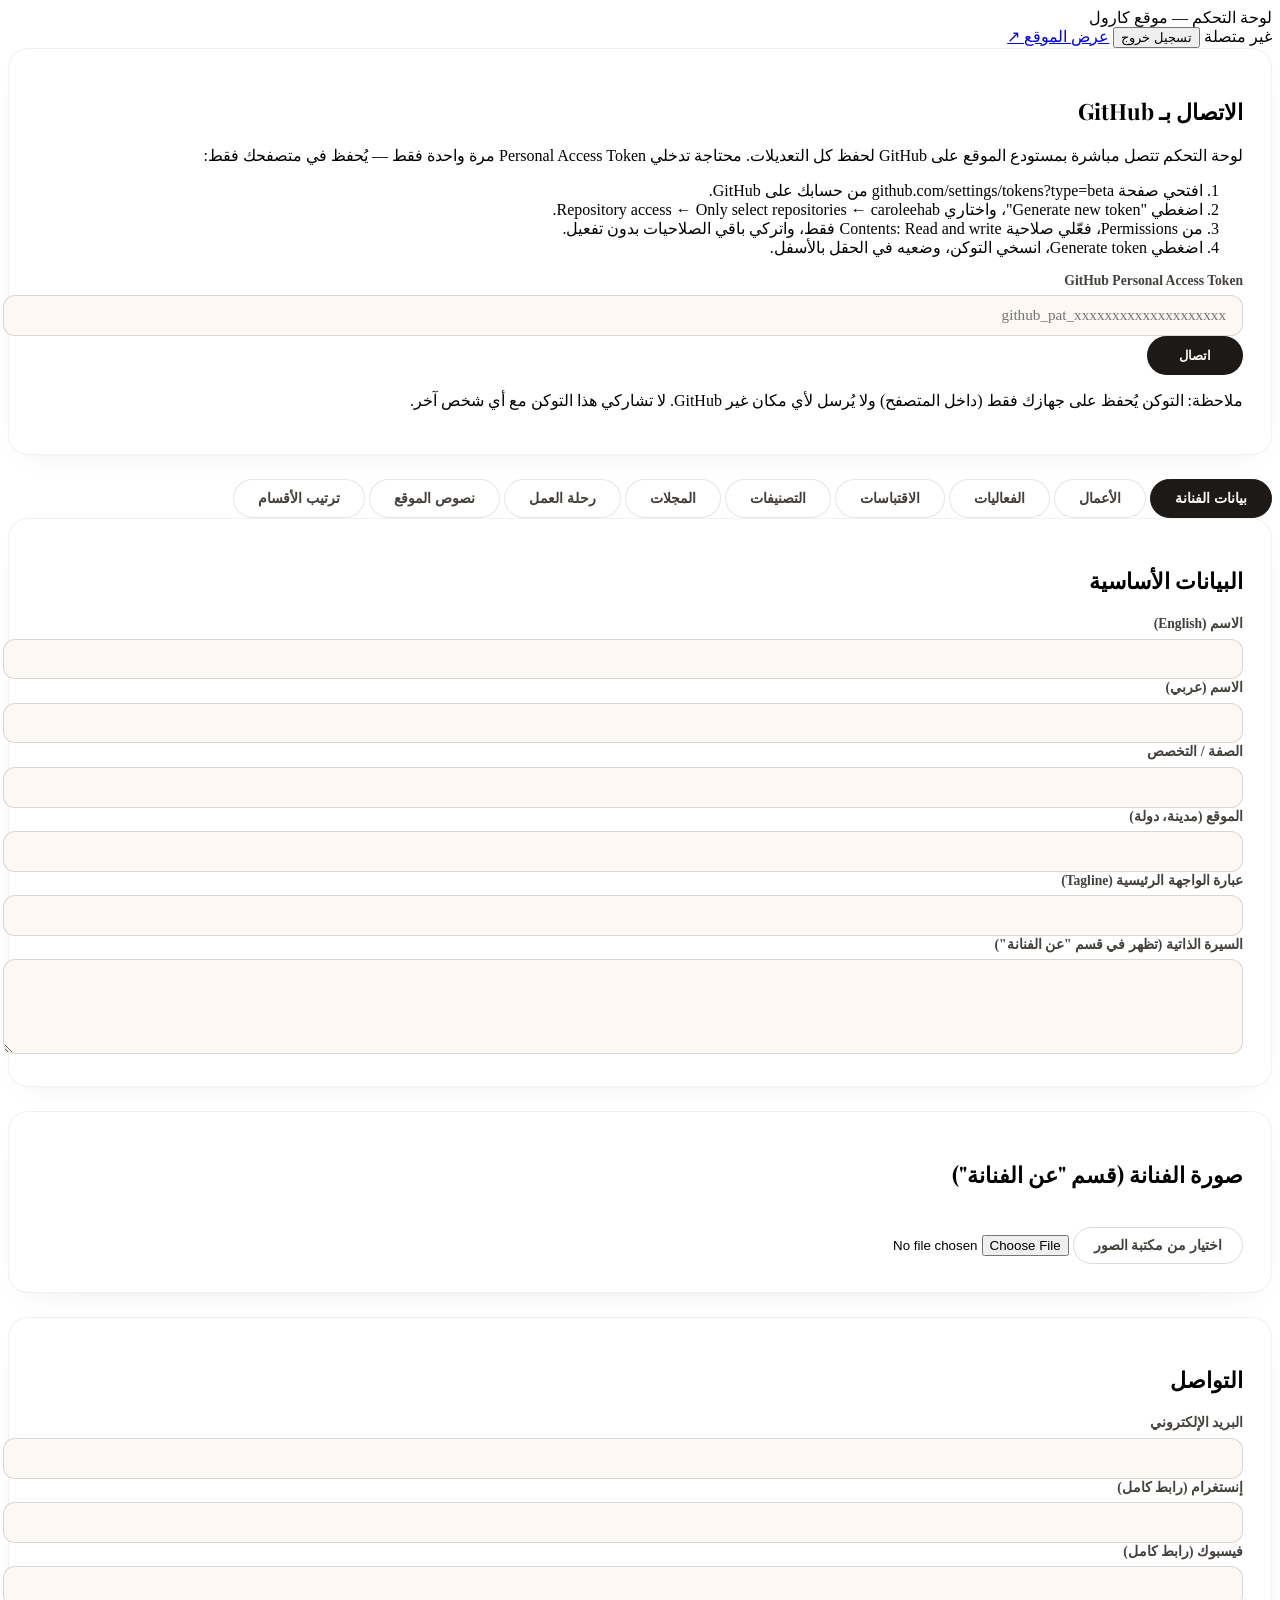
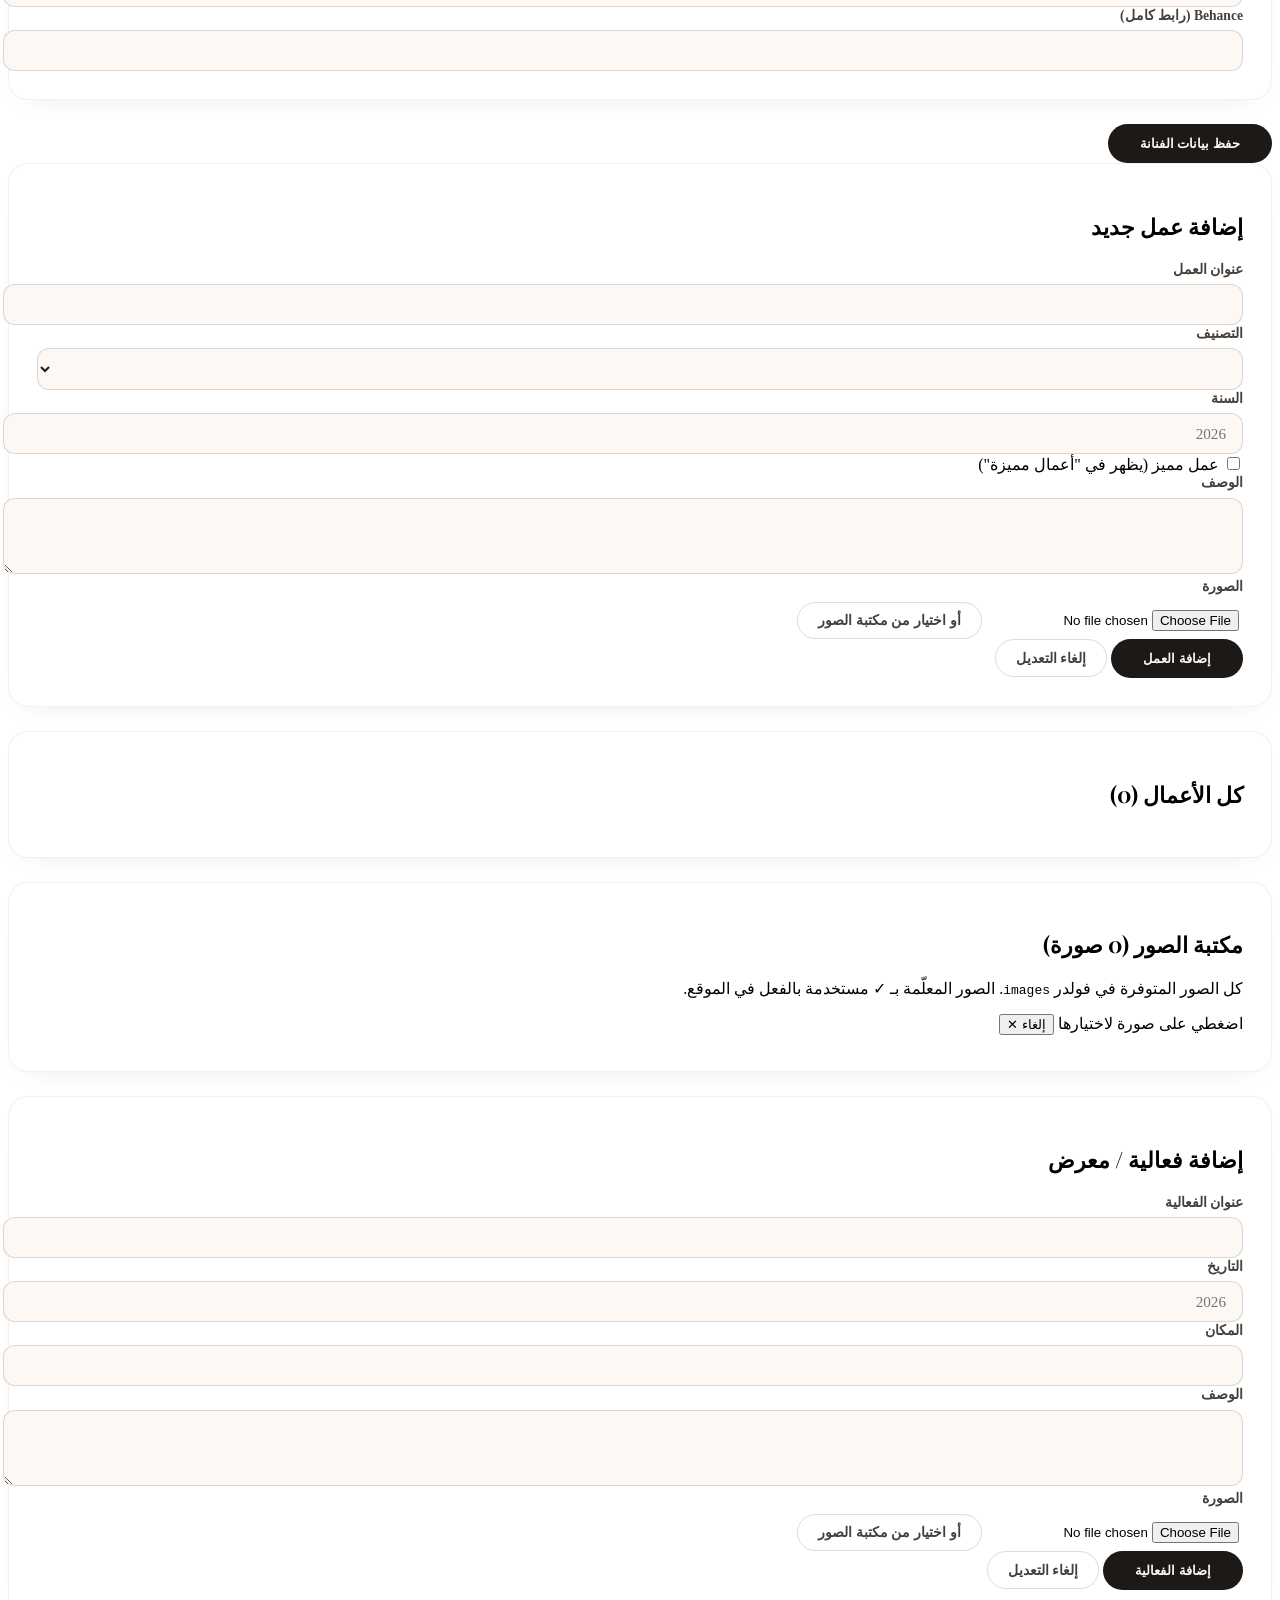
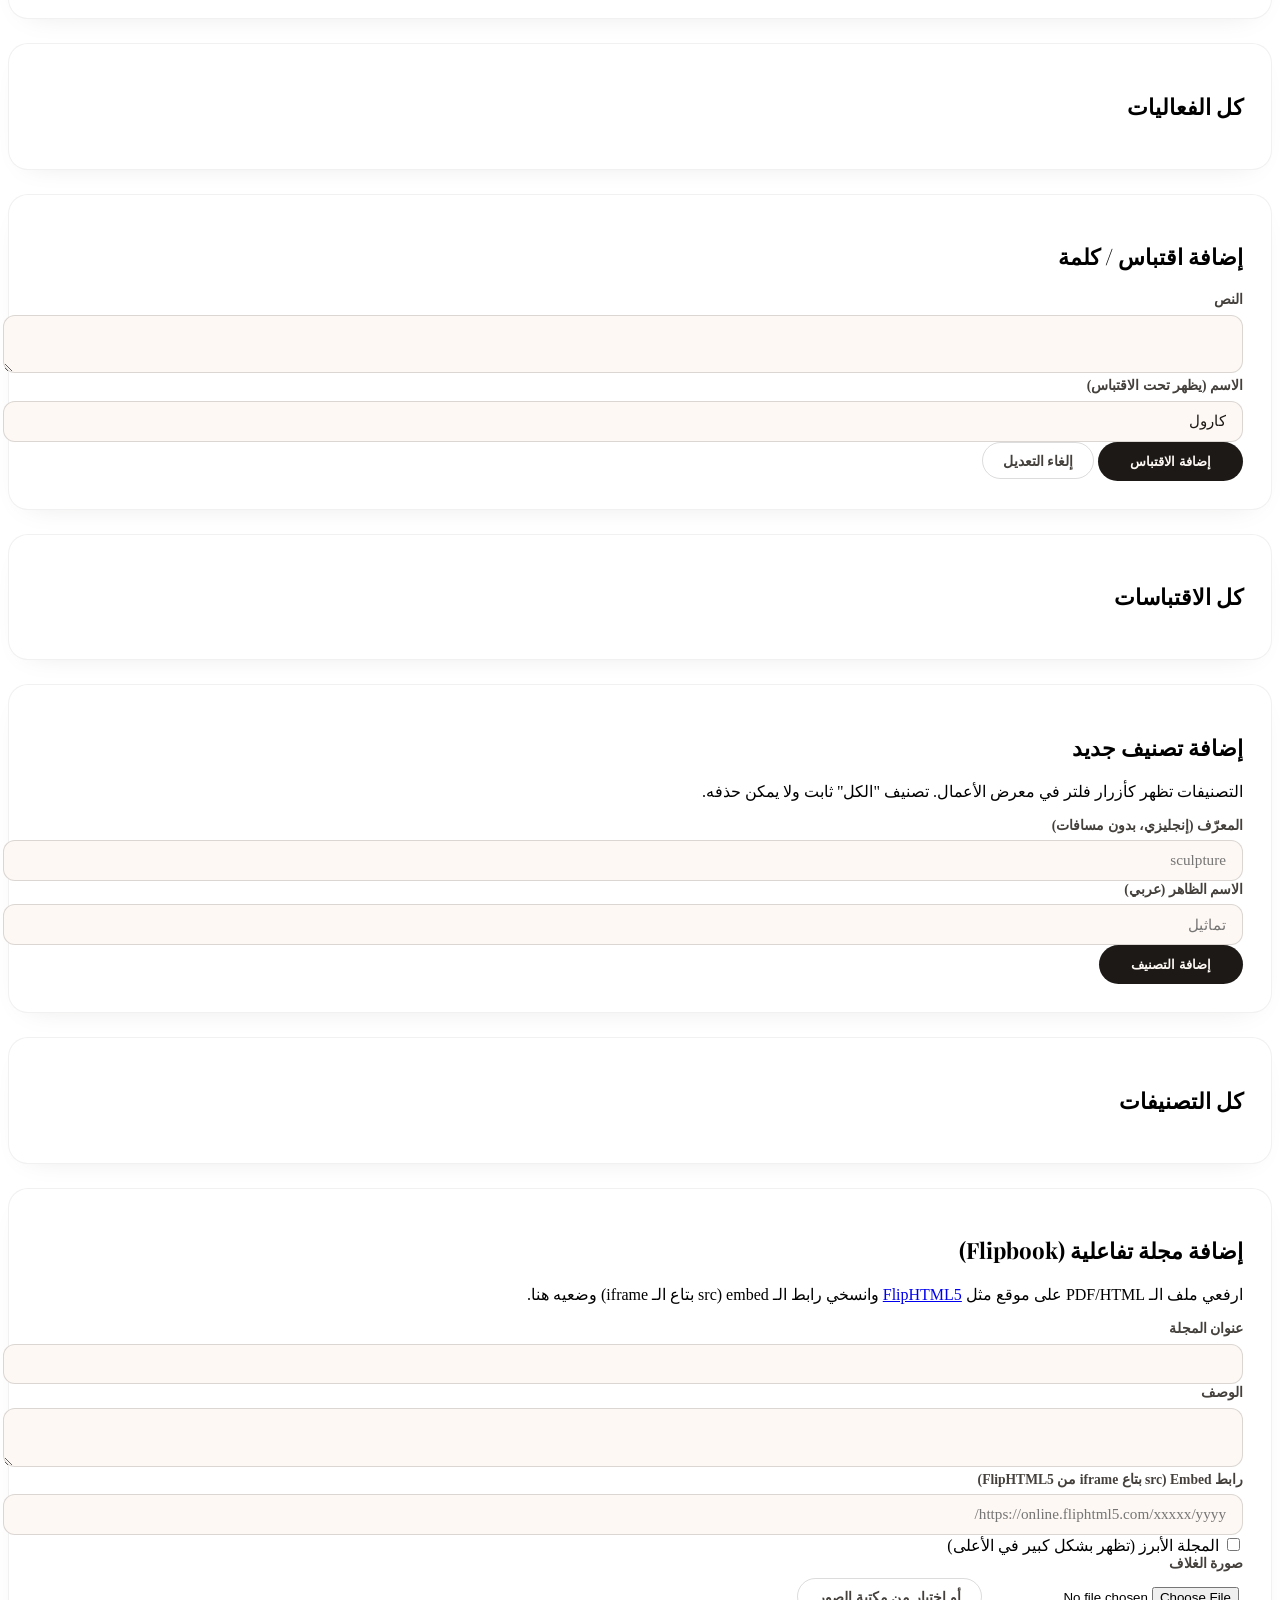
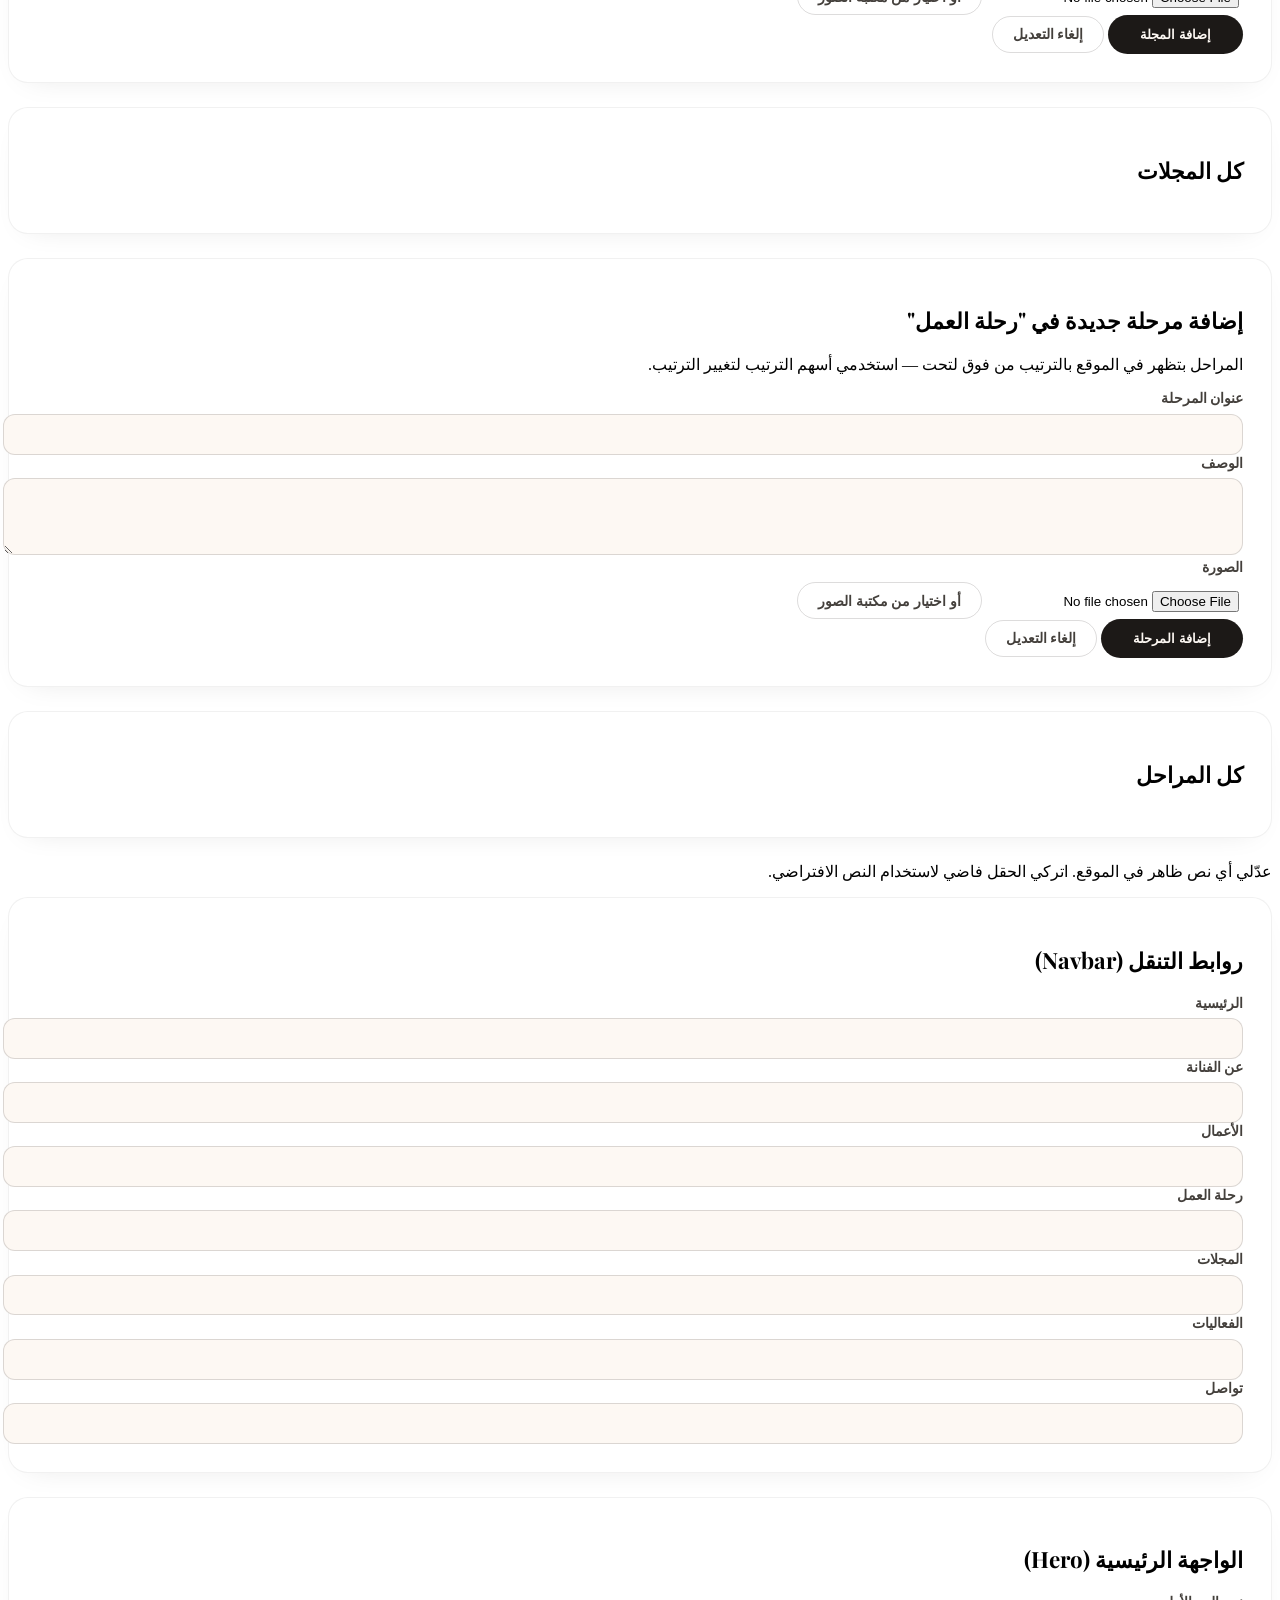
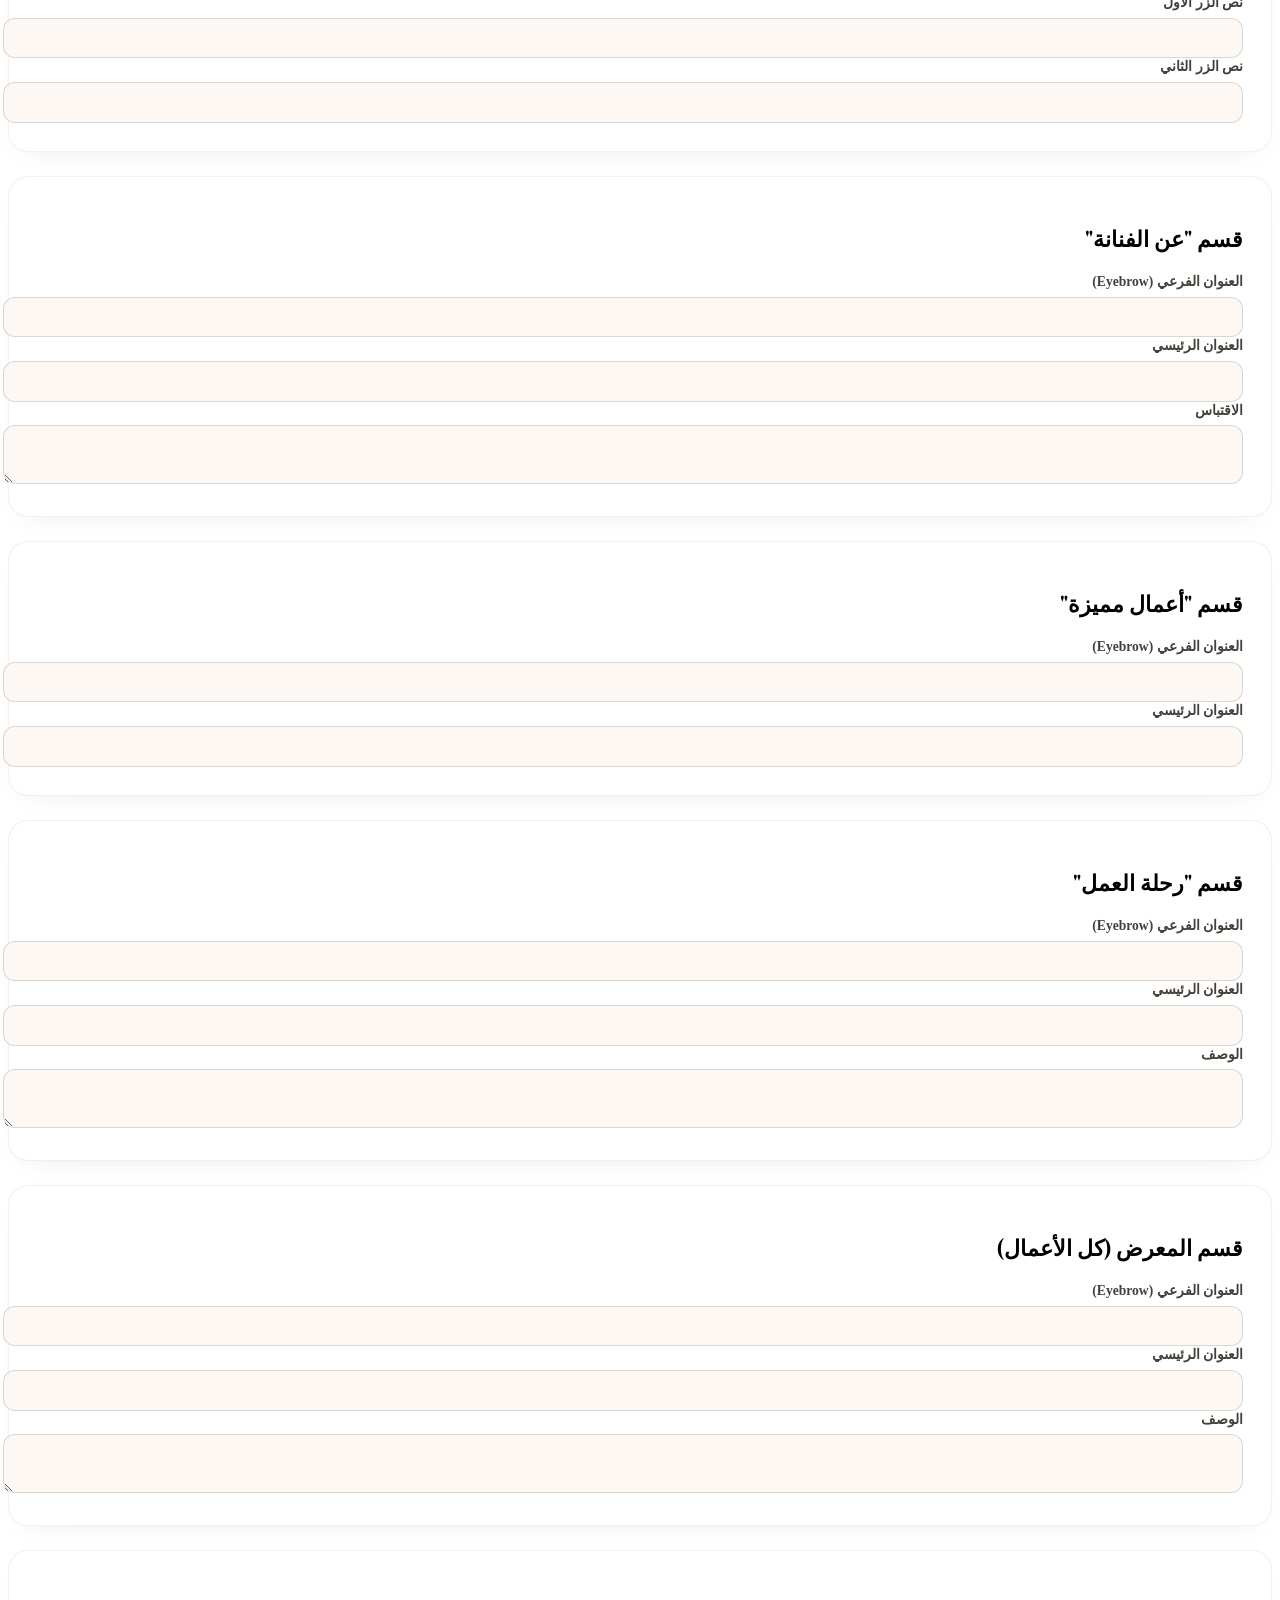
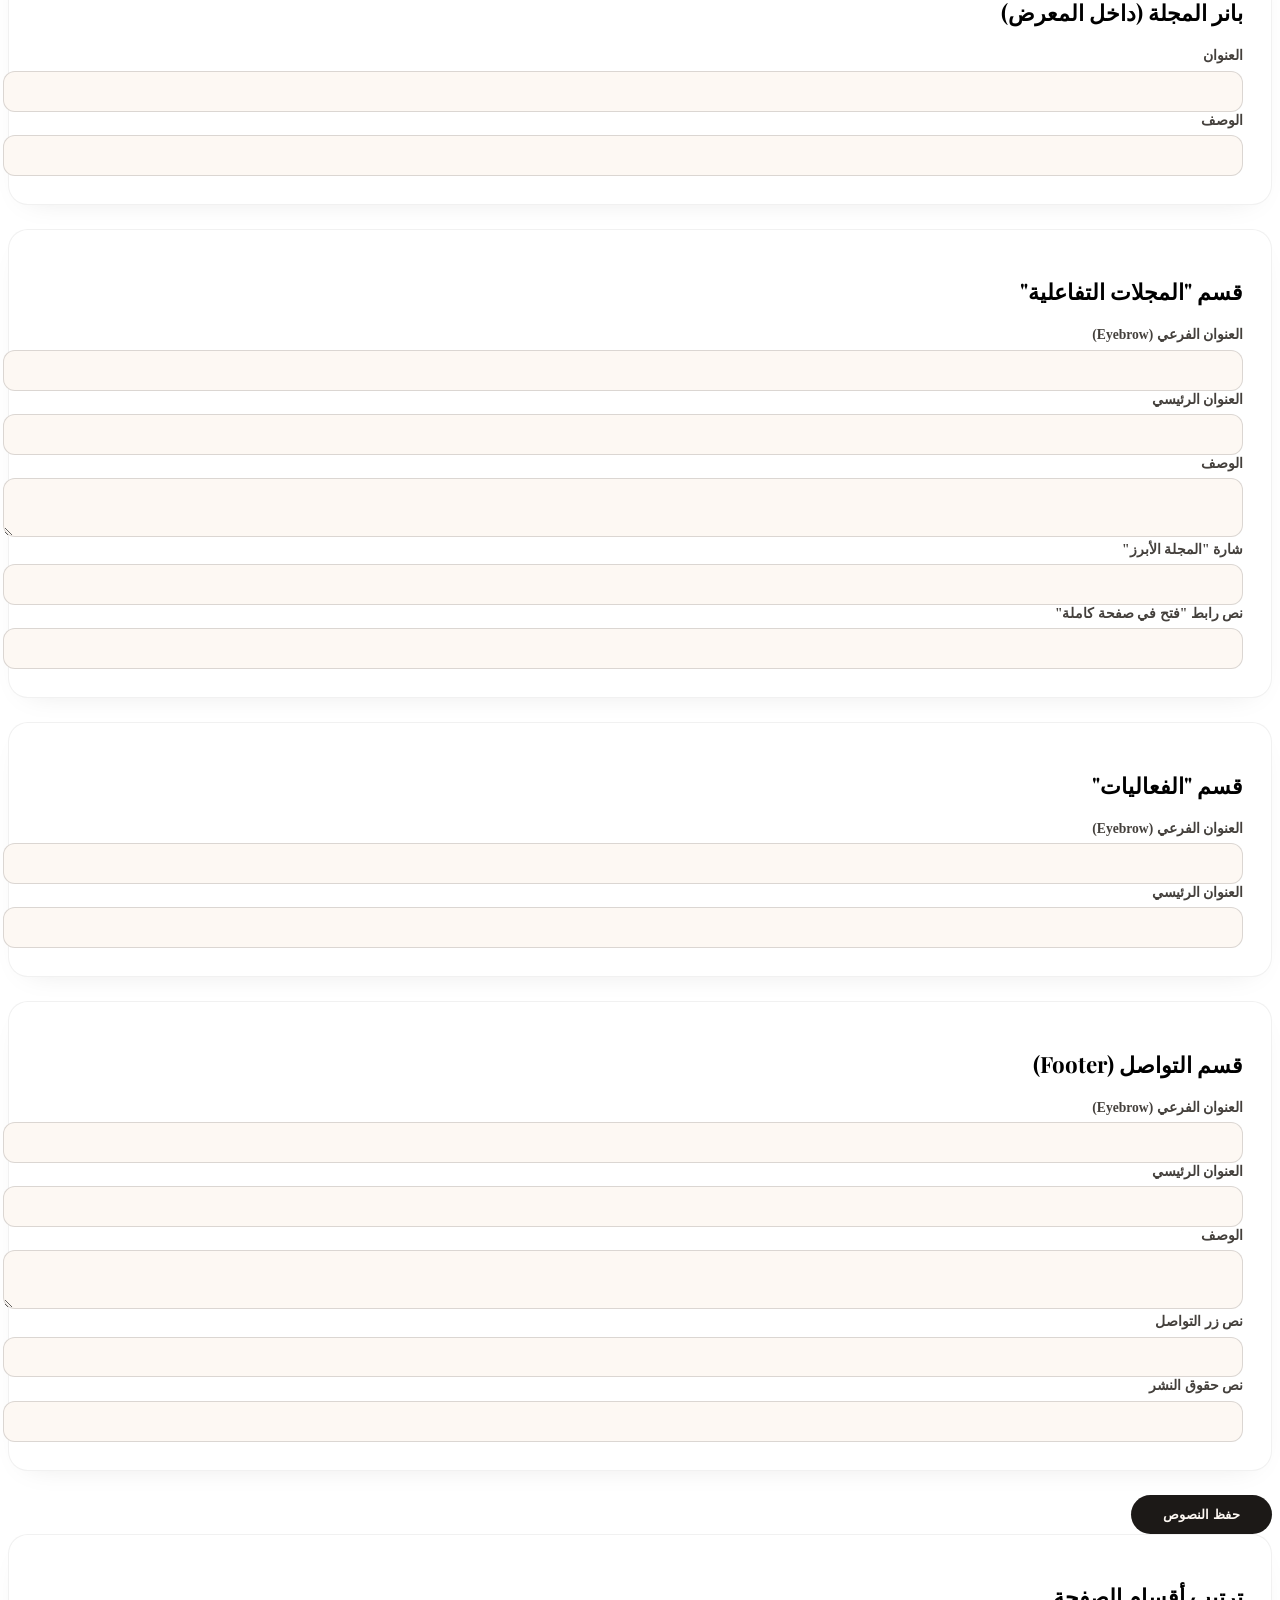
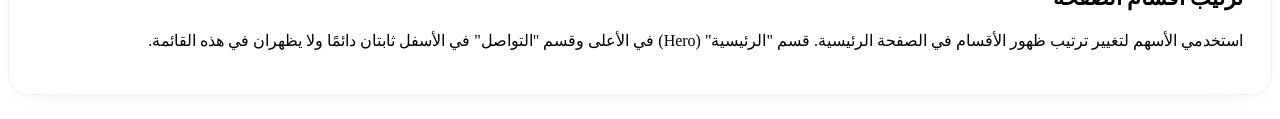
==== admin.html @ d606e701 "Rebuild admin panel on GitHub Contents API; add full text/section editing - admin.js now connects vi" ====
<!DOCTYPE html>
<html lang="ar" dir="rtl">
<head>
<meta charset="UTF-8">
<meta name="viewport" content="width=device-width, initial-scale=1.0">
<title>لوحة التحكم | كارول</title>

<link rel="preconnect" href="https://fonts.googleapis.com">
<link rel="preconnect" href="https://fonts.gstatic.com" crossorigin>
<link href="https://fonts.googleapis.com/css2?family=Playfair+Display:wght@500;600;700&family=Cairo:wght@300;400;500;600;700&display=swap" rel="stylesheet">

<script src="https://cdn.tailwindcss.com"></script>
<script>
  tailwind.config = {
    theme: {
      extend: {
        colors: {
          cream:  '#FDF8F3',
          cream2: '#F6EFE6',
          ink:    '#1C1917',
          ink2:   '#44403C',
          gold:   '#C9A227',
          gold2:  '#E8C766',
        },
        fontFamily: {
          serif: ['Playfair Display', 'serif'],
          ar:    ['Cairo', 'sans-serif'],
        }
      }
    }
  }
</script>
<link rel="stylesheet" href="css/admin.css">
</head>
<body class="bg-cream2 text-ink font-ar antialiased min-h-screen">

<!-- ===================== TOP BAR ===================== -->
<header class="bg-ink text-cream sticky top-0 z-40 shadow-md">
  <div class="max-w-7xl mx-auto px-4 sm:px-6 py-4 flex flex-wrap items-center justify-between gap-3">
    <div class="flex items-center gap-3">
      <span class="font-serif text-2xl">لوحة التحكم</span>
      <span class="text-cream/40 text-sm">— موقع كارول</span>
    </div>
    <div class="flex items-center gap-3">
      <span id="conn-status" class="text-sm px-3 py-1.5 rounded-full bg-cream/10 text-cream/70">غير متصلة</span>
      <button id="btn-disconnect" class="hidden cursor-pointer bg-cream/10 text-cream px-4 py-2 rounded-full text-sm font-semibold hover:bg-cream/20 transition-colors">
        تسجيل خروج
      </button>
      <a href="index.html" class="cursor-pointer text-sm text-cream/70 hover:text-gold transition-colors">عرض الموقع ↗</a>
    </div>
  </div>
</header>

<!-- ===================== GITHUB CONNECTION PANEL ===================== -->
<div id="gh-connect-panel" class="max-w-2xl mx-auto mt-10 px-4 sm:px-6">
  <div class="card">
    <h2 class="card-title">الاتصال بـ GitHub</h2>
    <p class="text-sm text-ink2 leading-relaxed mb-4">
      لوحة التحكم تتصل مباشرة بمستودع الموقع على GitHub لحفظ كل التعديلات.
      محتاجة تدخلي Personal Access Token مرة واحدة فقط — يُحفظ في متصفحك فقط:
    </p>
    <ol class="text-sm text-ink2 leading-relaxed list-decimal pr-5 space-y-1.5 mb-5">
      <li>افتحي صفحة <span class="font-semibold">github.com/settings/tokens?type=beta</span> من حسابك على GitHub.</li>
      <li>اضغطي "Generate new token"، واختاري Repository access ← Only select repositories ← <span class="font-semibold">caroleehab</span>.</li>
      <li>من Permissions، فعّلي صلاحية <span class="font-semibold">Contents: Read and write</span> فقط، واتركي باقي الصلاحيات بدون تفعيل.</li>
      <li>اضغطي Generate token، انسخي التوكن، وضعيه في الحقل بالأسفل.</li>
    </ol>
    <label class="field-label">GitHub Personal Access Token</label>
    <input id="gh-token-input" type="password" class="field-input mb-4" placeholder="github_pat_xxxxxxxxxxxxxxxxxxxx">
    <button id="btn-connect" class="btn-primary">اتصال</button>
    <p class="text-xs text-ink2 mt-4 leading-relaxed">
      ملاحظة: التوكن يُحفظ على جهازك فقط (داخل المتصفح) ولا يُرسل لأي مكان غير GitHub.
      لا تشاركي هذا التوكن مع أي شخص آخر.
    </p>
  </div>
</div>

<!-- ===================== TOAST ===================== -->
<div id="toast" class="toast"></div>

<!-- ===================== MAIN ===================== -->
<main id="app" class="max-w-7xl mx-auto px-4 sm:px-6 py-8 hidden">

  <!-- Tabs -->
  <div class="flex flex-wrap gap-2 mb-8">
    <button class="tab-btn active" data-tab="artist">بيانات الفنانة</button>
    <button class="tab-btn" data-tab="works">الأعمال</button>
    <button class="tab-btn" data-tab="events">الفعاليات</button>
    <button class="tab-btn" data-tab="quotes">الاقتباسات</button>
    <button class="tab-btn" data-tab="categories">التصنيفات</button>
    <button class="tab-btn" data-tab="magazines">المجلات</button>
    <button class="tab-btn" data-tab="process">رحلة العمل</button>
    <button class="tab-btn" data-tab="texts">نصوص الموقع</button>
    <button class="tab-btn" data-tab="sections">ترتيب الأقسام</button>
  </div>

  <!-- ============ ARTIST TAB ============ -->
  <section data-tab-panel="artist" class="tab-panel">
    <div class="card">
      <h2 class="card-title">البيانات الأساسية</h2>
      <div class="grid sm:grid-cols-2 gap-5">
        <div>
          <label class="field-label">الاسم (English)</label>
          <input id="f-artist-name" class="field-input" type="text">
        </div>
        <div>
          <label class="field-label">الاسم (عربي)</label>
          <input id="f-artist-nameAr" class="field-input" type="text">
        </div>
        <div>
          <label class="field-label">الصفة / التخصص</label>
          <input id="f-artist-title" class="field-input" type="text">
        </div>
        <div>
          <label class="field-label">الموقع (مدينة، دولة)</label>
          <input id="f-artist-location" class="field-input" type="text">
        </div>
        <div class="sm:col-span-2">
          <label class="field-label">عبارة الواجهة الرئيسية (Tagline)</label>
          <input id="f-artist-tagline" class="field-input" type="text">
        </div>
        <div class="sm:col-span-2">
          <label class="field-label">السيرة الذاتية (تظهر في قسم "عن الفنانة")</label>
          <textarea id="f-artist-bio" class="field-input" rows="4"></textarea>
        </div>
      </div>
    </div>

    <div class="card">
      <h2 class="card-title">صورة الفنانة (قسم "عن الفنانة")</h2>
      <div class="flex flex-wrap items-center gap-4">
        <img id="artist-photo-preview" class="w-28 h-28 object-cover rounded-xl border border-ink/10" src="" alt="">
        <div class="flex flex-col gap-2">
          <button id="btn-pick-artist-photo" class="btn-secondary">اختيار من مكتبة الصور</button>
          <input id="f-artist-photo-upload" type="file" accept="image/*" class="text-sm">
        </div>
      </div>
    </div>

    <div class="card">
      <h2 class="card-title">التواصل</h2>
      <div class="grid sm:grid-cols-2 gap-5">
        <div>
          <label class="field-label">البريد الإلكتروني</label>
          <input id="f-artist-email" class="field-input" type="email">
        </div>
        <div>
          <label class="field-label">إنستغرام (رابط كامل)</label>
          <input id="f-artist-instagram" class="field-input" type="text">
        </div>
        <div>
          <label class="field-label">فيسبوك (رابط كامل)</label>
          <input id="f-artist-facebook" class="field-input" type="text">
        </div>
        <div>
          <label class="field-label">Behance (رابط كامل)</label>
          <input id="f-artist-behance" class="field-input" type="text">
        </div>
      </div>
    </div>

    <button id="btn-save-artist" class="btn-primary">حفظ بيانات الفنانة</button>
  </section>

  <!-- ============ WORKS TAB ============ -->
  <section data-tab-panel="works" class="tab-panel hidden">
    <div class="card">
      <h2 class="card-title">إضافة عمل جديد</h2>
      <div class="grid sm:grid-cols-2 gap-5 mb-5">
        <div>
          <label class="field-label">عنوان العمل</label>
          <input id="w-title" class="field-input" type="text">
        </div>
        <div>
          <label class="field-label">التصنيف</label>
          <select id="w-category" class="field-input"></select>
        </div>
        <div>
          <label class="field-label">السنة</label>
          <input id="w-year" class="field-input" type="text" placeholder="2026">
        </div>
        <div class="flex items-center gap-2 mt-7">
          <input id="w-featured" type="checkbox" class="w-5 h-5 accent-[#C9A227]">
          <label for="w-featured" class="text-sm text-ink2">عمل مميز (يظهر في "أعمال مميزة")</label>
        </div>
        <div class="sm:col-span-2">
          <label class="field-label">الوصف</label>
          <textarea id="w-description" class="field-input" rows="3"></textarea>
        </div>
      </div>

      <label class="field-label">الصورة</label>
      <div class="flex flex-wrap items-center gap-4 mb-3">
        <img id="w-image-preview" class="w-24 h-24 object-cover rounded-xl border border-ink/10 hidden" src="" alt="">
        <input id="w-image-upload" type="file" accept="image/*" class="text-sm">
        <button id="btn-pick-work-image" class="btn-secondary">أو اختيار من مكتبة الصور</button>
      </div>

      <div class="flex items-center gap-3">
        <button id="btn-add-work" class="btn-primary">إضافة العمل</button>
        <button id="btn-cancel-edit-work" class="btn-secondary hidden">إلغاء التعديل</button>
      </div>
    </div>

    <div class="card">
      <div class="flex items-center justify-between mb-4">
        <h2 class="card-title !mb-0">كل الأعمال (<span id="works-count">0</span>)</h2>
      </div>
      <div id="works-list" class="grid sm:grid-cols-2 lg:grid-cols-3 gap-4"></div>
    </div>

    <div class="card">
      <h2 class="card-title">مكتبة الصور (<span id="library-count">0</span> صورة)</h2>
      <p class="text-sm text-ink2 mb-4">كل الصور المتوفرة في فولدر <code>images</code>. الصور المعلّمة بـ ✓ مستخدمة بالفعل في الموقع.</p>
      <div id="library-picker-banner" class="hidden flex items-center justify-between gap-3 bg-gold/15 border border-gold rounded-xl px-4 py-2.5 mb-4 text-sm font-semibold">
        <span id="library-picker-text">اضغطي على صورة لاختيارها</span>
        <button id="btn-cancel-pick" class="cursor-pointer text-ink2 hover:text-ink">إلغاء ✕</button>
      </div>
      <div id="image-library" class="image-library"></div>
    </div>
  </section>

  <!-- ============ EVENTS TAB ============ -->
  <section data-tab-panel="events" class="tab-panel hidden">
    <div class="card">
      <h2 class="card-title">إضافة فعالية / معرض</h2>
      <div class="grid sm:grid-cols-2 gap-5 mb-5">
        <div>
          <label class="field-label">عنوان الفعالية</label>
          <input id="e-title" class="field-input" type="text">
        </div>
        <div>
          <label class="field-label">التاريخ</label>
          <input id="e-date" class="field-input" type="text" placeholder="2026">
        </div>
        <div class="sm:col-span-2">
          <label class="field-label">المكان</label>
          <input id="e-location" class="field-input" type="text">
        </div>
        <div class="sm:col-span-2">
          <label class="field-label">الوصف</label>
          <textarea id="e-description" class="field-input" rows="3"></textarea>
        </div>
      </div>
      <label class="field-label">الصورة</label>
      <div class="flex flex-wrap items-center gap-4 mb-3">
        <img id="e-image-preview" class="w-24 h-24 object-cover rounded-xl border border-ink/10 hidden" src="" alt="">
        <input id="e-image-upload" type="file" accept="image/*" class="text-sm">
        <button id="btn-pick-event-image" class="btn-secondary">أو اختيار من مكتبة الصور</button>
      </div>
      <div class="flex items-center gap-3">
        <button id="btn-add-event" class="btn-primary">إضافة الفعالية</button>
        <button id="btn-cancel-edit-event" class="btn-secondary hidden">إلغاء التعديل</button>
      </div>
    </div>

    <div class="card">
      <h2 class="card-title">كل الفعاليات</h2>
      <div id="events-list-admin" class="grid sm:grid-cols-2 gap-4"></div>
    </div>
  </section>

  <!-- ============ QUOTES TAB ============ -->
  <section data-tab-panel="quotes" class="tab-panel hidden">
    <div class="card">
      <h2 class="card-title">إضافة اقتباس / كلمة</h2>
      <div class="grid sm:grid-cols-3 gap-5 mb-5">
        <div class="sm:col-span-2">
          <label class="field-label">النص</label>
          <textarea id="q-text" class="field-input" rows="2"></textarea>
        </div>
        <div>
          <label class="field-label">الاسم (يظهر تحت الاقتباس)</label>
          <input id="q-author" class="field-input" type="text" value="كارول">
        </div>
      </div>
      <div class="flex items-center gap-3">
        <button id="btn-add-quote" class="btn-primary">إضافة الاقتباس</button>
        <button id="btn-cancel-edit-quote" class="btn-secondary hidden">إلغاء التعديل</button>
      </div>
    </div>

    <div class="card">
      <h2 class="card-title">كل الاقتباسات</h2>
      <div id="quotes-list-admin" class="space-y-3"></div>
    </div>
  </section>

  <!-- ============ CATEGORIES TAB ============ -->
  <section data-tab-panel="categories" class="tab-panel hidden">
    <div class="card">
      <h2 class="card-title">إضافة تصنيف جديد</h2>
      <p class="text-sm text-ink2 mb-4">التصنيفات تظهر كأزرار فلتر في معرض الأعمال. تصنيف "الكل" ثابت ولا يمكن حذفه.</p>
      <div class="grid sm:grid-cols-3 gap-5 mb-5">
        <div>
          <label class="field-label">المعرّف (إنجليزي، بدون مسافات)</label>
          <input id="c-id" class="field-input" type="text" placeholder="sculpture">
        </div>
        <div class="sm:col-span-2">
          <label class="field-label">الاسم الظاهر (عربي)</label>
          <input id="c-label" class="field-input" type="text" placeholder="تماثيل">
        </div>
      </div>
      <button id="btn-add-category" class="btn-primary">إضافة التصنيف</button>
    </div>

    <div class="card">
      <h2 class="card-title">كل التصنيفات</h2>
      <div id="categories-list-admin" class="space-y-2"></div>
    </div>
  </section>

  <!-- ============ MAGAZINES TAB ============ -->
  <section data-tab-panel="magazines" class="tab-panel hidden">
    <div class="card">
      <h2 class="card-title">إضافة مجلة تفاعلية (Flipbook)</h2>
      <p class="text-sm text-ink2 mb-4">
        ارفعي ملف الـ PDF/HTML على موقع مثل
        <a href="https://fliphtml5.com" target="_blank" class="text-gold underline">FlipHTML5</a>
        وانسخي رابط الـ embed (src بتاع الـ iframe) وضعيه هنا.
      </p>
      <div class="grid sm:grid-cols-2 gap-5 mb-5">
        <div class="sm:col-span-2">
          <label class="field-label">عنوان المجلة</label>
          <input id="mg-title" class="field-input" type="text">
        </div>
        <div class="sm:col-span-2">
          <label class="field-label">الوصف</label>
          <textarea id="mg-description" class="field-input" rows="2"></textarea>
        </div>
        <div class="sm:col-span-2">
          <label class="field-label">رابط Embed (src بتاع iframe من FlipHTML5)</label>
          <input id="mg-embed" class="field-input" type="text" placeholder="https://online.fliphtml5.com/xxxxx/yyyy/">
        </div>
        <div class="flex items-center gap-2">
          <input id="mg-featured" type="checkbox" class="w-5 h-5 accent-[#C9A227]">
          <label for="mg-featured" class="text-sm text-ink2">المجلة الأبرز (تظهر بشكل كبير في الأعلى)</label>
        </div>
      </div>

      <label class="field-label">صورة الغلاف</label>
      <div class="flex flex-wrap items-center gap-4 mb-3">
        <img id="mg-cover-preview" class="w-24 h-24 object-cover rounded-xl border border-ink/10 hidden" src="" alt="">
        <input id="mg-cover-upload" type="file" accept="image/*" class="text-sm">
        <button id="btn-pick-mg-cover" class="btn-secondary">أو اختيار من مكتبة الصور</button>
      </div>

      <div class="flex items-center gap-3">
        <button id="btn-add-magazine" class="btn-primary">إضافة المجلة</button>
        <button id="btn-cancel-edit-magazine" class="btn-secondary hidden">إلغاء التعديل</button>
      </div>
    </div>

    <div class="card">
      <h2 class="card-title">كل المجلات</h2>
      <div id="magazines-list-admin" class="grid sm:grid-cols-2 gap-4"></div>
    </div>
  </section>

  <!-- ============ PROCESS TAB ============ -->
  <section data-tab-panel="process" class="tab-panel hidden">
    <div class="card">
      <h2 class="card-title">إضافة مرحلة جديدة في "رحلة العمل"</h2>
      <p class="text-sm text-ink2 mb-4">المراحل بتظهر في الموقع بالترتيب من فوق لتحت — استخدمي أسهم الترتيب لتغيير الترتيب.</p>
      <div class="grid sm:grid-cols-2 gap-5 mb-5">
        <div class="sm:col-span-2">
          <label class="field-label">عنوان المرحلة</label>
          <input id="pr-title" class="field-input" type="text">
        </div>
        <div class="sm:col-span-2">
          <label class="field-label">الوصف</label>
          <textarea id="pr-description" class="field-input" rows="3"></textarea>
        </div>
      </div>

      <label class="field-label">الصورة</label>
      <div class="flex flex-wrap items-center gap-4 mb-3">
        <img id="pr-image-preview" class="w-24 h-24 object-cover rounded-xl border border-ink/10 hidden" src="" alt="">
        <input id="pr-image-upload" type="file" accept="image/*" class="text-sm">
        <button id="btn-pick-pr-image" class="btn-secondary">أو اختيار من مكتبة الصور</button>
      </div>

      <div class="flex items-center gap-3">
        <button id="btn-add-process" class="btn-primary">إضافة المرحلة</button>
        <button id="btn-cancel-edit-process" class="btn-secondary hidden">إلغاء التعديل</button>
      </div>
    </div>

    <div class="card">
      <h2 class="card-title">كل المراحل</h2>
      <div id="process-list-admin" class="space-y-3"></div>
    </div>
  </section>

  <!-- ============ SITE TEXTS TAB ============ -->
  <section data-tab-panel="texts" class="tab-panel hidden">
    <p class="text-sm text-ink2 mb-4">عدّلي أي نص ظاهر في الموقع. اتركي الحقل فاضي لاستخدام النص الافتراضي.</p>

    <div class="card">
      <h2 class="card-title">روابط التنقل (Navbar)</h2>
      <div class="grid sm:grid-cols-2 lg:grid-cols-4 gap-5">
        <div><label class="field-label">الرئيسية</label><input id="tx-nav-home" class="field-input" type="text"></div>
        <div><label class="field-label">عن الفنانة</label><input id="tx-nav-about" class="field-input" type="text"></div>
        <div><label class="field-label">الأعمال</label><input id="tx-nav-gallery" class="field-input" type="text"></div>
        <div><label class="field-label">رحلة العمل</label><input id="tx-nav-process" class="field-input" type="text"></div>
        <div><label class="field-label">المجلات</label><input id="tx-nav-magazines" class="field-input" type="text"></div>
        <div><label class="field-label">الفعاليات</label><input id="tx-nav-events" class="field-input" type="text"></div>
        <div><label class="field-label">تواصل</label><input id="tx-nav-contact" class="field-input" type="text"></div>
      </div>
    </div>

    <div class="card">
      <h2 class="card-title">الواجهة الرئيسية (Hero)</h2>
      <div class="grid sm:grid-cols-2 gap-5">
        <div><label class="field-label">نص الزر الأول</label><input id="tx-hero-ctaPrimary" class="field-input" type="text"></div>
        <div><label class="field-label">نص الزر الثاني</label><input id="tx-hero-ctaSecondary" class="field-input" type="text"></div>
      </div>
    </div>

    <div class="card">
      <h2 class="card-title">قسم "عن الفنانة"</h2>
      <div class="grid sm:grid-cols-2 gap-5">
        <div><label class="field-label">العنوان الفرعي (Eyebrow)</label><input id="tx-about-eyebrow" class="field-input" type="text"></div>
        <div><label class="field-label">العنوان الرئيسي</label><input id="tx-about-heading" class="field-input" type="text"></div>
        <div class="sm:col-span-2"><label class="field-label">الاقتباس</label><textarea id="tx-about-quote" class="field-input" rows="2"></textarea></div>
      </div>
    </div>

    <div class="card">
      <h2 class="card-title">قسم "أعمال مميزة"</h2>
      <div class="grid sm:grid-cols-2 gap-5">
        <div><label class="field-label">العنوان الفرعي (Eyebrow)</label><input id="tx-featured-eyebrow" class="field-input" type="text"></div>
        <div><label class="field-label">العنوان الرئيسي</label><input id="tx-featured-heading" class="field-input" type="text"></div>
      </div>
    </div>

    <div class="card">
      <h2 class="card-title">قسم "رحلة العمل"</h2>
      <div class="grid sm:grid-cols-2 gap-5">
        <div><label class="field-label">العنوان الفرعي (Eyebrow)</label><input id="tx-process-eyebrow" class="field-input" type="text"></div>
        <div><label class="field-label">العنوان الرئيسي</label><input id="tx-process-heading" class="field-input" type="text"></div>
        <div class="sm:col-span-2"><label class="field-label">الوصف</label><textarea id="tx-process-description" class="field-input" rows="2"></textarea></div>
      </div>
    </div>

    <div class="card">
      <h2 class="card-title">قسم المعرض (كل الأعمال)</h2>
      <div class="grid sm:grid-cols-2 gap-5">
        <div><label class="field-label">العنوان الفرعي (Eyebrow)</label><input id="tx-gallery-eyebrow" class="field-input" type="text"></div>
        <div><label class="field-label">العنوان الرئيسي</label><input id="tx-gallery-heading" class="field-input" type="text"></div>
        <div class="sm:col-span-2"><label class="field-label">الوصف</label><textarea id="tx-gallery-description" class="field-input" rows="2"></textarea></div>
      </div>
    </div>

    <div class="card">
      <h2 class="card-title">بانر المجلة (داخل المعرض)</h2>
      <div class="grid sm:grid-cols-2 gap-5">
        <div><label class="field-label">العنوان</label><input id="tx-magazineBanner-title" class="field-input" type="text"></div>
        <div><label class="field-label">الوصف</label><input id="tx-magazineBanner-description" class="field-input" type="text"></div>
      </div>
    </div>

    <div class="card">
      <h2 class="card-title">قسم "المجلات التفاعلية"</h2>
      <div class="grid sm:grid-cols-2 gap-5">
        <div><label class="field-label">العنوان الفرعي (Eyebrow)</label><input id="tx-magazines-eyebrow" class="field-input" type="text"></div>
        <div><label class="field-label">العنوان الرئيسي</label><input id="tx-magazines-heading" class="field-input" type="text"></div>
        <div class="sm:col-span-2"><label class="field-label">الوصف</label><textarea id="tx-magazines-description" class="field-input" rows="2"></textarea></div>
        <div><label class="field-label">شارة "المجلة الأبرز"</label><input id="tx-magazines-badge" class="field-input" type="text"></div>
        <div><label class="field-label">نص رابط "فتح في صفحة كاملة"</label><input id="tx-magazines-openLink" class="field-input" type="text"></div>
      </div>
    </div>

    <div class="card">
      <h2 class="card-title">قسم "الفعاليات"</h2>
      <div class="grid sm:grid-cols-2 gap-5">
        <div><label class="field-label">العنوان الفرعي (Eyebrow)</label><input id="tx-events-eyebrow" class="field-input" type="text"></div>
        <div><label class="field-label">العنوان الرئيسي</label><input id="tx-events-heading" class="field-input" type="text"></div>
      </div>
    </div>

    <div class="card">
      <h2 class="card-title">قسم التواصل (Footer)</h2>
      <div class="grid sm:grid-cols-2 gap-5">
        <div><label class="field-label">العنوان الفرعي (Eyebrow)</label><input id="tx-footer-eyebrow" class="field-input" type="text"></div>
        <div><label class="field-label">العنوان الرئيسي</label><input id="tx-footer-heading" class="field-input" type="text"></div>
        <div class="sm:col-span-2"><label class="field-label">الوصف</label><textarea id="tx-footer-description" class="field-input" rows="2"></textarea></div>
        <div><label class="field-label">نص زر التواصل</label><input id="tx-footer-contactButton" class="field-input" type="text"></div>
        <div><label class="field-label">نص حقوق النشر</label><input id="tx-footer-note" class="field-input" type="text"></div>
      </div>
    </div>

    <button id="btn-save-texts" class="btn-primary">حفظ النصوص</button>
  </section>

  <!-- ============ SECTION ORDER TAB ============ -->
  <section data-tab-panel="sections" class="tab-panel hidden">
    <div class="card">
      <h2 class="card-title">ترتيب أقسام الصفحة</h2>
      <p class="text-sm text-ink2 mb-4">
        استخدمي الأسهم لتغيير ترتيب ظهور الأقسام في الصفحة الرئيسية.
        قسم "الرئيسية" (Hero) في الأعلى وقسم "التواصل" في الأسفل ثابتان دائمًا
        ولا يظهران في هذه القائمة.
      </p>
      <div id="section-order-list" class="space-y-3"></div>
    </div>
  </section>

</main>

<script src="js/admin.js"></script>
</body>
</html>
---- css/admin.css ----
/* =========================================================
   لوحة التحكم — Styles
   ========================================================= */

.tab-btn {
  cursor: pointer;
  padding: 0.65rem 1.5rem;
  border-radius: 999px;
  font-weight: 600;
  font-size: 0.9rem;
  background: #fff;
  color: #44403C;
  border: 1px solid rgba(28,25,23,0.1);
  transition: all 0.2s ease;
}
.tab-btn:hover {
  border-color: #C9A227;
  color: #1C1917;
}
.tab-btn.active {
  background: #1C1917;
  color: #FDF8F3;
  border-color: #1C1917;
}

.card {
  background: #fff;
  border-radius: 1.25rem;
  border: 1px solid rgba(28,25,23,0.06);
  padding: 1.75rem;
  margin-bottom: 1.5rem;
  box-shadow: 0 10px 30px -20px rgba(28,25,23,0.15);
}

.card-title {
  font-family: 'Playfair Display', serif;
  font-size: 1.4rem;
  margin-bottom: 1.25rem;
}

.field-label {
  display: block;
  font-size: 0.85rem;
  font-weight: 600;
  color: #44403C;
  margin-bottom: 0.4rem;
}

.field-input {
  width: 100%;
  padding: 0.65rem 1rem;
  border-radius: 0.75rem;
  border: 1px solid rgba(28,25,23,0.15);
  background: #FDF8F3;
  font-family: inherit;
  font-size: 0.95rem;
  color: #1C1917;
  transition: border-color 0.2s ease, box-shadow 0.2s ease;
}
.field-input:focus {
  outline: none;
  border-color: #C9A227;
  box-shadow: 0 0 0 3px rgba(201,162,39,0.15);
}

.btn-primary {
  cursor: pointer;
  background: #1C1917;
  color: #FDF8F3;
  font-weight: 600;
  padding: 0.75rem 2rem;
  border-radius: 999px;
  transition: background 0.2s ease;
  border: none;
}
.btn-primary:hover {
  background: #C9A227;
  color: #1C1917;
}
.btn-primary:disabled {
  opacity: 0.5;
  cursor: not-allowed;
}

.btn-secondary {
  cursor: pointer;
  background: transparent;
  color: #44403C;
  font-weight: 600;
  font-size: 0.85rem;
  padding: 0.6rem 1.25rem;
  border-radius: 999px;
  border: 1px solid rgba(28,25,23,0.15);
  transition: all 0.2s ease;
}
.btn-secondary:hover {
  border-color: #C9A227;
  color: #1C1917;
}

.btn-icon {
  cursor: pointer;
  width: 2.25rem;
  height: 2.25rem;
  display: flex;
  align-items: center;
  justify-content: center;
  border-radius: 50%;
  border: 1px solid rgba(28,25,23,0.1);
  color: #44403C;
  background: #fff;
  transition: all 0.2s ease;
}
.btn-icon:hover {
  border-color: #C9A227;
  color: #1C1917;
}
.btn-icon.danger:hover {
  border-color: #DC2626;
  color: #DC2626;
}
.btn-icon:disabled {
  cursor: not-allowed;
  opacity: 0.35;
}
.btn-icon:disabled:hover {
  border-color: rgba(28,25,23,0.1);
  color: #44403C;
}

/* ---------------------------------------------------------
   Image library grid
--------------------------------------------------------- */
.image-library {
  display: grid;
  grid-template-columns: repeat(auto-fill, minmax(90px, 1fr));
  gap: 0.6rem;
  max-height: 420px;
  overflow-y: auto;
  padding: 0.25rem;
}
.lib-item {
  cursor: pointer;
  position: relative;
  aspect-ratio: 1;
  border-radius: 0.6rem;
  overflow: hidden;
  border: 2px solid transparent;
  transition: border-color 0.2s ease, transform 0.15s ease;
}
.lib-item:hover {
  border-color: #C9A227;
  transform: scale(1.03);
}
.lib-item.selected {
  border-color: #1C1917;
}
.lib-item img {
  width: 100%; height: 100%; object-fit: cover;
  display: block;
}
.lib-item.used::after {
  content: '✓';
  position: absolute;
  top: 4px; left: 4px;
  width: 1.2rem; height: 1.2rem;
  background: #C9A227;
  color: #1C1917;
  font-size: 0.7rem;
  font-weight: 700;
  border-radius: 50%;
  display: flex;
  align-items: center;
  justify-content: center;
}

/* ---------------------------------------------------------
   Work / Event item cards (admin lists)
--------------------------------------------------------- */
.item-card {
  border: 1px solid rgba(28,25,23,0.08);
  border-radius: 1rem;
  overflow: hidden;
  background: #FDF8F3;
  display: flex;
  flex-direction: column;
}
.item-card .item-img {
  aspect-ratio: 4/3;
  overflow: hidden;
}
.item-card .item-img img {
  width: 100%; height: 100%; object-fit: cover;
}
.item-card .item-body {
  padding: 0.9rem 1rem;
  flex: 1;
  display: flex;
  flex-direction: column;
  gap: 0.35rem;
}
.item-card .item-title {
  font-family: 'Playfair Display', serif;
  font-size: 1.05rem;
}
.item-card .item-meta {
  font-size: 0.75rem;
  color: #C9A227;
  text-transform: uppercase;
  letter-spacing: 0.1em;
}
.item-card .item-desc {
  font-size: 0.85rem;
  color: #78716C;
  line-height: 1.5;
}
.item-card .item-actions {
  display: flex;
  gap: 0.5rem;
  margin-top: auto;
  padding-top: 0.5rem;
}

/* quote / category rows */
.row-card {
  display: flex;
  align-items: flex-start;
  justify-content: space-between;
  gap: 1rem;
  background: #FDF8F3;
  border: 1px solid rgba(28,25,23,0.08);
  border-radius: 0.85rem;
  padding: 0.9rem 1.1rem;
}

/* ---------------------------------------------------------
   Toast
--------------------------------------------------------- */
.toast {
  position: fixed;
  bottom: 1.5rem;
  left: 50%;
  transform: translateX(-50%) translateY(20px);
  background: #1C1917;
  color: #FDF8F3;
  padding: 0.85rem 1.75rem;
  border-radius: 999px;
  font-size: 0.9rem;
  opacity: 0;
  pointer-events: none;
  transition: opacity 0.3s ease, transform 0.3s ease;
  z-index: 200;
  box-shadow: 0 10px 30px -10px rgba(0,0,0,0.4);
}
.toast.show {
  opacity: 1;
  transform: translateX(-50%) translateY(0);
}
.toast.error {
  background: #DC2626;
}
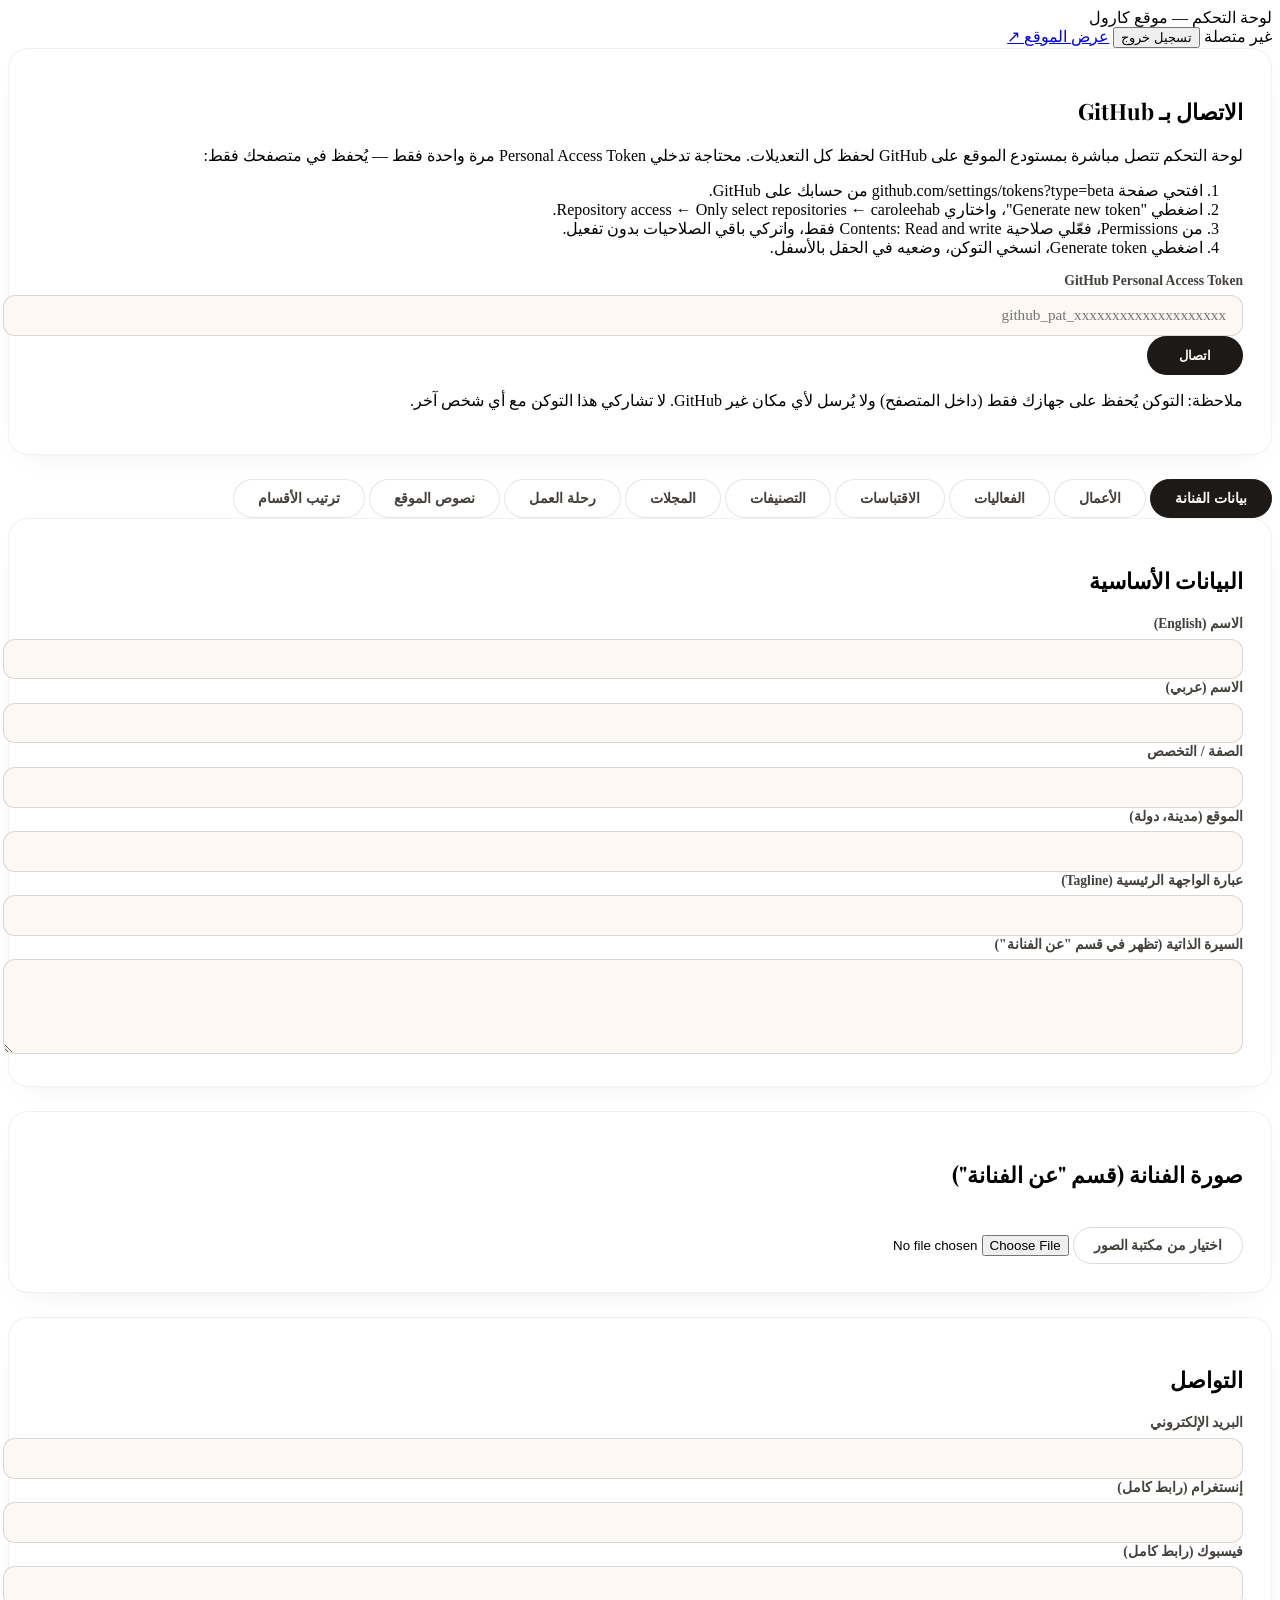
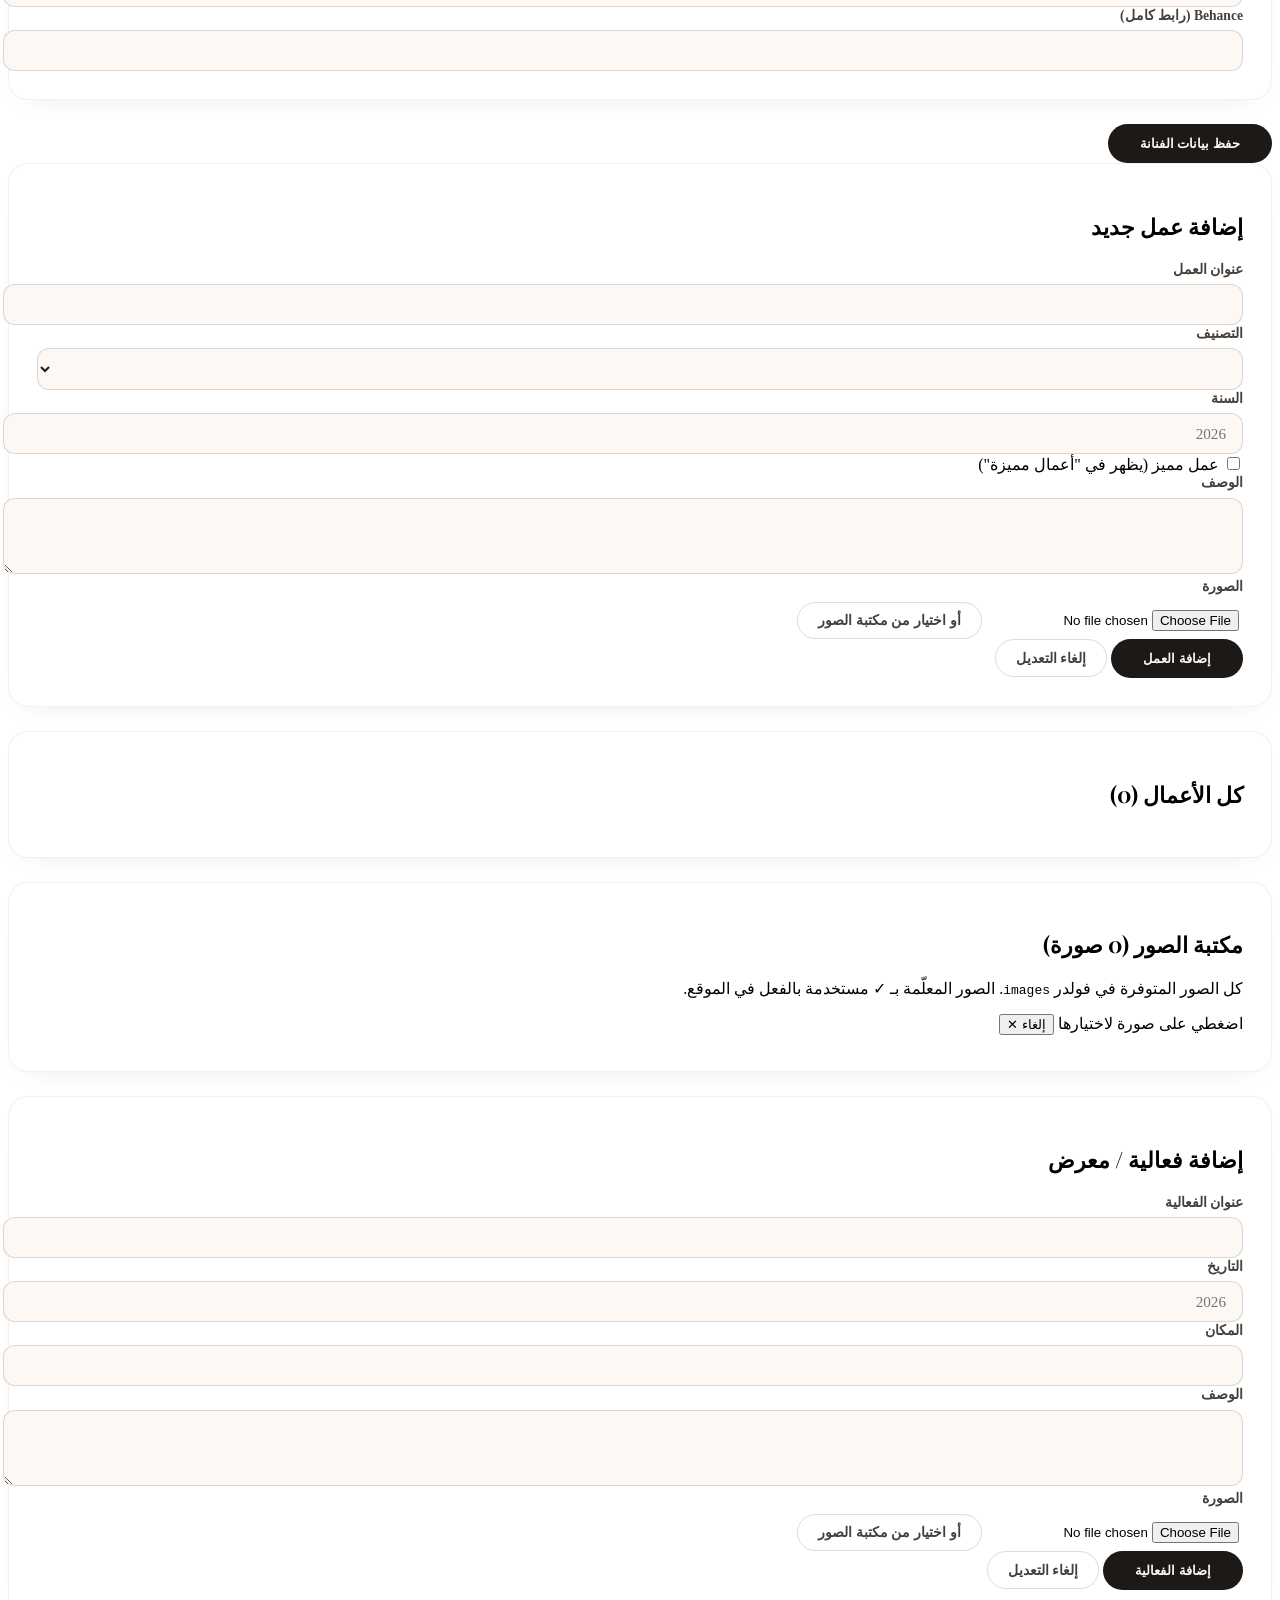
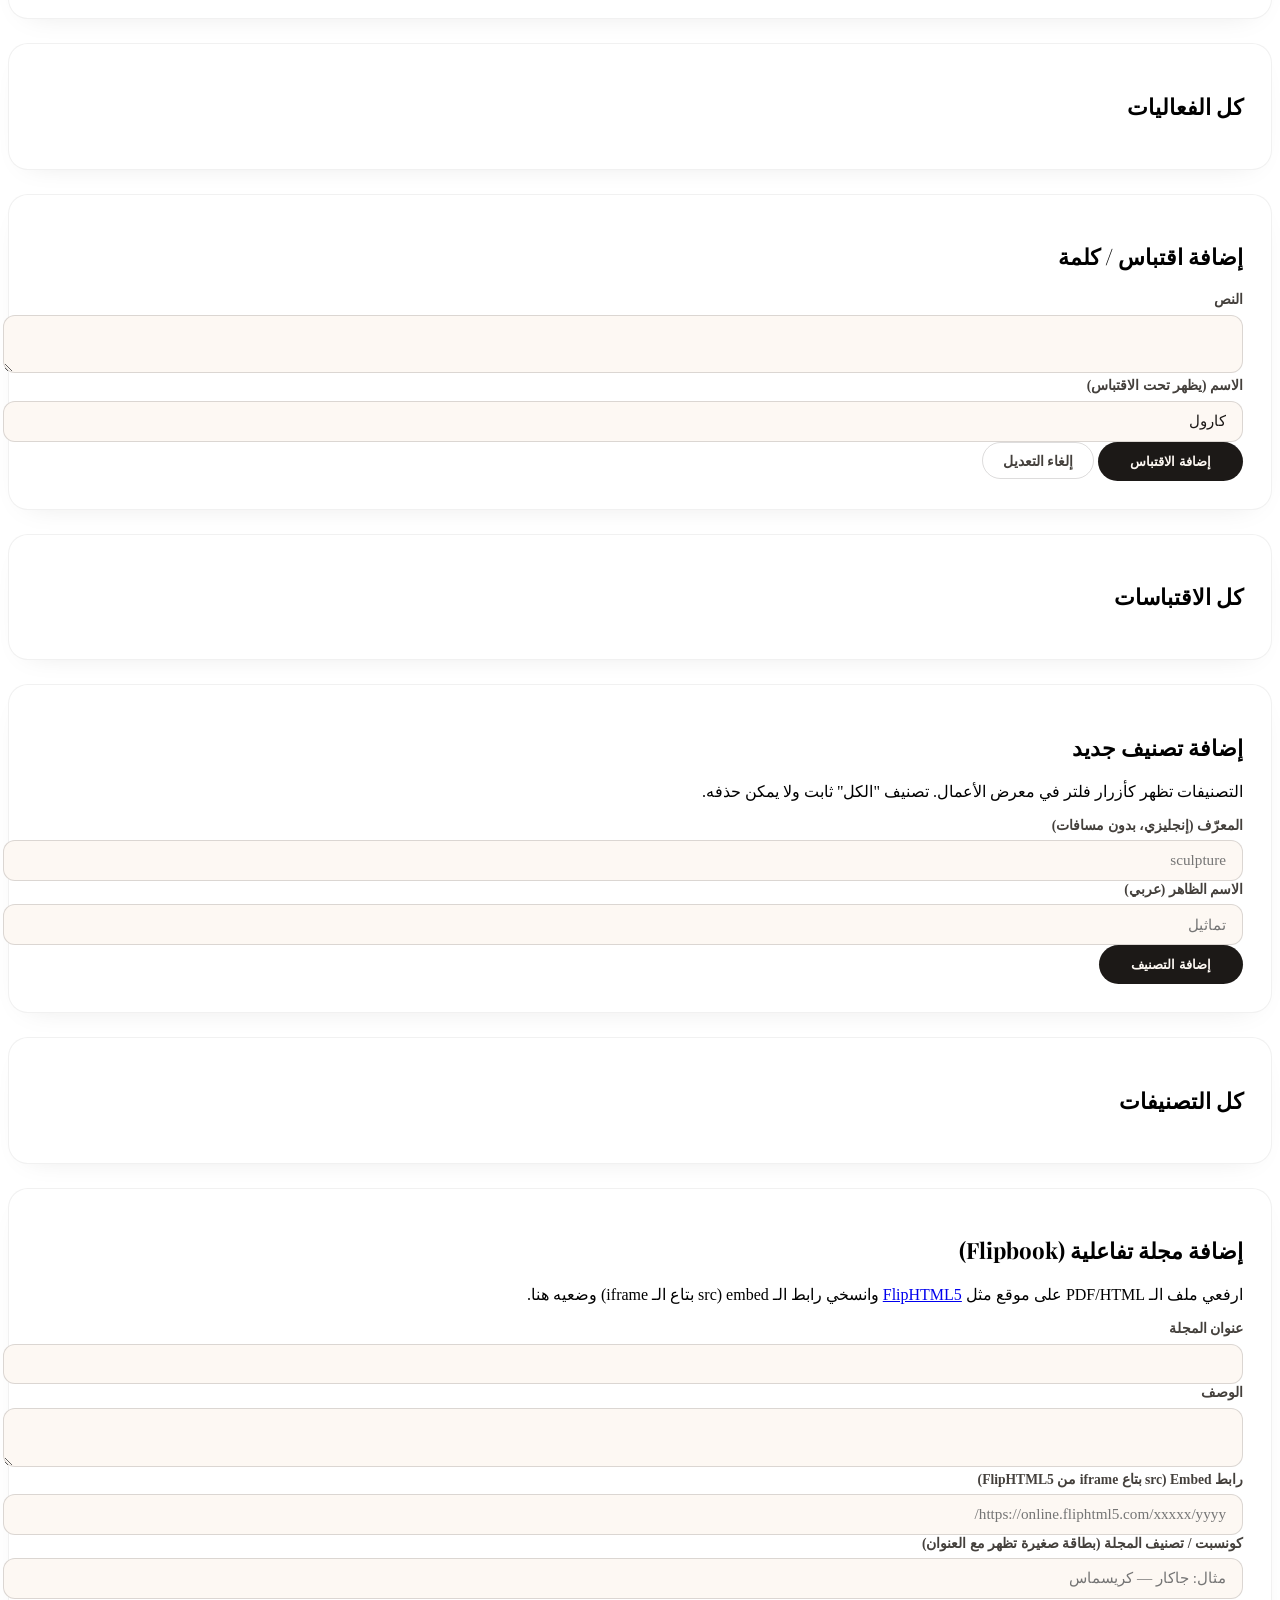
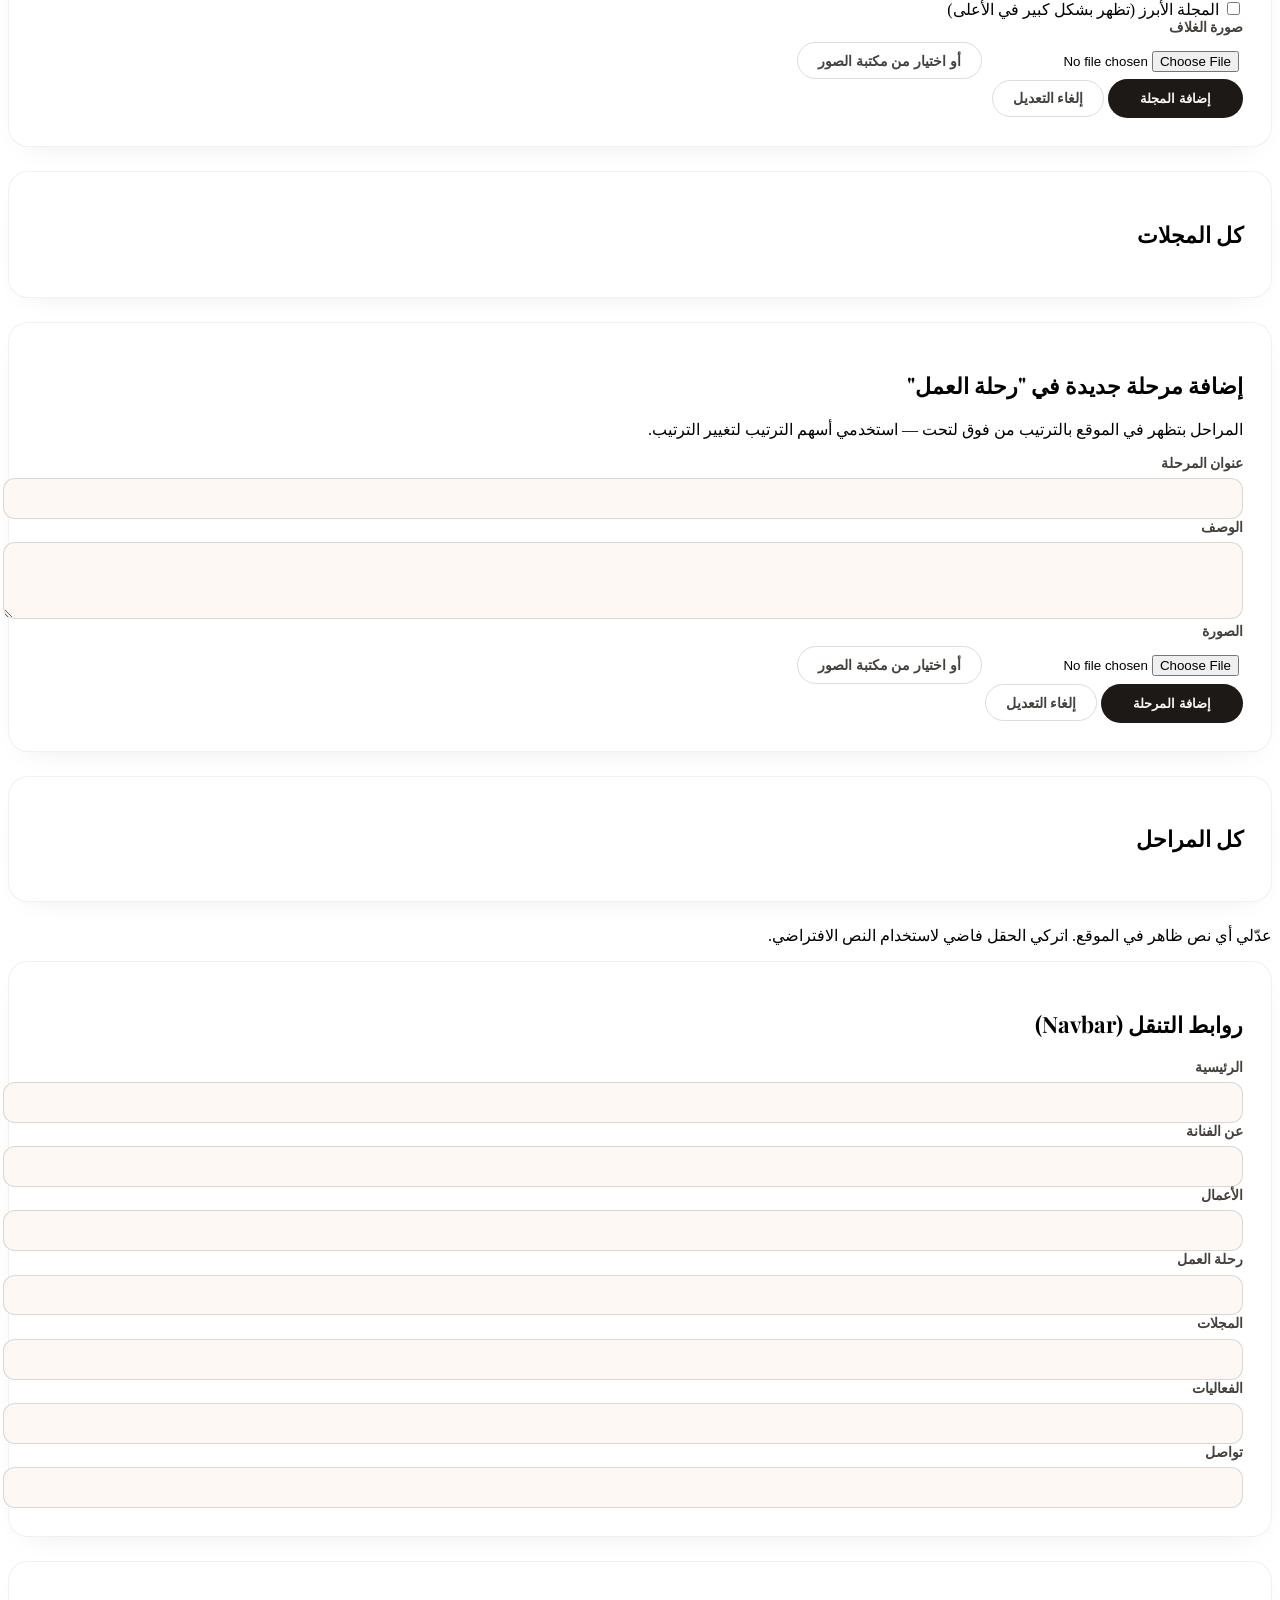
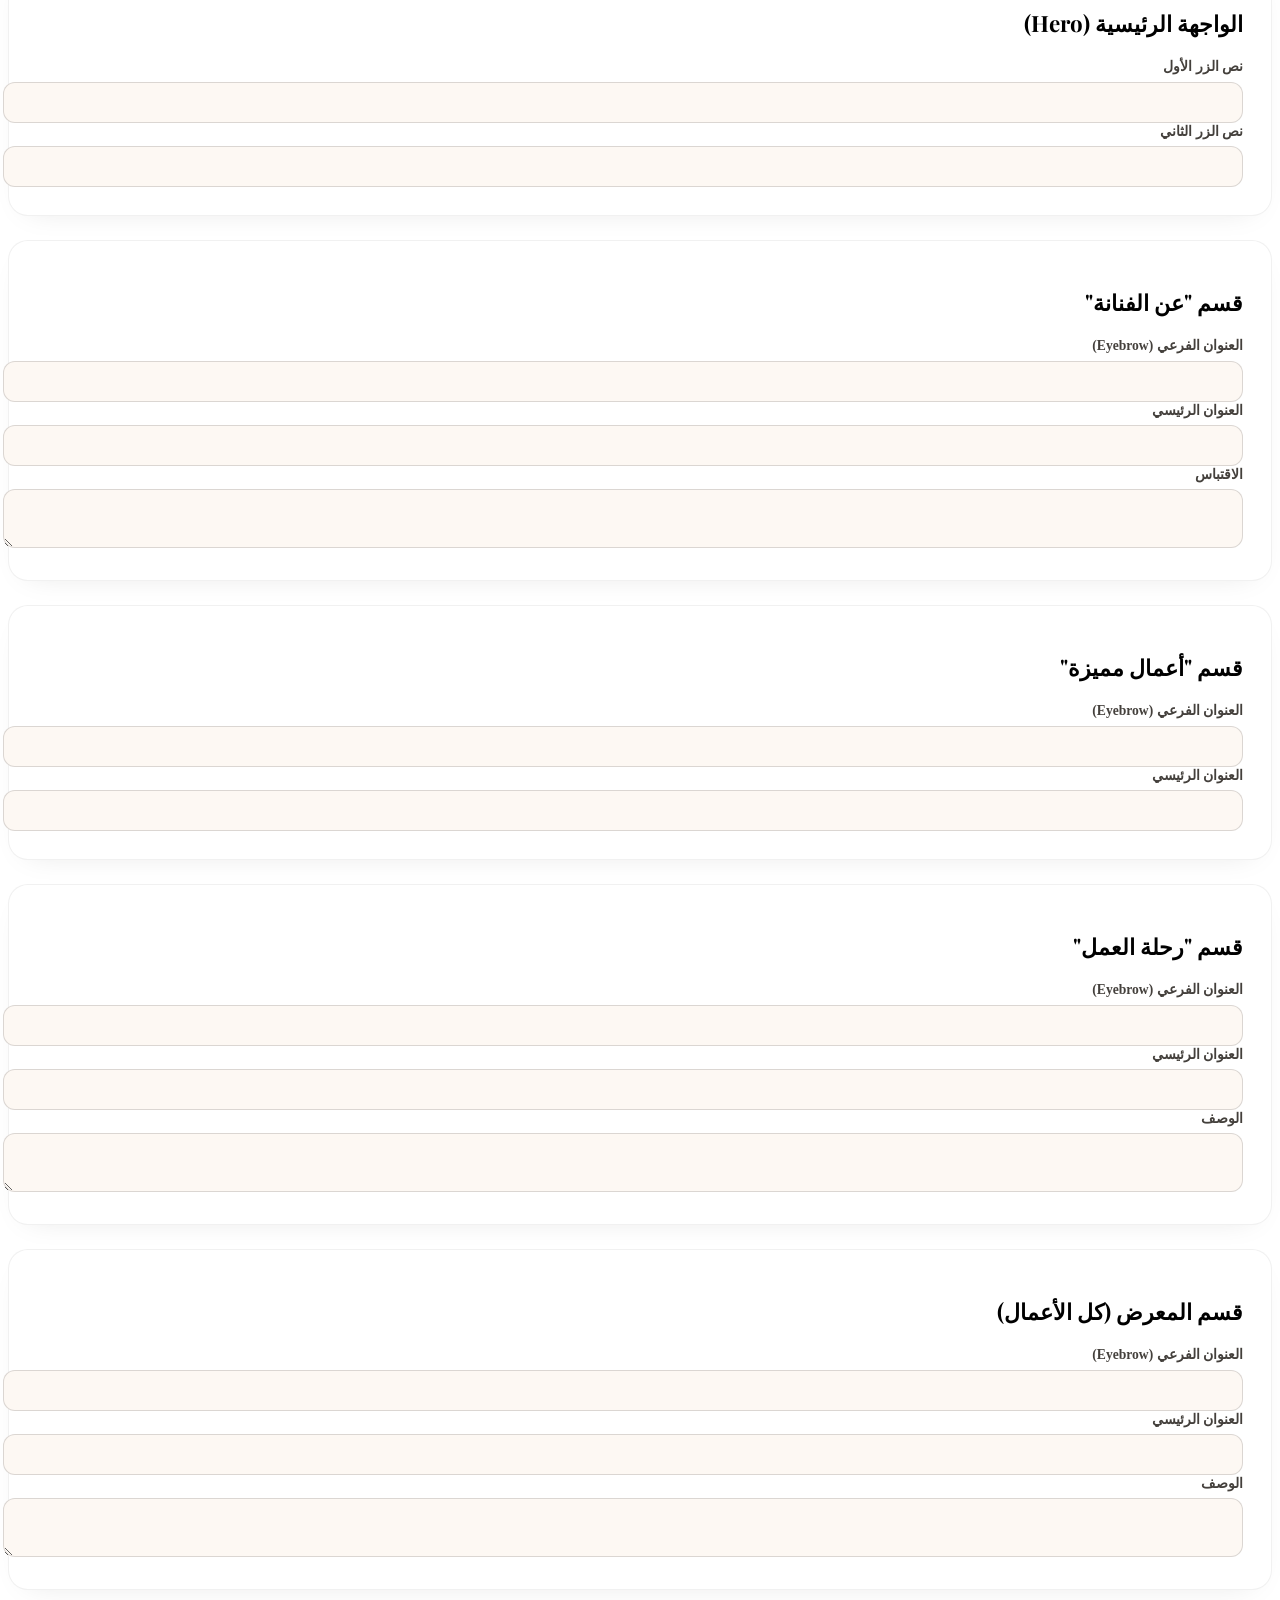
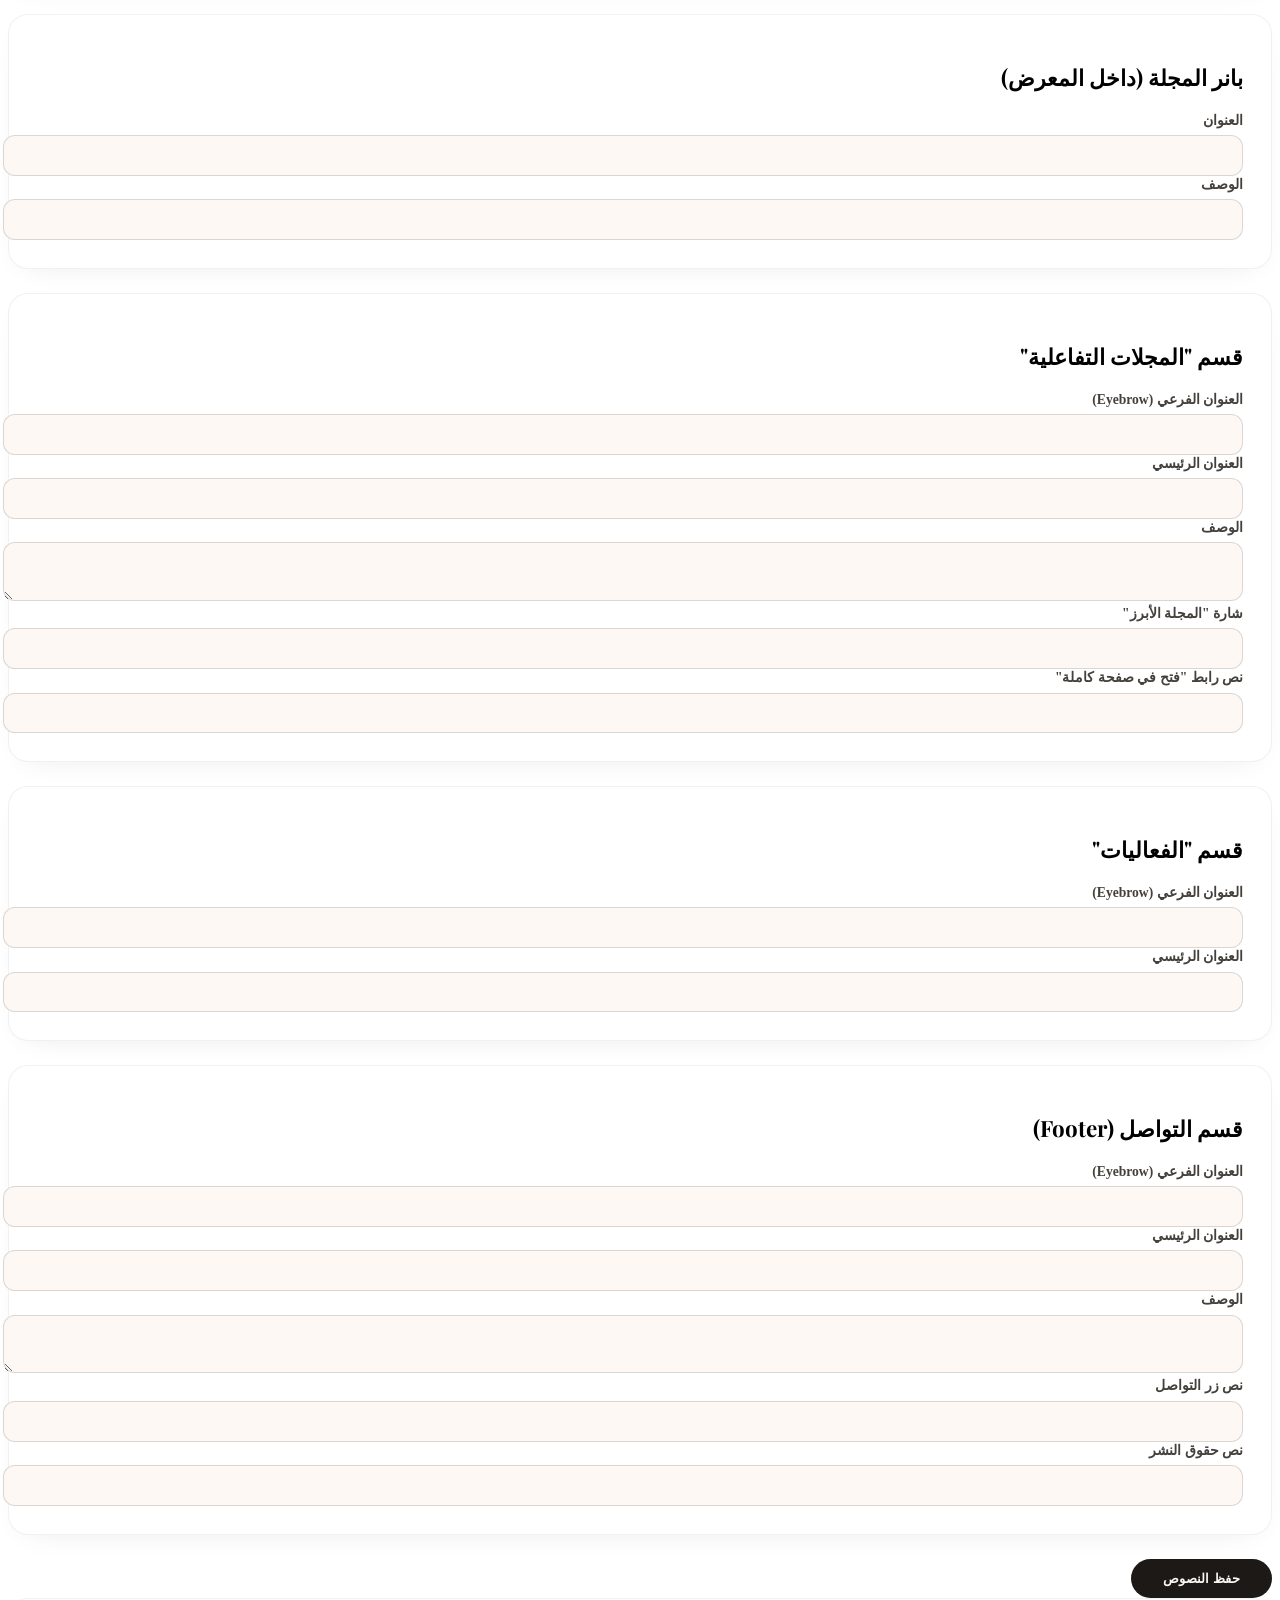
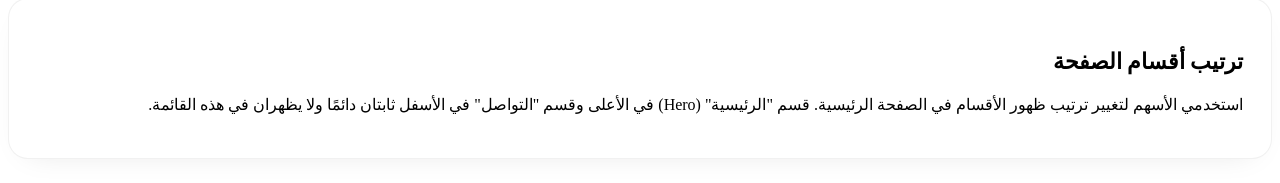
==== commit a8cc6394: "expand portfolio: 59 works across 12 categories + 4 concept magazines - Added 7 new gallery categori" ====
--- a/admin.html
+++ b/admin.html
@@ -30,7 +30,7 @@
     }
   }
 </script>
-<link rel="stylesheet" href="css/admin.css">
+<link rel="stylesheet" href="css/admin.css?v=20260615">
 </head>
 <body class="bg-cream2 text-ink font-ar antialiased min-h-screen">
 
@@ -332,6 +332,10 @@
           <label class="field-label">رابط Embed (src بتاع iframe من FlipHTML5)</label>
           <input id="mg-embed" class="field-input" type="text" placeholder="https://online.fliphtml5.com/xxxxx/yyyy/">
         </div>
+        <div class="sm:col-span-2">
+          <label class="field-label">كونسبت / تصنيف المجلة (بطاقة صغيرة تظهر مع العنوان)</label>
+          <input id="mg-tag" class="field-input" type="text" placeholder="مثال: جاكار — كريسماس">
+        </div>
         <div class="flex items-center gap-2">
           <input id="mg-featured" type="checkbox" class="w-5 h-5 accent-[#C9A227]">
           <label for="mg-featured" class="text-sm text-ink2">المجلة الأبرز (تظهر بشكل كبير في الأعلى)</label>
@@ -508,6 +512,6 @@
 
 </main>
 
-<script src="js/admin.js"></script>
+<script src="js/admin.js?v=20260615"></script>
 </body>
 </html>
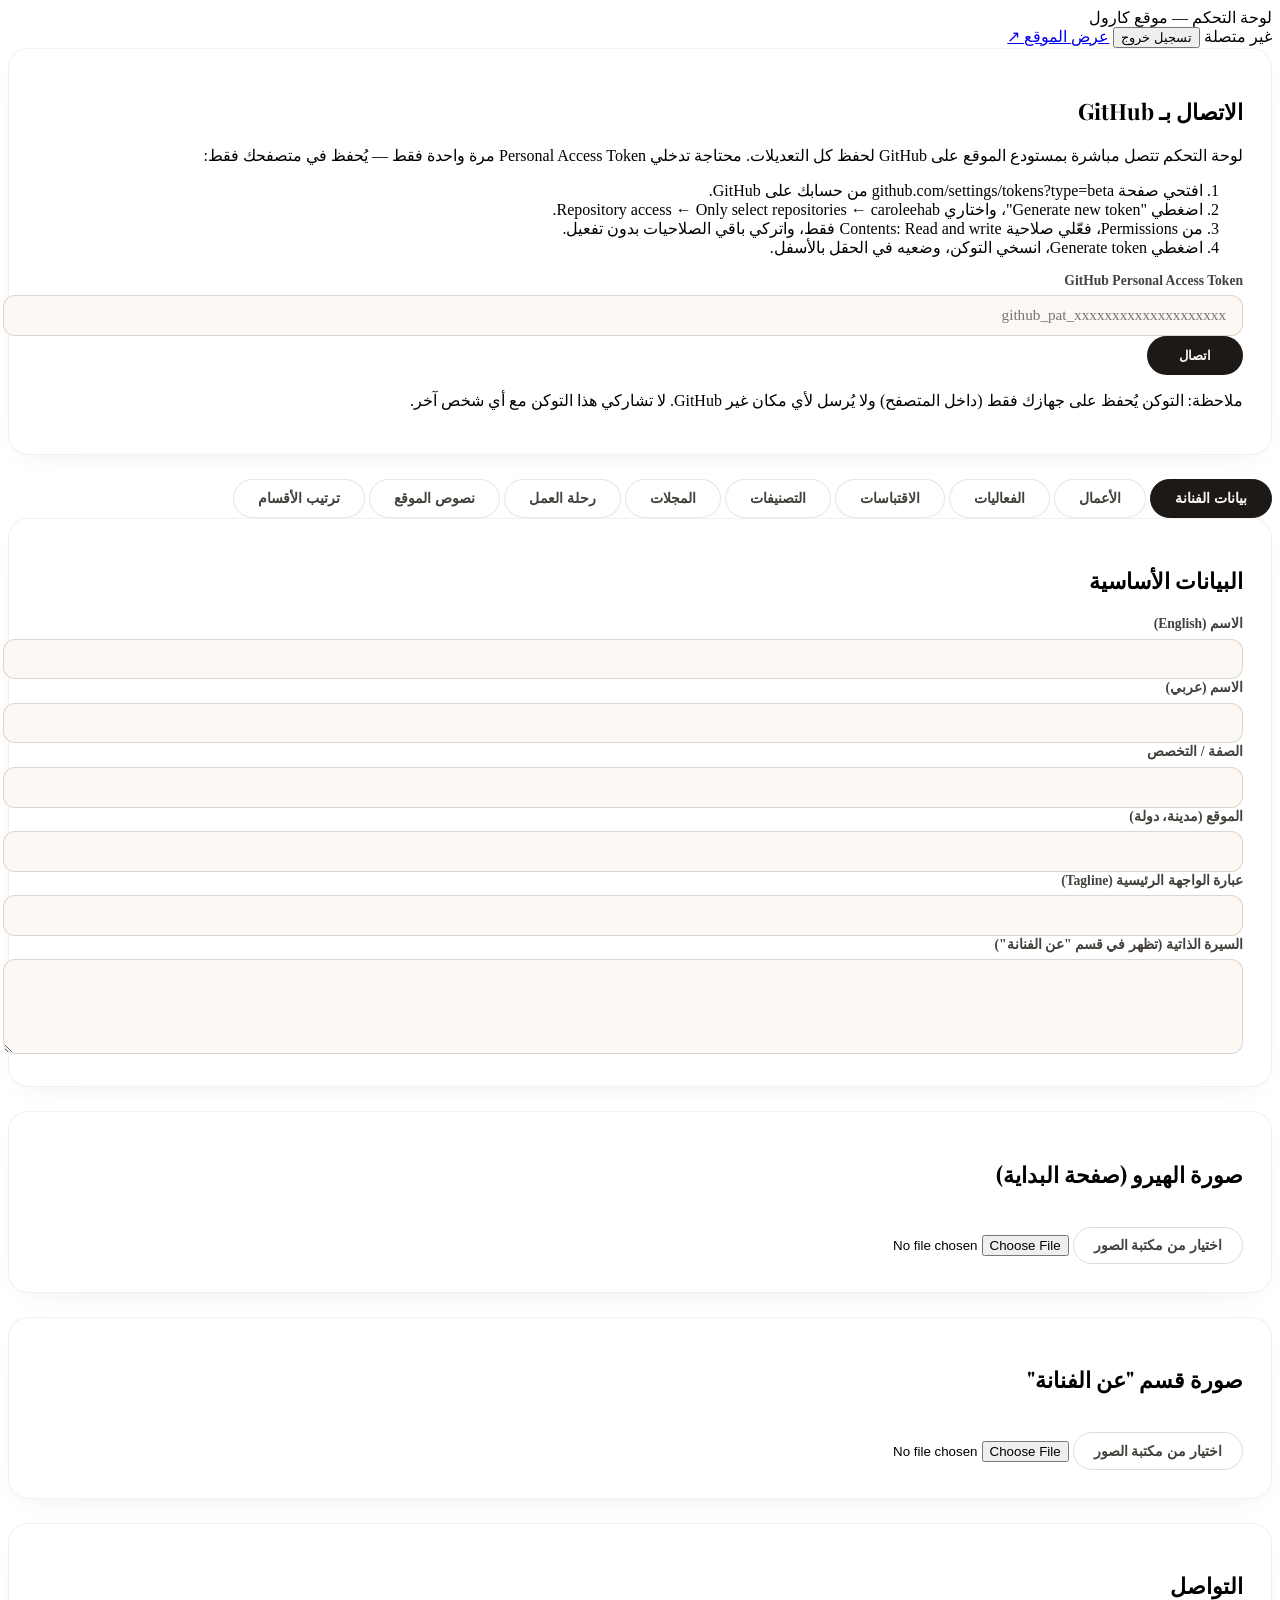
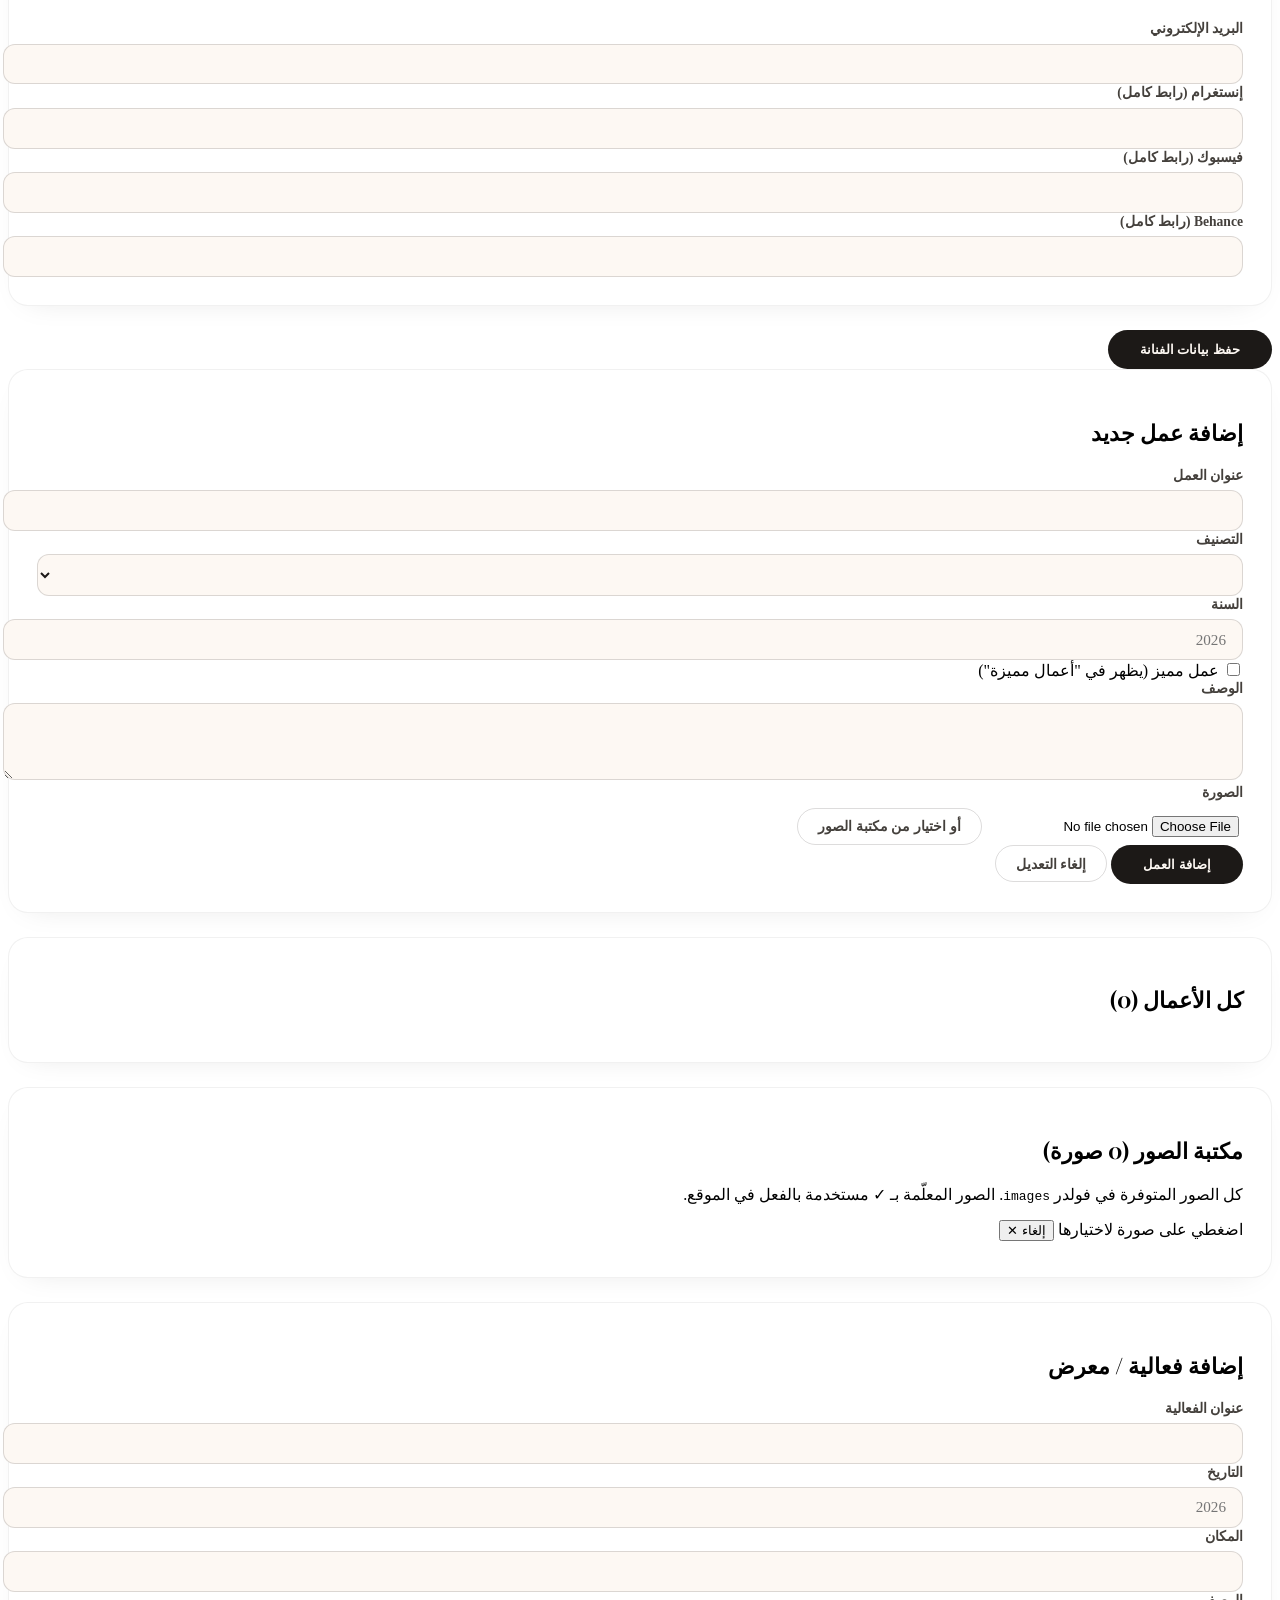
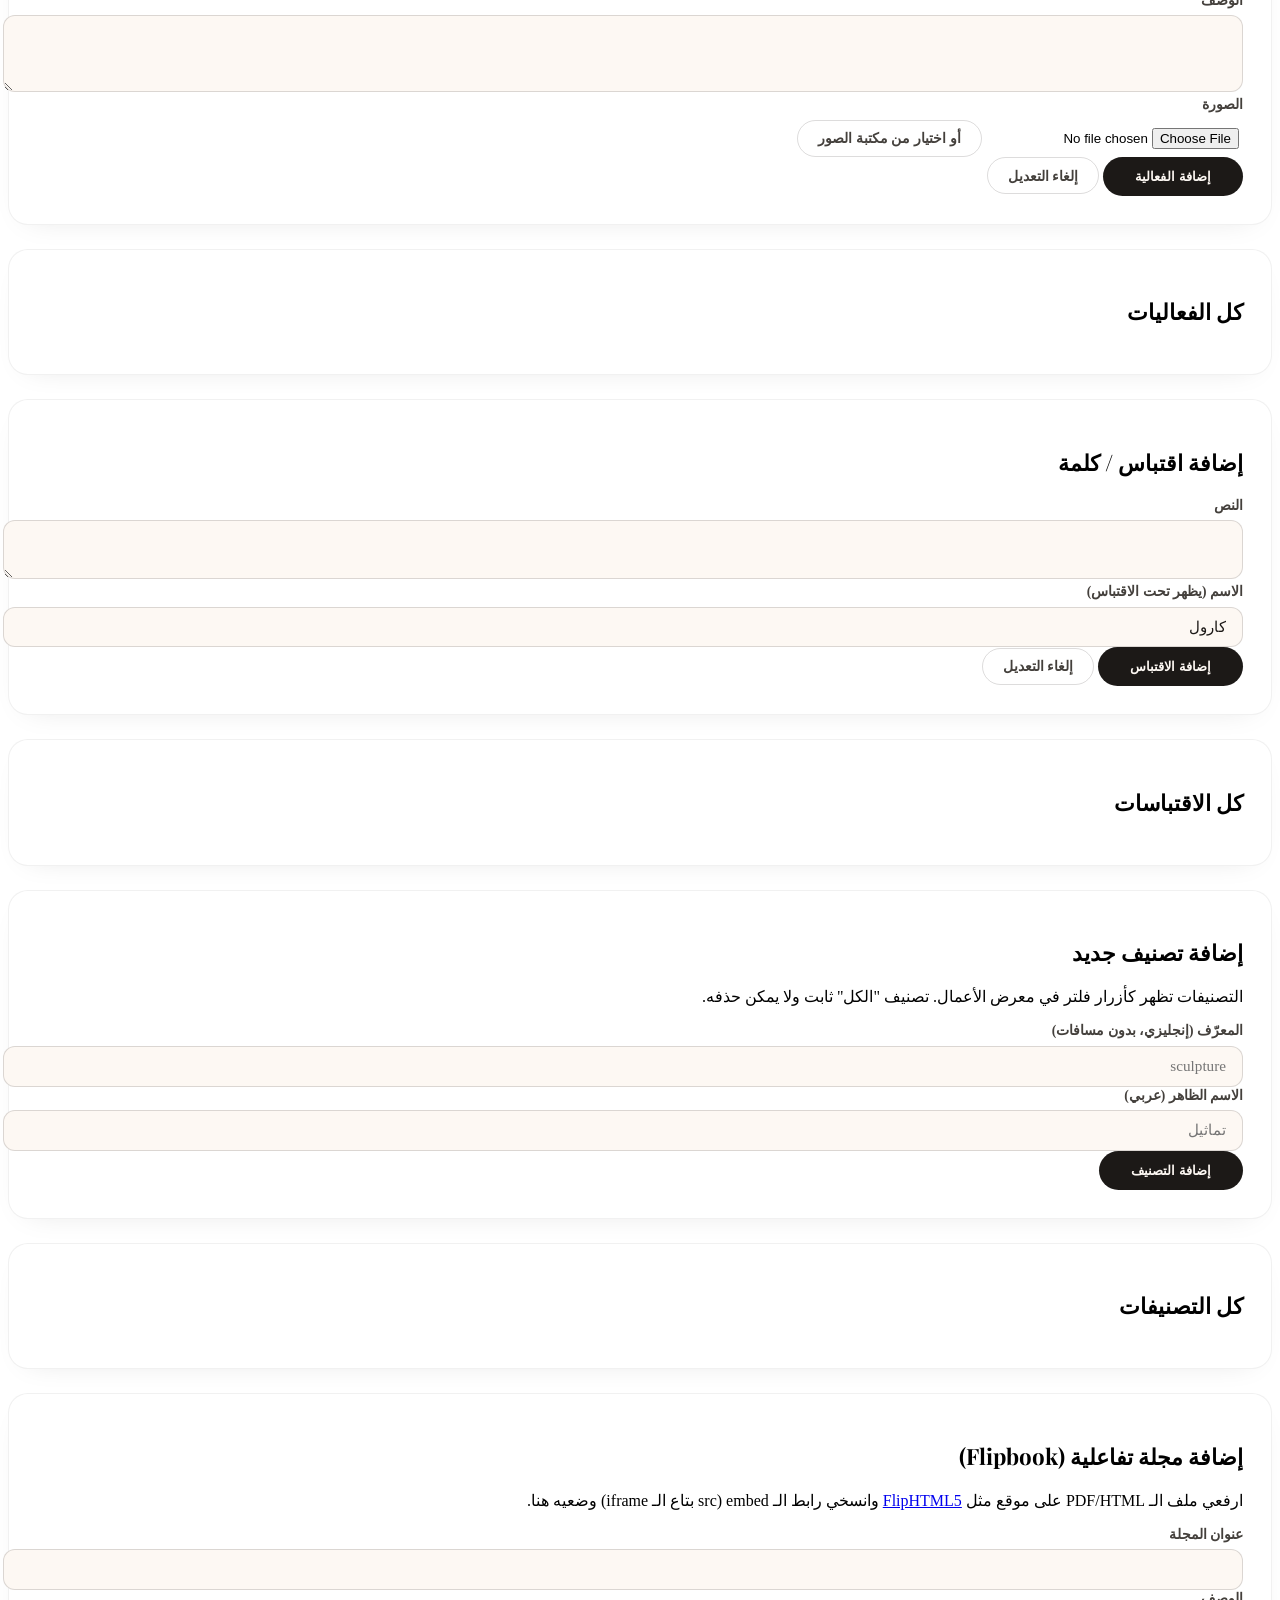
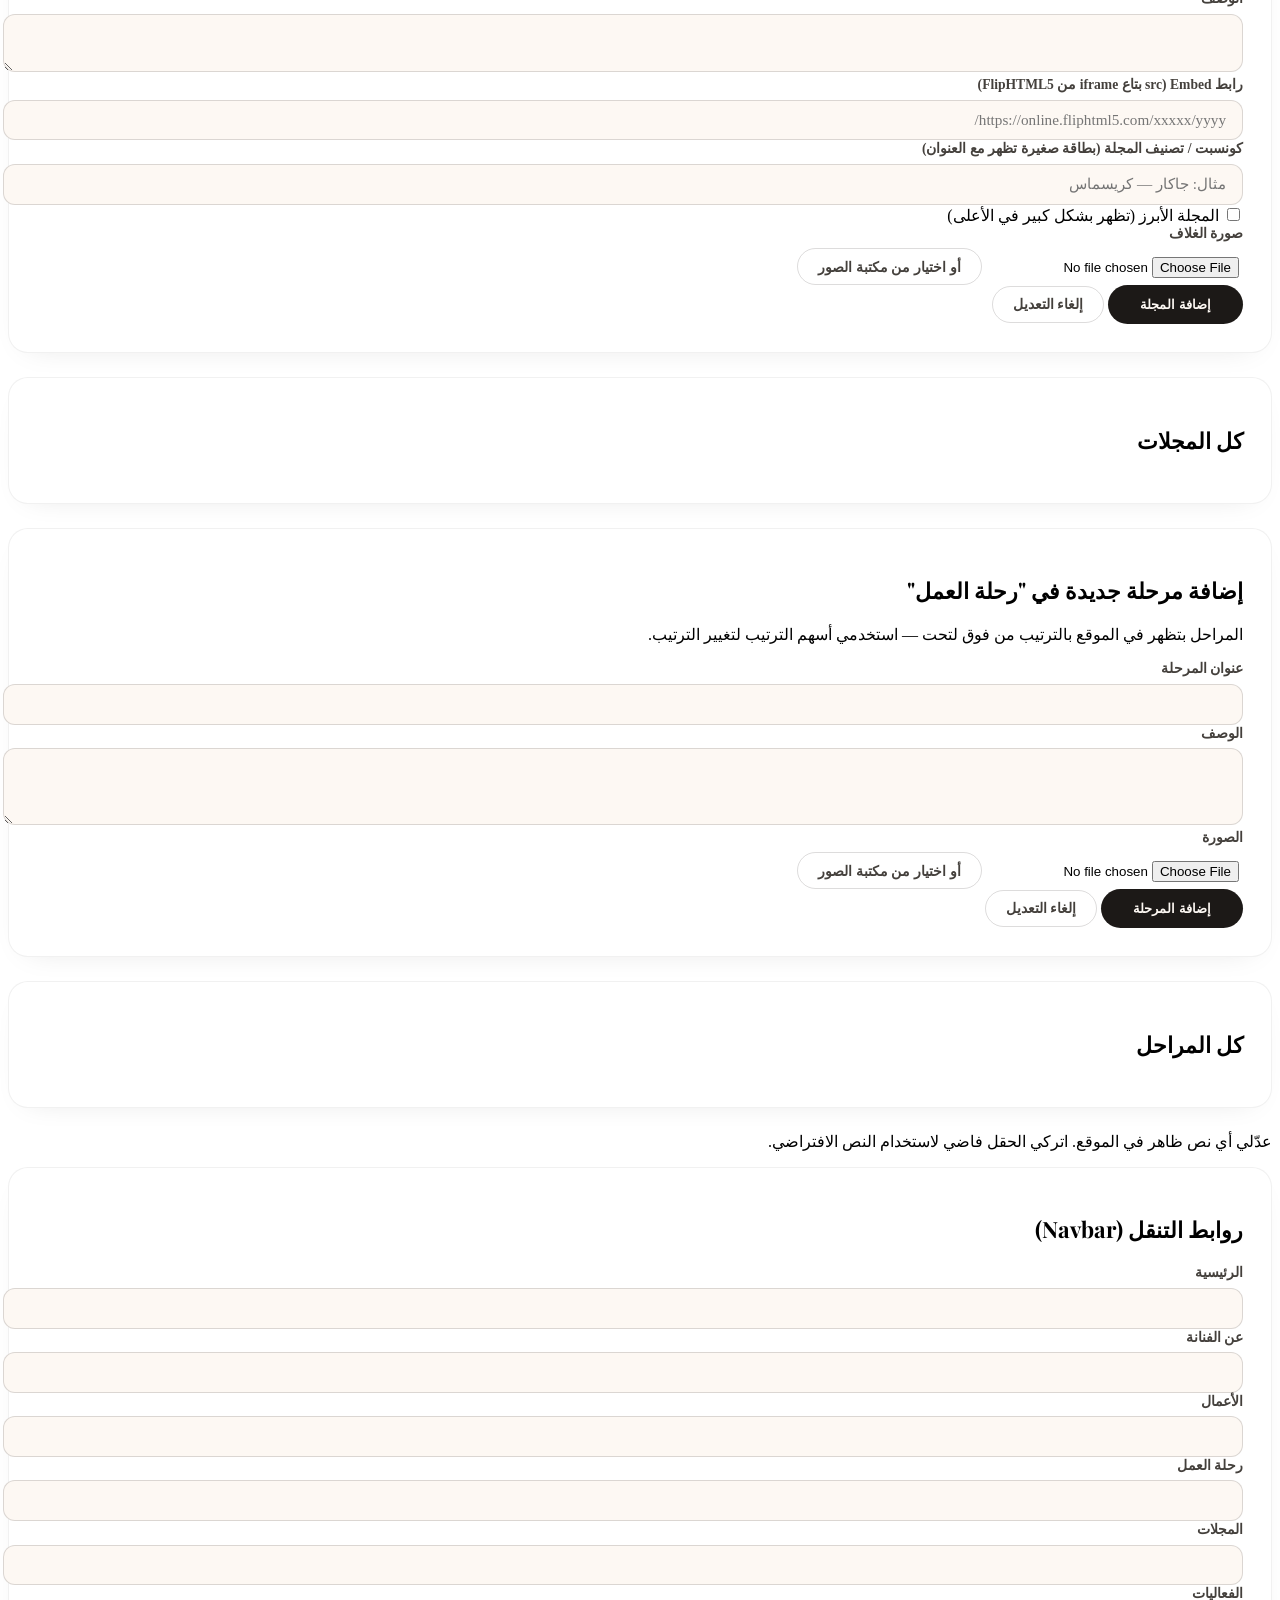
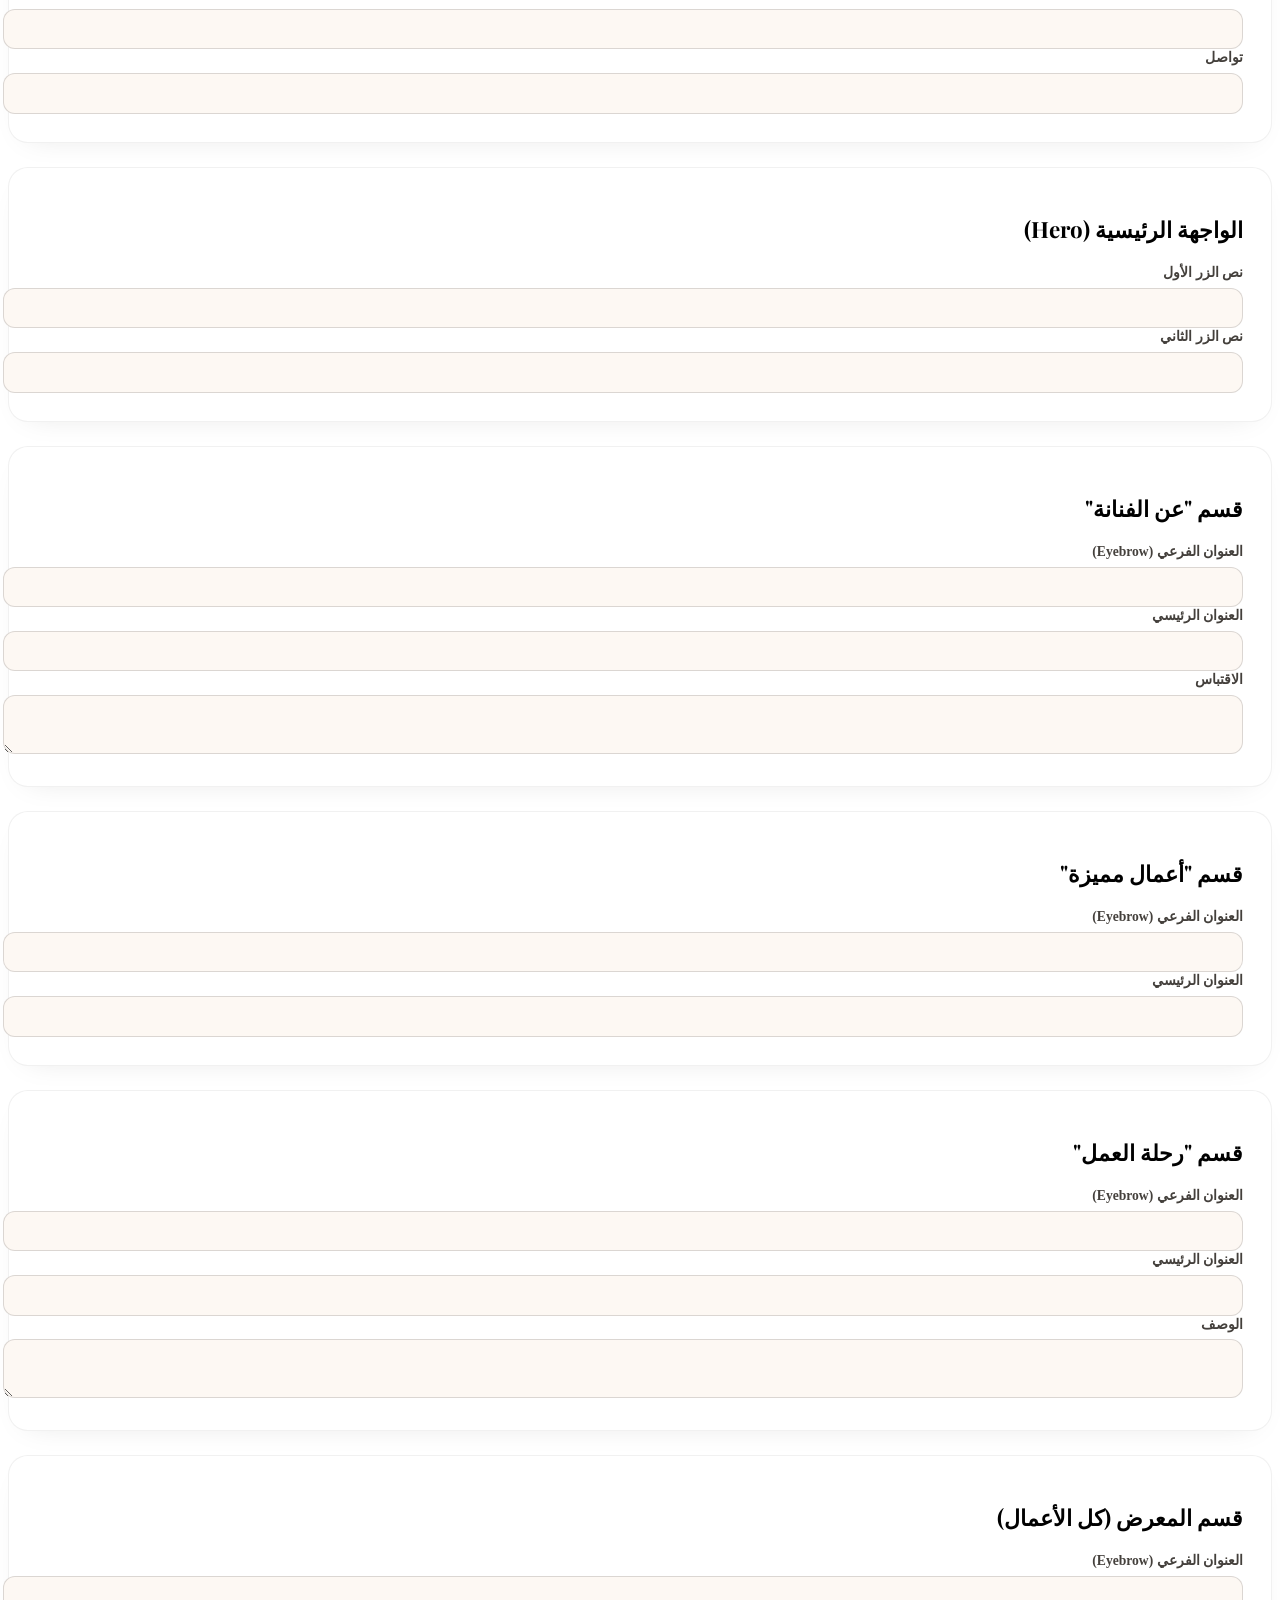
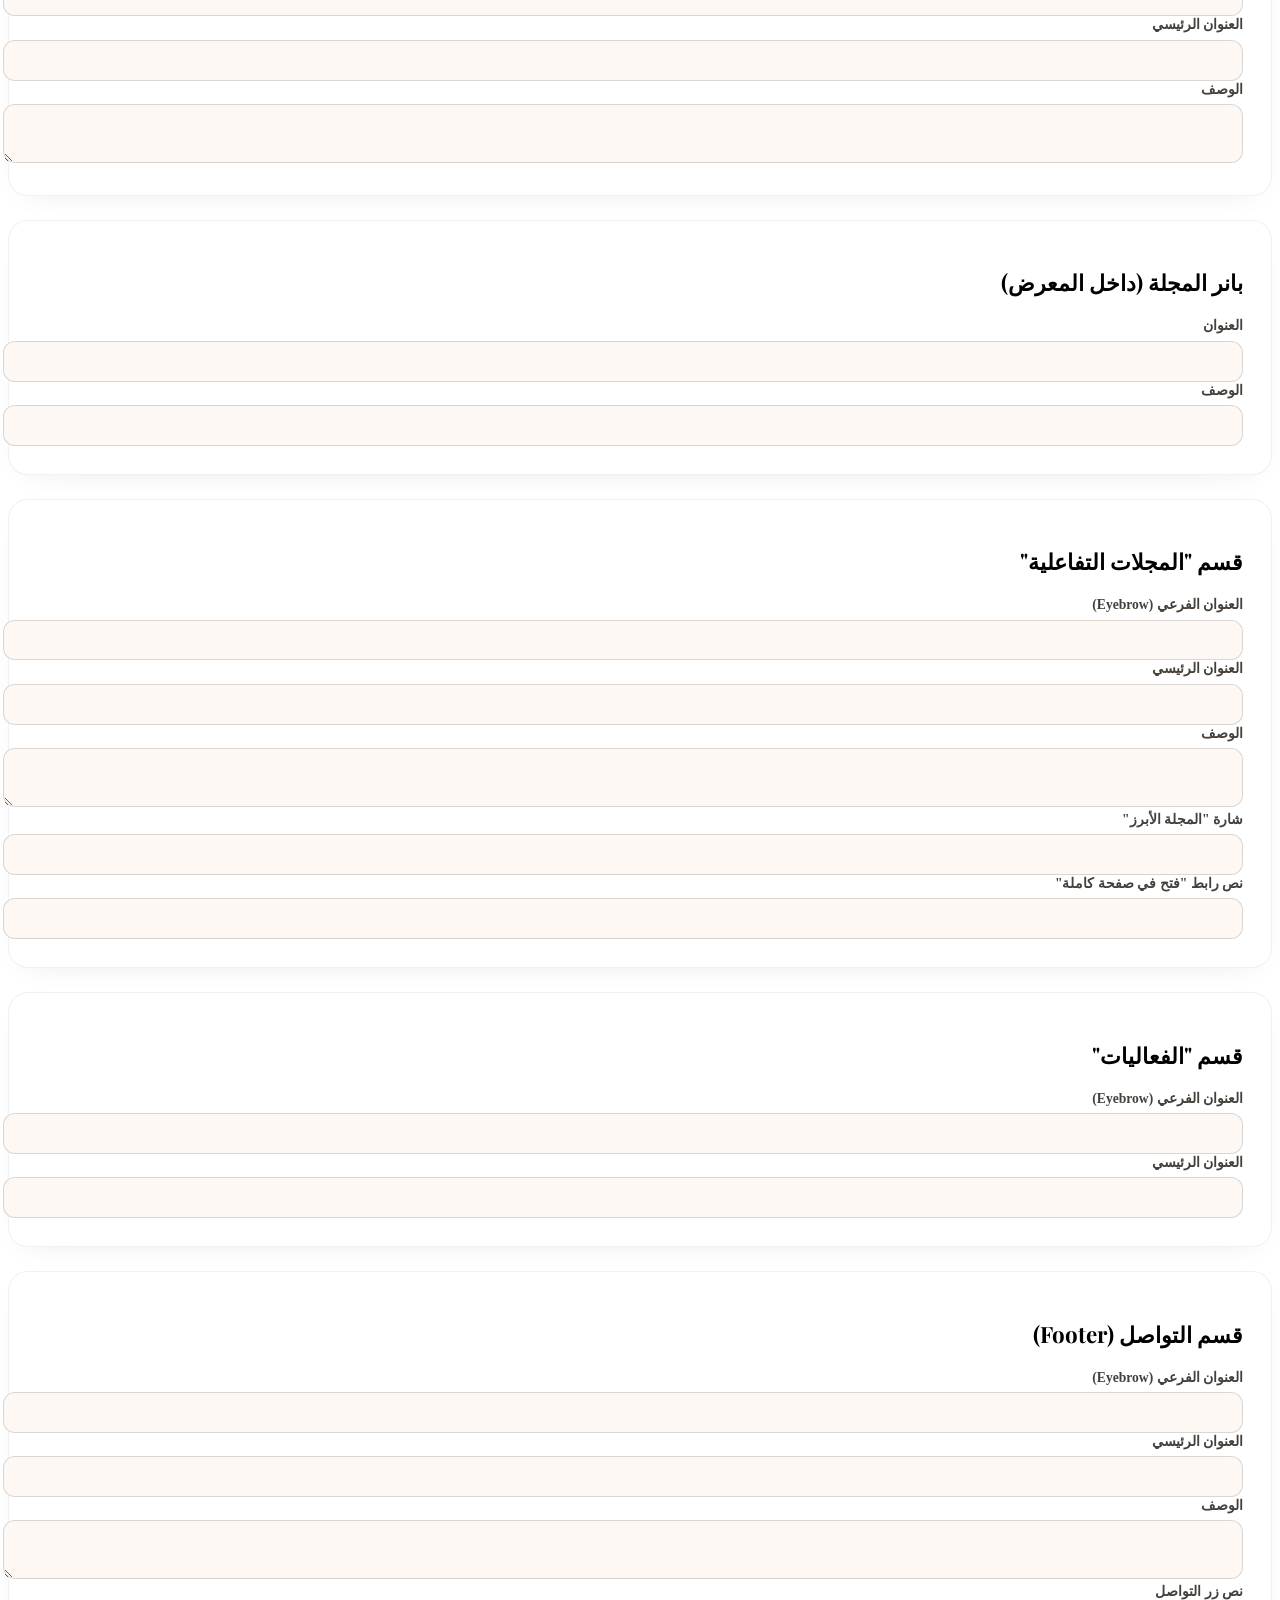
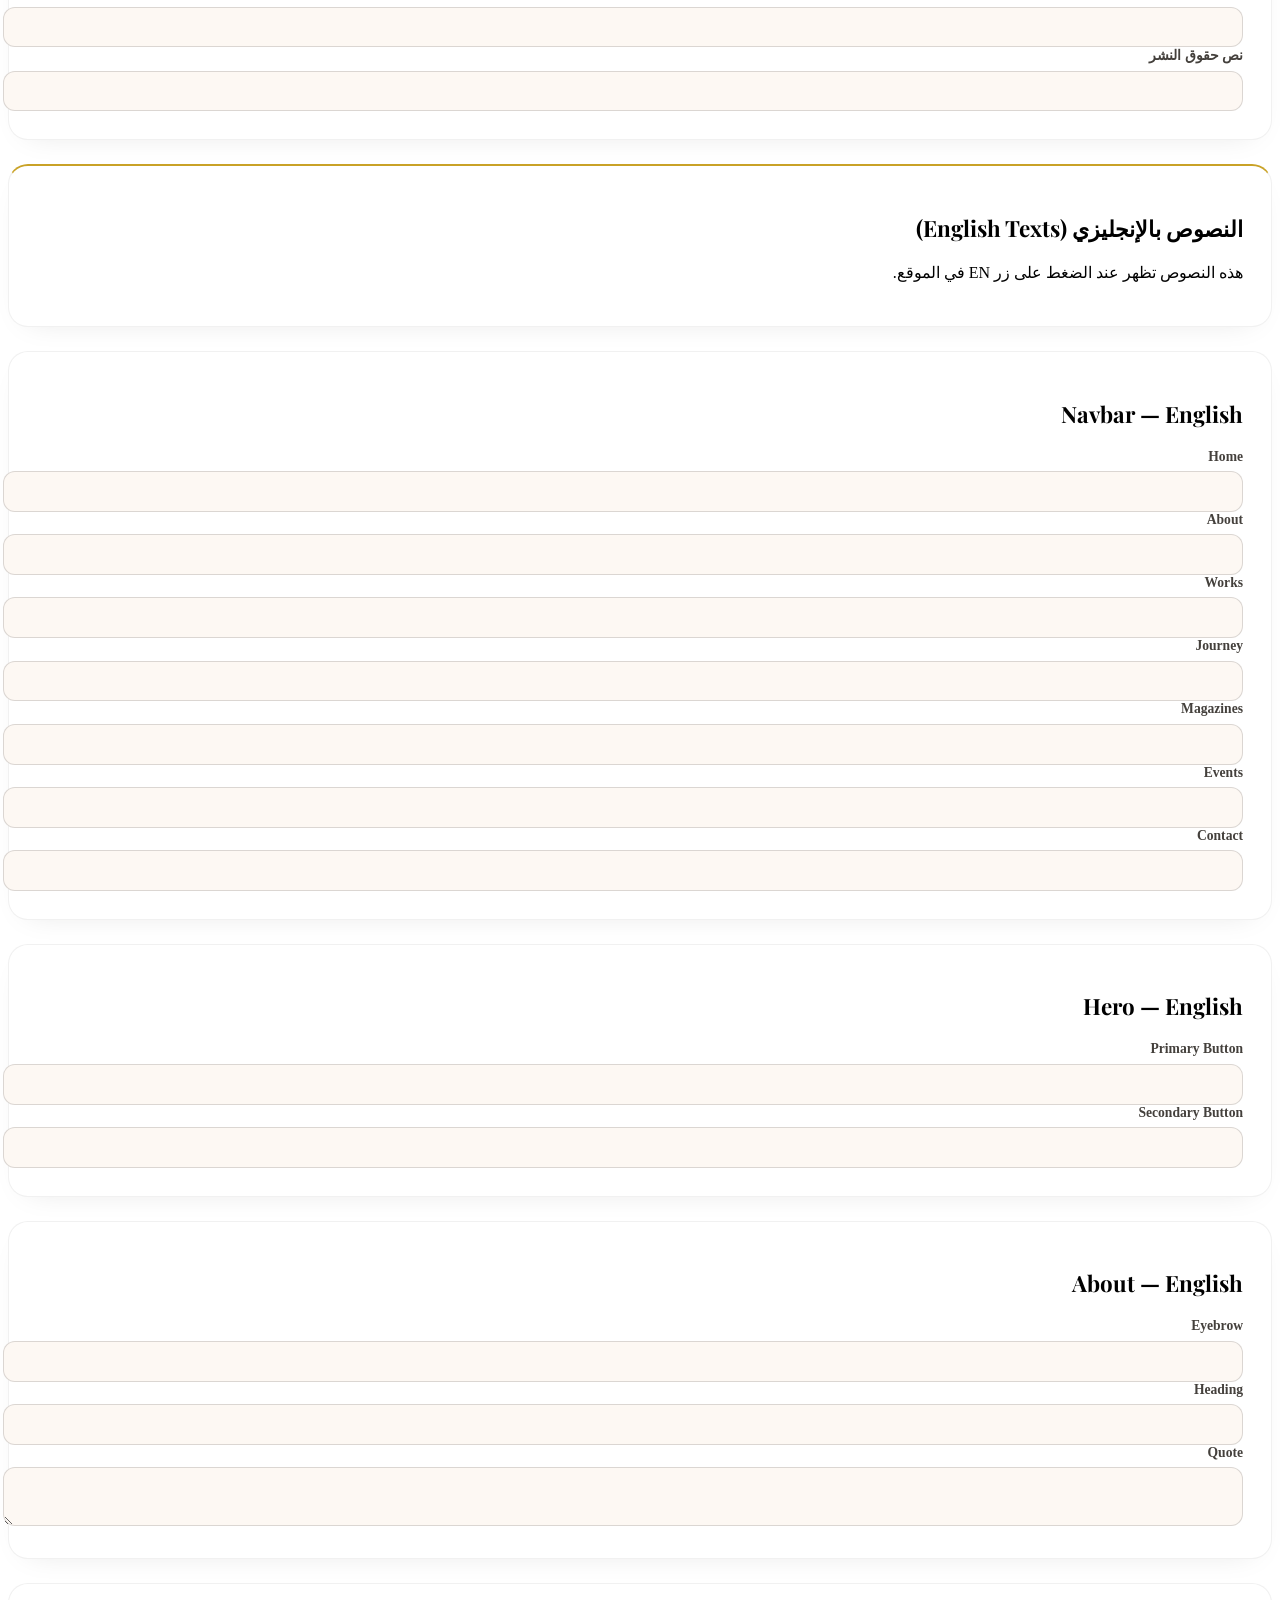
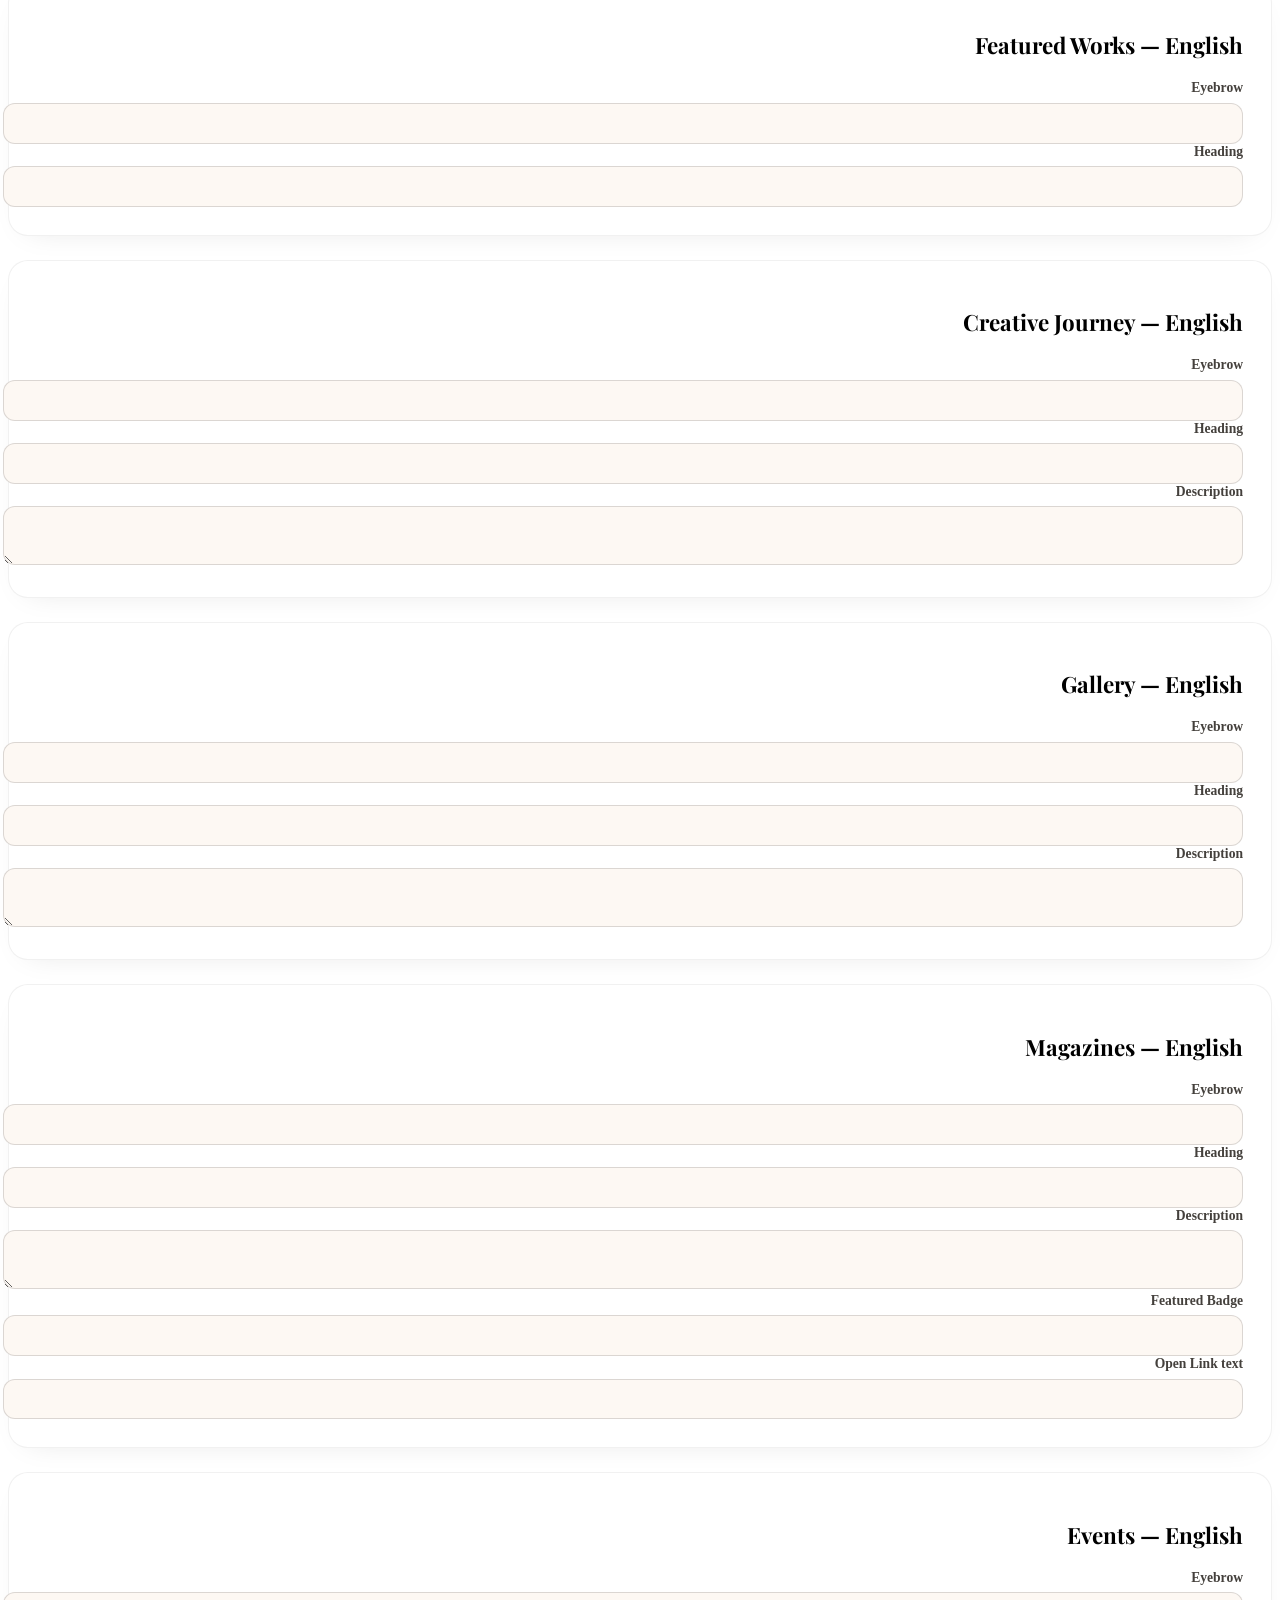
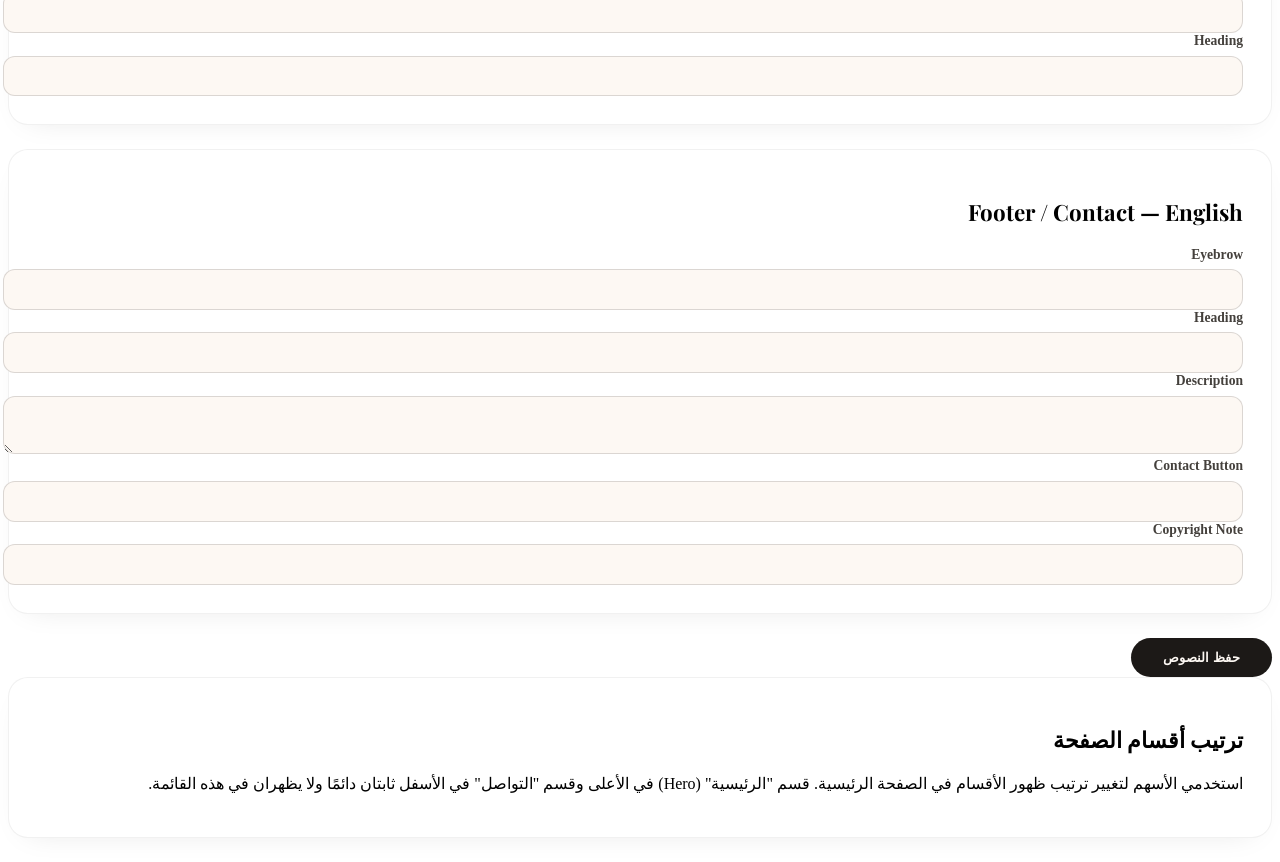
==== commit 8260471a: "fix save SHA conflict + dual photos + mobile hero + EN texts in admin - admin.js: cache-bust ghGetFi" ====
--- a/admin.html
+++ b/admin.html
@@ -127,12 +127,23 @@
     </div>
 
     <div class="card">
-      <h2 class="card-title">صورة الفنانة (قسم "عن الفنانة")</h2>
+      <h2 class="card-title">صورة الهيرو (صفحة البداية)</h2>
       <div class="flex flex-wrap items-center gap-4">
         <img id="artist-photo-preview" class="w-28 h-28 object-cover rounded-xl border border-ink/10" src="" alt="">
         <div class="flex flex-col gap-2">
           <button id="btn-pick-artist-photo" class="btn-secondary">اختيار من مكتبة الصور</button>
           <input id="f-artist-photo-upload" type="file" accept="image/*" class="text-sm">
+        </div>
+      </div>
+    </div>
+
+    <div class="card">
+      <h2 class="card-title">صورة قسم "عن الفنانة"</h2>
+      <div class="flex flex-wrap items-center gap-4">
+        <img id="artist-about-photo-preview" class="w-28 h-28 object-cover rounded-xl border border-ink/10" src="" alt="">
+        <div class="flex flex-col gap-2">
+          <button id="btn-pick-artist-about-photo" class="btn-secondary">اختيار من مكتبة الصور</button>
+          <input id="f-artist-about-photo-upload" type="file" accept="image/*" class="text-sm">
         </div>
       </div>
     </div>
@@ -494,6 +505,98 @@
       </div>
     </div>
 
+    <!-- ── English Texts ── -->
+    <div class="card" style="border-top: 2px solid #C9A227; margin-top: 1.5rem;">
+      <h2 class="card-title">النصوص بالإنجليزي (English Texts)</h2>
+      <p class="text-sm text-ink2 mb-4">هذه النصوص تظهر عند الضغط على زر EN في الموقع.</p>
+    </div>
+
+    <div class="card">
+      <h2 class="card-title">Navbar — English</h2>
+      <div class="grid sm:grid-cols-2 lg:grid-cols-4 gap-5">
+        <div><label class="field-label">Home</label><input id="txen-nav-home" class="field-input" type="text"></div>
+        <div><label class="field-label">About</label><input id="txen-nav-about" class="field-input" type="text"></div>
+        <div><label class="field-label">Works</label><input id="txen-nav-gallery" class="field-input" type="text"></div>
+        <div><label class="field-label">Journey</label><input id="txen-nav-process" class="field-input" type="text"></div>
+        <div><label class="field-label">Magazines</label><input id="txen-nav-magazines" class="field-input" type="text"></div>
+        <div><label class="field-label">Events</label><input id="txen-nav-events" class="field-input" type="text"></div>
+        <div><label class="field-label">Contact</label><input id="txen-nav-contact" class="field-input" type="text"></div>
+      </div>
+    </div>
+
+    <div class="card">
+      <h2 class="card-title">Hero — English</h2>
+      <div class="grid sm:grid-cols-2 gap-5">
+        <div><label class="field-label">Primary Button</label><input id="txen-hero-ctaPrimary" class="field-input" type="text"></div>
+        <div><label class="field-label">Secondary Button</label><input id="txen-hero-ctaSecondary" class="field-input" type="text"></div>
+      </div>
+    </div>
+
+    <div class="card">
+      <h2 class="card-title">About — English</h2>
+      <div class="grid sm:grid-cols-2 gap-5">
+        <div><label class="field-label">Eyebrow</label><input id="txen-about-eyebrow" class="field-input" type="text"></div>
+        <div><label class="field-label">Heading</label><input id="txen-about-heading" class="field-input" type="text"></div>
+        <div class="sm:col-span-2"><label class="field-label">Quote</label><textarea id="txen-about-quote" class="field-input" rows="2"></textarea></div>
+      </div>
+    </div>
+
+    <div class="card">
+      <h2 class="card-title">Featured Works — English</h2>
+      <div class="grid sm:grid-cols-2 gap-5">
+        <div><label class="field-label">Eyebrow</label><input id="txen-featured-eyebrow" class="field-input" type="text"></div>
+        <div><label class="field-label">Heading</label><input id="txen-featured-heading" class="field-input" type="text"></div>
+      </div>
+    </div>
+
+    <div class="card">
+      <h2 class="card-title">Creative Journey — English</h2>
+      <div class="grid sm:grid-cols-2 gap-5">
+        <div><label class="field-label">Eyebrow</label><input id="txen-process-eyebrow" class="field-input" type="text"></div>
+        <div><label class="field-label">Heading</label><input id="txen-process-heading" class="field-input" type="text"></div>
+        <div class="sm:col-span-2"><label class="field-label">Description</label><textarea id="txen-process-description" class="field-input" rows="2"></textarea></div>
+      </div>
+    </div>
+
+    <div class="card">
+      <h2 class="card-title">Gallery — English</h2>
+      <div class="grid sm:grid-cols-2 gap-5">
+        <div><label class="field-label">Eyebrow</label><input id="txen-gallery-eyebrow" class="field-input" type="text"></div>
+        <div><label class="field-label">Heading</label><input id="txen-gallery-heading" class="field-input" type="text"></div>
+        <div class="sm:col-span-2"><label class="field-label">Description</label><textarea id="txen-gallery-description" class="field-input" rows="2"></textarea></div>
+      </div>
+    </div>
+
+    <div class="card">
+      <h2 class="card-title">Magazines — English</h2>
+      <div class="grid sm:grid-cols-2 gap-5">
+        <div><label class="field-label">Eyebrow</label><input id="txen-magazines-eyebrow" class="field-input" type="text"></div>
+        <div><label class="field-label">Heading</label><input id="txen-magazines-heading" class="field-input" type="text"></div>
+        <div class="sm:col-span-2"><label class="field-label">Description</label><textarea id="txen-magazines-description" class="field-input" rows="2"></textarea></div>
+        <div><label class="field-label">Featured Badge</label><input id="txen-magazines-badge" class="field-input" type="text"></div>
+        <div><label class="field-label">Open Link text</label><input id="txen-magazines-openLink" class="field-input" type="text"></div>
+      </div>
+    </div>
+
+    <div class="card">
+      <h2 class="card-title">Events — English</h2>
+      <div class="grid sm:grid-cols-2 gap-5">
+        <div><label class="field-label">Eyebrow</label><input id="txen-events-eyebrow" class="field-input" type="text"></div>
+        <div><label class="field-label">Heading</label><input id="txen-events-heading" class="field-input" type="text"></div>
+      </div>
+    </div>
+
+    <div class="card">
+      <h2 class="card-title">Footer / Contact — English</h2>
+      <div class="grid sm:grid-cols-2 gap-5">
+        <div><label class="field-label">Eyebrow</label><input id="txen-footer-eyebrow" class="field-input" type="text"></div>
+        <div><label class="field-label">Heading</label><input id="txen-footer-heading" class="field-input" type="text"></div>
+        <div class="sm:col-span-2"><label class="field-label">Description</label><textarea id="txen-footer-description" class="field-input" rows="2"></textarea></div>
+        <div><label class="field-label">Contact Button</label><input id="txen-footer-contactButton" class="field-input" type="text"></div>
+        <div><label class="field-label">Copyright Note</label><input id="txen-footer-note" class="field-input" type="text"></div>
+      </div>
+    </div>
+
     <button id="btn-save-texts" class="btn-primary">حفظ النصوص</button>
   </section>
 
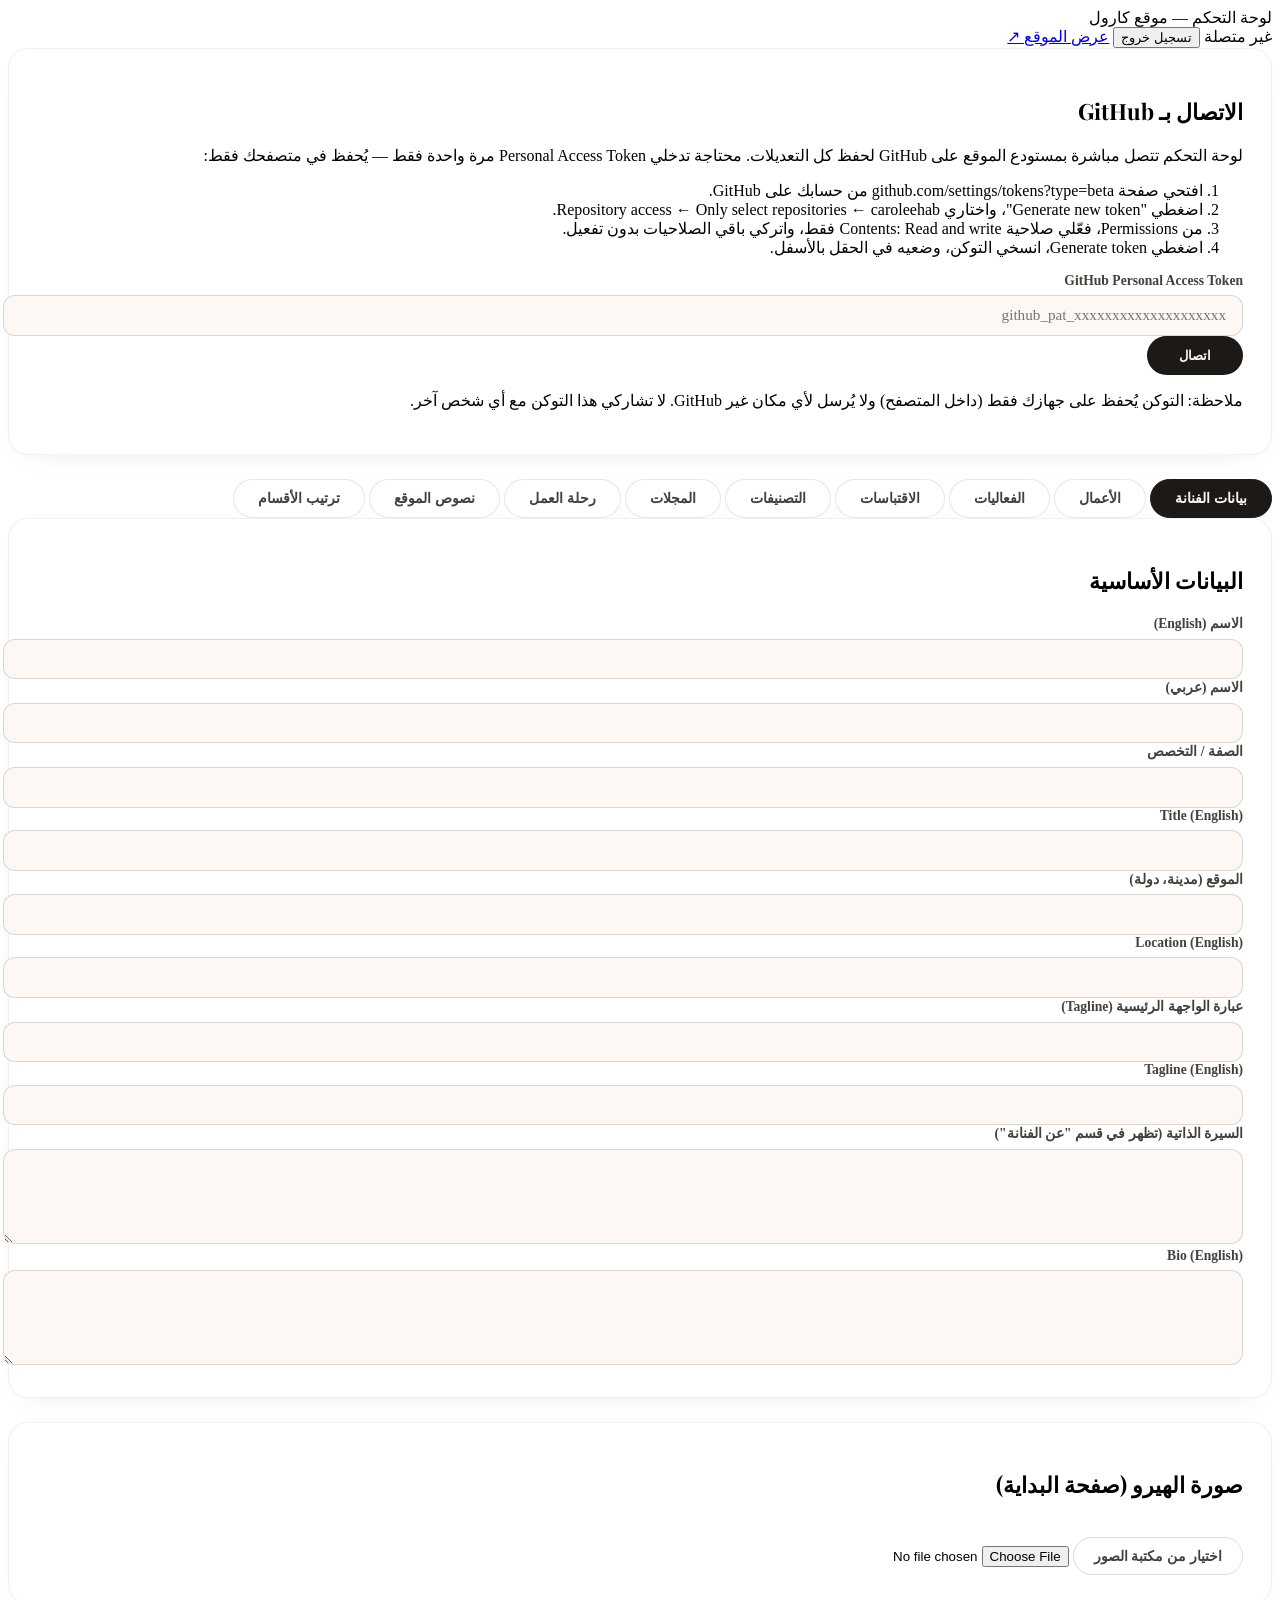
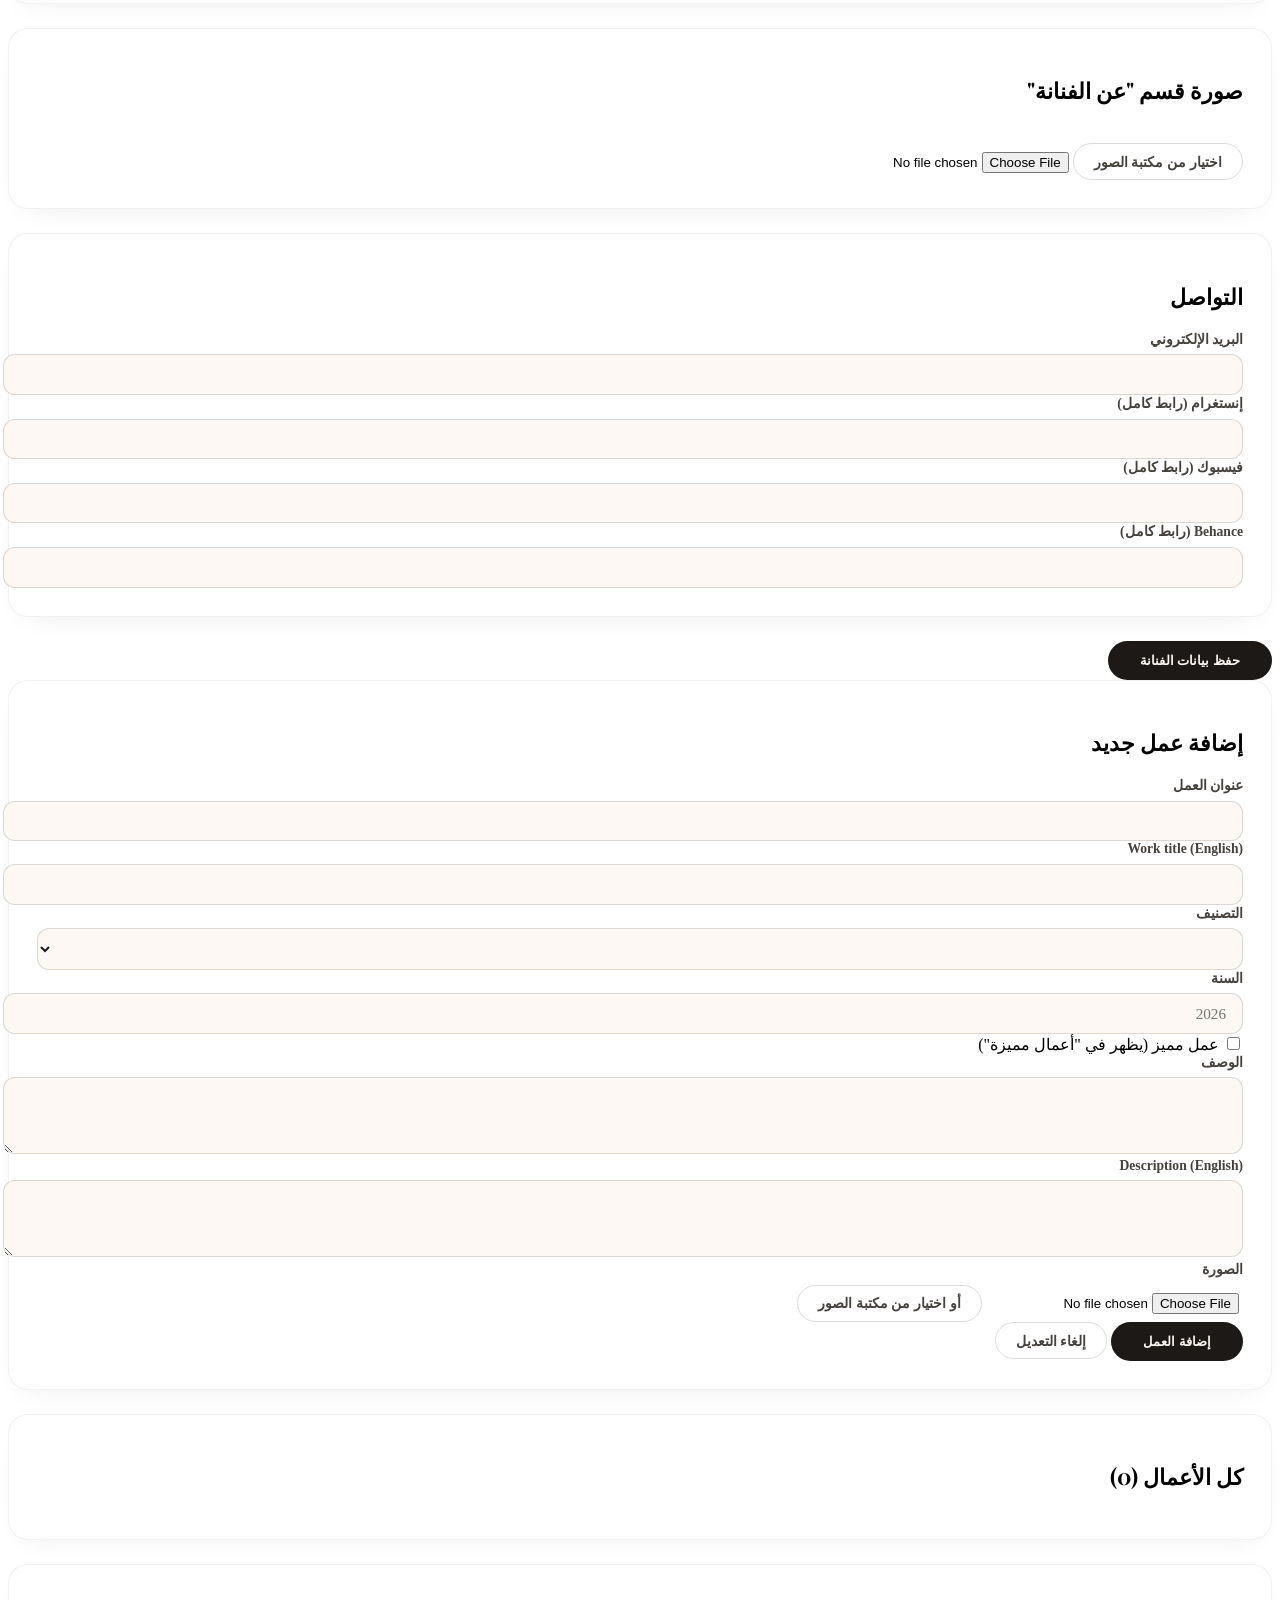
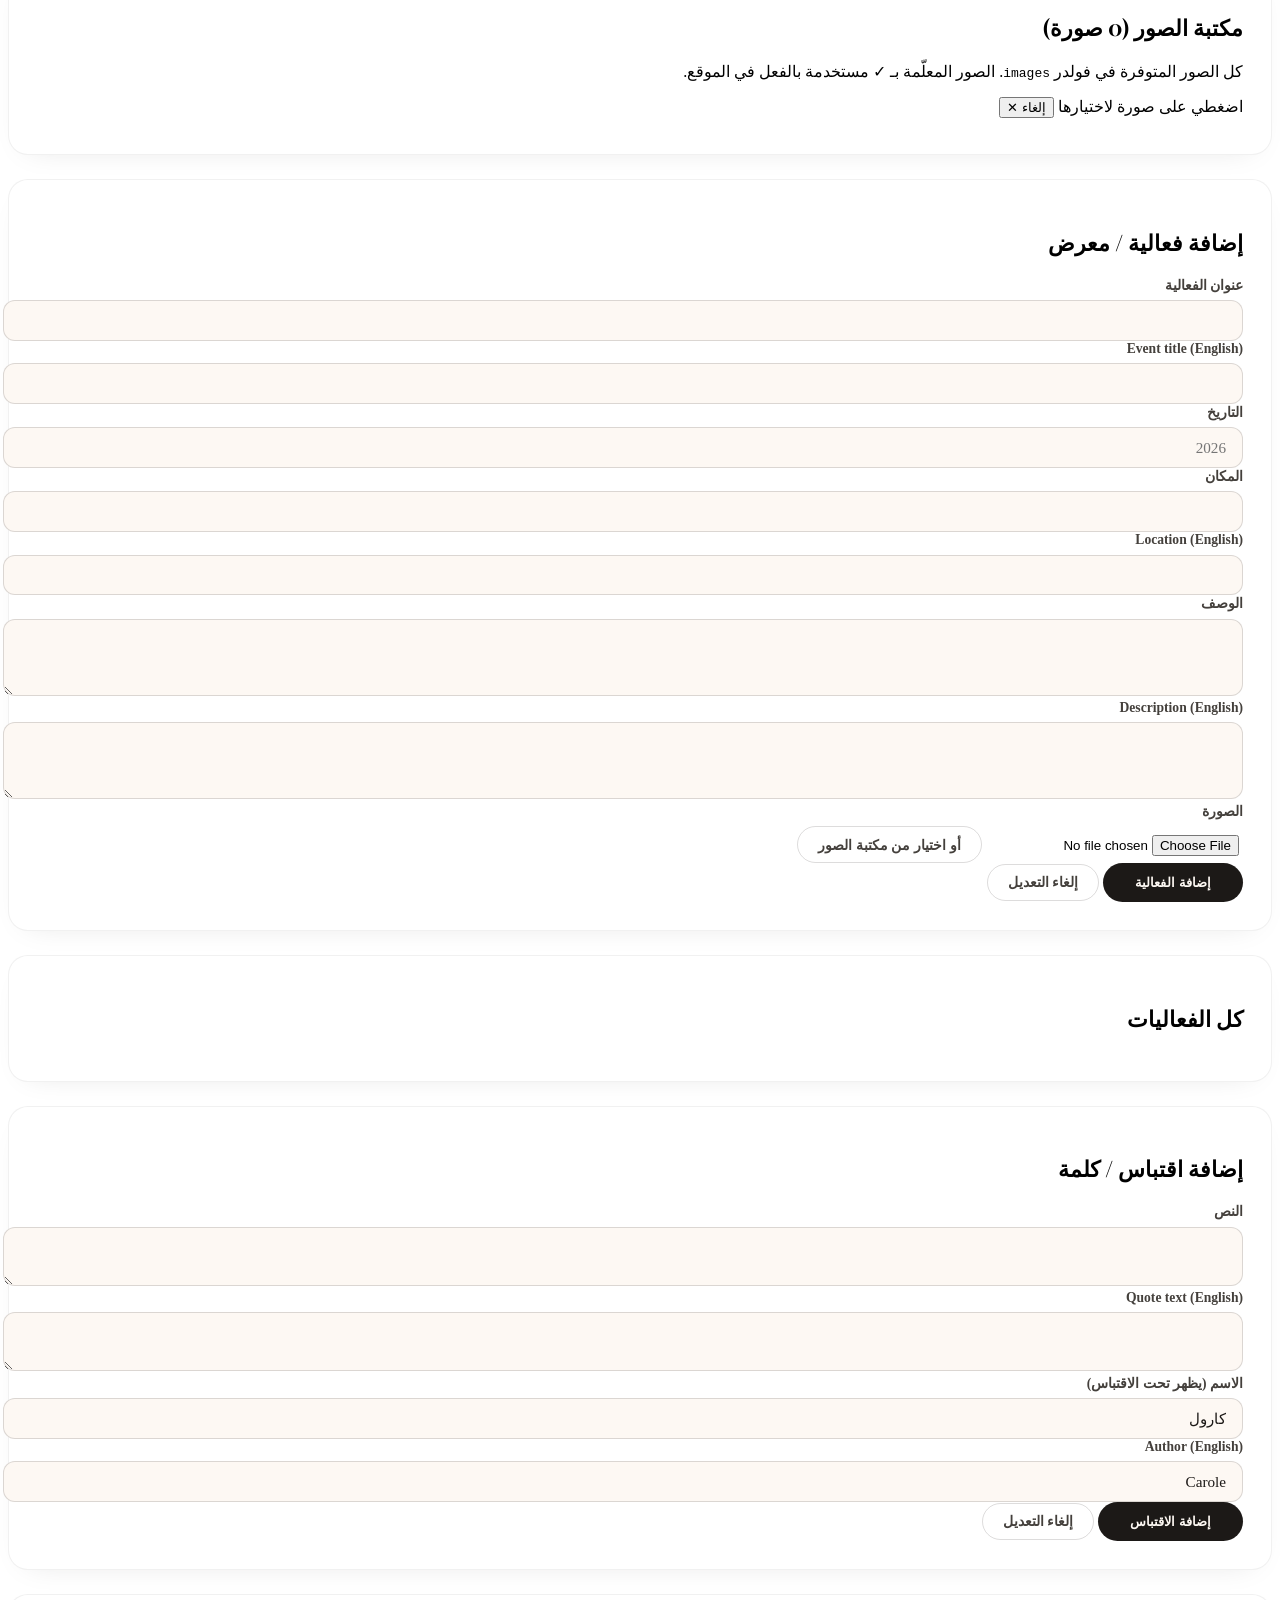
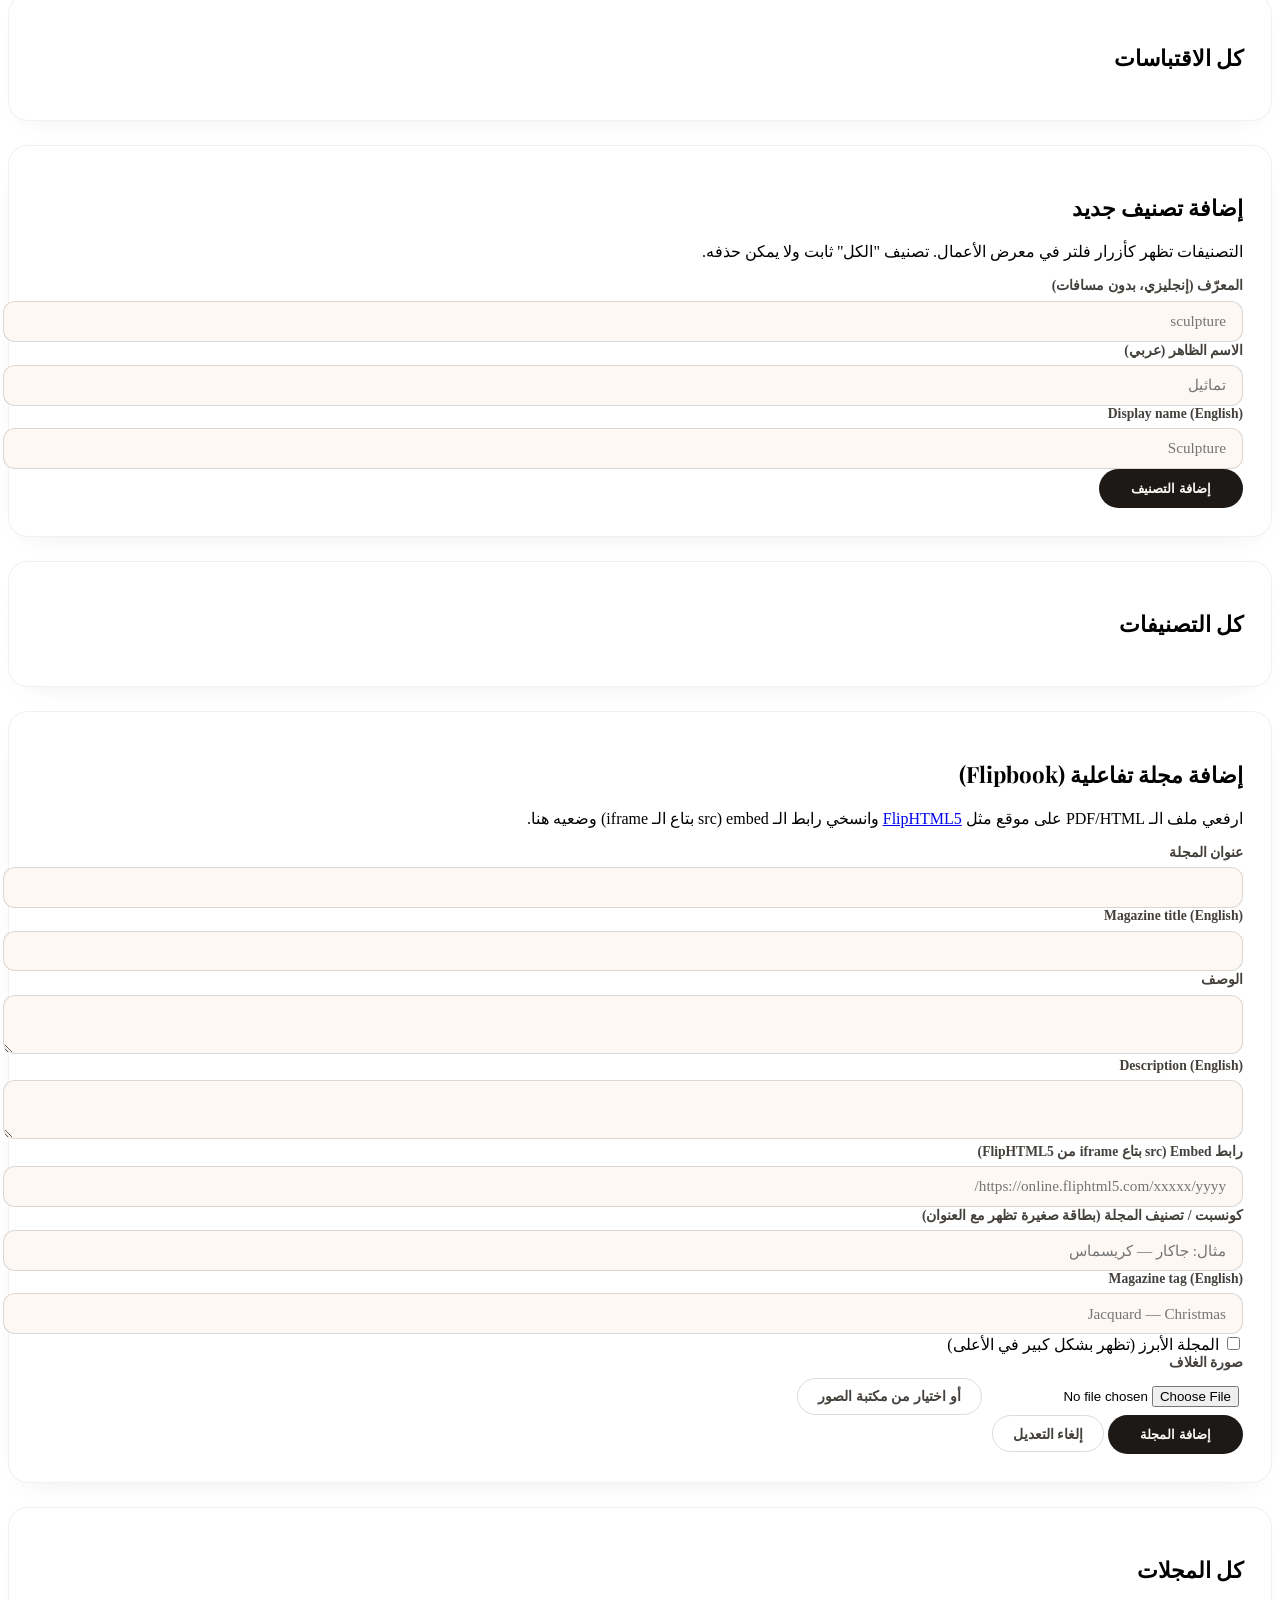
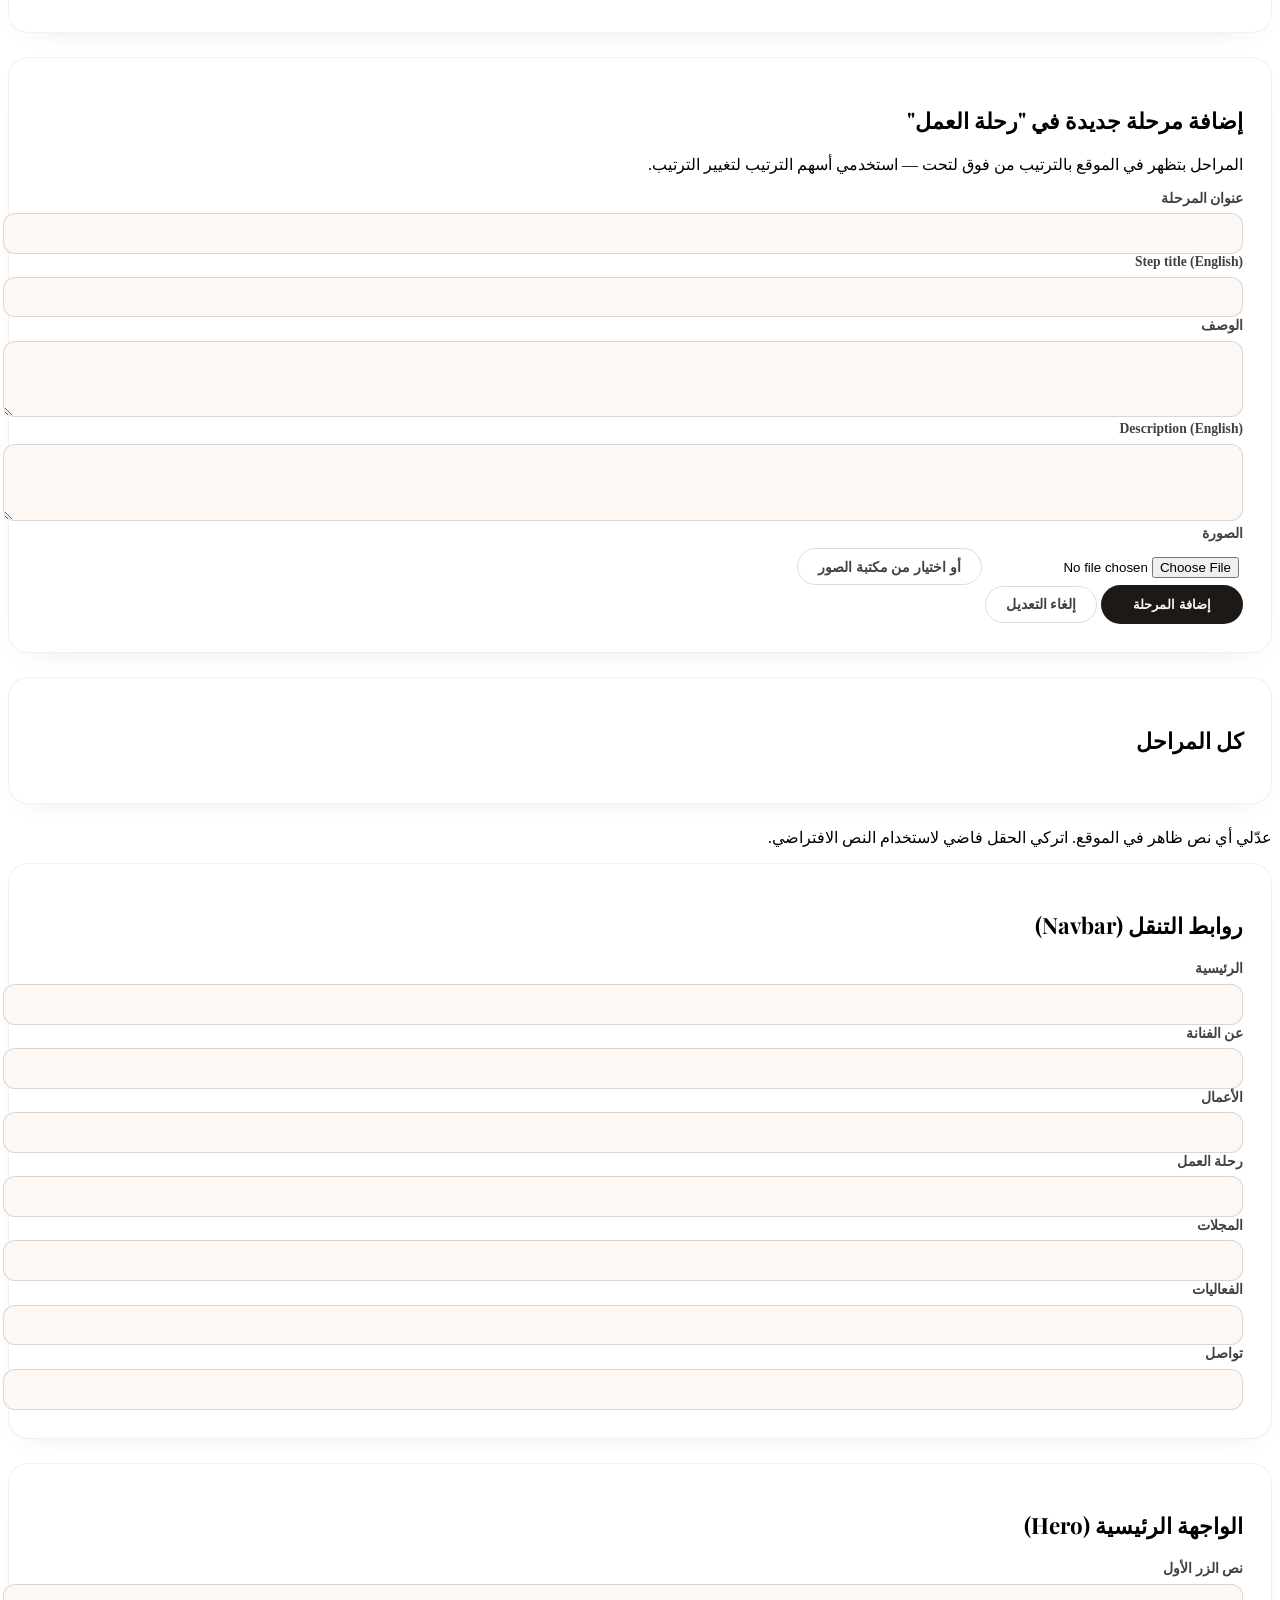
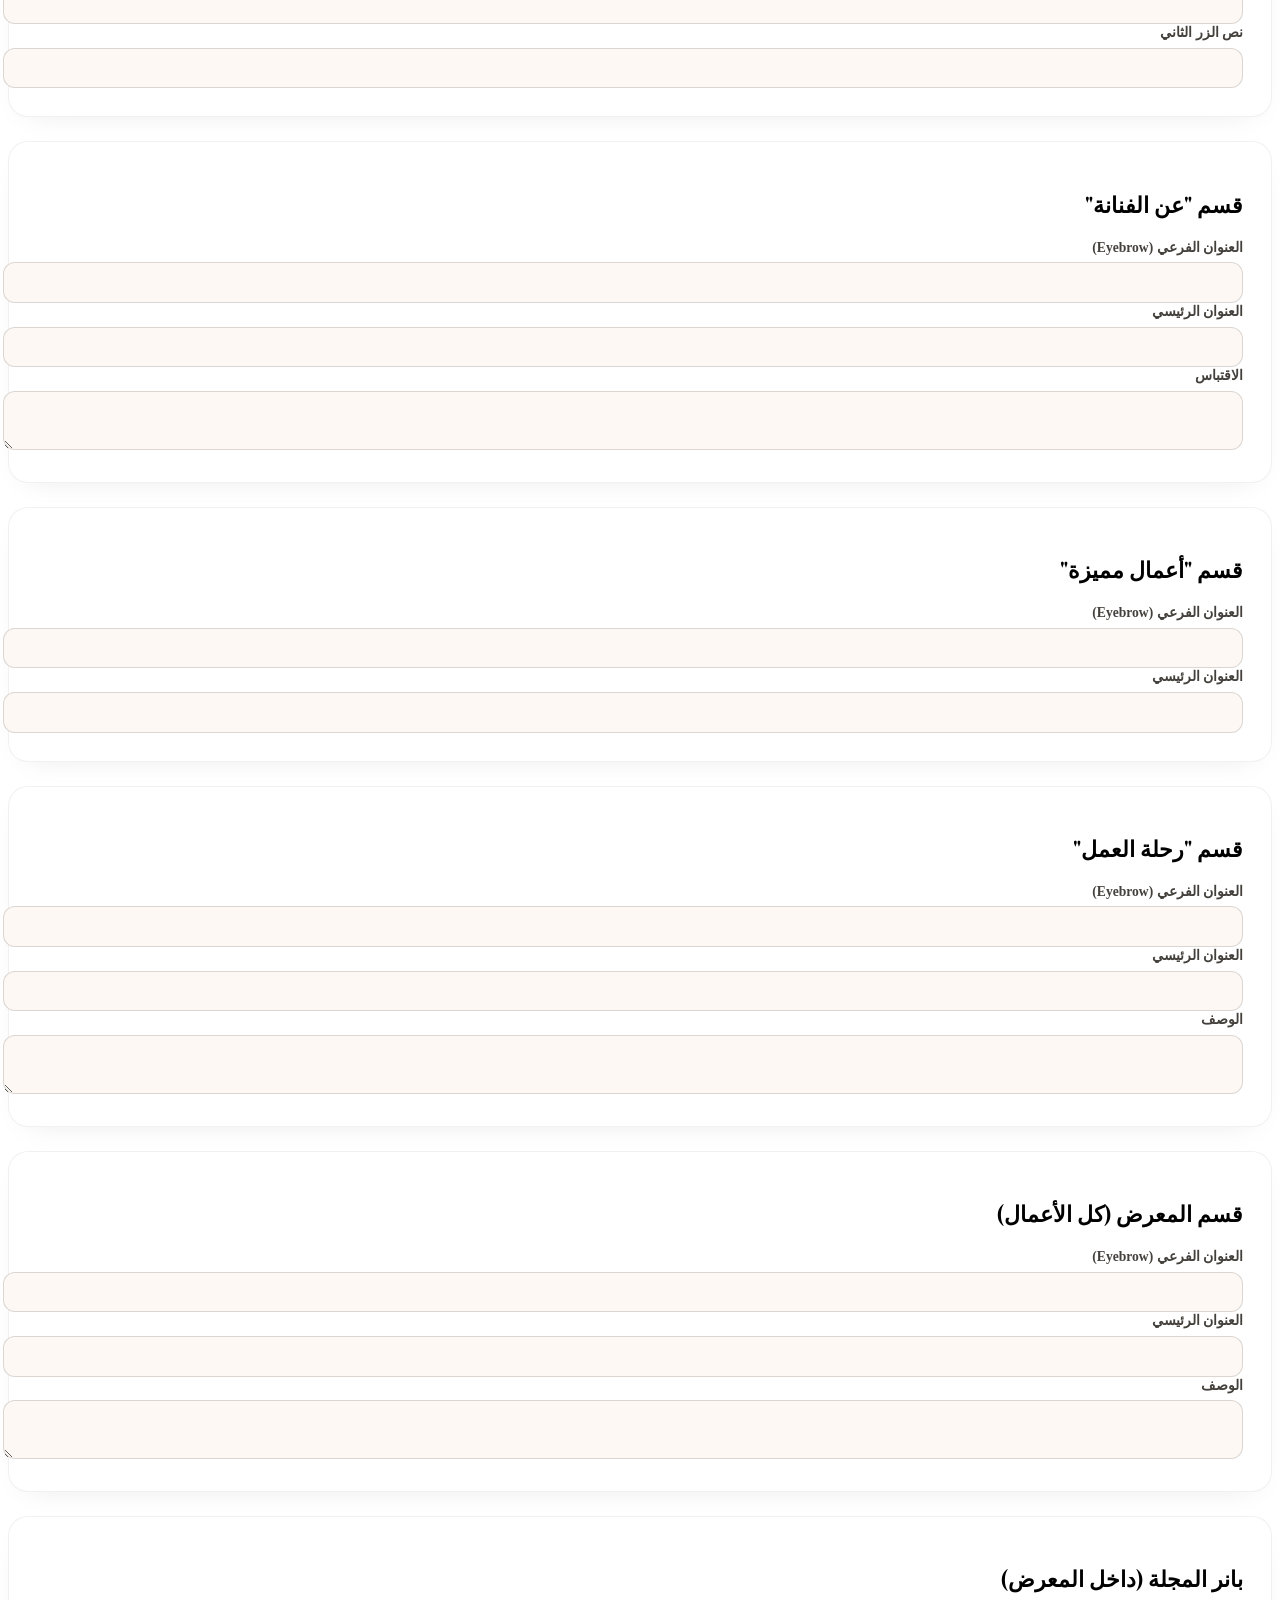
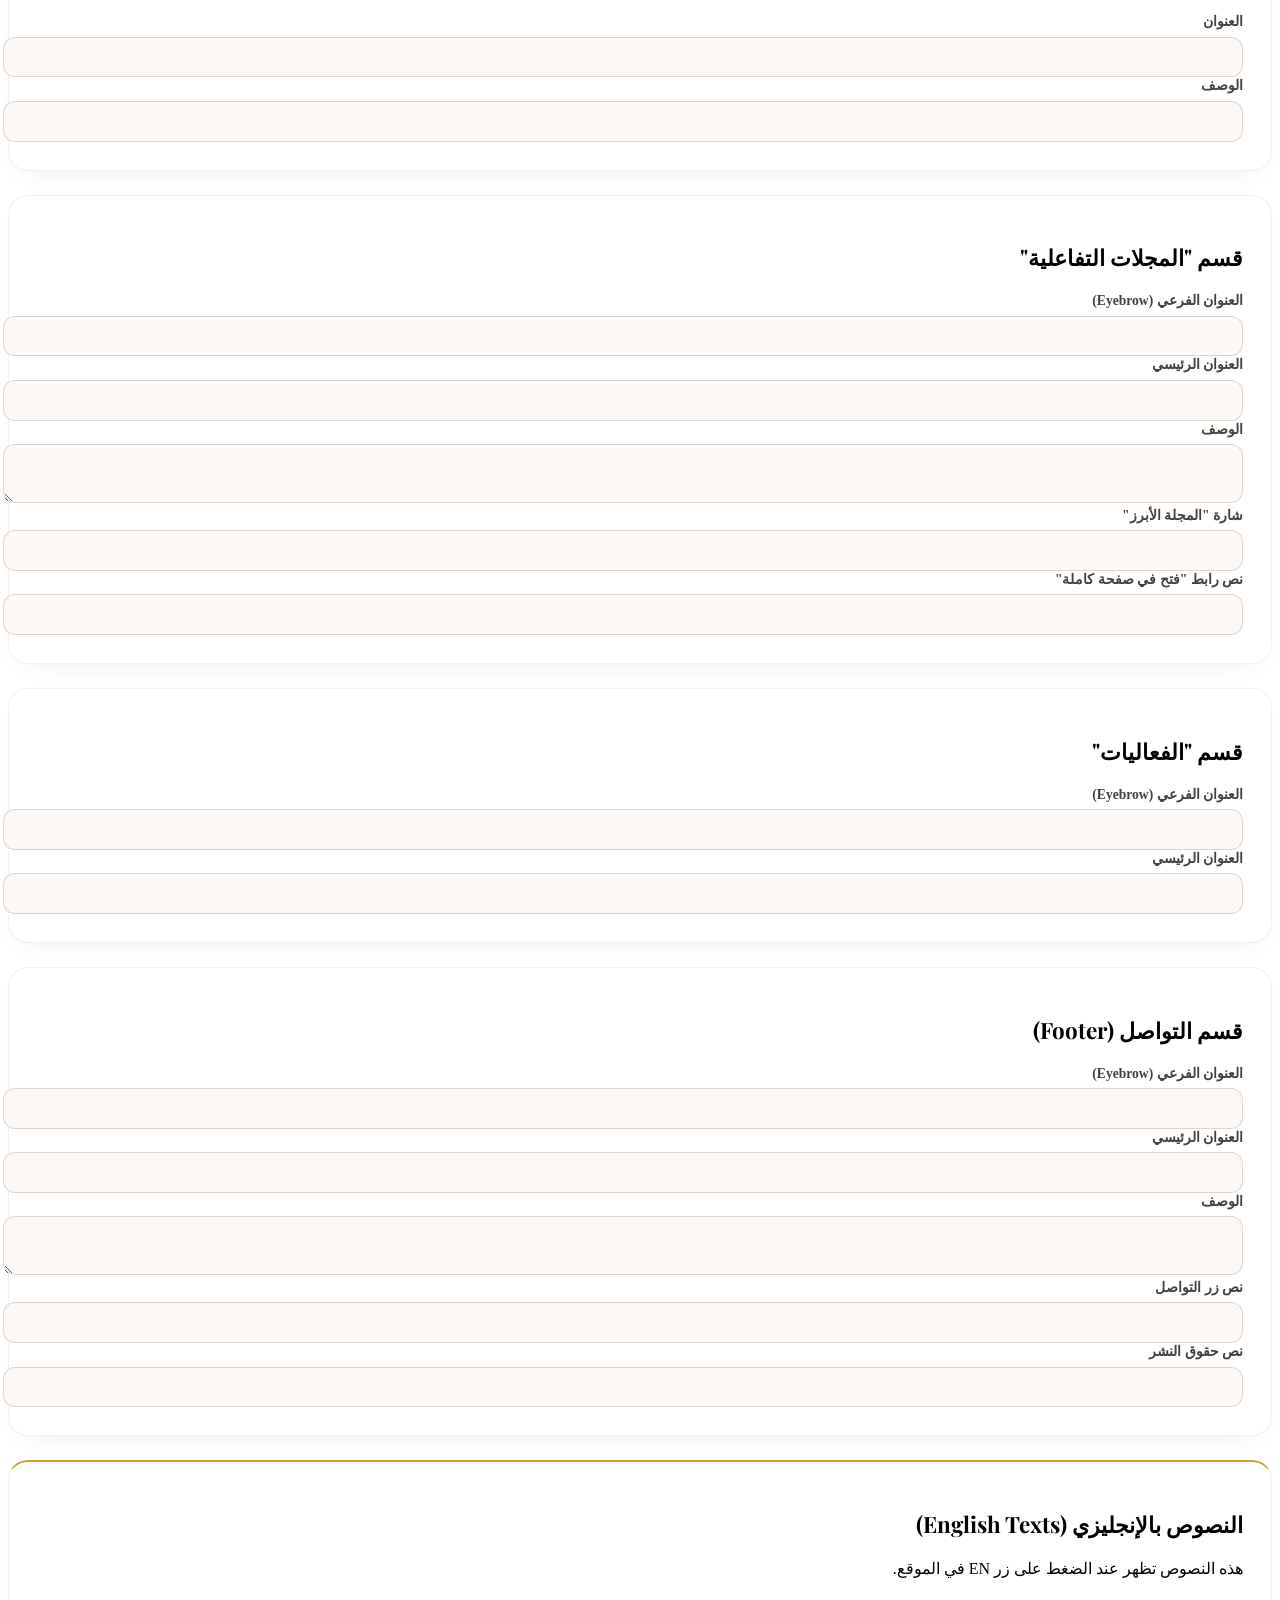
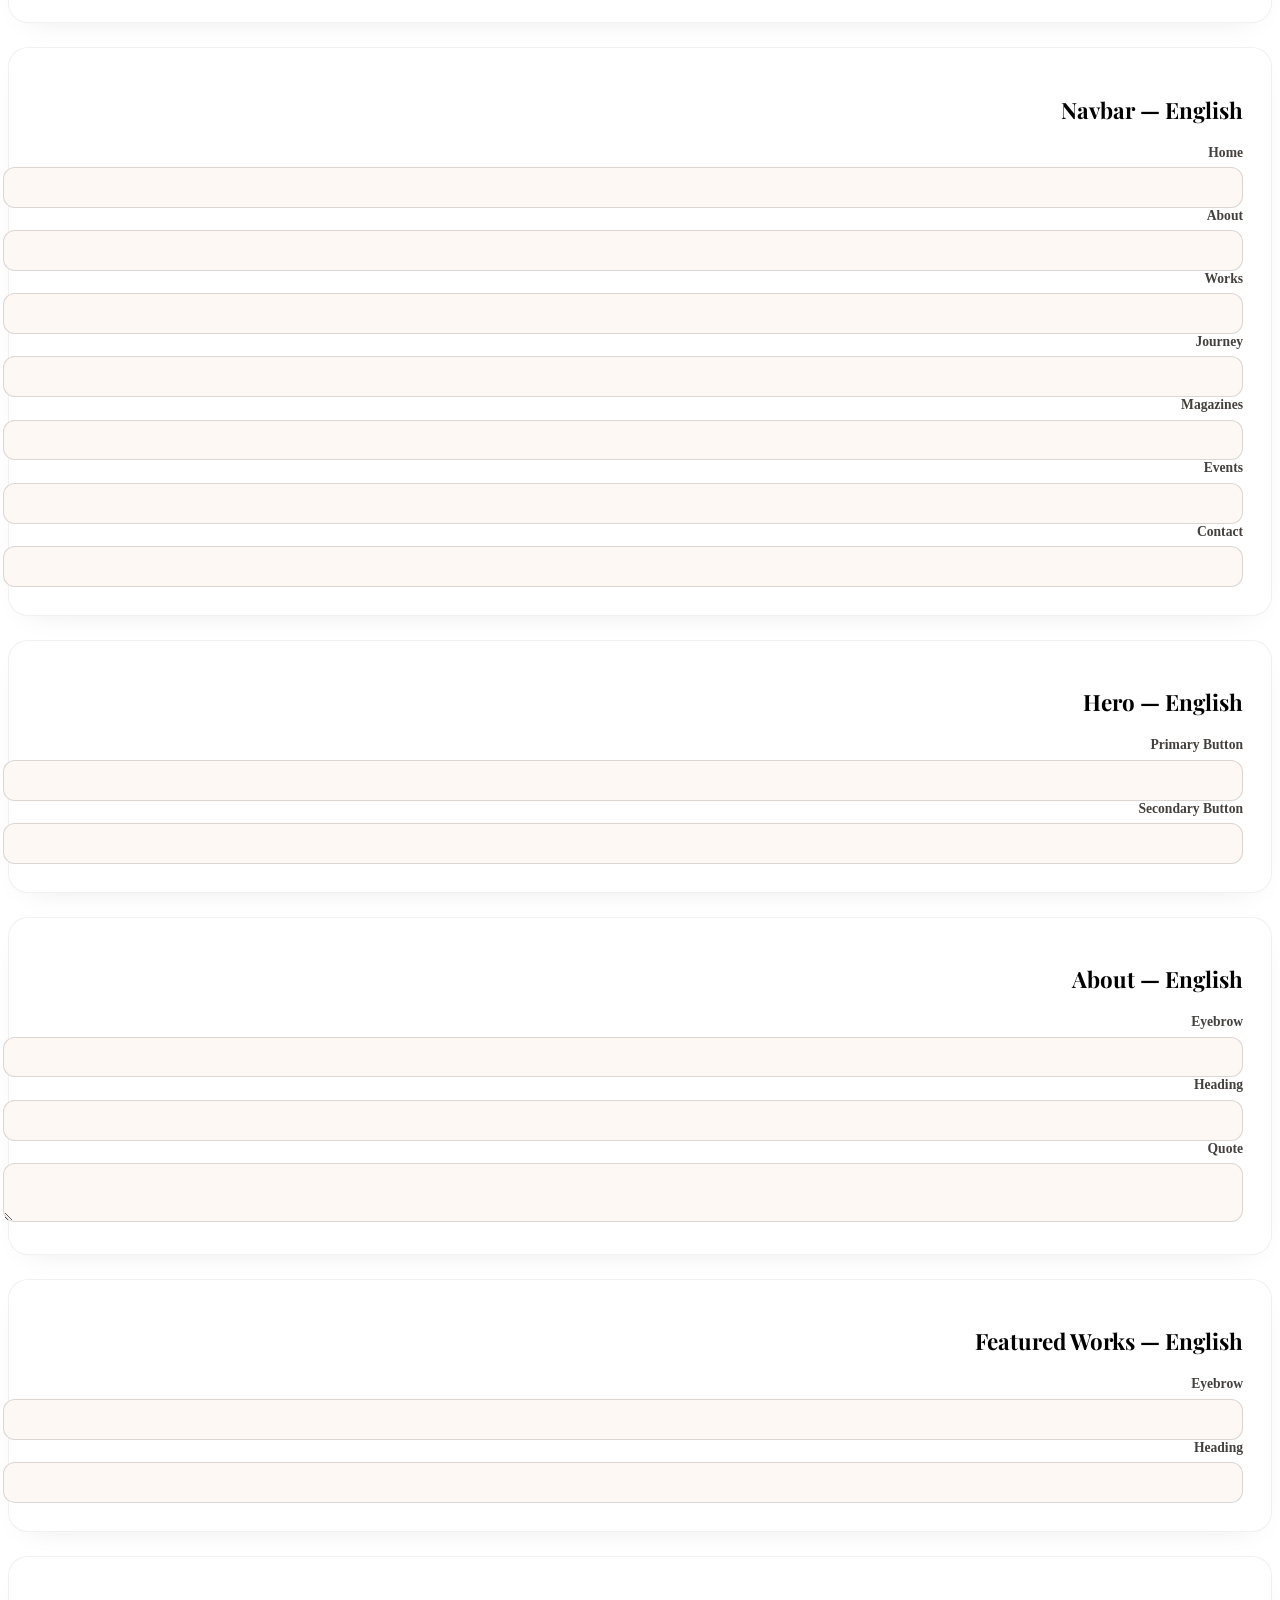
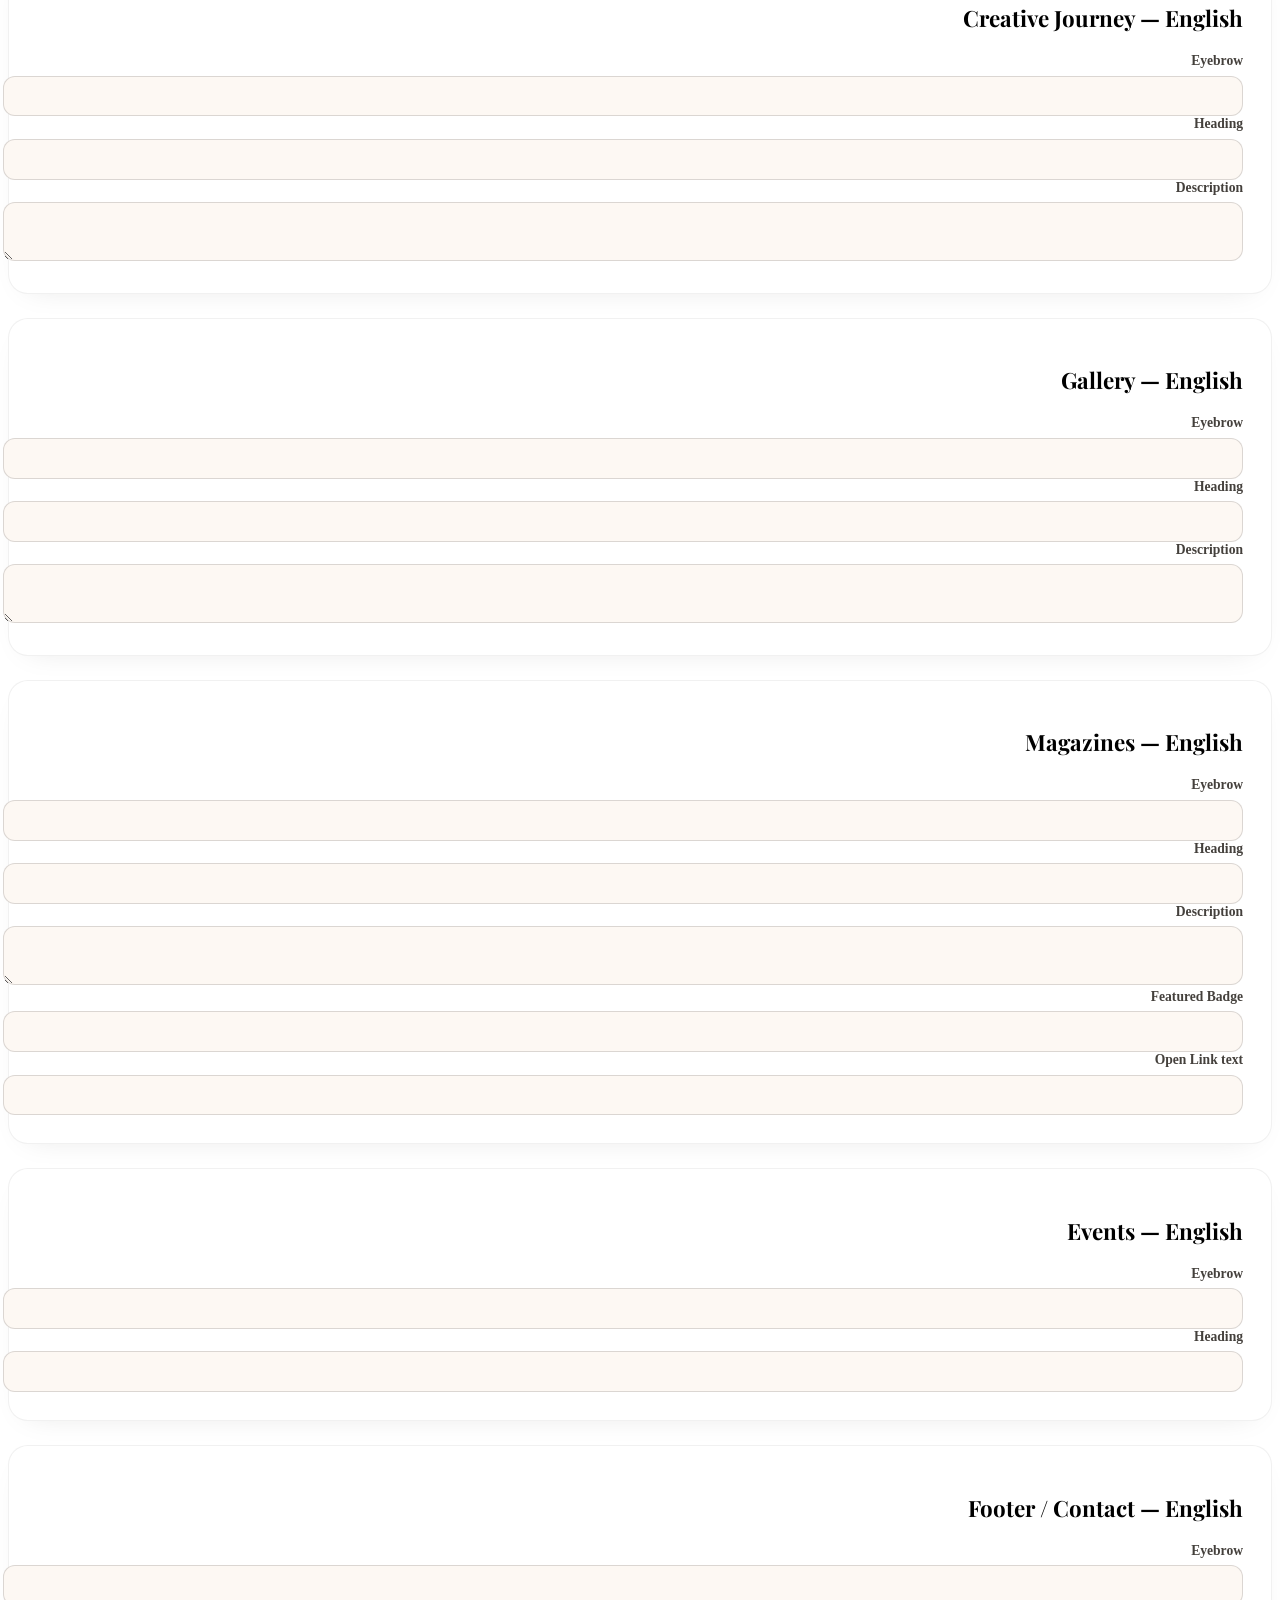
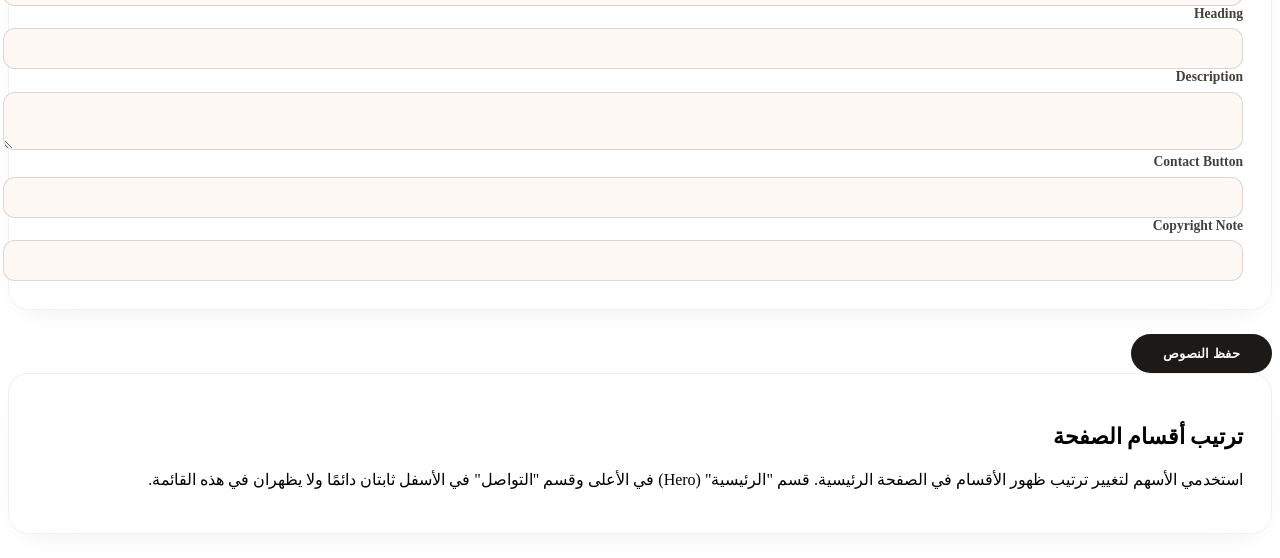
==== commit c12f5d4b: "Support English content and smooth gallery loading" ====
--- a/admin.html
+++ b/admin.html
@@ -1,620 +1,688 @@
-<!DOCTYPE html>
-<html lang="ar" dir="rtl">
-<head>
-<meta charset="UTF-8">
-<meta name="viewport" content="width=device-width, initial-scale=1.0">
-<title>لوحة التحكم | كارول</title>
-
-<link rel="preconnect" href="https://fonts.googleapis.com">
-<link rel="preconnect" href="https://fonts.gstatic.com" crossorigin>
-<link href="https://fonts.googleapis.com/css2?family=Playfair+Display:wght@500;600;700&family=Cairo:wght@300;400;500;600;700&display=swap" rel="stylesheet">
-
-<script src="https://cdn.tailwindcss.com"></script>
-<script>
-  tailwind.config = {
-    theme: {
-      extend: {
-        colors: {
-          cream:  '#FDF8F3',
-          cream2: '#F6EFE6',
-          ink:    '#1C1917',
-          ink2:   '#44403C',
-          gold:   '#C9A227',
-          gold2:  '#E8C766',
-        },
-        fontFamily: {
-          serif: ['Playfair Display', 'serif'],
-          ar:    ['Cairo', 'sans-serif'],
-        }
-      }
-    }
-  }
-</script>
-<link rel="stylesheet" href="css/admin.css?v=20260615">
-</head>
-<body class="bg-cream2 text-ink font-ar antialiased min-h-screen">
-
-<!-- ===================== TOP BAR ===================== -->
-<header class="bg-ink text-cream sticky top-0 z-40 shadow-md">
-  <div class="max-w-7xl mx-auto px-4 sm:px-6 py-4 flex flex-wrap items-center justify-between gap-3">
-    <div class="flex items-center gap-3">
-      <span class="font-serif text-2xl">لوحة التحكم</span>
-      <span class="text-cream/40 text-sm">— موقع كارول</span>
-    </div>
-    <div class="flex items-center gap-3">
-      <span id="conn-status" class="text-sm px-3 py-1.5 rounded-full bg-cream/10 text-cream/70">غير متصلة</span>
-      <button id="btn-disconnect" class="hidden cursor-pointer bg-cream/10 text-cream px-4 py-2 rounded-full text-sm font-semibold hover:bg-cream/20 transition-colors">
-        تسجيل خروج
-      </button>
-      <a href="index.html" class="cursor-pointer text-sm text-cream/70 hover:text-gold transition-colors">عرض الموقع ↗</a>
-    </div>
-  </div>
-</header>
-
-<!-- ===================== GITHUB CONNECTION PANEL ===================== -->
-<div id="gh-connect-panel" class="max-w-2xl mx-auto mt-10 px-4 sm:px-6">
-  <div class="card">
-    <h2 class="card-title">الاتصال بـ GitHub</h2>
-    <p class="text-sm text-ink2 leading-relaxed mb-4">
-      لوحة التحكم تتصل مباشرة بمستودع الموقع على GitHub لحفظ كل التعديلات.
-      محتاجة تدخلي Personal Access Token مرة واحدة فقط — يُحفظ في متصفحك فقط:
-    </p>
-    <ol class="text-sm text-ink2 leading-relaxed list-decimal pr-5 space-y-1.5 mb-5">
-      <li>افتحي صفحة <span class="font-semibold">github.com/settings/tokens?type=beta</span> من حسابك على GitHub.</li>
-      <li>اضغطي "Generate new token"، واختاري Repository access ← Only select repositories ← <span class="font-semibold">caroleehab</span>.</li>
-      <li>من Permissions، فعّلي صلاحية <span class="font-semibold">Contents: Read and write</span> فقط، واتركي باقي الصلاحيات بدون تفعيل.</li>
-      <li>اضغطي Generate token، انسخي التوكن، وضعيه في الحقل بالأسفل.</li>
-    </ol>
-    <label class="field-label">GitHub Personal Access Token</label>
-    <input id="gh-token-input" type="password" class="field-input mb-4" placeholder="github_pat_xxxxxxxxxxxxxxxxxxxx">
-    <button id="btn-connect" class="btn-primary">اتصال</button>
-    <p class="text-xs text-ink2 mt-4 leading-relaxed">
-      ملاحظة: التوكن يُحفظ على جهازك فقط (داخل المتصفح) ولا يُرسل لأي مكان غير GitHub.
-      لا تشاركي هذا التوكن مع أي شخص آخر.
-    </p>
-  </div>
-</div>
-
-<!-- ===================== TOAST ===================== -->
-<div id="toast" class="toast"></div>
-
-<!-- ===================== MAIN ===================== -->
-<main id="app" class="max-w-7xl mx-auto px-4 sm:px-6 py-8 hidden">
-
-  <!-- Tabs -->
-  <div class="flex flex-wrap gap-2 mb-8">
-    <button class="tab-btn active" data-tab="artist">بيانات الفنانة</button>
-    <button class="tab-btn" data-tab="works">الأعمال</button>
-    <button class="tab-btn" data-tab="events">الفعاليات</button>
-    <button class="tab-btn" data-tab="quotes">الاقتباسات</button>
-    <button class="tab-btn" data-tab="categories">التصنيفات</button>
-    <button class="tab-btn" data-tab="magazines">المجلات</button>
-    <button class="tab-btn" data-tab="process">رحلة العمل</button>
-    <button class="tab-btn" data-tab="texts">نصوص الموقع</button>
-    <button class="tab-btn" data-tab="sections">ترتيب الأقسام</button>
-  </div>
-
-  <!-- ============ ARTIST TAB ============ -->
-  <section data-tab-panel="artist" class="tab-panel">
-    <div class="card">
-      <h2 class="card-title">البيانات الأساسية</h2>
-      <div class="grid sm:grid-cols-2 gap-5">
-        <div>
-          <label class="field-label">الاسم (English)</label>
-          <input id="f-artist-name" class="field-input" type="text">
-        </div>
-        <div>
-          <label class="field-label">الاسم (عربي)</label>
-          <input id="f-artist-nameAr" class="field-input" type="text">
-        </div>
-        <div>
-          <label class="field-label">الصفة / التخصص</label>
-          <input id="f-artist-title" class="field-input" type="text">
-        </div>
-        <div>
-          <label class="field-label">الموقع (مدينة، دولة)</label>
-          <input id="f-artist-location" class="field-input" type="text">
-        </div>
-        <div class="sm:col-span-2">
-          <label class="field-label">عبارة الواجهة الرئيسية (Tagline)</label>
-          <input id="f-artist-tagline" class="field-input" type="text">
-        </div>
-        <div class="sm:col-span-2">
-          <label class="field-label">السيرة الذاتية (تظهر في قسم "عن الفنانة")</label>
-          <textarea id="f-artist-bio" class="field-input" rows="4"></textarea>
-        </div>
-      </div>
-    </div>
-
-    <div class="card">
-      <h2 class="card-title">صورة الهيرو (صفحة البداية)</h2>
-      <div class="flex flex-wrap items-center gap-4">
-        <img id="artist-photo-preview" class="w-28 h-28 object-cover rounded-xl border border-ink/10" src="" alt="">
-        <div class="flex flex-col gap-2">
-          <button id="btn-pick-artist-photo" class="btn-secondary">اختيار من مكتبة الصور</button>
-          <input id="f-artist-photo-upload" type="file" accept="image/*" class="text-sm">
-        </div>
-      </div>
-    </div>
-
-    <div class="card">
-      <h2 class="card-title">صورة قسم "عن الفنانة"</h2>
-      <div class="flex flex-wrap items-center gap-4">
-        <img id="artist-about-photo-preview" class="w-28 h-28 object-cover rounded-xl border border-ink/10" src="" alt="">
-        <div class="flex flex-col gap-2">
-          <button id="btn-pick-artist-about-photo" class="btn-secondary">اختيار من مكتبة الصور</button>
-          <input id="f-artist-about-photo-upload" type="file" accept="image/*" class="text-sm">
-        </div>
-      </div>
-    </div>
-
-    <div class="card">
-      <h2 class="card-title">التواصل</h2>
-      <div class="grid sm:grid-cols-2 gap-5">
-        <div>
-          <label class="field-label">البريد الإلكتروني</label>
-          <input id="f-artist-email" class="field-input" type="email">
-        </div>
-        <div>
-          <label class="field-label">إنستغرام (رابط كامل)</label>
-          <input id="f-artist-instagram" class="field-input" type="text">
-        </div>
-        <div>
-          <label class="field-label">فيسبوك (رابط كامل)</label>
-          <input id="f-artist-facebook" class="field-input" type="text">
-        </div>
-        <div>
-          <label class="field-label">Behance (رابط كامل)</label>
-          <input id="f-artist-behance" class="field-input" type="text">
-        </div>
-      </div>
-    </div>
-
-    <button id="btn-save-artist" class="btn-primary">حفظ بيانات الفنانة</button>
-  </section>
-
-  <!-- ============ WORKS TAB ============ -->
-  <section data-tab-panel="works" class="tab-panel hidden">
-    <div class="card">
-      <h2 class="card-title">إضافة عمل جديد</h2>
-      <div class="grid sm:grid-cols-2 gap-5 mb-5">
-        <div>
-          <label class="field-label">عنوان العمل</label>
-          <input id="w-title" class="field-input" type="text">
-        </div>
-        <div>
-          <label class="field-label">التصنيف</label>
-          <select id="w-category" class="field-input"></select>
-        </div>
-        <div>
-          <label class="field-label">السنة</label>
-          <input id="w-year" class="field-input" type="text" placeholder="2026">
-        </div>
-        <div class="flex items-center gap-2 mt-7">
-          <input id="w-featured" type="checkbox" class="w-5 h-5 accent-[#C9A227]">
-          <label for="w-featured" class="text-sm text-ink2">عمل مميز (يظهر في "أعمال مميزة")</label>
-        </div>
-        <div class="sm:col-span-2">
-          <label class="field-label">الوصف</label>
-          <textarea id="w-description" class="field-input" rows="3"></textarea>
-        </div>
-      </div>
-
-      <label class="field-label">الصورة</label>
-      <div class="flex flex-wrap items-center gap-4 mb-3">
-        <img id="w-image-preview" class="w-24 h-24 object-cover rounded-xl border border-ink/10 hidden" src="" alt="">
-        <input id="w-image-upload" type="file" accept="image/*" class="text-sm">
-        <button id="btn-pick-work-image" class="btn-secondary">أو اختيار من مكتبة الصور</button>
-      </div>
-
-      <div class="flex items-center gap-3">
-        <button id="btn-add-work" class="btn-primary">إضافة العمل</button>
-        <button id="btn-cancel-edit-work" class="btn-secondary hidden">إلغاء التعديل</button>
-      </div>
-    </div>
-
-    <div class="card">
-      <div class="flex items-center justify-between mb-4">
-        <h2 class="card-title !mb-0">كل الأعمال (<span id="works-count">0</span>)</h2>
-      </div>
-      <div id="works-list" class="grid sm:grid-cols-2 lg:grid-cols-3 gap-4"></div>
-    </div>
-
-    <div class="card">
-      <h2 class="card-title">مكتبة الصور (<span id="library-count">0</span> صورة)</h2>
-      <p class="text-sm text-ink2 mb-4">كل الصور المتوفرة في فولدر <code>images</code>. الصور المعلّمة بـ ✓ مستخدمة بالفعل في الموقع.</p>
-      <div id="library-picker-banner" class="hidden flex items-center justify-between gap-3 bg-gold/15 border border-gold rounded-xl px-4 py-2.5 mb-4 text-sm font-semibold">
-        <span id="library-picker-text">اضغطي على صورة لاختيارها</span>
-        <button id="btn-cancel-pick" class="cursor-pointer text-ink2 hover:text-ink">إلغاء ✕</button>
-      </div>
-      <div id="image-library" class="image-library"></div>
-    </div>
-  </section>
-
-  <!-- ============ EVENTS TAB ============ -->
-  <section data-tab-panel="events" class="tab-panel hidden">
-    <div class="card">
-      <h2 class="card-title">إضافة فعالية / معرض</h2>
-      <div class="grid sm:grid-cols-2 gap-5 mb-5">
-        <div>
-          <label class="field-label">عنوان الفعالية</label>
-          <input id="e-title" class="field-input" type="text">
-        </div>
-        <div>
-          <label class="field-label">التاريخ</label>
-          <input id="e-date" class="field-input" type="text" placeholder="2026">
-        </div>
-        <div class="sm:col-span-2">
-          <label class="field-label">المكان</label>
-          <input id="e-location" class="field-input" type="text">
-        </div>
-        <div class="sm:col-span-2">
-          <label class="field-label">الوصف</label>
-          <textarea id="e-description" class="field-input" rows="3"></textarea>
-        </div>
-      </div>
-      <label class="field-label">الصورة</label>
-      <div class="flex flex-wrap items-center gap-4 mb-3">
-        <img id="e-image-preview" class="w-24 h-24 object-cover rounded-xl border border-ink/10 hidden" src="" alt="">
-        <input id="e-image-upload" type="file" accept="image/*" class="text-sm">
-        <button id="btn-pick-event-image" class="btn-secondary">أو اختيار من مكتبة الصور</button>
-      </div>
-      <div class="flex items-center gap-3">
-        <button id="btn-add-event" class="btn-primary">إضافة الفعالية</button>
-        <button id="btn-cancel-edit-event" class="btn-secondary hidden">إلغاء التعديل</button>
-      </div>
-    </div>
-
-    <div class="card">
-      <h2 class="card-title">كل الفعاليات</h2>
-      <div id="events-list-admin" class="grid sm:grid-cols-2 gap-4"></div>
-    </div>
-  </section>
-
-  <!-- ============ QUOTES TAB ============ -->
-  <section data-tab-panel="quotes" class="tab-panel hidden">
-    <div class="card">
-      <h2 class="card-title">إضافة اقتباس / كلمة</h2>
-      <div class="grid sm:grid-cols-3 gap-5 mb-5">
-        <div class="sm:col-span-2">
-          <label class="field-label">النص</label>
-          <textarea id="q-text" class="field-input" rows="2"></textarea>
-        </div>
-        <div>
-          <label class="field-label">الاسم (يظهر تحت الاقتباس)</label>
-          <input id="q-author" class="field-input" type="text" value="كارول">
-        </div>
-      </div>
-      <div class="flex items-center gap-3">
-        <button id="btn-add-quote" class="btn-primary">إضافة الاقتباس</button>
-        <button id="btn-cancel-edit-quote" class="btn-secondary hidden">إلغاء التعديل</button>
-      </div>
-    </div>
-
-    <div class="card">
-      <h2 class="card-title">كل الاقتباسات</h2>
-      <div id="quotes-list-admin" class="space-y-3"></div>
-    </div>
-  </section>
-
-  <!-- ============ CATEGORIES TAB ============ -->
-  <section data-tab-panel="categories" class="tab-panel hidden">
-    <div class="card">
-      <h2 class="card-title">إضافة تصنيف جديد</h2>
-      <p class="text-sm text-ink2 mb-4">التصنيفات تظهر كأزرار فلتر في معرض الأعمال. تصنيف "الكل" ثابت ولا يمكن حذفه.</p>
-      <div class="grid sm:grid-cols-3 gap-5 mb-5">
-        <div>
-          <label class="field-label">المعرّف (إنجليزي، بدون مسافات)</label>
-          <input id="c-id" class="field-input" type="text" placeholder="sculpture">
-        </div>
-        <div class="sm:col-span-2">
-          <label class="field-label">الاسم الظاهر (عربي)</label>
-          <input id="c-label" class="field-input" type="text" placeholder="تماثيل">
-        </div>
-      </div>
-      <button id="btn-add-category" class="btn-primary">إضافة التصنيف</button>
-    </div>
-
-    <div class="card">
-      <h2 class="card-title">كل التصنيفات</h2>
-      <div id="categories-list-admin" class="space-y-2"></div>
-    </div>
-  </section>
-
-  <!-- ============ MAGAZINES TAB ============ -->
-  <section data-tab-panel="magazines" class="tab-panel hidden">
-    <div class="card">
-      <h2 class="card-title">إضافة مجلة تفاعلية (Flipbook)</h2>
-      <p class="text-sm text-ink2 mb-4">
-        ارفعي ملف الـ PDF/HTML على موقع مثل
-        <a href="https://fliphtml5.com" target="_blank" class="text-gold underline">FlipHTML5</a>
-        وانسخي رابط الـ embed (src بتاع الـ iframe) وضعيه هنا.
-      </p>
-      <div class="grid sm:grid-cols-2 gap-5 mb-5">
-        <div class="sm:col-span-2">
-          <label class="field-label">عنوان المجلة</label>
-          <input id="mg-title" class="field-input" type="text">
-        </div>
-        <div class="sm:col-span-2">
-          <label class="field-label">الوصف</label>
-          <textarea id="mg-description" class="field-input" rows="2"></textarea>
-        </div>
-        <div class="sm:col-span-2">
-          <label class="field-label">رابط Embed (src بتاع iframe من FlipHTML5)</label>
-          <input id="mg-embed" class="field-input" type="text" placeholder="https://online.fliphtml5.com/xxxxx/yyyy/">
-        </div>
-        <div class="sm:col-span-2">
-          <label class="field-label">كونسبت / تصنيف المجلة (بطاقة صغيرة تظهر مع العنوان)</label>
-          <input id="mg-tag" class="field-input" type="text" placeholder="مثال: جاكار — كريسماس">
-        </div>
-        <div class="flex items-center gap-2">
-          <input id="mg-featured" type="checkbox" class="w-5 h-5 accent-[#C9A227]">
-          <label for="mg-featured" class="text-sm text-ink2">المجلة الأبرز (تظهر بشكل كبير في الأعلى)</label>
-        </div>
-      </div>
-
-      <label class="field-label">صورة الغلاف</label>
-      <div class="flex flex-wrap items-center gap-4 mb-3">
-        <img id="mg-cover-preview" class="w-24 h-24 object-cover rounded-xl border border-ink/10 hidden" src="" alt="">
-        <input id="mg-cover-upload" type="file" accept="image/*" class="text-sm">
-        <button id="btn-pick-mg-cover" class="btn-secondary">أو اختيار من مكتبة الصور</button>
-      </div>
-
-      <div class="flex items-center gap-3">
-        <button id="btn-add-magazine" class="btn-primary">إضافة المجلة</button>
-        <button id="btn-cancel-edit-magazine" class="btn-secondary hidden">إلغاء التعديل</button>
-      </div>
-    </div>
-
-    <div class="card">
-      <h2 class="card-title">كل المجلات</h2>
-      <div id="magazines-list-admin" class="grid sm:grid-cols-2 gap-4"></div>
-    </div>
-  </section>
-
-  <!-- ============ PROCESS TAB ============ -->
-  <section data-tab-panel="process" class="tab-panel hidden">
-    <div class="card">
-      <h2 class="card-title">إضافة مرحلة جديدة في "رحلة العمل"</h2>
-      <p class="text-sm text-ink2 mb-4">المراحل بتظهر في الموقع بالترتيب من فوق لتحت — استخدمي أسهم الترتيب لتغيير الترتيب.</p>
-      <div class="grid sm:grid-cols-2 gap-5 mb-5">
-        <div class="sm:col-span-2">
-          <label class="field-label">عنوان المرحلة</label>
-          <input id="pr-title" class="field-input" type="text">
-        </div>
-        <div class="sm:col-span-2">
-          <label class="field-label">الوصف</label>
-          <textarea id="pr-description" class="field-input" rows="3"></textarea>
-        </div>
-      </div>
-
-      <label class="field-label">الصورة</label>
-      <div class="flex flex-wrap items-center gap-4 mb-3">
-        <img id="pr-image-preview" class="w-24 h-24 object-cover rounded-xl border border-ink/10 hidden" src="" alt="">
-        <input id="pr-image-upload" type="file" accept="image/*" class="text-sm">
-        <button id="btn-pick-pr-image" class="btn-secondary">أو اختيار من مكتبة الصور</button>
-      </div>
-
-      <div class="flex items-center gap-3">
-        <button id="btn-add-process" class="btn-primary">إضافة المرحلة</button>
-        <button id="btn-cancel-edit-process" class="btn-secondary hidden">إلغاء التعديل</button>
-      </div>
-    </div>
-
-    <div class="card">
-      <h2 class="card-title">كل المراحل</h2>
-      <div id="process-list-admin" class="space-y-3"></div>
-    </div>
-  </section>
-
-  <!-- ============ SITE TEXTS TAB ============ -->
-  <section data-tab-panel="texts" class="tab-panel hidden">
-    <p class="text-sm text-ink2 mb-4">عدّلي أي نص ظاهر في الموقع. اتركي الحقل فاضي لاستخدام النص الافتراضي.</p>
-
-    <div class="card">
-      <h2 class="card-title">روابط التنقل (Navbar)</h2>
-      <div class="grid sm:grid-cols-2 lg:grid-cols-4 gap-5">
-        <div><label class="field-label">الرئيسية</label><input id="tx-nav-home" class="field-input" type="text"></div>
-        <div><label class="field-label">عن الفنانة</label><input id="tx-nav-about" class="field-input" type="text"></div>
-        <div><label class="field-label">الأعمال</label><input id="tx-nav-gallery" class="field-input" type="text"></div>
-        <div><label class="field-label">رحلة العمل</label><input id="tx-nav-process" class="field-input" type="text"></div>
-        <div><label class="field-label">المجلات</label><input id="tx-nav-magazines" class="field-input" type="text"></div>
-        <div><label class="field-label">الفعاليات</label><input id="tx-nav-events" class="field-input" type="text"></div>
-        <div><label class="field-label">تواصل</label><input id="tx-nav-contact" class="field-input" type="text"></div>
-      </div>
-    </div>
-
-    <div class="card">
-      <h2 class="card-title">الواجهة الرئيسية (Hero)</h2>
-      <div class="grid sm:grid-cols-2 gap-5">
-        <div><label class="field-label">نص الزر الأول</label><input id="tx-hero-ctaPrimary" class="field-input" type="text"></div>
-        <div><label class="field-label">نص الزر الثاني</label><input id="tx-hero-ctaSecondary" class="field-input" type="text"></div>
-      </div>
-    </div>
-
-    <div class="card">
-      <h2 class="card-title">قسم "عن الفنانة"</h2>
-      <div class="grid sm:grid-cols-2 gap-5">
-        <div><label class="field-label">العنوان الفرعي (Eyebrow)</label><input id="tx-about-eyebrow" class="field-input" type="text"></div>
-        <div><label class="field-label">العنوان الرئيسي</label><input id="tx-about-heading" class="field-input" type="text"></div>
-        <div class="sm:col-span-2"><label class="field-label">الاقتباس</label><textarea id="tx-about-quote" class="field-input" rows="2"></textarea></div>
-      </div>
-    </div>
-
-    <div class="card">
-      <h2 class="card-title">قسم "أعمال مميزة"</h2>
-      <div class="grid sm:grid-cols-2 gap-5">
-        <div><label class="field-label">العنوان الفرعي (Eyebrow)</label><input id="tx-featured-eyebrow" class="field-input" type="text"></div>
-        <div><label class="field-label">العنوان الرئيسي</label><input id="tx-featured-heading" class="field-input" type="text"></div>
-      </div>
-    </div>
-
-    <div class="card">
-      <h2 class="card-title">قسم "رحلة العمل"</h2>
-      <div class="grid sm:grid-cols-2 gap-5">
-        <div><label class="field-label">العنوان الفرعي (Eyebrow)</label><input id="tx-process-eyebrow" class="field-input" type="text"></div>
-        <div><label class="field-label">العنوان الرئيسي</label><input id="tx-process-heading" class="field-input" type="text"></div>
-        <div class="sm:col-span-2"><label class="field-label">الوصف</label><textarea id="tx-process-description" class="field-input" rows="2"></textarea></div>
-      </div>
-    </div>
-
-    <div class="card">
-      <h2 class="card-title">قسم المعرض (كل الأعمال)</h2>
-      <div class="grid sm:grid-cols-2 gap-5">
-        <div><label class="field-label">العنوان الفرعي (Eyebrow)</label><input id="tx-gallery-eyebrow" class="field-input" type="text"></div>
-        <div><label class="field-label">العنوان الرئيسي</label><input id="tx-gallery-heading" class="field-input" type="text"></div>
-        <div class="sm:col-span-2"><label class="field-label">الوصف</label><textarea id="tx-gallery-description" class="field-input" rows="2"></textarea></div>
-      </div>
-    </div>
-
-    <div class="card">
-      <h2 class="card-title">بانر المجلة (داخل المعرض)</h2>
-      <div class="grid sm:grid-cols-2 gap-5">
-        <div><label class="field-label">العنوان</label><input id="tx-magazineBanner-title" class="field-input" type="text"></div>
-        <div><label class="field-label">الوصف</label><input id="tx-magazineBanner-description" class="field-input" type="text"></div>
-      </div>
-    </div>
-
-    <div class="card">
-      <h2 class="card-title">قسم "المجلات التفاعلية"</h2>
-      <div class="grid sm:grid-cols-2 gap-5">
-        <div><label class="field-label">العنوان الفرعي (Eyebrow)</label><input id="tx-magazines-eyebrow" class="field-input" type="text"></div>
-        <div><label class="field-label">العنوان الرئيسي</label><input id="tx-magazines-heading" class="field-input" type="text"></div>
-        <div class="sm:col-span-2"><label class="field-label">الوصف</label><textarea id="tx-magazines-description" class="field-input" rows="2"></textarea></div>
-        <div><label class="field-label">شارة "المجلة الأبرز"</label><input id="tx-magazines-badge" class="field-input" type="text"></div>
-        <div><label class="field-label">نص رابط "فتح في صفحة كاملة"</label><input id="tx-magazines-openLink" class="field-input" type="text"></div>
-      </div>
-    </div>
-
-    <div class="card">
-      <h2 class="card-title">قسم "الفعاليات"</h2>
-      <div class="grid sm:grid-cols-2 gap-5">
-        <div><label class="field-label">العنوان الفرعي (Eyebrow)</label><input id="tx-events-eyebrow" class="field-input" type="text"></div>
-        <div><label class="field-label">العنوان الرئيسي</label><input id="tx-events-heading" class="field-input" type="text"></div>
-      </div>
-    </div>
-
-    <div class="card">
-      <h2 class="card-title">قسم التواصل (Footer)</h2>
-      <div class="grid sm:grid-cols-2 gap-5">
-        <div><label class="field-label">العنوان الفرعي (Eyebrow)</label><input id="tx-footer-eyebrow" class="field-input" type="text"></div>
-        <div><label class="field-label">العنوان الرئيسي</label><input id="tx-footer-heading" class="field-input" type="text"></div>
-        <div class="sm:col-span-2"><label class="field-label">الوصف</label><textarea id="tx-footer-description" class="field-input" rows="2"></textarea></div>
-        <div><label class="field-label">نص زر التواصل</label><input id="tx-footer-contactButton" class="field-input" type="text"></div>
-        <div><label class="field-label">نص حقوق النشر</label><input id="tx-footer-note" class="field-input" type="text"></div>
-      </div>
-    </div>
-
-    <!-- ── English Texts ── -->
-    <div class="card" style="border-top: 2px solid #C9A227; margin-top: 1.5rem;">
-      <h2 class="card-title">النصوص بالإنجليزي (English Texts)</h2>
-      <p class="text-sm text-ink2 mb-4">هذه النصوص تظهر عند الضغط على زر EN في الموقع.</p>
-    </div>
-
-    <div class="card">
-      <h2 class="card-title">Navbar — English</h2>
-      <div class="grid sm:grid-cols-2 lg:grid-cols-4 gap-5">
-        <div><label class="field-label">Home</label><input id="txen-nav-home" class="field-input" type="text"></div>
-        <div><label class="field-label">About</label><input id="txen-nav-about" class="field-input" type="text"></div>
-        <div><label class="field-label">Works</label><input id="txen-nav-gallery" class="field-input" type="text"></div>
-        <div><label class="field-label">Journey</label><input id="txen-nav-process" class="field-input" type="text"></div>
-        <div><label class="field-label">Magazines</label><input id="txen-nav-magazines" class="field-input" type="text"></div>
-        <div><label class="field-label">Events</label><input id="txen-nav-events" class="field-input" type="text"></div>
-        <div><label class="field-label">Contact</label><input id="txen-nav-contact" class="field-input" type="text"></div>
-      </div>
-    </div>
-
-    <div class="card">
-      <h2 class="card-title">Hero — English</h2>
-      <div class="grid sm:grid-cols-2 gap-5">
-        <div><label class="field-label">Primary Button</label><input id="txen-hero-ctaPrimary" class="field-input" type="text"></div>
-        <div><label class="field-label">Secondary Button</label><input id="txen-hero-ctaSecondary" class="field-input" type="text"></div>
-      </div>
-    </div>
-
-    <div class="card">
-      <h2 class="card-title">About — English</h2>
-      <div class="grid sm:grid-cols-2 gap-5">
-        <div><label class="field-label">Eyebrow</label><input id="txen-about-eyebrow" class="field-input" type="text"></div>
-        <div><label class="field-label">Heading</label><input id="txen-about-heading" class="field-input" type="text"></div>
-        <div class="sm:col-span-2"><label class="field-label">Quote</label><textarea id="txen-about-quote" class="field-input" rows="2"></textarea></div>
-      </div>
-    </div>
-
-    <div class="card">
-      <h2 class="card-title">Featured Works — English</h2>
-      <div class="grid sm:grid-cols-2 gap-5">
-        <div><label class="field-label">Eyebrow</label><input id="txen-featured-eyebrow" class="field-input" type="text"></div>
-        <div><label class="field-label">Heading</label><input id="txen-featured-heading" class="field-input" type="text"></div>
-      </div>
-    </div>
-
-    <div class="card">
-      <h2 class="card-title">Creative Journey — English</h2>
-      <div class="grid sm:grid-cols-2 gap-5">
-        <div><label class="field-label">Eyebrow</label><input id="txen-process-eyebrow" class="field-input" type="text"></div>
-        <div><label class="field-label">Heading</label><input id="txen-process-heading" class="field-input" type="text"></div>
-        <div class="sm:col-span-2"><label class="field-label">Description</label><textarea id="txen-process-description" class="field-input" rows="2"></textarea></div>
-      </div>
-    </div>
-
-    <div class="card">
-      <h2 class="card-title">Gallery — English</h2>
-      <div class="grid sm:grid-cols-2 gap-5">
-        <div><label class="field-label">Eyebrow</label><input id="txen-gallery-eyebrow" class="field-input" type="text"></div>
-        <div><label class="field-label">Heading</label><input id="txen-gallery-heading" class="field-input" type="text"></div>
-        <div class="sm:col-span-2"><label class="field-label">Description</label><textarea id="txen-gallery-description" class="field-input" rows="2"></textarea></div>
-      </div>
-    </div>
-
-    <div class="card">
-      <h2 class="card-title">Magazines — English</h2>
-      <div class="grid sm:grid-cols-2 gap-5">
-        <div><label class="field-label">Eyebrow</label><input id="txen-magazines-eyebrow" class="field-input" type="text"></div>
-        <div><label class="field-label">Heading</label><input id="txen-magazines-heading" class="field-input" type="text"></div>
-        <div class="sm:col-span-2"><label class="field-label">Description</label><textarea id="txen-magazines-description" class="field-input" rows="2"></textarea></div>
-        <div><label class="field-label">Featured Badge</label><input id="txen-magazines-badge" class="field-input" type="text"></div>
-        <div><label class="field-label">Open Link text</label><input id="txen-magazines-openLink" class="field-input" type="text"></div>
-      </div>
-    </div>
-
-    <div class="card">
-      <h2 class="card-title">Events — English</h2>
-      <div class="grid sm:grid-cols-2 gap-5">
-        <div><label class="field-label">Eyebrow</label><input id="txen-events-eyebrow" class="field-input" type="text"></div>
-        <div><label class="field-label">Heading</label><input id="txen-events-heading" class="field-input" type="text"></div>
-      </div>
-    </div>
-
-    <div class="card">
-      <h2 class="card-title">Footer / Contact — English</h2>
-      <div class="grid sm:grid-cols-2 gap-5">
-        <div><label class="field-label">Eyebrow</label><input id="txen-footer-eyebrow" class="field-input" type="text"></div>
-        <div><label class="field-label">Heading</label><input id="txen-footer-heading" class="field-input" type="text"></div>
-        <div class="sm:col-span-2"><label class="field-label">Description</label><textarea id="txen-footer-description" class="field-input" rows="2"></textarea></div>
-        <div><label class="field-label">Contact Button</label><input id="txen-footer-contactButton" class="field-input" type="text"></div>
-        <div><label class="field-label">Copyright Note</label><input id="txen-footer-note" class="field-input" type="text"></div>
-      </div>
-    </div>
-
-    <button id="btn-save-texts" class="btn-primary">حفظ النصوص</button>
-  </section>
-
-  <!-- ============ SECTION ORDER TAB ============ -->
-  <section data-tab-panel="sections" class="tab-panel hidden">
-    <div class="card">
-      <h2 class="card-title">ترتيب أقسام الصفحة</h2>
-      <p class="text-sm text-ink2 mb-4">
-        استخدمي الأسهم لتغيير ترتيب ظهور الأقسام في الصفحة الرئيسية.
-        قسم "الرئيسية" (Hero) في الأعلى وقسم "التواصل" في الأسفل ثابتان دائمًا
-        ولا يظهران في هذه القائمة.
-      </p>
-      <div id="section-order-list" class="space-y-3"></div>
-    </div>
-  </section>
-
-</main>
-
-<script src="js/admin.js?v=20260615"></script>
-</body>
-</html>
+<!DOCTYPE html>
+<html lang="ar" dir="rtl">
+<head>
+<meta charset="UTF-8">
+<meta name="viewport" content="width=device-width, initial-scale=1.0">
+<title>لوحة التحكم | كارول</title>
+
+<link rel="preconnect" href="https://fonts.googleapis.com">
+<link rel="preconnect" href="https://fonts.gstatic.com" crossorigin>
+<link href="https://fonts.googleapis.com/css2?family=Playfair+Display:wght@500;600;700&family=Cairo:wght@300;400;500;600;700&display=swap" rel="stylesheet">
+
+<script src="https://cdn.tailwindcss.com"></script>
+<script>
+  tailwind.config = {
+    theme: {
+      extend: {
+        colors: {
+          cream:  '#FDF8F3',
+          cream2: '#F6EFE6',
+          ink:    '#1C1917',
+          ink2:   '#44403C',
+          gold:   '#C9A227',
+          gold2:  '#E8C766',
+        },
+        fontFamily: {
+          serif: ['Playfair Display', 'serif'],
+          ar:    ['Cairo', 'sans-serif'],
+        }
+      }
+    }
+  }
+</script>
+<link rel="stylesheet" href="css/admin.css?v=20260615">
+</head>
+<body class="bg-cream2 text-ink font-ar antialiased min-h-screen">
+
+<!-- ===================== TOP BAR ===================== -->
+<header class="bg-ink text-cream sticky top-0 z-40 shadow-md">
+  <div class="max-w-7xl mx-auto px-4 sm:px-6 py-4 flex flex-wrap items-center justify-between gap-3">
+    <div class="flex items-center gap-3">
+      <span class="font-serif text-2xl">لوحة التحكم</span>
+      <span class="text-cream/40 text-sm">— موقع كارول</span>
+    </div>
+    <div class="flex items-center gap-3">
+      <span id="conn-status" class="text-sm px-3 py-1.5 rounded-full bg-cream/10 text-cream/70">غير متصلة</span>
+      <button id="btn-disconnect" class="hidden cursor-pointer bg-cream/10 text-cream px-4 py-2 rounded-full text-sm font-semibold hover:bg-cream/20 transition-colors">
+        تسجيل خروج
+      </button>
+      <a href="index.html" class="cursor-pointer text-sm text-cream/70 hover:text-gold transition-colors">عرض الموقع ↗</a>
+    </div>
+  </div>
+</header>
+
+<!-- ===================== GITHUB CONNECTION PANEL ===================== -->
+<div id="gh-connect-panel" class="max-w-2xl mx-auto mt-10 px-4 sm:px-6">
+  <div class="card">
+    <h2 class="card-title">الاتصال بـ GitHub</h2>
+    <p class="text-sm text-ink2 leading-relaxed mb-4">
+      لوحة التحكم تتصل مباشرة بمستودع الموقع على GitHub لحفظ كل التعديلات.
+      محتاجة تدخلي Personal Access Token مرة واحدة فقط — يُحفظ في متصفحك فقط:
+    </p>
+    <ol class="text-sm text-ink2 leading-relaxed list-decimal pr-5 space-y-1.5 mb-5">
+      <li>افتحي صفحة <span class="font-semibold">github.com/settings/tokens?type=beta</span> من حسابك على GitHub.</li>
+      <li>اضغطي "Generate new token"، واختاري Repository access ← Only select repositories ← <span class="font-semibold">caroleehab</span>.</li>
+      <li>من Permissions، فعّلي صلاحية <span class="font-semibold">Contents: Read and write</span> فقط، واتركي باقي الصلاحيات بدون تفعيل.</li>
+      <li>اضغطي Generate token، انسخي التوكن، وضعيه في الحقل بالأسفل.</li>
+    </ol>
+    <label class="field-label">GitHub Personal Access Token</label>
+    <input id="gh-token-input" type="password" class="field-input mb-4" placeholder="github_pat_xxxxxxxxxxxxxxxxxxxx">
+    <button id="btn-connect" class="btn-primary">اتصال</button>
+    <p class="text-xs text-ink2 mt-4 leading-relaxed">
+      ملاحظة: التوكن يُحفظ على جهازك فقط (داخل المتصفح) ولا يُرسل لأي مكان غير GitHub.
+      لا تشاركي هذا التوكن مع أي شخص آخر.
+    </p>
+  </div>
+</div>
+
+<!-- ===================== TOAST ===================== -->
+<div id="toast" class="toast"></div>
+
+<!-- ===================== MAIN ===================== -->
+<main id="app" class="max-w-7xl mx-auto px-4 sm:px-6 py-8 hidden">
+
+  <!-- Tabs -->
+  <div class="flex flex-wrap gap-2 mb-8">
+    <button class="tab-btn active" data-tab="artist">بيانات الفنانة</button>
+    <button class="tab-btn" data-tab="works">الأعمال</button>
+    <button class="tab-btn" data-tab="events">الفعاليات</button>
+    <button class="tab-btn" data-tab="quotes">الاقتباسات</button>
+    <button class="tab-btn" data-tab="categories">التصنيفات</button>
+    <button class="tab-btn" data-tab="magazines">المجلات</button>
+    <button class="tab-btn" data-tab="process">رحلة العمل</button>
+    <button class="tab-btn" data-tab="texts">نصوص الموقع</button>
+    <button class="tab-btn" data-tab="sections">ترتيب الأقسام</button>
+  </div>
+
+  <!-- ============ ARTIST TAB ============ -->
+  <section data-tab-panel="artist" class="tab-panel">
+    <div class="card">
+      <h2 class="card-title">البيانات الأساسية</h2>
+      <div class="grid sm:grid-cols-2 gap-5">
+        <div>
+          <label class="field-label">الاسم (English)</label>
+          <input id="f-artist-name" class="field-input" type="text">
+        </div>
+        <div>
+          <label class="field-label">الاسم (عربي)</label>
+          <input id="f-artist-nameAr" class="field-input" type="text">
+        </div>
+        <div>
+          <label class="field-label">الصفة / التخصص</label>
+          <input id="f-artist-title" class="field-input" type="text">
+        </div>
+        <div>
+          <label class="field-label">Title (English)</label>
+          <input id="f-artist-title-en" class="field-input" type="text">
+        </div>
+        <div>
+          <label class="field-label">الموقع (مدينة، دولة)</label>
+          <input id="f-artist-location" class="field-input" type="text">
+        </div>
+        <div>
+          <label class="field-label">Location (English)</label>
+          <input id="f-artist-location-en" class="field-input" type="text">
+        </div>
+        <div class="sm:col-span-2">
+          <label class="field-label">عبارة الواجهة الرئيسية (Tagline)</label>
+          <input id="f-artist-tagline" class="field-input" type="text">
+        </div>
+        <div class="sm:col-span-2">
+          <label class="field-label">Tagline (English)</label>
+          <input id="f-artist-tagline-en" class="field-input" type="text">
+        </div>
+        <div class="sm:col-span-2">
+          <label class="field-label">السيرة الذاتية (تظهر في قسم "عن الفنانة")</label>
+          <textarea id="f-artist-bio" class="field-input" rows="4"></textarea>
+        </div>
+        <div class="sm:col-span-2">
+          <label class="field-label">Bio (English)</label>
+          <textarea id="f-artist-bio-en" class="field-input" rows="4"></textarea>
+        </div>
+      </div>
+    </div>
+
+    <div class="card">
+      <h2 class="card-title">صورة الهيرو (صفحة البداية)</h2>
+      <div class="flex flex-wrap items-center gap-4">
+        <img id="artist-photo-preview" class="w-28 h-28 object-cover rounded-xl border border-ink/10" src="" alt="">
+        <div class="flex flex-col gap-2">
+          <button id="btn-pick-artist-photo" class="btn-secondary">اختيار من مكتبة الصور</button>
+          <input id="f-artist-photo-upload" type="file" accept="image/*" class="text-sm">
+        </div>
+      </div>
+    </div>
+
+    <div class="card">
+      <h2 class="card-title">صورة قسم "عن الفنانة"</h2>
+      <div class="flex flex-wrap items-center gap-4">
+        <img id="artist-about-photo-preview" class="w-28 h-28 object-cover rounded-xl border border-ink/10" src="" alt="">
+        <div class="flex flex-col gap-2">
+          <button id="btn-pick-artist-about-photo" class="btn-secondary">اختيار من مكتبة الصور</button>
+          <input id="f-artist-about-photo-upload" type="file" accept="image/*" class="text-sm">
+        </div>
+      </div>
+    </div>
+
+    <div class="card">
+      <h2 class="card-title">التواصل</h2>
+      <div class="grid sm:grid-cols-2 gap-5">
+        <div>
+          <label class="field-label">البريد الإلكتروني</label>
+          <input id="f-artist-email" class="field-input" type="email">
+        </div>
+        <div>
+          <label class="field-label">إنستغرام (رابط كامل)</label>
+          <input id="f-artist-instagram" class="field-input" type="text">
+        </div>
+        <div>
+          <label class="field-label">فيسبوك (رابط كامل)</label>
+          <input id="f-artist-facebook" class="field-input" type="text">
+        </div>
+        <div>
+          <label class="field-label">Behance (رابط كامل)</label>
+          <input id="f-artist-behance" class="field-input" type="text">
+        </div>
+      </div>
+    </div>
+
+    <button id="btn-save-artist" class="btn-primary">حفظ بيانات الفنانة</button>
+  </section>
+
+  <!-- ============ WORKS TAB ============ -->
+  <section data-tab-panel="works" class="tab-panel hidden">
+    <div class="card">
+      <h2 class="card-title">إضافة عمل جديد</h2>
+      <div class="grid sm:grid-cols-2 gap-5 mb-5">
+        <div>
+          <label class="field-label">عنوان العمل</label>
+          <input id="w-title" class="field-input" type="text">
+        </div>
+        <div>
+          <label class="field-label">Work title (English)</label>
+          <input id="w-title-en" class="field-input" type="text">
+        </div>
+        <div>
+          <label class="field-label">التصنيف</label>
+          <select id="w-category" class="field-input"></select>
+        </div>
+        <div>
+          <label class="field-label">السنة</label>
+          <input id="w-year" class="field-input" type="text" placeholder="2026">
+        </div>
+        <div class="flex items-center gap-2 mt-7">
+          <input id="w-featured" type="checkbox" class="w-5 h-5 accent-[#C9A227]">
+          <label for="w-featured" class="text-sm text-ink2">عمل مميز (يظهر في "أعمال مميزة")</label>
+        </div>
+        <div class="sm:col-span-2">
+          <label class="field-label">الوصف</label>
+          <textarea id="w-description" class="field-input" rows="3"></textarea>
+        </div>
+        <div class="sm:col-span-2">
+          <label class="field-label">Description (English)</label>
+          <textarea id="w-description-en" class="field-input" rows="3"></textarea>
+        </div>
+      </div>
+
+      <label class="field-label">الصورة</label>
+      <div class="flex flex-wrap items-center gap-4 mb-3">
+        <img id="w-image-preview" class="w-24 h-24 object-cover rounded-xl border border-ink/10 hidden" src="" alt="">
+        <input id="w-image-upload" type="file" accept="image/*" class="text-sm">
+        <button id="btn-pick-work-image" class="btn-secondary">أو اختيار من مكتبة الصور</button>
+      </div>
+
+      <div class="flex items-center gap-3">
+        <button id="btn-add-work" class="btn-primary">إضافة العمل</button>
+        <button id="btn-cancel-edit-work" class="btn-secondary hidden">إلغاء التعديل</button>
+      </div>
+    </div>
+
+    <div class="card">
+      <div class="flex items-center justify-between mb-4">
+        <h2 class="card-title !mb-0">كل الأعمال (<span id="works-count">0</span>)</h2>
+      </div>
+      <div id="works-list" class="grid sm:grid-cols-2 lg:grid-cols-3 gap-4"></div>
+    </div>
+
+    <div class="card">
+      <h2 class="card-title">مكتبة الصور (<span id="library-count">0</span> صورة)</h2>
+      <p class="text-sm text-ink2 mb-4">كل الصور المتوفرة في فولدر <code>images</code>. الصور المعلّمة بـ ✓ مستخدمة بالفعل في الموقع.</p>
+      <div id="library-picker-banner" class="hidden flex items-center justify-between gap-3 bg-gold/15 border border-gold rounded-xl px-4 py-2.5 mb-4 text-sm font-semibold">
+        <span id="library-picker-text">اضغطي على صورة لاختيارها</span>
+        <button id="btn-cancel-pick" class="cursor-pointer text-ink2 hover:text-ink">إلغاء ✕</button>
+      </div>
+      <div id="image-library" class="image-library"></div>
+    </div>
+  </section>
+
+  <!-- ============ EVENTS TAB ============ -->
+  <section data-tab-panel="events" class="tab-panel hidden">
+    <div class="card">
+      <h2 class="card-title">إضافة فعالية / معرض</h2>
+      <div class="grid sm:grid-cols-2 gap-5 mb-5">
+        <div>
+          <label class="field-label">عنوان الفعالية</label>
+          <input id="e-title" class="field-input" type="text">
+        </div>
+        <div>
+          <label class="field-label">Event title (English)</label>
+          <input id="e-title-en" class="field-input" type="text">
+        </div>
+        <div>
+          <label class="field-label">التاريخ</label>
+          <input id="e-date" class="field-input" type="text" placeholder="2026">
+        </div>
+        <div class="sm:col-span-2">
+          <label class="field-label">المكان</label>
+          <input id="e-location" class="field-input" type="text">
+        </div>
+        <div class="sm:col-span-2">
+          <label class="field-label">Location (English)</label>
+          <input id="e-location-en" class="field-input" type="text">
+        </div>
+        <div class="sm:col-span-2">
+          <label class="field-label">الوصف</label>
+          <textarea id="e-description" class="field-input" rows="3"></textarea>
+        </div>
+        <div class="sm:col-span-2">
+          <label class="field-label">Description (English)</label>
+          <textarea id="e-description-en" class="field-input" rows="3"></textarea>
+        </div>
+      </div>
+      <label class="field-label">الصورة</label>
+      <div class="flex flex-wrap items-center gap-4 mb-3">
+        <img id="e-image-preview" class="w-24 h-24 object-cover rounded-xl border border-ink/10 hidden" src="" alt="">
+        <input id="e-image-upload" type="file" accept="image/*" class="text-sm">
+        <button id="btn-pick-event-image" class="btn-secondary">أو اختيار من مكتبة الصور</button>
+      </div>
+      <div class="flex items-center gap-3">
+        <button id="btn-add-event" class="btn-primary">إضافة الفعالية</button>
+        <button id="btn-cancel-edit-event" class="btn-secondary hidden">إلغاء التعديل</button>
+      </div>
+    </div>
+
+    <div class="card">
+      <h2 class="card-title">كل الفعاليات</h2>
+      <div id="events-list-admin" class="grid sm:grid-cols-2 gap-4"></div>
+    </div>
+  </section>
+
+  <!-- ============ QUOTES TAB ============ -->
+  <section data-tab-panel="quotes" class="tab-panel hidden">
+    <div class="card">
+      <h2 class="card-title">إضافة اقتباس / كلمة</h2>
+      <div class="grid sm:grid-cols-3 gap-5 mb-5">
+        <div class="sm:col-span-2">
+          <label class="field-label">النص</label>
+          <textarea id="q-text" class="field-input" rows="2"></textarea>
+        </div>
+        <div class="sm:col-span-2">
+          <label class="field-label">Quote text (English)</label>
+          <textarea id="q-text-en" class="field-input" rows="2"></textarea>
+        </div>
+        <div>
+          <label class="field-label">الاسم (يظهر تحت الاقتباس)</label>
+          <input id="q-author" class="field-input" type="text" value="كارول">
+        </div>
+        <div>
+          <label class="field-label">Author (English)</label>
+          <input id="q-author-en" class="field-input" type="text" value="Carole">
+        </div>
+      </div>
+      <div class="flex items-center gap-3">
+        <button id="btn-add-quote" class="btn-primary">إضافة الاقتباس</button>
+        <button id="btn-cancel-edit-quote" class="btn-secondary hidden">إلغاء التعديل</button>
+      </div>
+    </div>
+
+    <div class="card">
+      <h2 class="card-title">كل الاقتباسات</h2>
+      <div id="quotes-list-admin" class="space-y-3"></div>
+    </div>
+  </section>
+
+  <!-- ============ CATEGORIES TAB ============ -->
+  <section data-tab-panel="categories" class="tab-panel hidden">
+    <div class="card">
+      <h2 class="card-title">إضافة تصنيف جديد</h2>
+      <p class="text-sm text-ink2 mb-4">التصنيفات تظهر كأزرار فلتر في معرض الأعمال. تصنيف "الكل" ثابت ولا يمكن حذفه.</p>
+      <div class="grid sm:grid-cols-3 gap-5 mb-5">
+        <div>
+          <label class="field-label">المعرّف (إنجليزي، بدون مسافات)</label>
+          <input id="c-id" class="field-input" type="text" placeholder="sculpture">
+        </div>
+        <div class="sm:col-span-2">
+          <label class="field-label">الاسم الظاهر (عربي)</label>
+          <input id="c-label" class="field-input" type="text" placeholder="تماثيل">
+        </div>
+        <div class="sm:col-span-3">
+          <label class="field-label">Display name (English)</label>
+          <input id="c-label-en" class="field-input" type="text" placeholder="Sculpture">
+        </div>
+      </div>
+      <button id="btn-add-category" class="btn-primary">إضافة التصنيف</button>
+    </div>
+
+    <div class="card">
+      <h2 class="card-title">كل التصنيفات</h2>
+      <div id="categories-list-admin" class="space-y-2"></div>
+    </div>
+  </section>
+
+  <!-- ============ MAGAZINES TAB ============ -->
+  <section data-tab-panel="magazines" class="tab-panel hidden">
+    <div class="card">
+      <h2 class="card-title">إضافة مجلة تفاعلية (Flipbook)</h2>
+      <p class="text-sm text-ink2 mb-4">
+        ارفعي ملف الـ PDF/HTML على موقع مثل
+        <a href="https://fliphtml5.com" target="_blank" class="text-gold underline">FlipHTML5</a>
+        وانسخي رابط الـ embed (src بتاع الـ iframe) وضعيه هنا.
+      </p>
+      <div class="grid sm:grid-cols-2 gap-5 mb-5">
+        <div class="sm:col-span-2">
+          <label class="field-label">عنوان المجلة</label>
+          <input id="mg-title" class="field-input" type="text">
+        </div>
+        <div class="sm:col-span-2">
+          <label class="field-label">Magazine title (English)</label>
+          <input id="mg-title-en" class="field-input" type="text">
+        </div>
+        <div class="sm:col-span-2">
+          <label class="field-label">الوصف</label>
+          <textarea id="mg-description" class="field-input" rows="2"></textarea>
+        </div>
+        <div class="sm:col-span-2">
+          <label class="field-label">Description (English)</label>
+          <textarea id="mg-description-en" class="field-input" rows="2"></textarea>
+        </div>
+        <div class="sm:col-span-2">
+          <label class="field-label">رابط Embed (src بتاع iframe من FlipHTML5)</label>
+          <input id="mg-embed" class="field-input" type="text" placeholder="https://online.fliphtml5.com/xxxxx/yyyy/">
+        </div>
+        <div class="sm:col-span-2">
+          <label class="field-label">كونسبت / تصنيف المجلة (بطاقة صغيرة تظهر مع العنوان)</label>
+          <input id="mg-tag" class="field-input" type="text" placeholder="مثال: جاكار — كريسماس">
+        </div>
+        <div class="sm:col-span-2">
+          <label class="field-label">Magazine tag (English)</label>
+          <input id="mg-tag-en" class="field-input" type="text" placeholder="Jacquard — Christmas">
+        </div>
+        <div class="flex items-center gap-2">
+          <input id="mg-featured" type="checkbox" class="w-5 h-5 accent-[#C9A227]">
+          <label for="mg-featured" class="text-sm text-ink2">المجلة الأبرز (تظهر بشكل كبير في الأعلى)</label>
+        </div>
+      </div>
+
+      <label class="field-label">صورة الغلاف</label>
+      <div class="flex flex-wrap items-center gap-4 mb-3">
+        <img id="mg-cover-preview" class="w-24 h-24 object-cover rounded-xl border border-ink/10 hidden" src="" alt="">
+        <input id="mg-cover-upload" type="file" accept="image/*" class="text-sm">
+        <button id="btn-pick-mg-cover" class="btn-secondary">أو اختيار من مكتبة الصور</button>
+      </div>
+
+      <div class="flex items-center gap-3">
+        <button id="btn-add-magazine" class="btn-primary">إضافة المجلة</button>
+        <button id="btn-cancel-edit-magazine" class="btn-secondary hidden">إلغاء التعديل</button>
+      </div>
+    </div>
+
+    <div class="card">
+      <h2 class="card-title">كل المجلات</h2>
+      <div id="magazines-list-admin" class="grid sm:grid-cols-2 gap-4"></div>
+    </div>
+  </section>
+
+  <!-- ============ PROCESS TAB ============ -->
+  <section data-tab-panel="process" class="tab-panel hidden">
+    <div class="card">
+      <h2 class="card-title">إضافة مرحلة جديدة في "رحلة العمل"</h2>
+      <p class="text-sm text-ink2 mb-4">المراحل بتظهر في الموقع بالترتيب من فوق لتحت — استخدمي أسهم الترتيب لتغيير الترتيب.</p>
+      <div class="grid sm:grid-cols-2 gap-5 mb-5">
+        <div class="sm:col-span-2">
+          <label class="field-label">عنوان المرحلة</label>
+          <input id="pr-title" class="field-input" type="text">
+        </div>
+        <div class="sm:col-span-2">
+          <label class="field-label">Step title (English)</label>
+          <input id="pr-title-en" class="field-input" type="text">
+        </div>
+        <div class="sm:col-span-2">
+          <label class="field-label">الوصف</label>
+          <textarea id="pr-description" class="field-input" rows="3"></textarea>
+        </div>
+        <div class="sm:col-span-2">
+          <label class="field-label">Description (English)</label>
+          <textarea id="pr-description-en" class="field-input" rows="3"></textarea>
+        </div>
+      </div>
+
+      <label class="field-label">الصورة</label>
+      <div class="flex flex-wrap items-center gap-4 mb-3">
+        <img id="pr-image-preview" class="w-24 h-24 object-cover rounded-xl border border-ink/10 hidden" src="" alt="">
+        <input id="pr-image-upload" type="file" accept="image/*" class="text-sm">
+        <button id="btn-pick-pr-image" class="btn-secondary">أو اختيار من مكتبة الصور</button>
+      </div>
+
+      <div class="flex items-center gap-3">
+        <button id="btn-add-process" class="btn-primary">إضافة المرحلة</button>
+        <button id="btn-cancel-edit-process" class="btn-secondary hidden">إلغاء التعديل</button>
+      </div>
+    </div>
+
+    <div class="card">
+      <h2 class="card-title">كل المراحل</h2>
+      <div id="process-list-admin" class="space-y-3"></div>
+    </div>
+  </section>
+
+  <!-- ============ SITE TEXTS TAB ============ -->
+  <section data-tab-panel="texts" class="tab-panel hidden">
+    <p class="text-sm text-ink2 mb-4">عدّلي أي نص ظاهر في الموقع. اتركي الحقل فاضي لاستخدام النص الافتراضي.</p>
+
+    <div class="card">
+      <h2 class="card-title">روابط التنقل (Navbar)</h2>
+      <div class="grid sm:grid-cols-2 lg:grid-cols-4 gap-5">
+        <div><label class="field-label">الرئيسية</label><input id="tx-nav-home" class="field-input" type="text"></div>
+        <div><label class="field-label">عن الفنانة</label><input id="tx-nav-about" class="field-input" type="text"></div>
+        <div><label class="field-label">الأعمال</label><input id="tx-nav-gallery" class="field-input" type="text"></div>
+        <div><label class="field-label">رحلة العمل</label><input id="tx-nav-process" class="field-input" type="text"></div>
+        <div><label class="field-label">المجلات</label><input id="tx-nav-magazines" class="field-input" type="text"></div>
+        <div><label class="field-label">الفعاليات</label><input id="tx-nav-events" class="field-input" type="text"></div>
+        <div><label class="field-label">تواصل</label><input id="tx-nav-contact" class="field-input" type="text"></div>
+      </div>
+    </div>
+
+    <div class="card">
+      <h2 class="card-title">الواجهة الرئيسية (Hero)</h2>
+      <div class="grid sm:grid-cols-2 gap-5">
+        <div><label class="field-label">نص الزر الأول</label><input id="tx-hero-ctaPrimary" class="field-input" type="text"></div>
+        <div><label class="field-label">نص الزر الثاني</label><input id="tx-hero-ctaSecondary" class="field-input" type="text"></div>
+      </div>
+    </div>
+
+    <div class="card">
+      <h2 class="card-title">قسم "عن الفنانة"</h2>
+      <div class="grid sm:grid-cols-2 gap-5">
+        <div><label class="field-label">العنوان الفرعي (Eyebrow)</label><input id="tx-about-eyebrow" class="field-input" type="text"></div>
+        <div><label class="field-label">العنوان الرئيسي</label><input id="tx-about-heading" class="field-input" type="text"></div>
+        <div class="sm:col-span-2"><label class="field-label">الاقتباس</label><textarea id="tx-about-quote" class="field-input" rows="2"></textarea></div>
+      </div>
+    </div>
+
+    <div class="card">
+      <h2 class="card-title">قسم "أعمال مميزة"</h2>
+      <div class="grid sm:grid-cols-2 gap-5">
+        <div><label class="field-label">العنوان الفرعي (Eyebrow)</label><input id="tx-featured-eyebrow" class="field-input" type="text"></div>
+        <div><label class="field-label">العنوان الرئيسي</label><input id="tx-featured-heading" class="field-input" type="text"></div>
+      </div>
+    </div>
+
+    <div class="card">
+      <h2 class="card-title">قسم "رحلة العمل"</h2>
+      <div class="grid sm:grid-cols-2 gap-5">
+        <div><label class="field-label">العنوان الفرعي (Eyebrow)</label><input id="tx-process-eyebrow" class="field-input" type="text"></div>
+        <div><label class="field-label">العنوان الرئيسي</label><input id="tx-process-heading" class="field-input" type="text"></div>
+        <div class="sm:col-span-2"><label class="field-label">الوصف</label><textarea id="tx-process-description" class="field-input" rows="2"></textarea></div>
+      </div>
+    </div>
+
+    <div class="card">
+      <h2 class="card-title">قسم المعرض (كل الأعمال)</h2>
+      <div class="grid sm:grid-cols-2 gap-5">
+        <div><label class="field-label">العنوان الفرعي (Eyebrow)</label><input id="tx-gallery-eyebrow" class="field-input" type="text"></div>
+        <div><label class="field-label">العنوان الرئيسي</label><input id="tx-gallery-heading" class="field-input" type="text"></div>
+        <div class="sm:col-span-2"><label class="field-label">الوصف</label><textarea id="tx-gallery-description" class="field-input" rows="2"></textarea></div>
+      </div>
+    </div>
+
+    <div class="card">
+      <h2 class="card-title">بانر المجلة (داخل المعرض)</h2>
+      <div class="grid sm:grid-cols-2 gap-5">
+        <div><label class="field-label">العنوان</label><input id="tx-magazineBanner-title" class="field-input" type="text"></div>
+        <div><label class="field-label">الوصف</label><input id="tx-magazineBanner-description" class="field-input" type="text"></div>
+      </div>
+    </div>
+
+    <div class="card">
+      <h2 class="card-title">قسم "المجلات التفاعلية"</h2>
+      <div class="grid sm:grid-cols-2 gap-5">
+        <div><label class="field-label">العنوان الفرعي (Eyebrow)</label><input id="tx-magazines-eyebrow" class="field-input" type="text"></div>
+        <div><label class="field-label">العنوان الرئيسي</label><input id="tx-magazines-heading" class="field-input" type="text"></div>
+        <div class="sm:col-span-2"><label class="field-label">الوصف</label><textarea id="tx-magazines-description" class="field-input" rows="2"></textarea></div>
+        <div><label class="field-label">شارة "المجلة الأبرز"</label><input id="tx-magazines-badge" class="field-input" type="text"></div>
+        <div><label class="field-label">نص رابط "فتح في صفحة كاملة"</label><input id="tx-magazines-openLink" class="field-input" type="text"></div>
+      </div>
+    </div>
+
+    <div class="card">
+      <h2 class="card-title">قسم "الفعاليات"</h2>
+      <div class="grid sm:grid-cols-2 gap-5">
+        <div><label class="field-label">العنوان الفرعي (Eyebrow)</label><input id="tx-events-eyebrow" class="field-input" type="text"></div>
+        <div><label class="field-label">العنوان الرئيسي</label><input id="tx-events-heading" class="field-input" type="text"></div>
+      </div>
+    </div>
+
+    <div class="card">
+      <h2 class="card-title">قسم التواصل (Footer)</h2>
+      <div class="grid sm:grid-cols-2 gap-5">
+        <div><label class="field-label">العنوان الفرعي (Eyebrow)</label><input id="tx-footer-eyebrow" class="field-input" type="text"></div>
+        <div><label class="field-label">العنوان الرئيسي</label><input id="tx-footer-heading" class="field-input" type="text"></div>
+        <div class="sm:col-span-2"><label class="field-label">الوصف</label><textarea id="tx-footer-description" class="field-input" rows="2"></textarea></div>
+        <div><label class="field-label">نص زر التواصل</label><input id="tx-footer-contactButton" class="field-input" type="text"></div>
+        <div><label class="field-label">نص حقوق النشر</label><input id="tx-footer-note" class="field-input" type="text"></div>
+      </div>
+    </div>
+
+    <!-- ── English Texts ── -->
+    <div class="card" style="border-top: 2px solid #C9A227; margin-top: 1.5rem;">
+      <h2 class="card-title">النصوص بالإنجليزي (English Texts)</h2>
+      <p class="text-sm text-ink2 mb-4">هذه النصوص تظهر عند الضغط على زر EN في الموقع.</p>
+    </div>
+
+    <div class="card">
+      <h2 class="card-title">Navbar — English</h2>
+      <div class="grid sm:grid-cols-2 lg:grid-cols-4 gap-5">
+        <div><label class="field-label">Home</label><input id="txen-nav-home" class="field-input" type="text"></div>
+        <div><label class="field-label">About</label><input id="txen-nav-about" class="field-input" type="text"></div>
+        <div><label class="field-label">Works</label><input id="txen-nav-gallery" class="field-input" type="text"></div>
+        <div><label class="field-label">Journey</label><input id="txen-nav-process" class="field-input" type="text"></div>
+        <div><label class="field-label">Magazines</label><input id="txen-nav-magazines" class="field-input" type="text"></div>
+        <div><label class="field-label">Events</label><input id="txen-nav-events" class="field-input" type="text"></div>
+        <div><label class="field-label">Contact</label><input id="txen-nav-contact" class="field-input" type="text"></div>
+      </div>
+    </div>
+
+    <div class="card">
+      <h2 class="card-title">Hero — English</h2>
+      <div class="grid sm:grid-cols-2 gap-5">
+        <div><label class="field-label">Primary Button</label><input id="txen-hero-ctaPrimary" class="field-input" type="text"></div>
+        <div><label class="field-label">Secondary Button</label><input id="txen-hero-ctaSecondary" class="field-input" type="text"></div>
+      </div>
+    </div>
+
+    <div class="card">
+      <h2 class="card-title">About — English</h2>
+      <div class="grid sm:grid-cols-2 gap-5">
+        <div><label class="field-label">Eyebrow</label><input id="txen-about-eyebrow" class="field-input" type="text"></div>
+        <div><label class="field-label">Heading</label><input id="txen-about-heading" class="field-input" type="text"></div>
+        <div class="sm:col-span-2"><label class="field-label">Quote</label><textarea id="txen-about-quote" class="field-input" rows="2"></textarea></div>
+      </div>
+    </div>
+
+    <div class="card">
+      <h2 class="card-title">Featured Works — English</h2>
+      <div class="grid sm:grid-cols-2 gap-5">
+        <div><label class="field-label">Eyebrow</label><input id="txen-featured-eyebrow" class="field-input" type="text"></div>
+        <div><label class="field-label">Heading</label><input id="txen-featured-heading" class="field-input" type="text"></div>
+      </div>
+    </div>
+
+    <div class="card">
+      <h2 class="card-title">Creative Journey — English</h2>
+      <div class="grid sm:grid-cols-2 gap-5">
+        <div><label class="field-label">Eyebrow</label><input id="txen-process-eyebrow" class="field-input" type="text"></div>
+        <div><label class="field-label">Heading</label><input id="txen-process-heading" class="field-input" type="text"></div>
+        <div class="sm:col-span-2"><label class="field-label">Description</label><textarea id="txen-process-description" class="field-input" rows="2"></textarea></div>
+      </div>
+    </div>
+
+    <div class="card">
+      <h2 class="card-title">Gallery — English</h2>
+      <div class="grid sm:grid-cols-2 gap-5">
+        <div><label class="field-label">Eyebrow</label><input id="txen-gallery-eyebrow" class="field-input" type="text"></div>
+        <div><label class="field-label">Heading</label><input id="txen-gallery-heading" class="field-input" type="text"></div>
+        <div class="sm:col-span-2"><label class="field-label">Description</label><textarea id="txen-gallery-description" class="field-input" rows="2"></textarea></div>
+      </div>
+    </div>
+
+    <div class="card">
+      <h2 class="card-title">Magazines — English</h2>
+      <div class="grid sm:grid-cols-2 gap-5">
+        <div><label class="field-label">Eyebrow</label><input id="txen-magazines-eyebrow" class="field-input" type="text"></div>
+        <div><label class="field-label">Heading</label><input id="txen-magazines-heading" class="field-input" type="text"></div>
+        <div class="sm:col-span-2"><label class="field-label">Description</label><textarea id="txen-magazines-description" class="field-input" rows="2"></textarea></div>
+        <div><label class="field-label">Featured Badge</label><input id="txen-magazines-badge" class="field-input" type="text"></div>
+        <div><label class="field-label">Open Link text</label><input id="txen-magazines-openLink" class="field-input" type="text"></div>
+      </div>
+    </div>
+
+    <div class="card">
+      <h2 class="card-title">Events — English</h2>
+      <div class="grid sm:grid-cols-2 gap-5">
+        <div><label class="field-label">Eyebrow</label><input id="txen-events-eyebrow" class="field-input" type="text"></div>
+        <div><label class="field-label">Heading</label><input id="txen-events-heading" class="field-input" type="text"></div>
+      </div>
+    </div>
+
+    <div class="card">
+      <h2 class="card-title">Footer / Contact — English</h2>
+      <div class="grid sm:grid-cols-2 gap-5">
+        <div><label class="field-label">Eyebrow</label><input id="txen-footer-eyebrow" class="field-input" type="text"></div>
+        <div><label class="field-label">Heading</label><input id="txen-footer-heading" class="field-input" type="text"></div>
+        <div class="sm:col-span-2"><label class="field-label">Description</label><textarea id="txen-footer-description" class="field-input" rows="2"></textarea></div>
+        <div><label class="field-label">Contact Button</label><input id="txen-footer-contactButton" class="field-input" type="text"></div>
+        <div><label class="field-label">Copyright Note</label><input id="txen-footer-note" class="field-input" type="text"></div>
+      </div>
+    </div>
+
+    <button id="btn-save-texts" class="btn-primary">حفظ النصوص</button>
+  </section>
+
+  <!-- ============ SECTION ORDER TAB ============ -->
+  <section data-tab-panel="sections" class="tab-panel hidden">
+    <div class="card">
+      <h2 class="card-title">ترتيب أقسام الصفحة</h2>
+      <p class="text-sm text-ink2 mb-4">
+        استخدمي الأسهم لتغيير ترتيب ظهور الأقسام في الصفحة الرئيسية.
+        قسم "الرئيسية" (Hero) في الأعلى وقسم "التواصل" في الأسفل ثابتان دائمًا
+        ولا يظهران في هذه القائمة.
+      </p>
+      <div id="section-order-list" class="space-y-3"></div>
+    </div>
+  </section>
+
+</main>
+
+<script src="js/admin.js?v=20260615"></script>
+</body>
+</html>
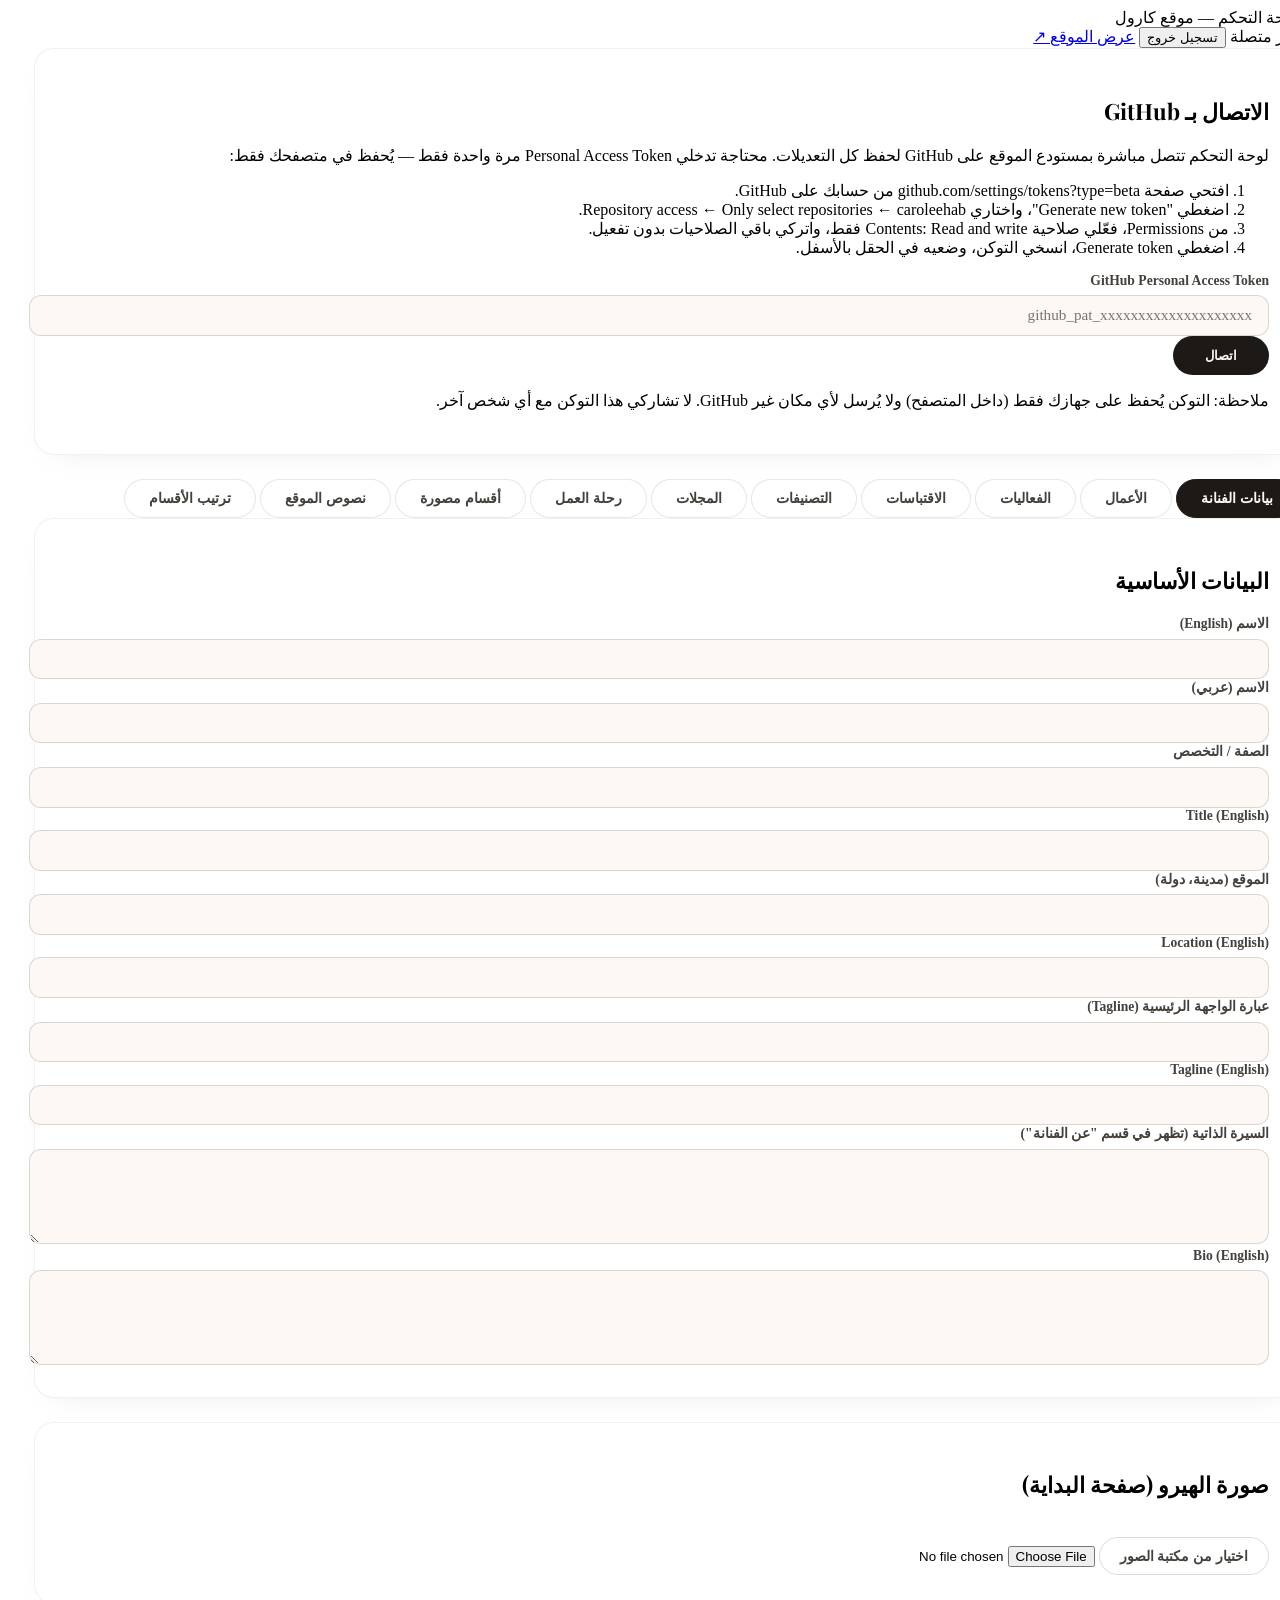
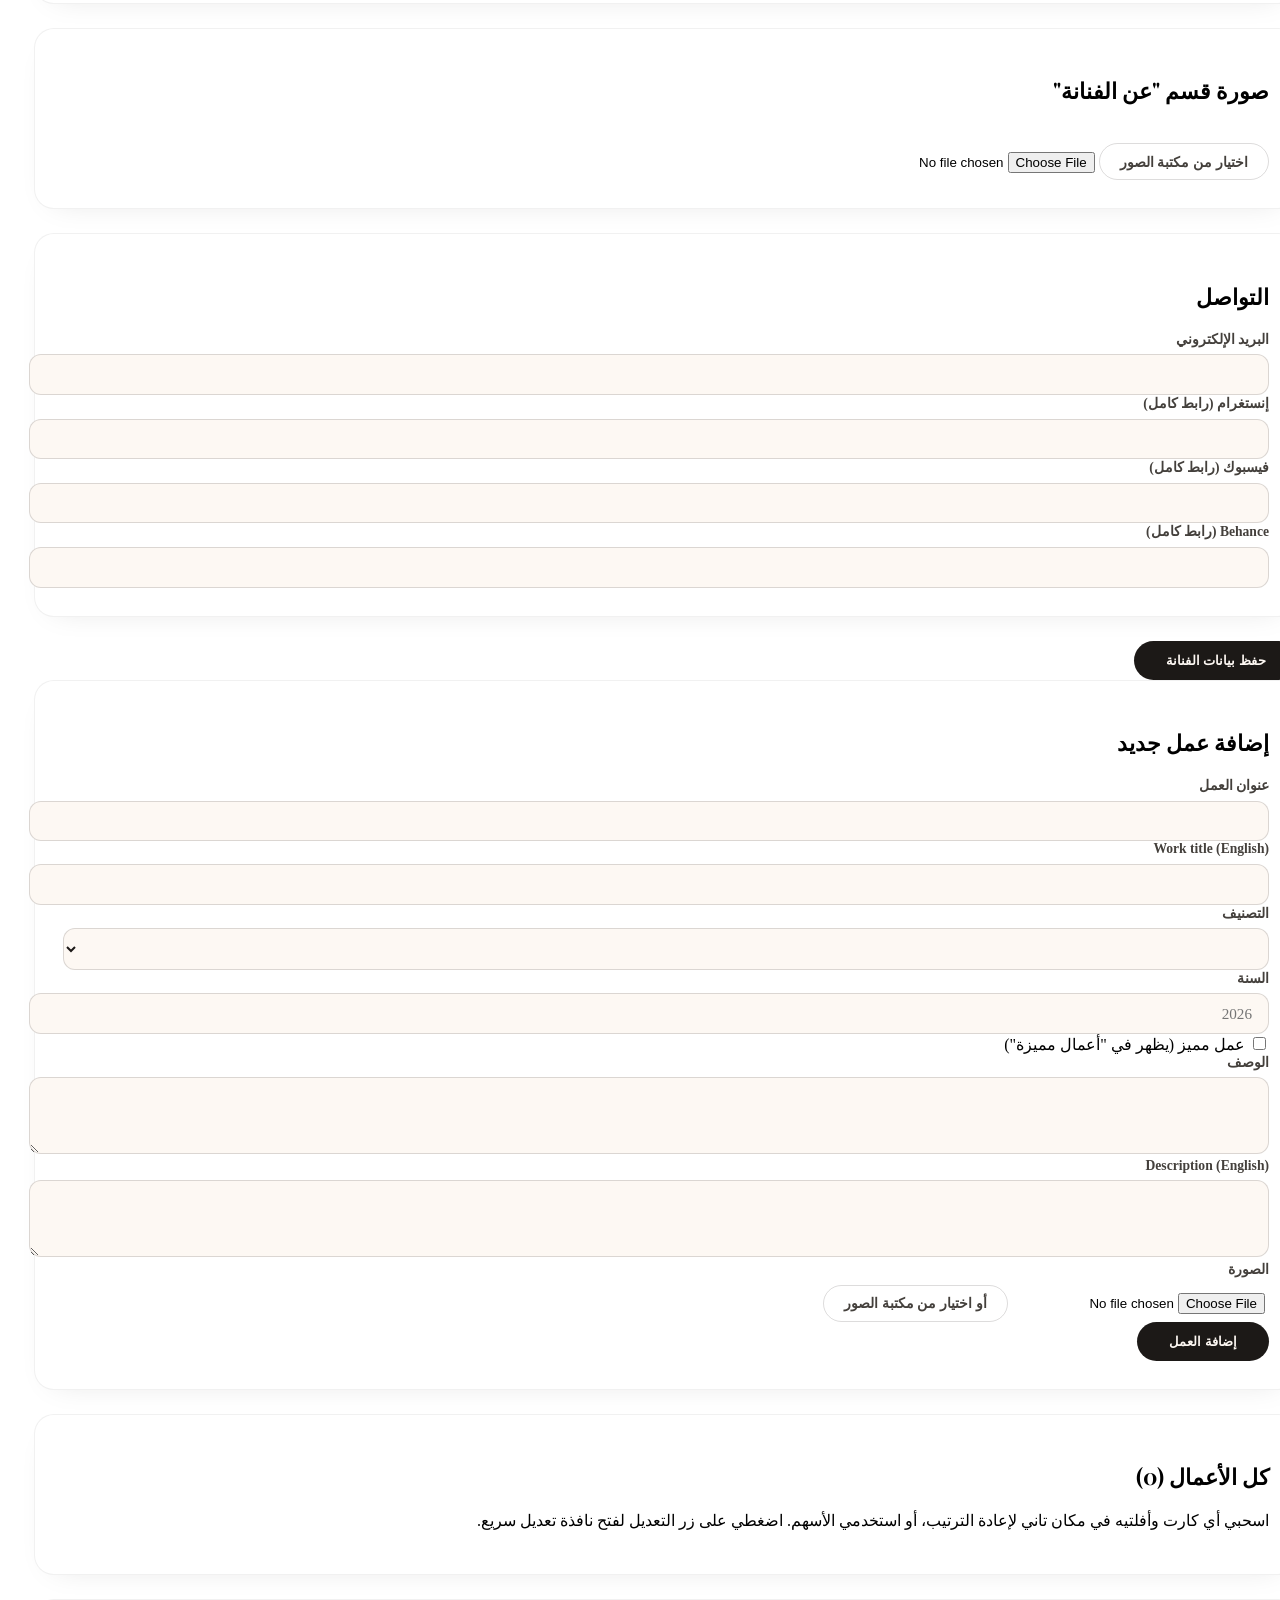
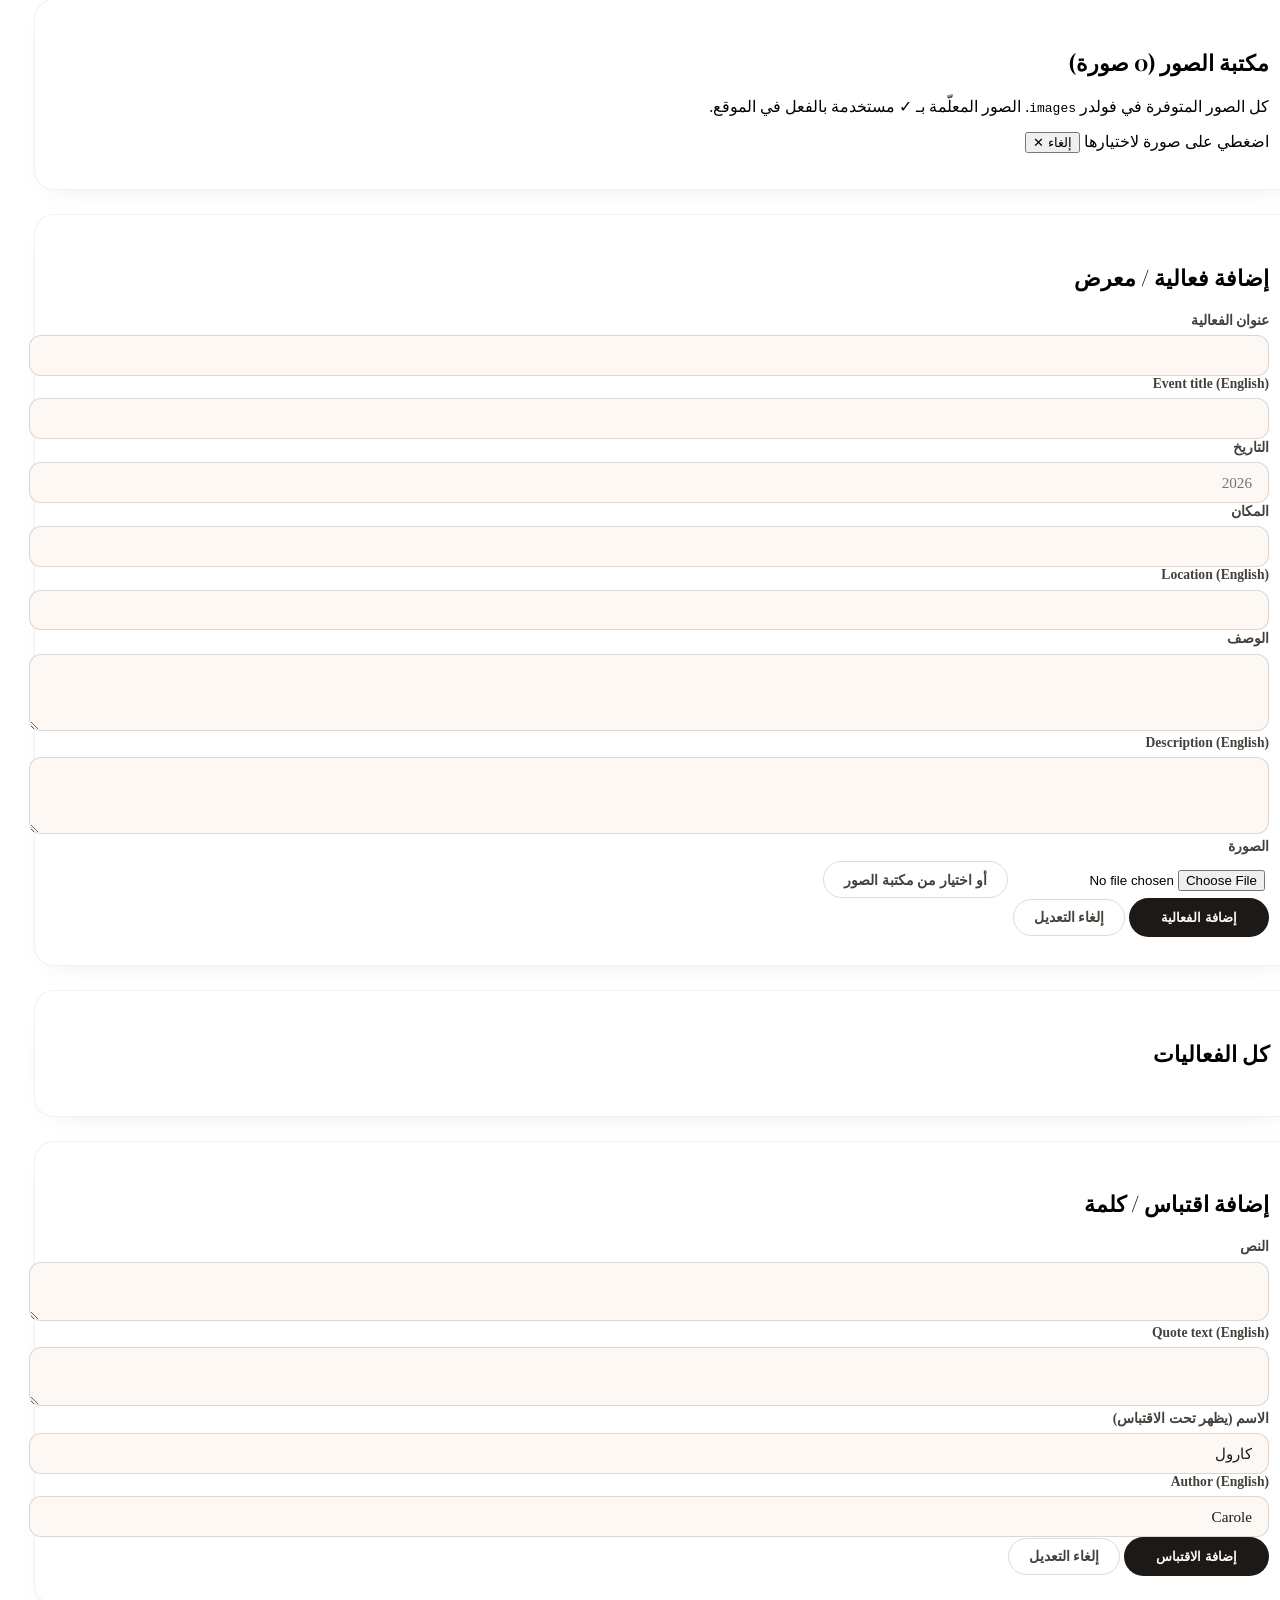
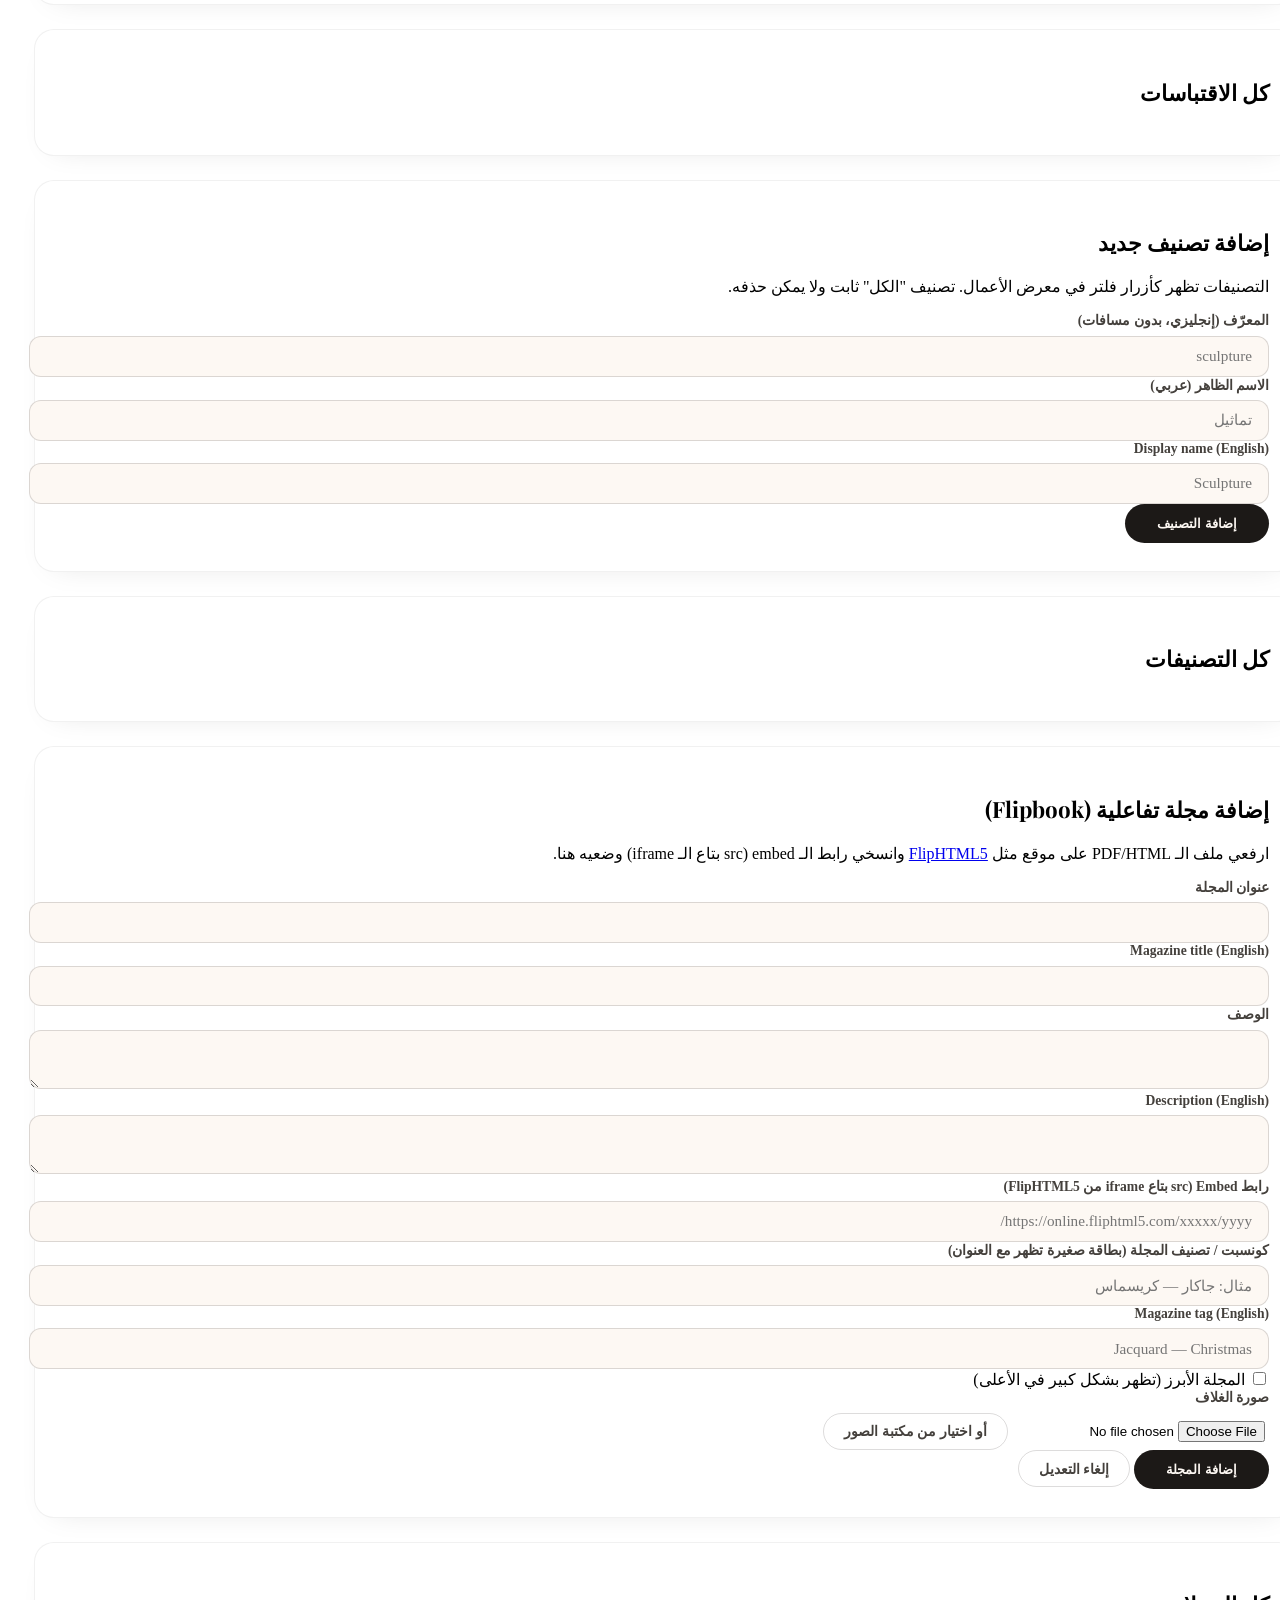
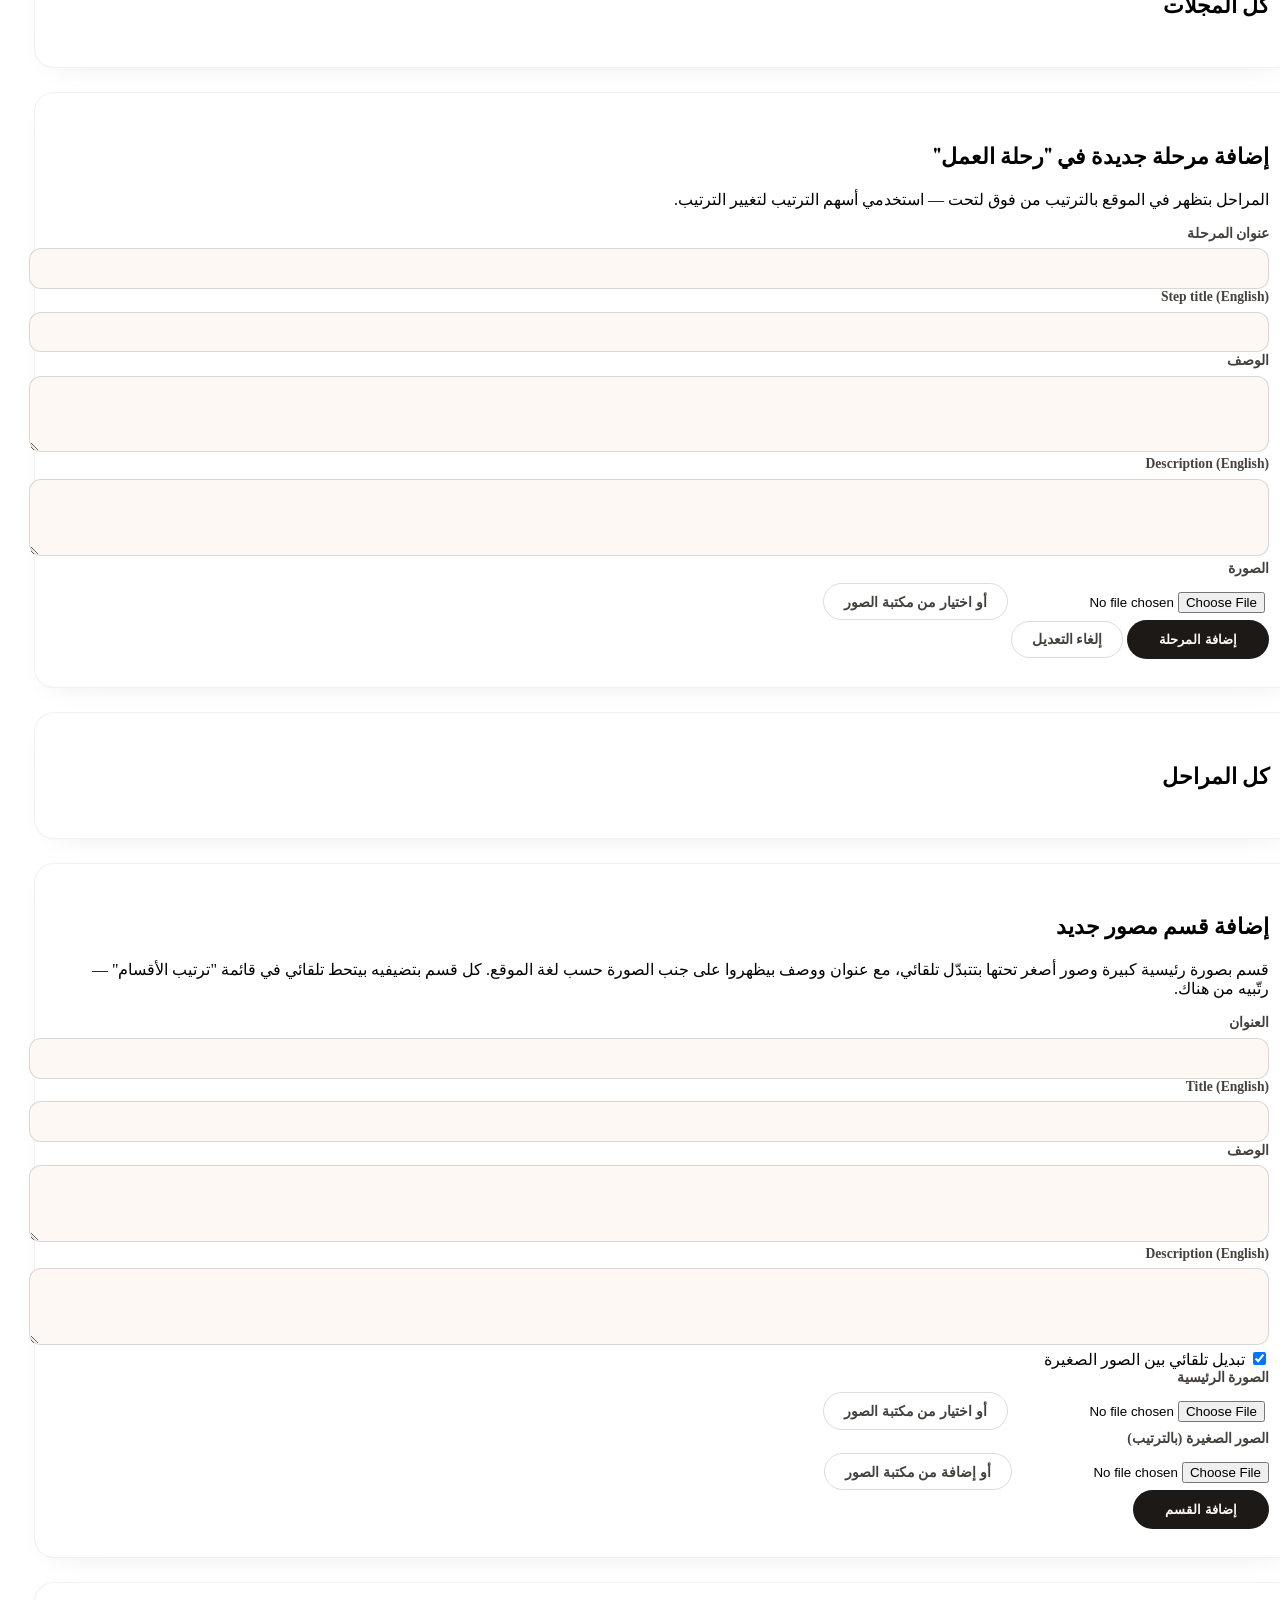
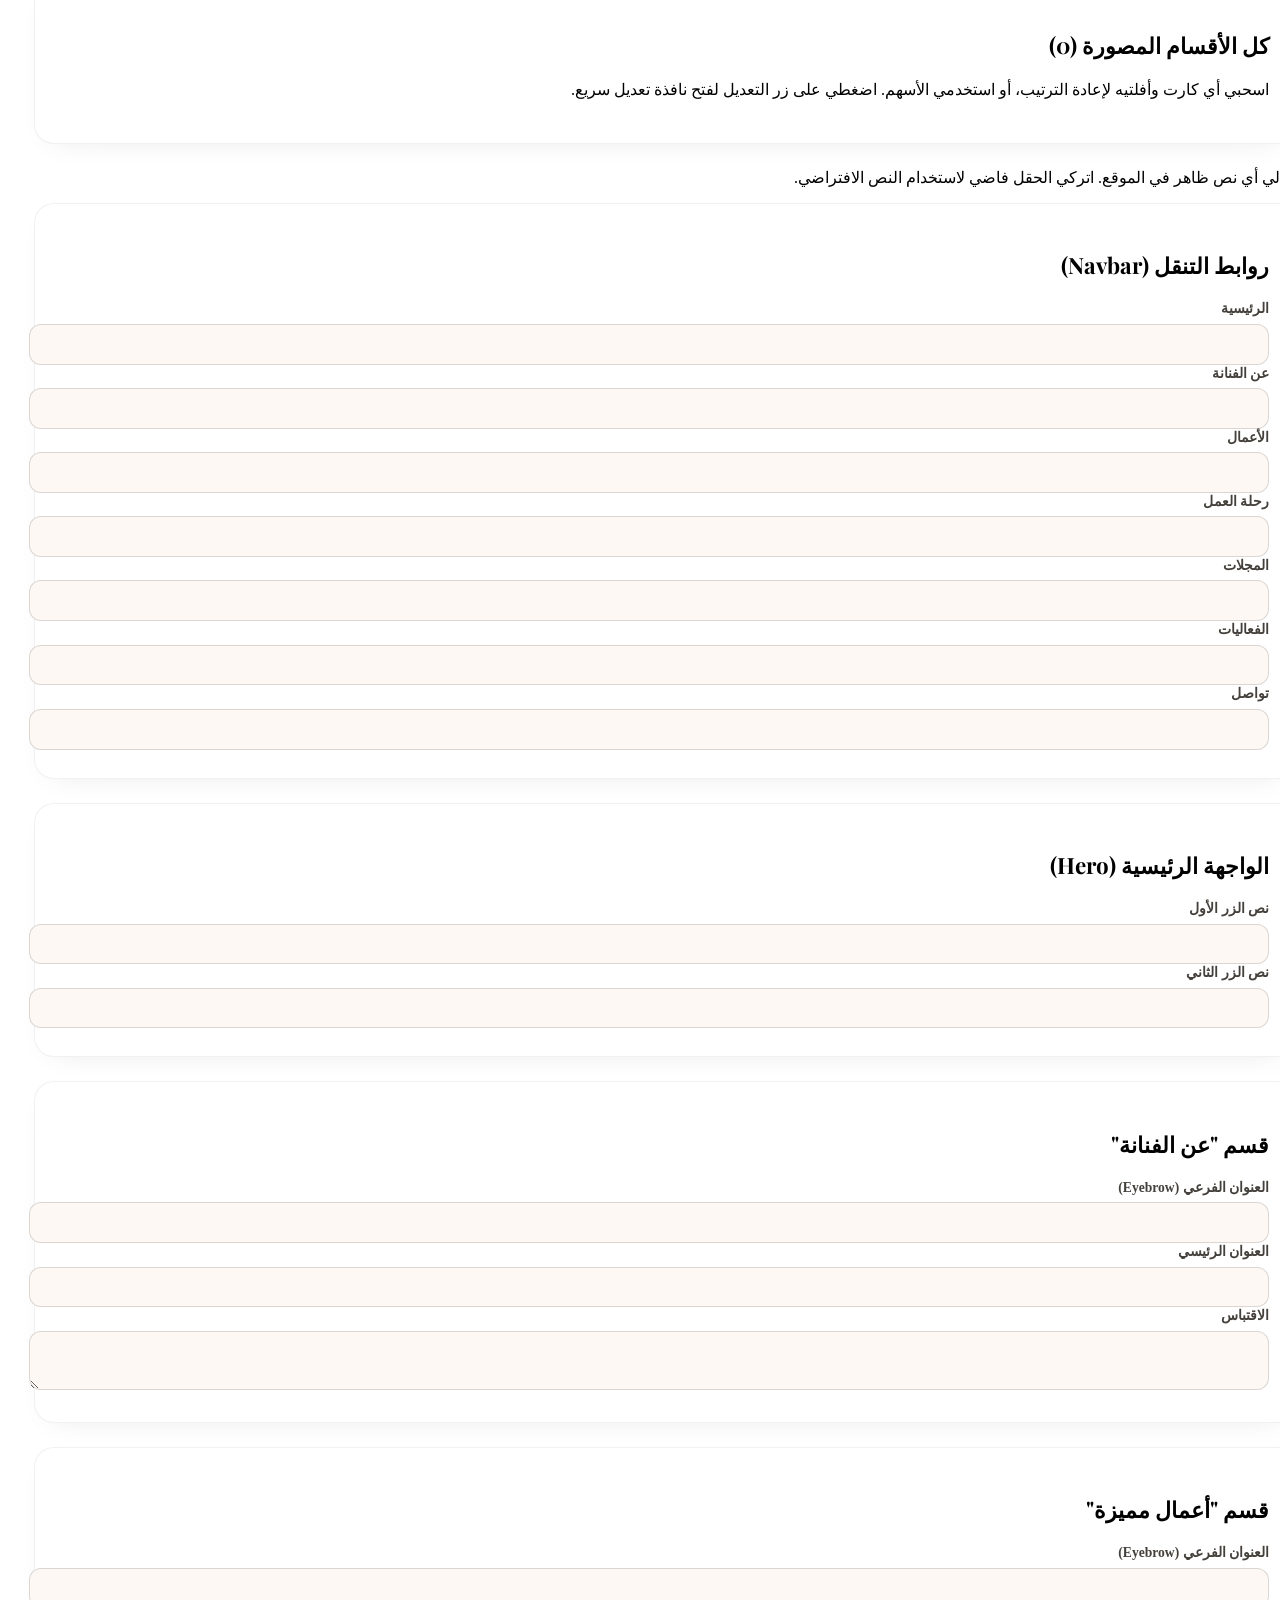
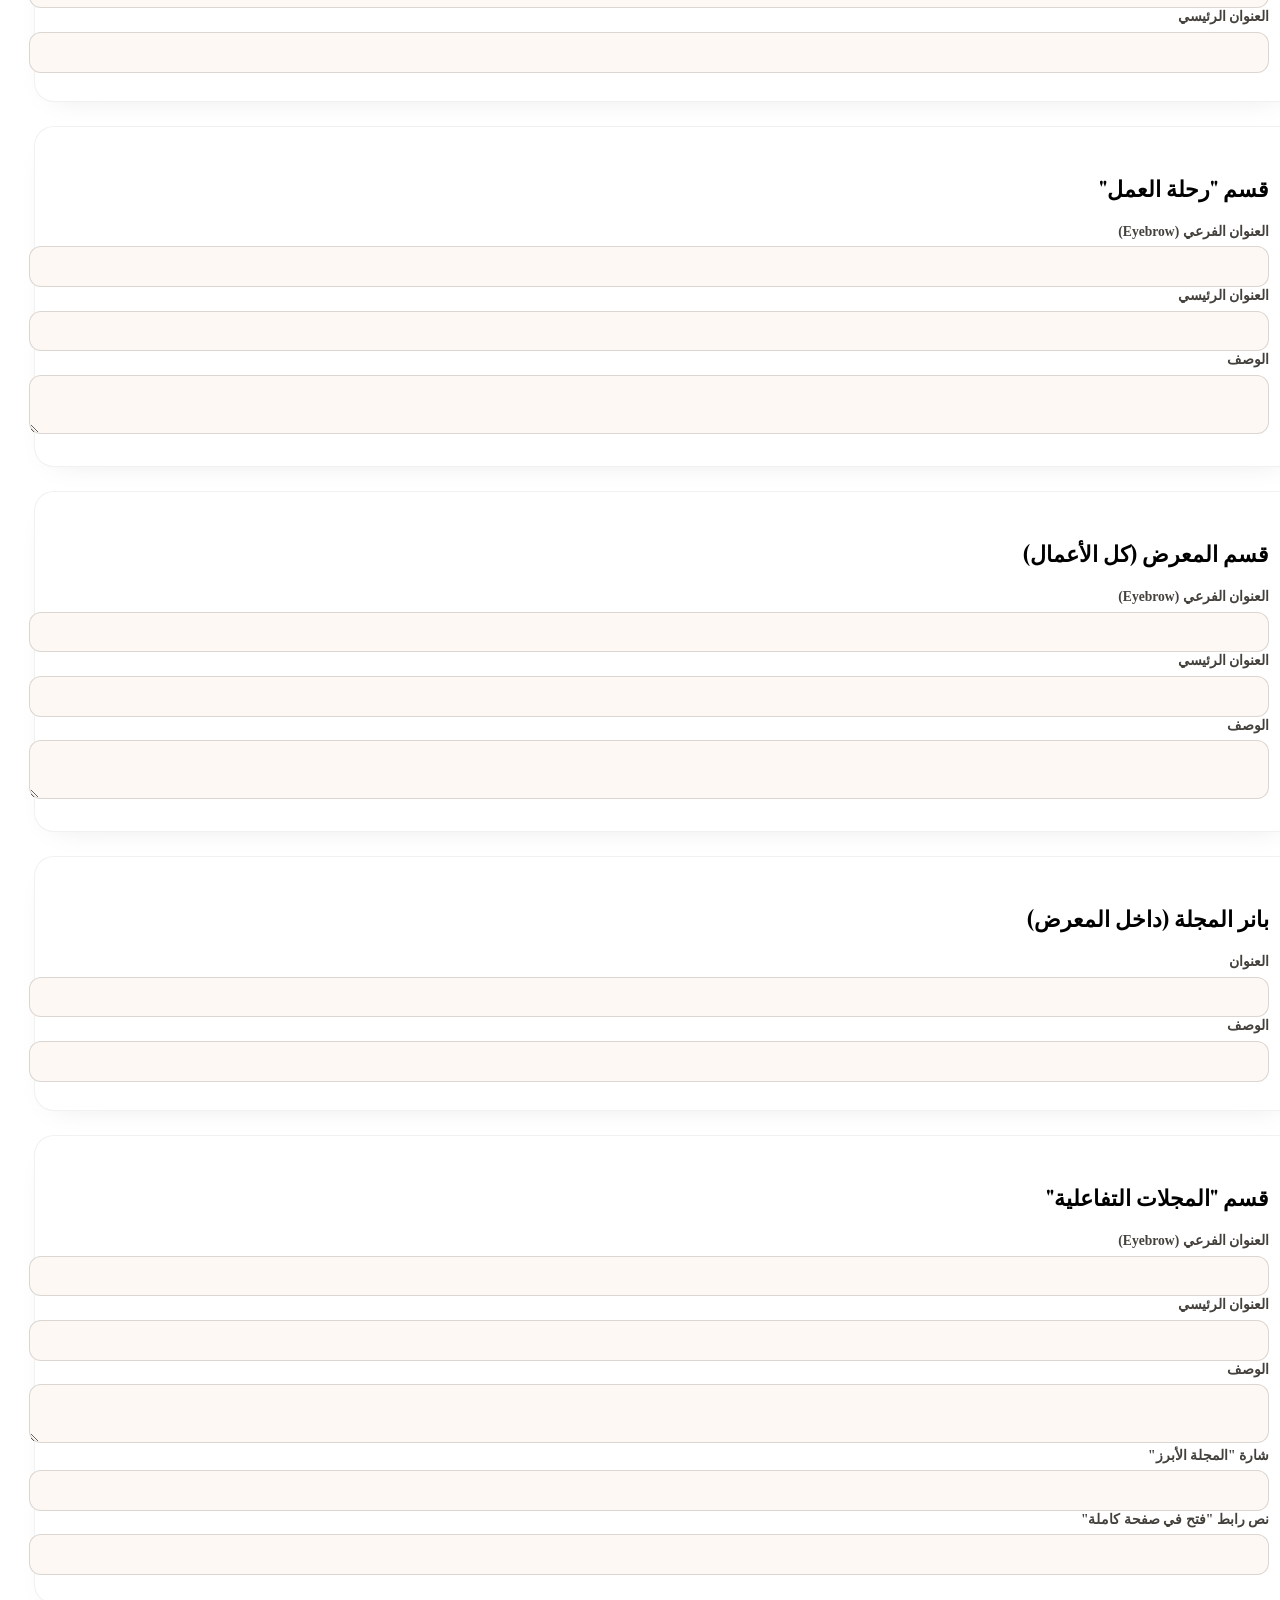
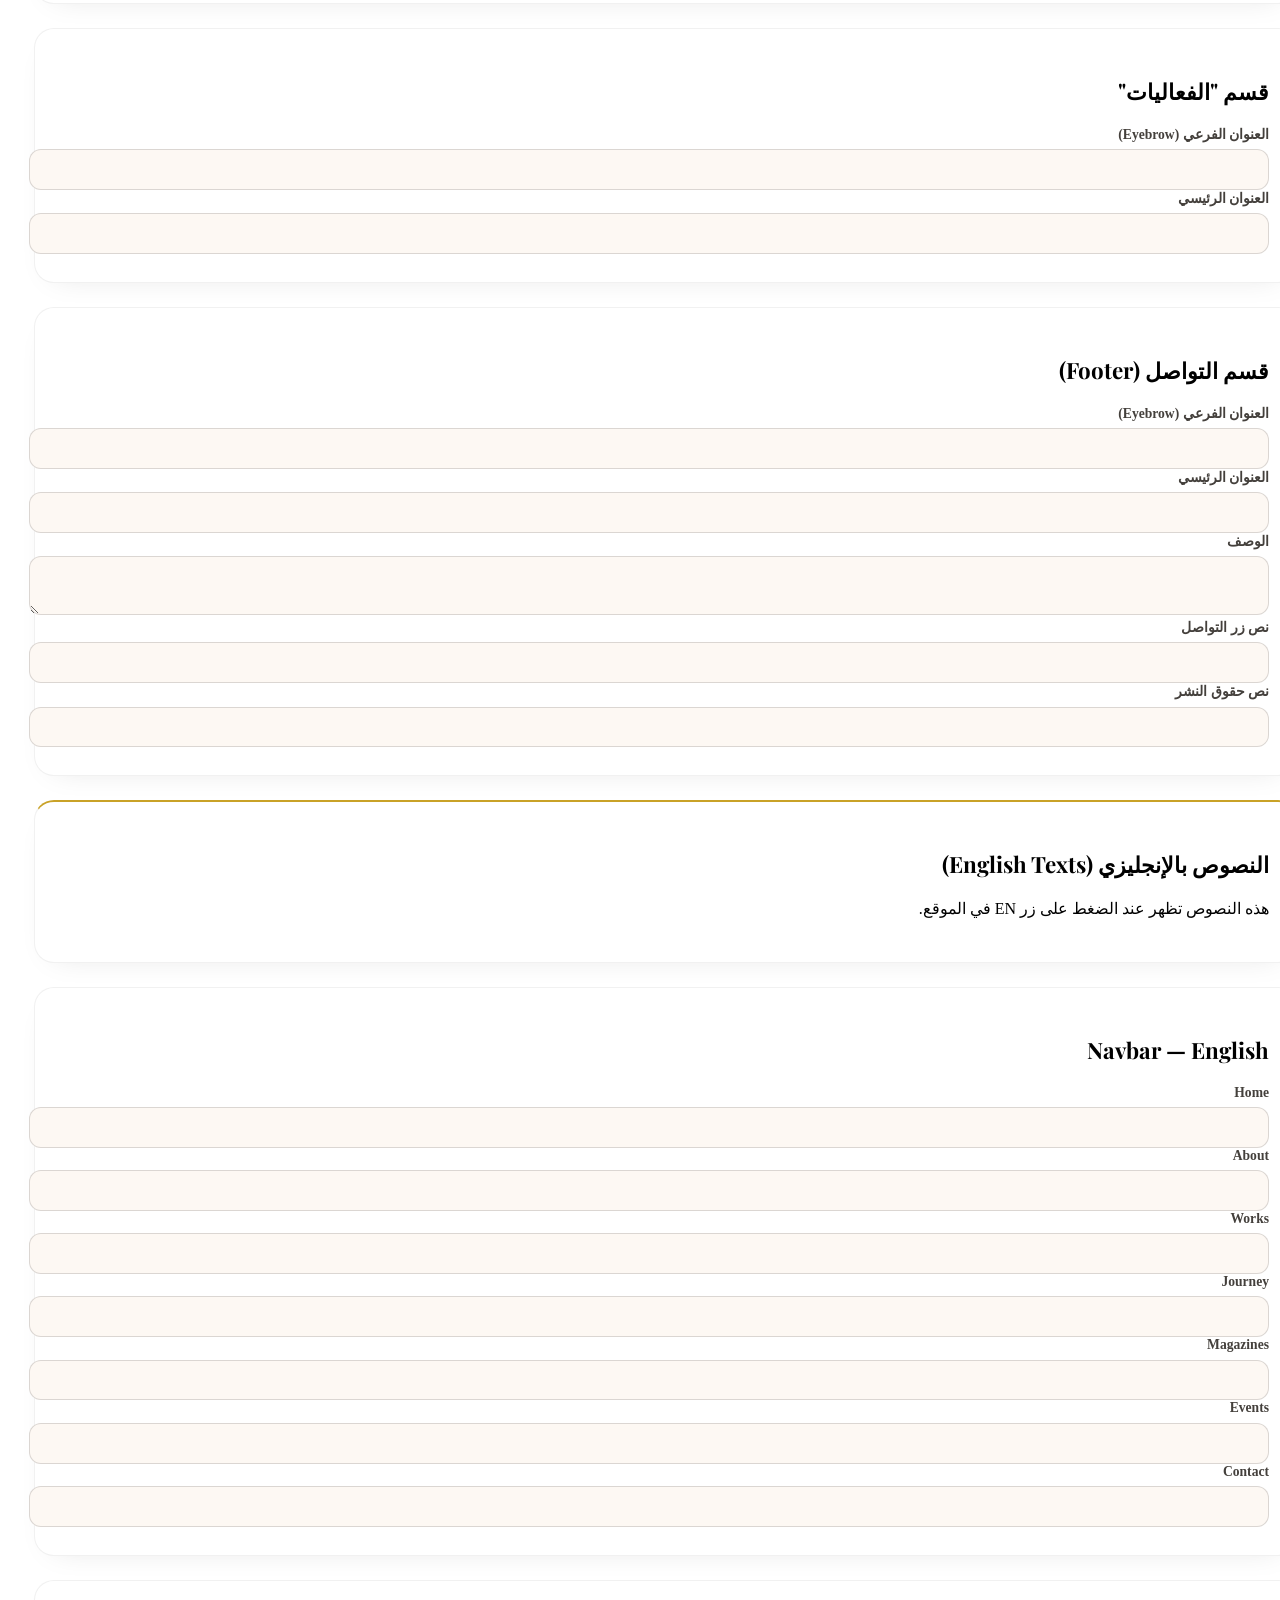
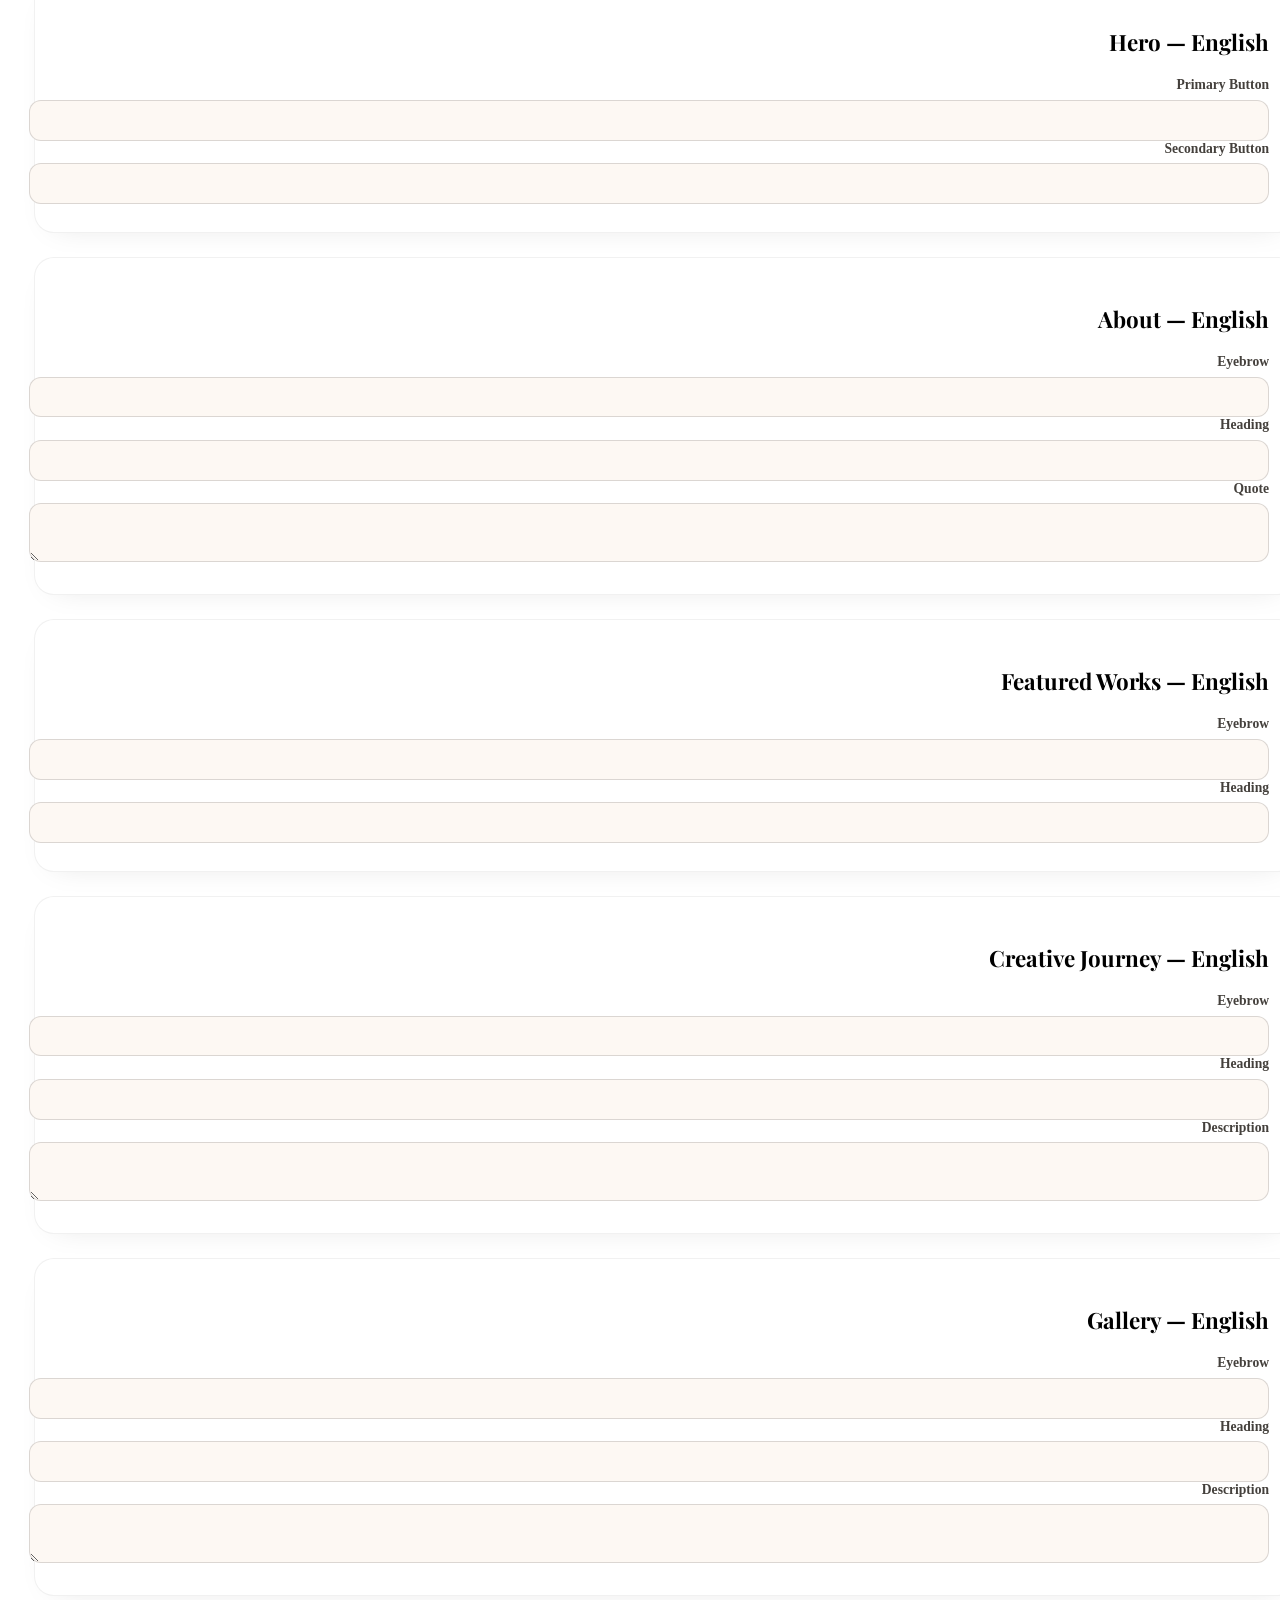
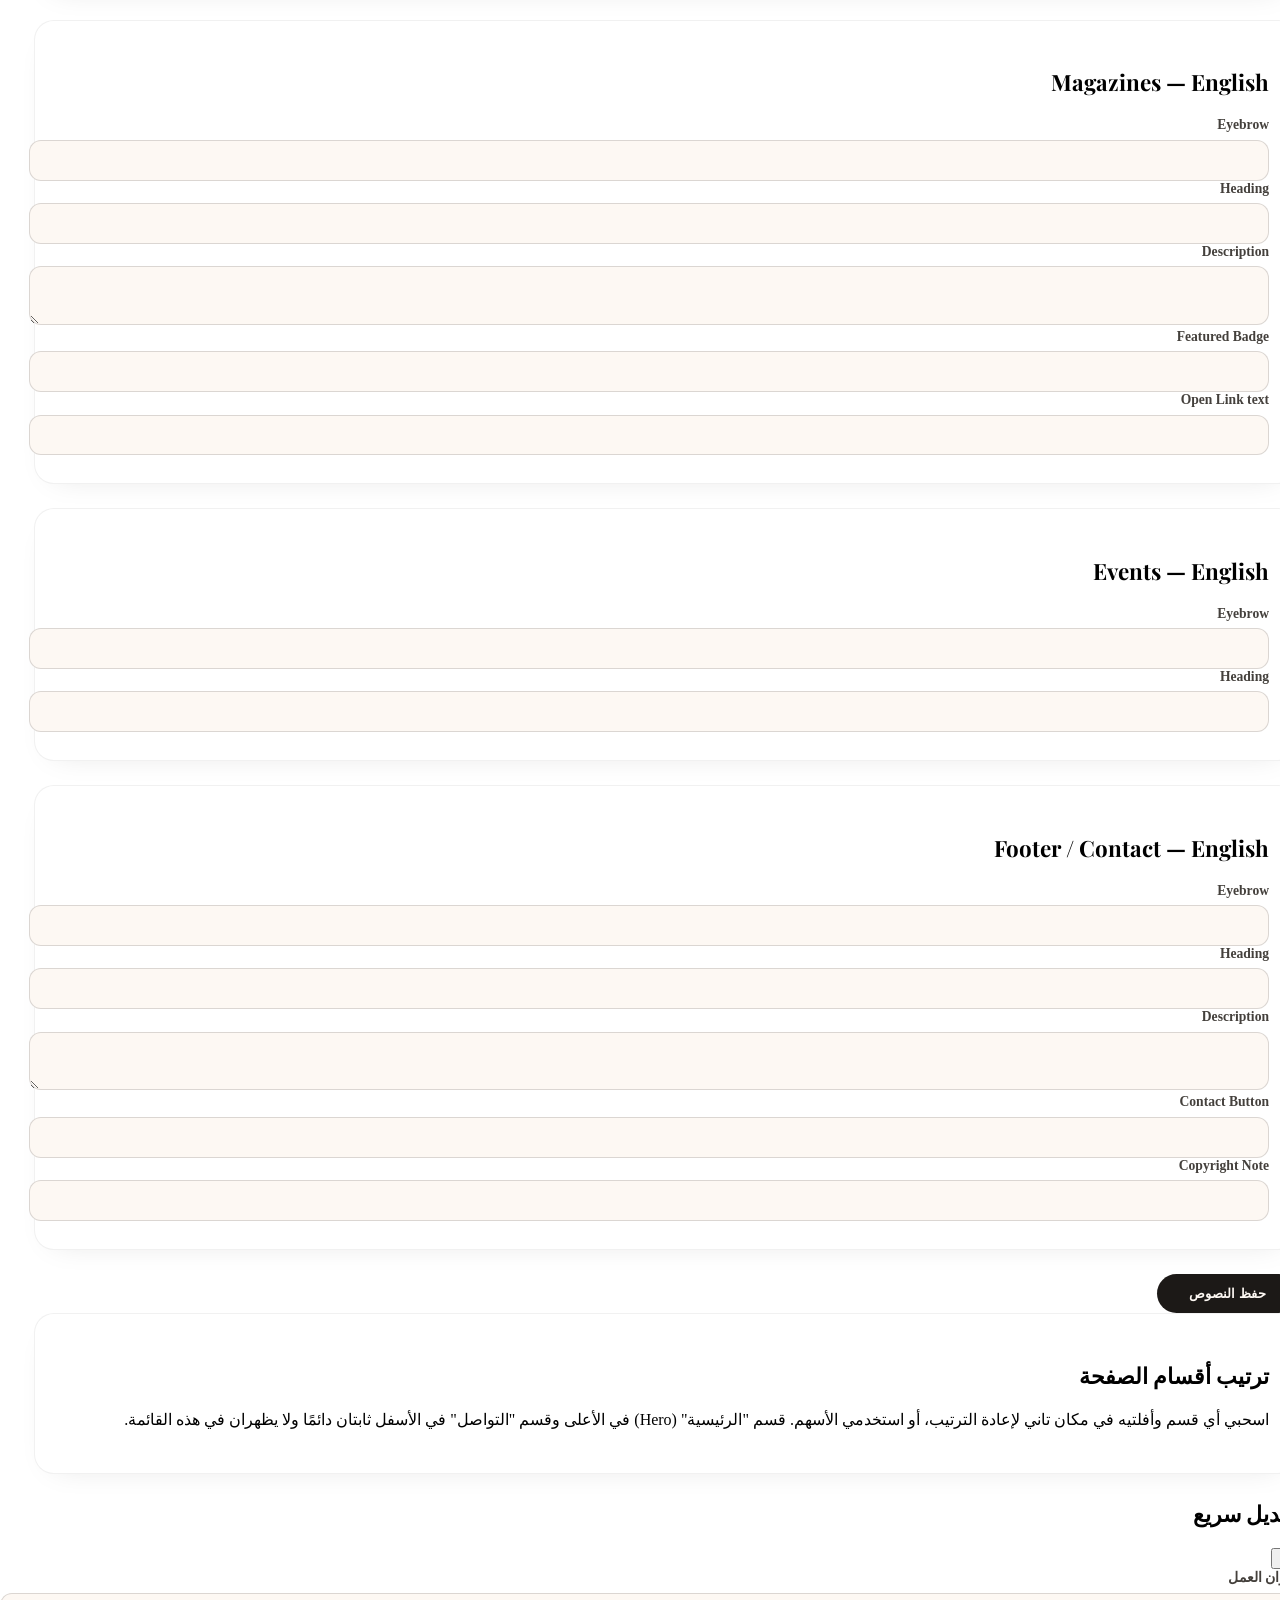
==== commit 51e3cbe6: "gallery captions, works drag+quick-edit, showcase sections, section-order drag, image positioning Pu" ====
--- a/admin.html
+++ b/admin.html
@@ -30,7 +30,7 @@
     }
   }
 </script>
-<link rel="stylesheet" href="css/admin.css?v=20260615">
+<link rel="stylesheet" href="css/admin.css?v=20260618">
 </head>
 <body class="bg-cream2 text-ink font-ar antialiased min-h-screen">
 
@@ -90,6 +90,7 @@
     <button class="tab-btn" data-tab="categories">التصنيفات</button>
     <button class="tab-btn" data-tab="magazines">المجلات</button>
     <button class="tab-btn" data-tab="process">رحلة العمل</button>
+    <button class="tab-btn" data-tab="showcases">أقسام مصورة</button>
     <button class="tab-btn" data-tab="texts">نصوص الموقع</button>
     <button class="tab-btn" data-tab="sections">ترتيب الأقسام</button>
   </div>
@@ -233,7 +234,6 @@
 
       <div class="flex items-center gap-3">
         <button id="btn-add-work" class="btn-primary">إضافة العمل</button>
-        <button id="btn-cancel-edit-work" class="btn-secondary hidden">إلغاء التعديل</button>
       </div>
     </div>
 
@@ -241,6 +241,7 @@
       <div class="flex items-center justify-between mb-4">
         <h2 class="card-title !mb-0">كل الأعمال (<span id="works-count">0</span>)</h2>
       </div>
+      <p class="text-sm text-ink2 mb-4">اسحبي أي كارت وأفلتيه في مكان تاني لإعادة الترتيب، أو استخدمي الأسهم. اضغطي على زر التعديل لفتح نافذة تعديل سريع.</p>
       <div id="works-list" class="grid sm:grid-cols-2 lg:grid-cols-3 gap-4"></div>
     </div>
 
@@ -472,6 +473,62 @@
     <div class="card">
       <h2 class="card-title">كل المراحل</h2>
       <div id="process-list-admin" class="space-y-3"></div>
+    </div>
+  </section>
+
+  <!-- ============ SHOWCASE SECTIONS TAB ============ -->
+  <section data-tab-panel="showcases" class="tab-panel hidden">
+    <div class="card">
+      <h2 class="card-title">إضافة قسم مصور جديد</h2>
+      <p class="text-sm text-ink2 mb-4">قسم بصورة رئيسية كبيرة وصور أصغر تحتها بتتبدّل تلقائي، مع عنوان ووصف بيظهروا على جنب الصورة حسب لغة الموقع. كل قسم بتضيفيه بيتحط تلقائي في قائمة "ترتيب الأقسام" — رتّبيه من هناك.</p>
+      <div class="grid sm:grid-cols-2 gap-5 mb-5">
+        <div>
+          <label class="field-label">العنوان</label>
+          <input id="sh-title" class="field-input" type="text">
+        </div>
+        <div>
+          <label class="field-label">Title (English)</label>
+          <input id="sh-title-en" class="field-input" type="text">
+        </div>
+        <div class="sm:col-span-2">
+          <label class="field-label">الوصف</label>
+          <textarea id="sh-description" class="field-input" rows="3"></textarea>
+        </div>
+        <div class="sm:col-span-2">
+          <label class="field-label">Description (English)</label>
+          <textarea id="sh-description-en" class="field-input" rows="3"></textarea>
+        </div>
+        <div class="flex items-center gap-2">
+          <input id="sh-autoplay" type="checkbox" class="w-5 h-5 accent-[#C9A227]" checked>
+          <label for="sh-autoplay" class="text-sm text-ink2">تبديل تلقائي بين الصور الصغيرة</label>
+        </div>
+      </div>
+
+      <label class="field-label">الصورة الرئيسية</label>
+      <div class="flex flex-wrap items-center gap-4 mb-5">
+        <img id="sh-main-image-preview" class="w-24 h-24 object-cover rounded-xl border border-ink/10 hidden" src="" alt="">
+        <input id="sh-main-image-upload" type="file" accept="image/*" class="text-sm">
+        <button id="btn-pick-sh-main-image" type="button" class="btn-secondary">أو اختيار من مكتبة الصور</button>
+      </div>
+
+      <label class="field-label">الصور الصغيرة (بالترتيب)</label>
+      <div id="sh-sub-images" class="flex flex-wrap gap-3 mb-3"></div>
+      <div class="flex flex-wrap items-center gap-4 mb-5">
+        <input id="sh-sub-image-upload" type="file" accept="image/*" class="text-sm">
+        <button id="btn-pick-sh-sub-image" type="button" class="btn-secondary">أو إضافة من مكتبة الصور</button>
+      </div>
+
+      <div class="flex items-center gap-3">
+        <button id="btn-add-showcase" class="btn-primary">إضافة القسم</button>
+      </div>
+    </div>
+
+    <div class="card">
+      <div class="flex items-center justify-between mb-4">
+        <h2 class="card-title !mb-0">كل الأقسام المصورة (<span id="showcases-count">0</span>)</h2>
+      </div>
+      <p class="text-sm text-ink2 mb-4">اسحبي أي كارت وأفلتيه لإعادة الترتيب، أو استخدمي الأسهم. اضغطي على زر التعديل لفتح نافذة تعديل سريع.</p>
+      <div id="showcases-list" class="grid sm:grid-cols-2 lg:grid-cols-3 gap-4"></div>
     </div>
   </section>
 
@@ -673,7 +730,7 @@
     <div class="card">
       <h2 class="card-title">ترتيب أقسام الصفحة</h2>
       <p class="text-sm text-ink2 mb-4">
-        استخدمي الأسهم لتغيير ترتيب ظهور الأقسام في الصفحة الرئيسية.
+        اسحبي أي قسم وأفلتيه في مكان تاني لإعادة الترتيب، أو استخدمي الأسهم.
         قسم "الرئيسية" (Hero) في الأعلى وقسم "التواصل" في الأسفل ثابتان دائمًا
         ولا يظهران في هذه القائمة.
       </p>
@@ -683,6 +740,155 @@
 
 </main>
 
-<script src="js/admin.js?v=20260615"></script>
+<!-- ============ WORK QUICK-EDIT MODAL ============ -->
+<div id="work-modal" class="hidden fixed inset-0 z-50 items-center justify-center p-4">
+  <div class="work-modal-backdrop absolute inset-0 bg-ink/60"></div>
+  <div class="relative bg-cream rounded-2xl shadow-2xl w-full max-w-2xl mx-auto max-h-[90vh] overflow-y-auto p-6">
+    <div class="flex items-center justify-between mb-5">
+      <h3 class="card-title !mb-0">تعديل سريع</h3>
+      <button id="btn-close-work-modal" type="button" class="cursor-pointer text-ink2 hover:text-ink text-2xl leading-none">✕</button>
+    </div>
+
+    <div class="grid sm:grid-cols-2 gap-5 mb-5">
+      <div>
+        <label class="field-label">عنوان العمل</label>
+        <input id="wm-title" class="field-input" type="text">
+      </div>
+      <div>
+        <label class="field-label">Work title (English)</label>
+        <input id="wm-title-en" class="field-input" type="text">
+      </div>
+      <div>
+        <label class="field-label">التصنيف</label>
+        <select id="wm-category" class="field-input"></select>
+      </div>
+      <div>
+        <label class="field-label">السنة</label>
+        <input id="wm-year" class="field-input" type="text" placeholder="2026">
+      </div>
+      <div class="flex items-center gap-2 mt-7">
+        <input id="wm-featured" type="checkbox" class="w-5 h-5 accent-[#C9A227]">
+        <label for="wm-featured" class="text-sm text-ink2">عمل مميز (يظهر في "أعمال مميزة")</label>
+      </div>
+      <div class="sm:col-span-2">
+        <label class="field-label">الوصف</label>
+        <textarea id="wm-description" class="field-input" rows="3"></textarea>
+      </div>
+      <div class="sm:col-span-2">
+        <label class="field-label">Description (English)</label>
+        <textarea id="wm-description-en" class="field-input" rows="3"></textarea>
+      </div>
+    </div>
+
+    <label class="field-label">الصورة</label>
+    <div class="flex flex-wrap items-center gap-4 mb-6">
+      <img id="wm-image-preview" class="w-24 h-24 object-cover rounded-xl border border-ink/10" src="" alt="">
+      <input id="wm-image-upload" type="file" accept="image/*" class="text-sm">
+      <button id="btn-pick-work-modal-image" type="button" class="btn-secondary">أو اختيار من مكتبة الصور</button>
+    </div>
+
+    <div class="flex items-center justify-between gap-3 flex-wrap">
+      <button id="btn-delete-work-modal" type="button" class="text-sm font-semibold text-red-600 hover:text-red-700 cursor-pointer">حذف العمل</button>
+      <div class="flex items-center gap-3">
+        <button id="btn-cancel-work-modal" type="button" class="btn-secondary">إلغاء</button>
+        <button id="btn-save-work-modal" type="button" class="btn-primary">حفظ التعديلات</button>
+      </div>
+    </div>
+  </div>
+</div>
+
+<!-- ============ SHOWCASE QUICK-EDIT MODAL ============ -->
+<div id="showcase-modal" class="hidden fixed inset-0 z-50 items-center justify-center p-4">
+  <div class="showcase-modal-backdrop absolute inset-0 bg-ink/60"></div>
+  <div class="relative bg-cream rounded-2xl shadow-2xl w-full max-w-2xl mx-auto max-h-[90vh] overflow-y-auto p-6">
+    <div class="flex items-center justify-between mb-5">
+      <h3 class="card-title !mb-0">تعديل سريع</h3>
+      <button id="btn-close-showcase-modal" type="button" class="cursor-pointer text-ink2 hover:text-ink text-2xl leading-none">✕</button>
+    </div>
+
+    <div class="grid sm:grid-cols-2 gap-5 mb-5">
+      <div>
+        <label class="field-label">العنوان</label>
+        <input id="shm-title" class="field-input" type="text">
+      </div>
+      <div>
+        <label class="field-label">Title (English)</label>
+        <input id="shm-title-en" class="field-input" type="text">
+      </div>
+      <div class="sm:col-span-2">
+        <label class="field-label">الوصف</label>
+        <textarea id="shm-description" class="field-input" rows="3"></textarea>
+      </div>
+      <div class="sm:col-span-2">
+        <label class="field-label">Description (English)</label>
+        <textarea id="shm-description-en" class="field-input" rows="3"></textarea>
+      </div>
+      <div class="flex items-center gap-2">
+        <input id="shm-autoplay" type="checkbox" class="w-5 h-5 accent-[#C9A227]">
+        <label for="shm-autoplay" class="text-sm text-ink2">تبديل تلقائي بين الصور الصغيرة</label>
+      </div>
+    </div>
+
+    <label class="field-label">الصورة الرئيسية</label>
+    <div class="flex flex-wrap items-center gap-4 mb-5">
+      <img id="shm-main-image-preview" class="w-24 h-24 object-cover rounded-xl border border-ink/10" src="" alt="">
+      <input id="shm-main-image-upload" type="file" accept="image/*" class="text-sm">
+      <button id="btn-pick-shm-main-image" type="button" class="btn-secondary">أو اختيار من مكتبة الصور</button>
+    </div>
+
+    <label class="field-label">الصور الصغيرة (بالترتيب)</label>
+    <div id="shm-sub-images" class="flex flex-wrap gap-3 mb-3"></div>
+    <div class="flex flex-wrap items-center gap-4 mb-6">
+      <input id="shm-sub-image-upload" type="file" accept="image/*" class="text-sm">
+      <button id="btn-pick-shm-sub-image" type="button" class="btn-secondary">أو إضافة من مكتبة الصور</button>
+    </div>
+
+    <div class="flex items-center justify-between gap-3 flex-wrap">
+      <button id="btn-delete-showcase-modal" type="button" class="text-sm font-semibold text-red-600 hover:text-red-700 cursor-pointer">حذف القسم</button>
+      <div class="flex items-center gap-3">
+        <button id="btn-cancel-showcase-modal" type="button" class="btn-secondary">إلغاء</button>
+        <button id="btn-save-showcase-modal" type="button" class="btn-primary">حفظ التعديلات</button>
+      </div>
+    </div>
+  </div>
+</div>
+
+<!-- ============ IMAGE POSITION MODAL ============ -->
+<div id="image-position-modal" class="hidden fixed inset-0 z-50 items-center justify-center p-4">
+  <div class="image-position-backdrop absolute inset-0 bg-ink/60"></div>
+  <div class="relative bg-cream rounded-2xl shadow-2xl w-full max-w-lg mx-auto max-h-[90vh] overflow-y-auto p-6">
+    <div class="flex items-center justify-between mb-4">
+      <h3 class="card-title !mb-0">ضبط وضع الصورة</h3>
+      <button id="btn-close-position-modal" type="button" class="cursor-pointer text-ink2 hover:text-ink text-2xl leading-none">✕</button>
+    </div>
+    <p class="text-sm text-ink2 mb-4">اضغطي على النقطة اللي عايزة الصورة تتمركز حواليها — كده لما الصورة تتقص في أي كارت أو معرض في الموقع، الجزء المهم فيها هيفضل ظاهر.</p>
+
+    <div id="ip-click-area" class="ip-click-area">
+      <img id="ip-source-img" src="" alt="">
+      <div id="ip-marker" class="ip-marker"></div>
+    </div>
+
+    <div class="grid grid-cols-2 gap-4 mt-5 mb-5">
+      <div>
+        <p class="field-label mb-2">معاينة (مربّعة)</p>
+        <div class="ip-preview ip-preview-square"><img id="ip-preview-1" src="" alt=""></div>
+      </div>
+      <div>
+        <p class="field-label mb-2">معاينة (عريضة)</p>
+        <div class="ip-preview ip-preview-wide"><img id="ip-preview-2" src="" alt=""></div>
+      </div>
+    </div>
+
+    <div class="flex items-center justify-between gap-3 flex-wrap">
+      <button id="btn-reset-position" type="button" class="btn-secondary">إعادة للمنتصف</button>
+      <div class="flex items-center gap-3">
+        <button id="btn-cancel-position" type="button" class="btn-secondary">إلغاء</button>
+        <button id="btn-save-position" type="button" class="btn-primary">حفظ الوضع</button>
+      </div>
+    </div>
+  </div>
+</div>
+
+<script src="js/admin.js?v=20260618"></script>
 </body>
 </html>
--- a/css/admin.css
+++ b/css/admin.css
@@ -159,6 +159,103 @@
   width: 100%; height: 100%; object-fit: cover;
   display: block;
 }
+.lib-item .lib-position-btn {
+  position: absolute;
+  bottom: 4px;
+  right: 4px;
+  width: 1.5rem;
+  height: 1.5rem;
+  border-radius: 50%;
+  background: rgba(28,25,23,0.75);
+  color: #FDF8F3;
+  display: flex;
+  align-items: center;
+  justify-content: center;
+  opacity: 0;
+  transition: opacity 0.2s ease, background 0.2s ease;
+  border: none;
+  cursor: pointer;
+  z-index: 2;
+}
+.lib-item:hover .lib-position-btn,
+.lib-item .lib-position-btn:focus-visible {
+  opacity: 1;
+}
+.lib-item .lib-position-btn:hover {
+  background: #C9A227;
+  color: #1C1917;
+}
+
+/* ---------------------------------------------------------
+   Image position editor (focal point picker)
+--------------------------------------------------------- */
+.ip-click-area {
+  position: relative;
+  width: 100%;
+  max-height: 55vh;
+  overflow: hidden;
+  border-radius: 0.85rem;
+  cursor: crosshair;
+  background: #1C1917;
+  line-height: 0;
+}
+.ip-click-area img {
+  width: 100%;
+  display: block;
+  user-select: none;
+  pointer-events: none;
+}
+.ip-marker {
+  position: absolute;
+  width: 1.4rem;
+  height: 1.4rem;
+  border-radius: 50%;
+  border: 2px solid #FDF8F3;
+  box-shadow: 0 0 0 2px #C9A227, 0 2px 10px rgba(0,0,0,0.45);
+  transform: translate(-50%, -50%);
+  pointer-events: none;
+}
+.ip-preview {
+  border-radius: 0.75rem;
+  overflow: hidden;
+  border: 1px solid rgba(28,25,23,0.1);
+  background: #F6EFE6;
+}
+.ip-preview img { width: 100%; height: 100%; object-fit: cover; display: block; }
+.ip-preview-square { aspect-ratio: 1; }
+.ip-preview-wide { aspect-ratio: 16/9; }
+
+/* ---------------------------------------------------------
+   Showcase sub-image staging thumbnails
+--------------------------------------------------------- */
+.sh-sub-thumb {
+  position: relative;
+  width: 4.5rem;
+  height: 4.5rem;
+  border-radius: 0.6rem;
+  overflow: hidden;
+  border: 1px solid rgba(28,25,23,0.1);
+}
+.sh-sub-thumb img { width: 100%; height: 100%; object-fit: cover; display: block; }
+.sh-sub-remove {
+  position: absolute;
+  top: 2px;
+  right: 2px;
+  width: 1.25rem;
+  height: 1.25rem;
+  border-radius: 50%;
+  background: rgba(28,25,23,0.75);
+  color: #FDF8F3;
+  border: none;
+  font-size: 0.7rem;
+  line-height: 1;
+  cursor: pointer;
+  display: flex;
+  align-items: center;
+  justify-content: center;
+}
+.sh-sub-remove:hover { background: #DC2626; }
+
 .lib-item.used::after {
   content: '✓';
   position: absolute;
@@ -178,6 +275,7 @@
    Work / Event item cards (admin lists)
 --------------------------------------------------------- */
 .item-card {
+  position: relative;
   border: 1px solid rgba(28,25,23,0.08);
   border-radius: 1rem;
   overflow: hidden;
@@ -223,6 +321,7 @@
 
 /* quote / category rows */
 .row-card {
+  position: relative;
   display: flex;
   align-items: flex-start;
   justify-content: space-between;
@@ -231,6 +330,49 @@
   border: 1px solid rgba(28,25,23,0.08);
   border-radius: 0.85rem;
   padding: 0.9rem 1.1rem;
+}
+
+/* drag-to-reorder (works list, section order list) */
+.item-card[draggable="true"],
+.row-card[draggable="true"] {
+  cursor: grab;
+  transition: opacity 0.2s ease, box-shadow 0.2s ease, outline-color 0.2s ease;
+  outline: 2px solid transparent;
+  outline-offset: 2px;
+}
+.item-card[draggable="true"]:active,
+.row-card[draggable="true"]:active {
+  cursor: grabbing;
+}
+.item-card.dragging,
+.row-card.dragging {
+  opacity: 0.4;
+}
+.item-card.drag-over,
+.row-card.drag-over {
+  outline-color: #C9A227;
+}
+.item-card .item-drag-handle {
+  position: absolute;
+  top: 0.6rem;
+  right: 0.6rem;
+  width: 1.9rem;
+  height: 1.9rem;
+  border-radius: 50%;
+  background: rgba(253,248,243,0.9);
+  display: flex;
+  align-items: center;
+  justify-content: center;
+  color: #44403C;
+}
+.row-card .row-drag-handle {
+  cursor: grab;
+  color: #78716C;
+  display: flex;
+  align-items: center;
+  justify-content: center;
+  padding-top: 0.15rem;
+  flex: 0 0 auto;
 }
 
 /* ---------------------------------------------------------
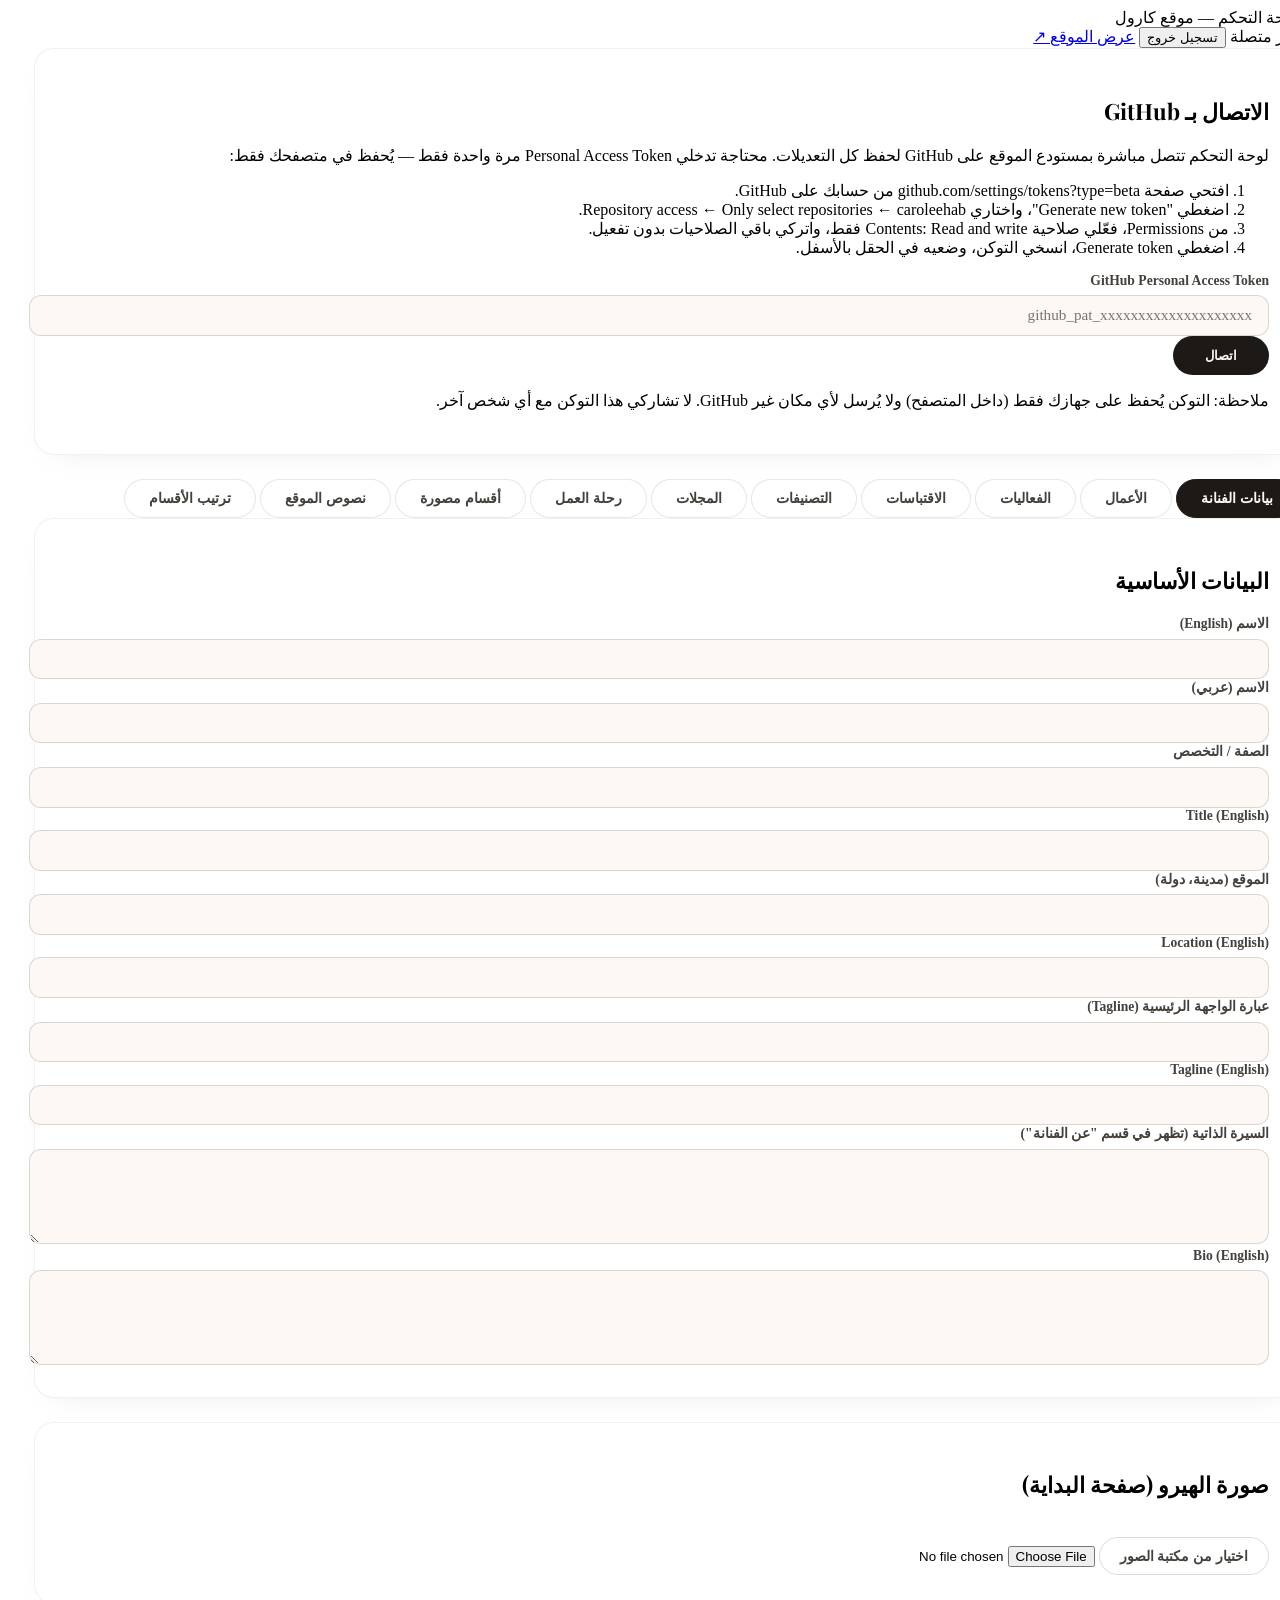
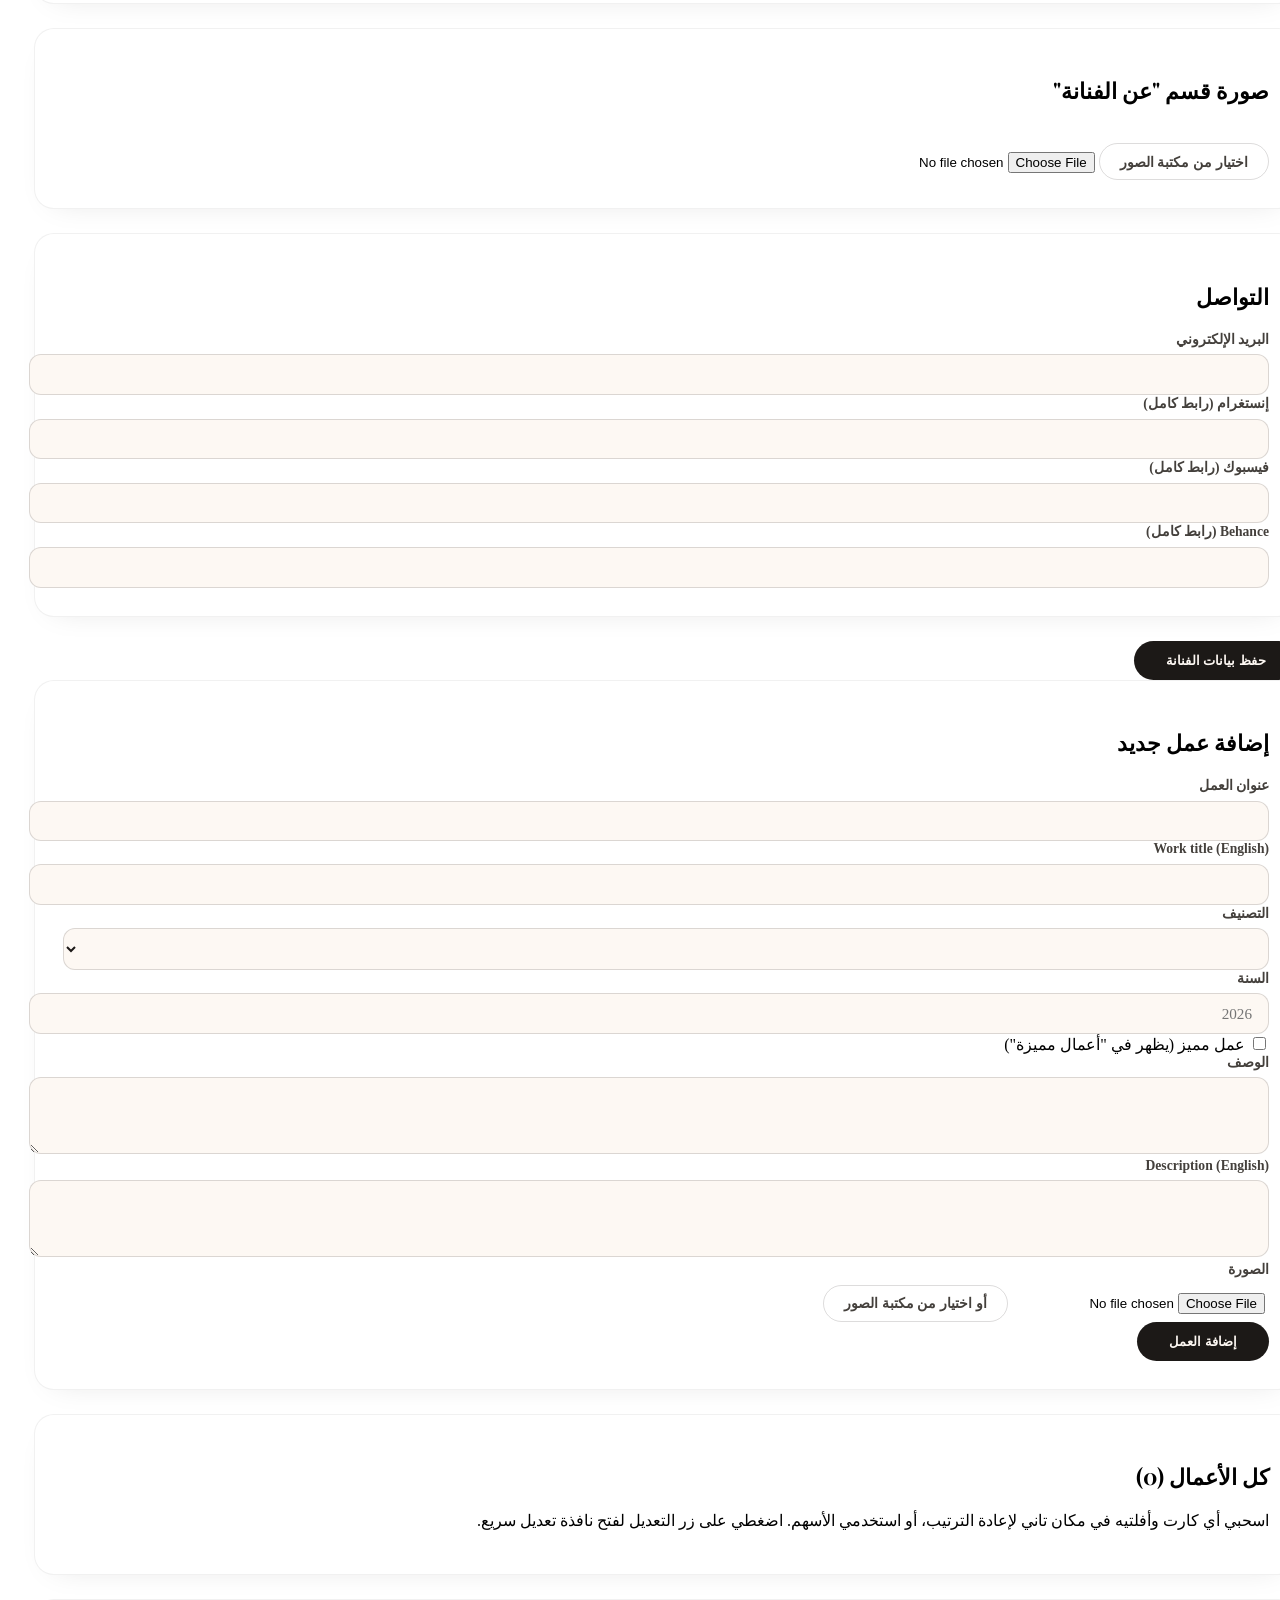
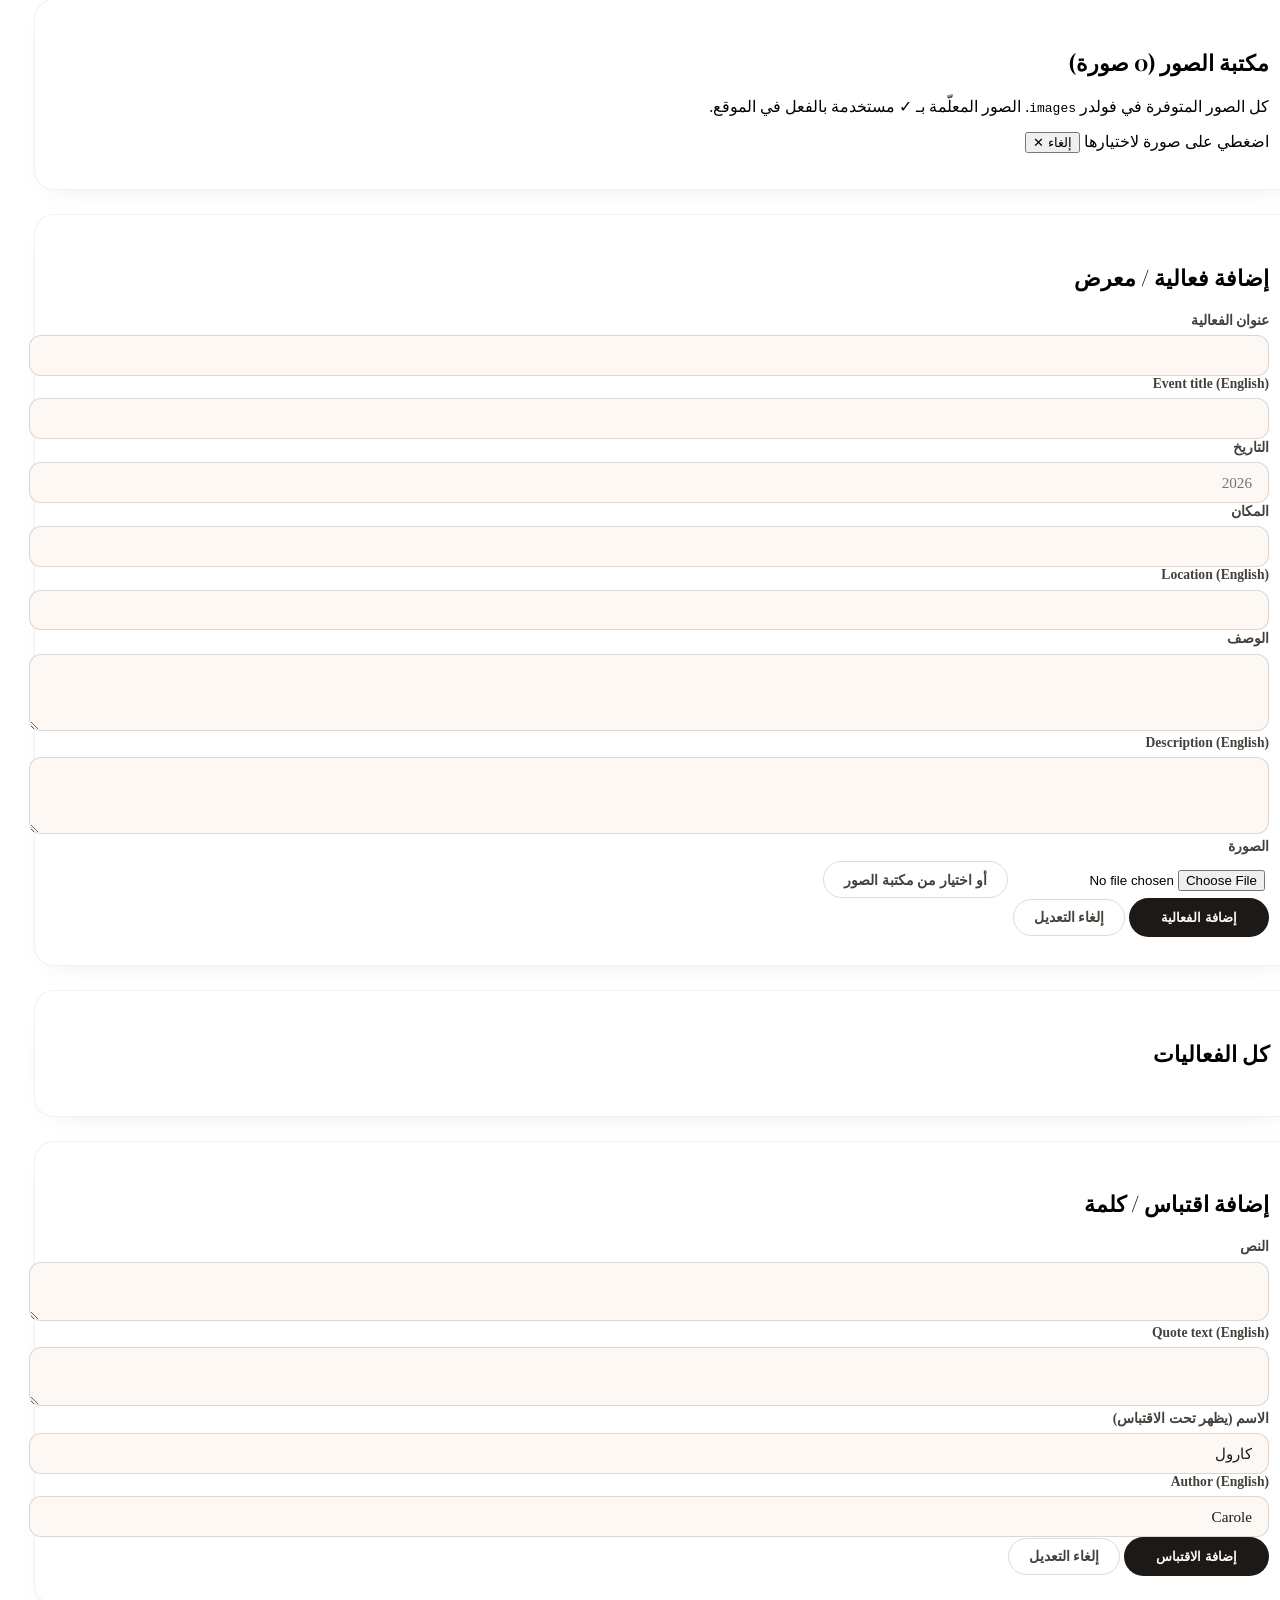
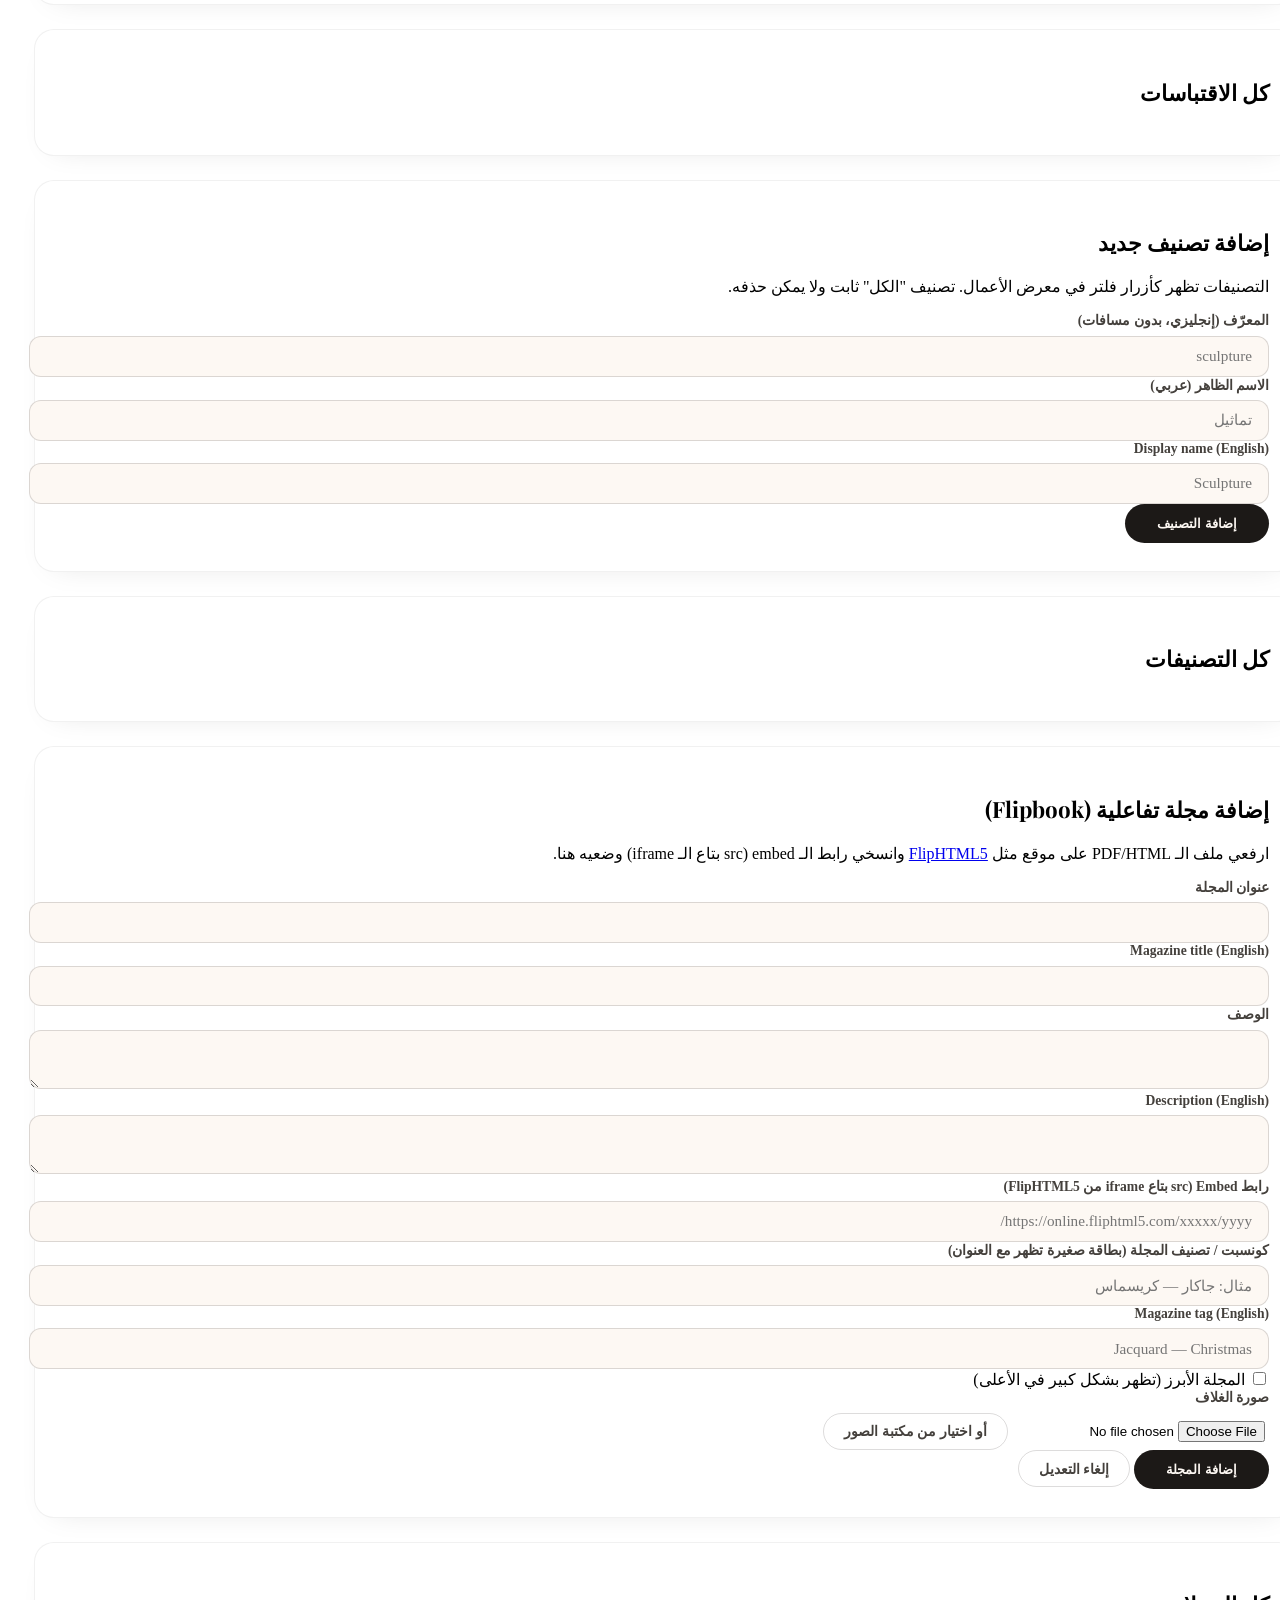
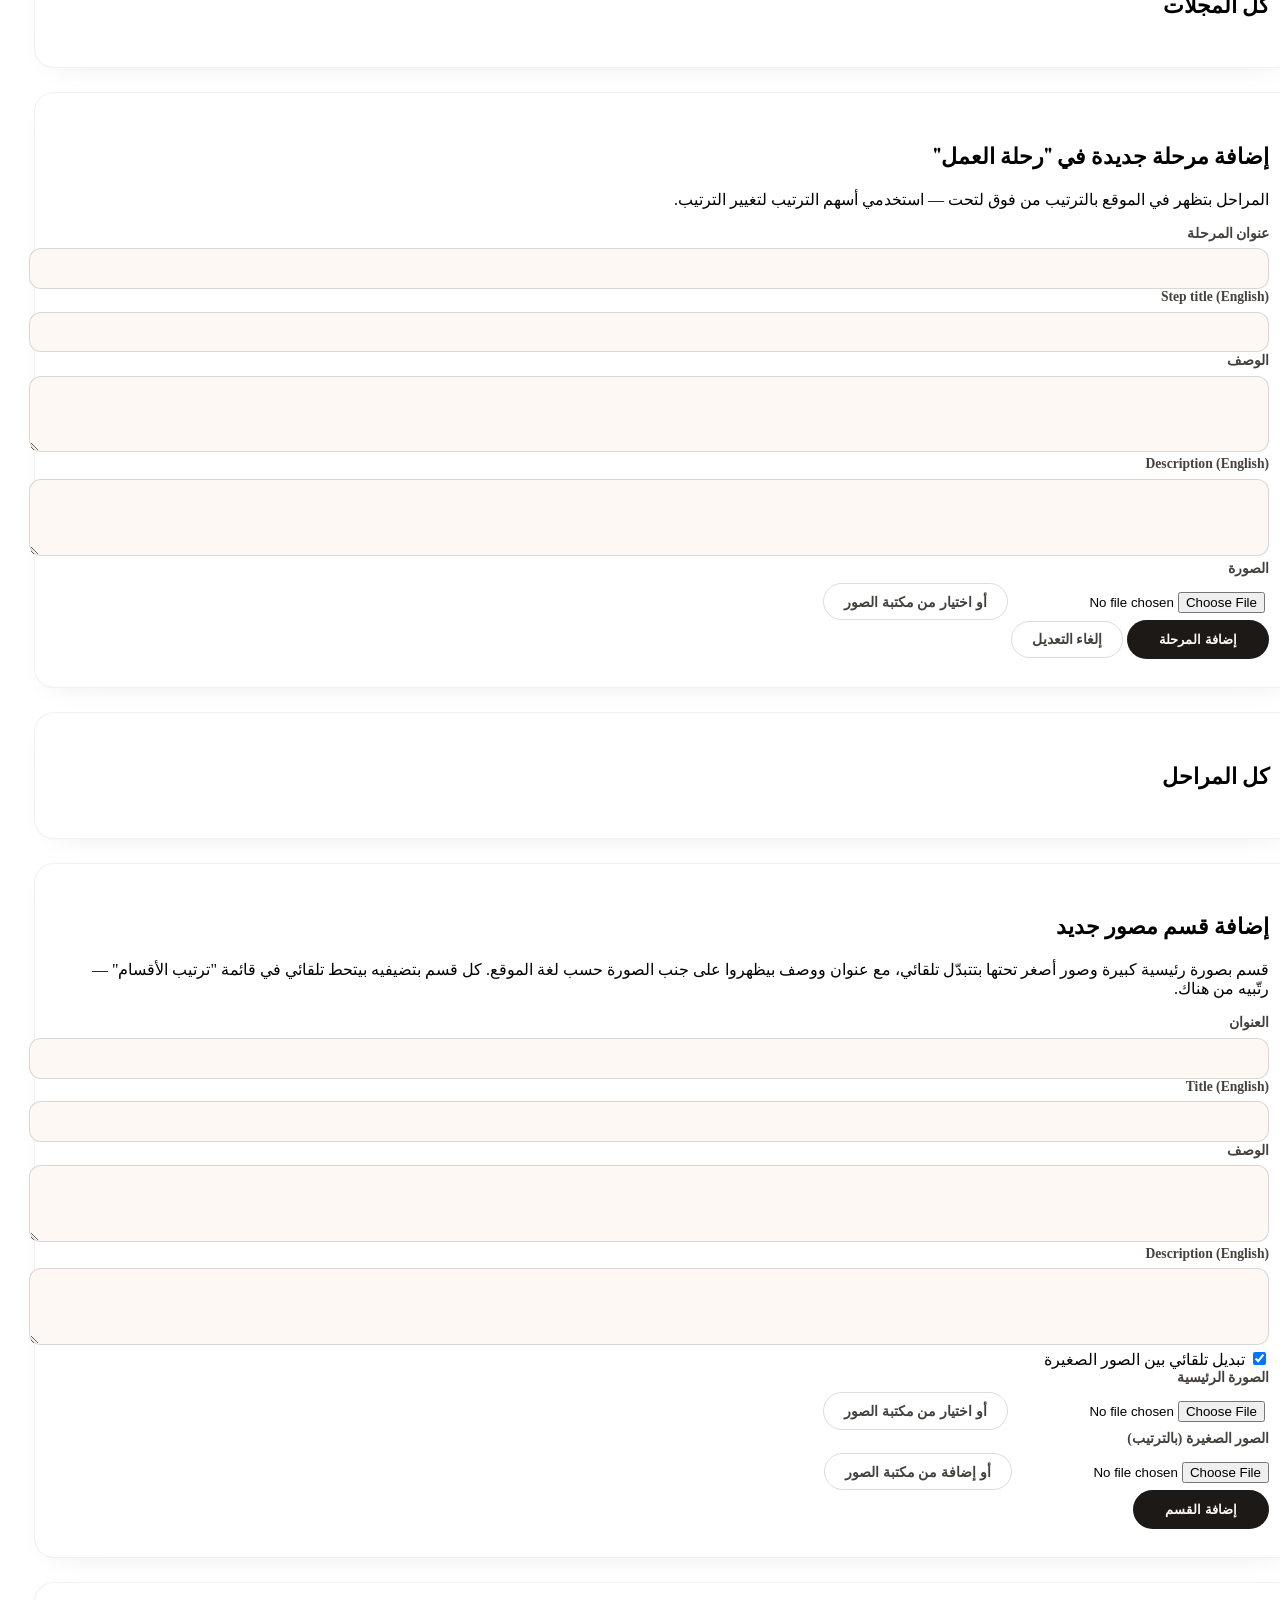
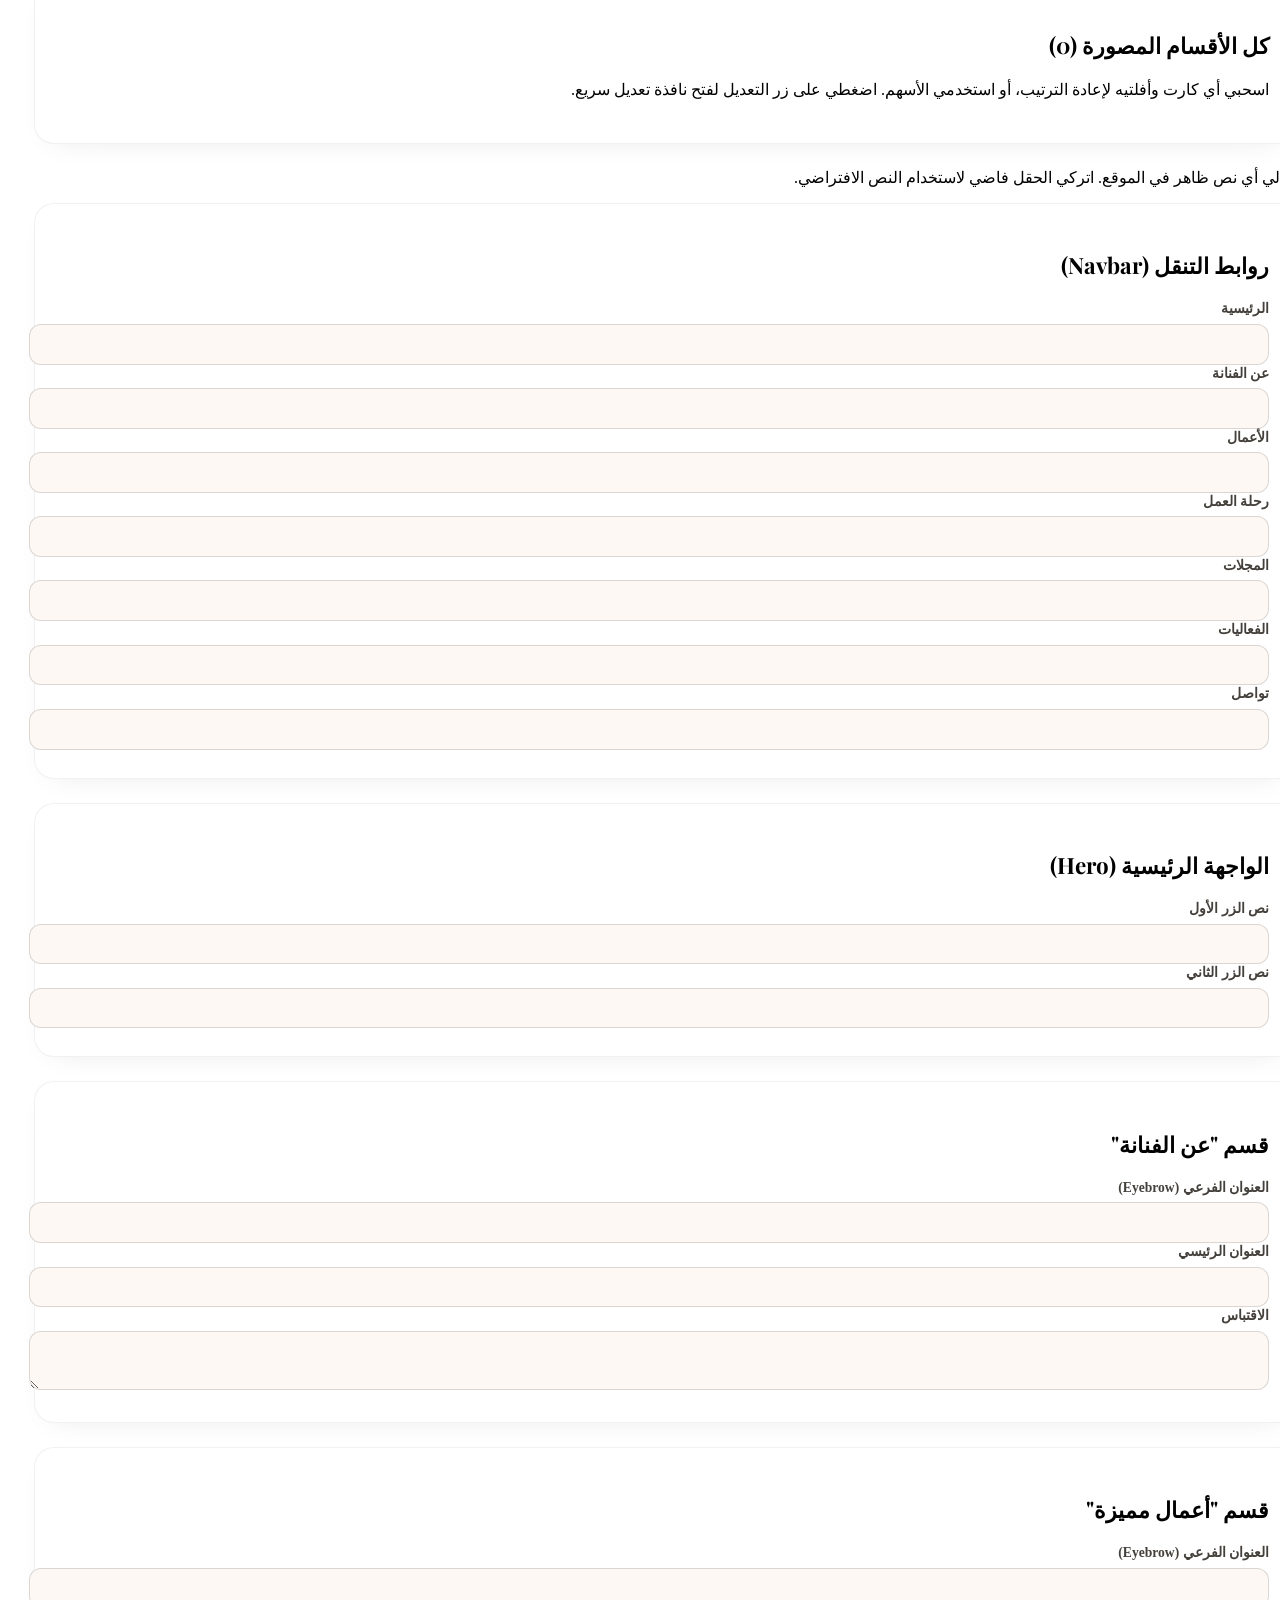
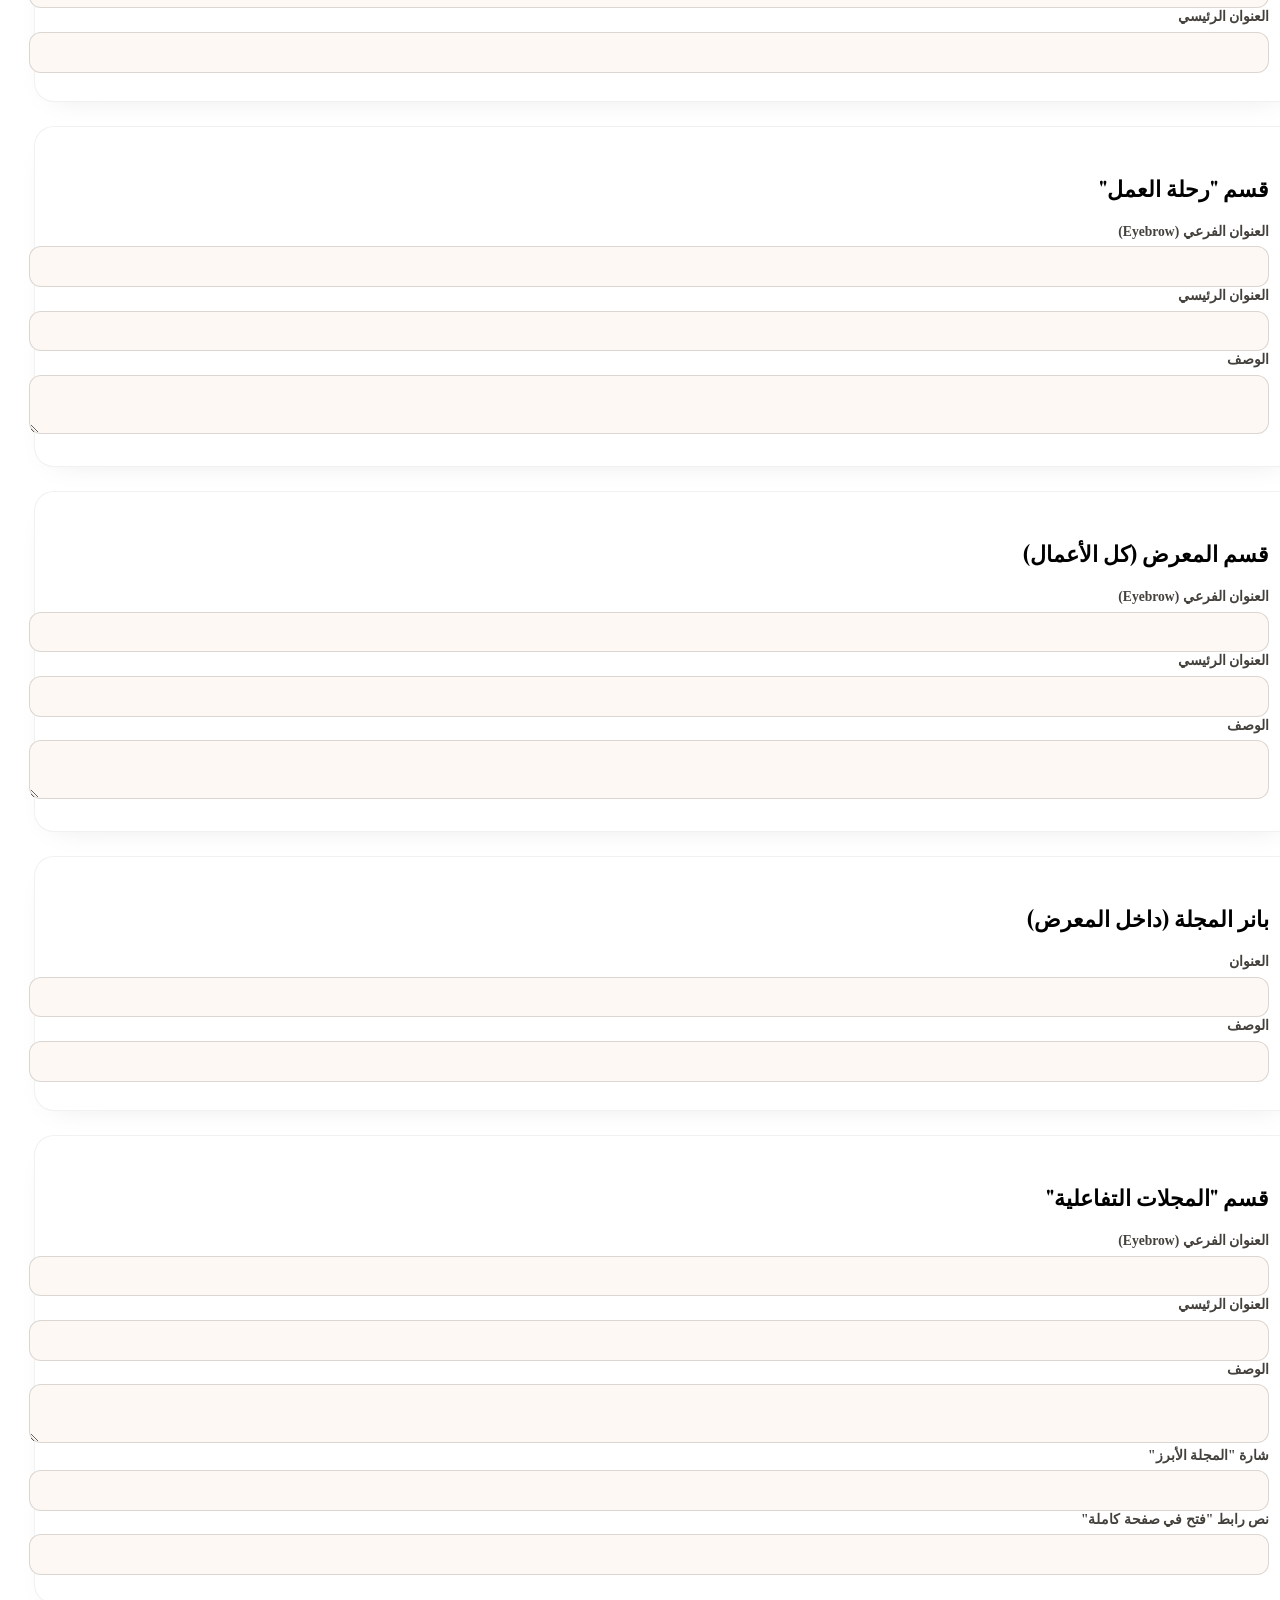
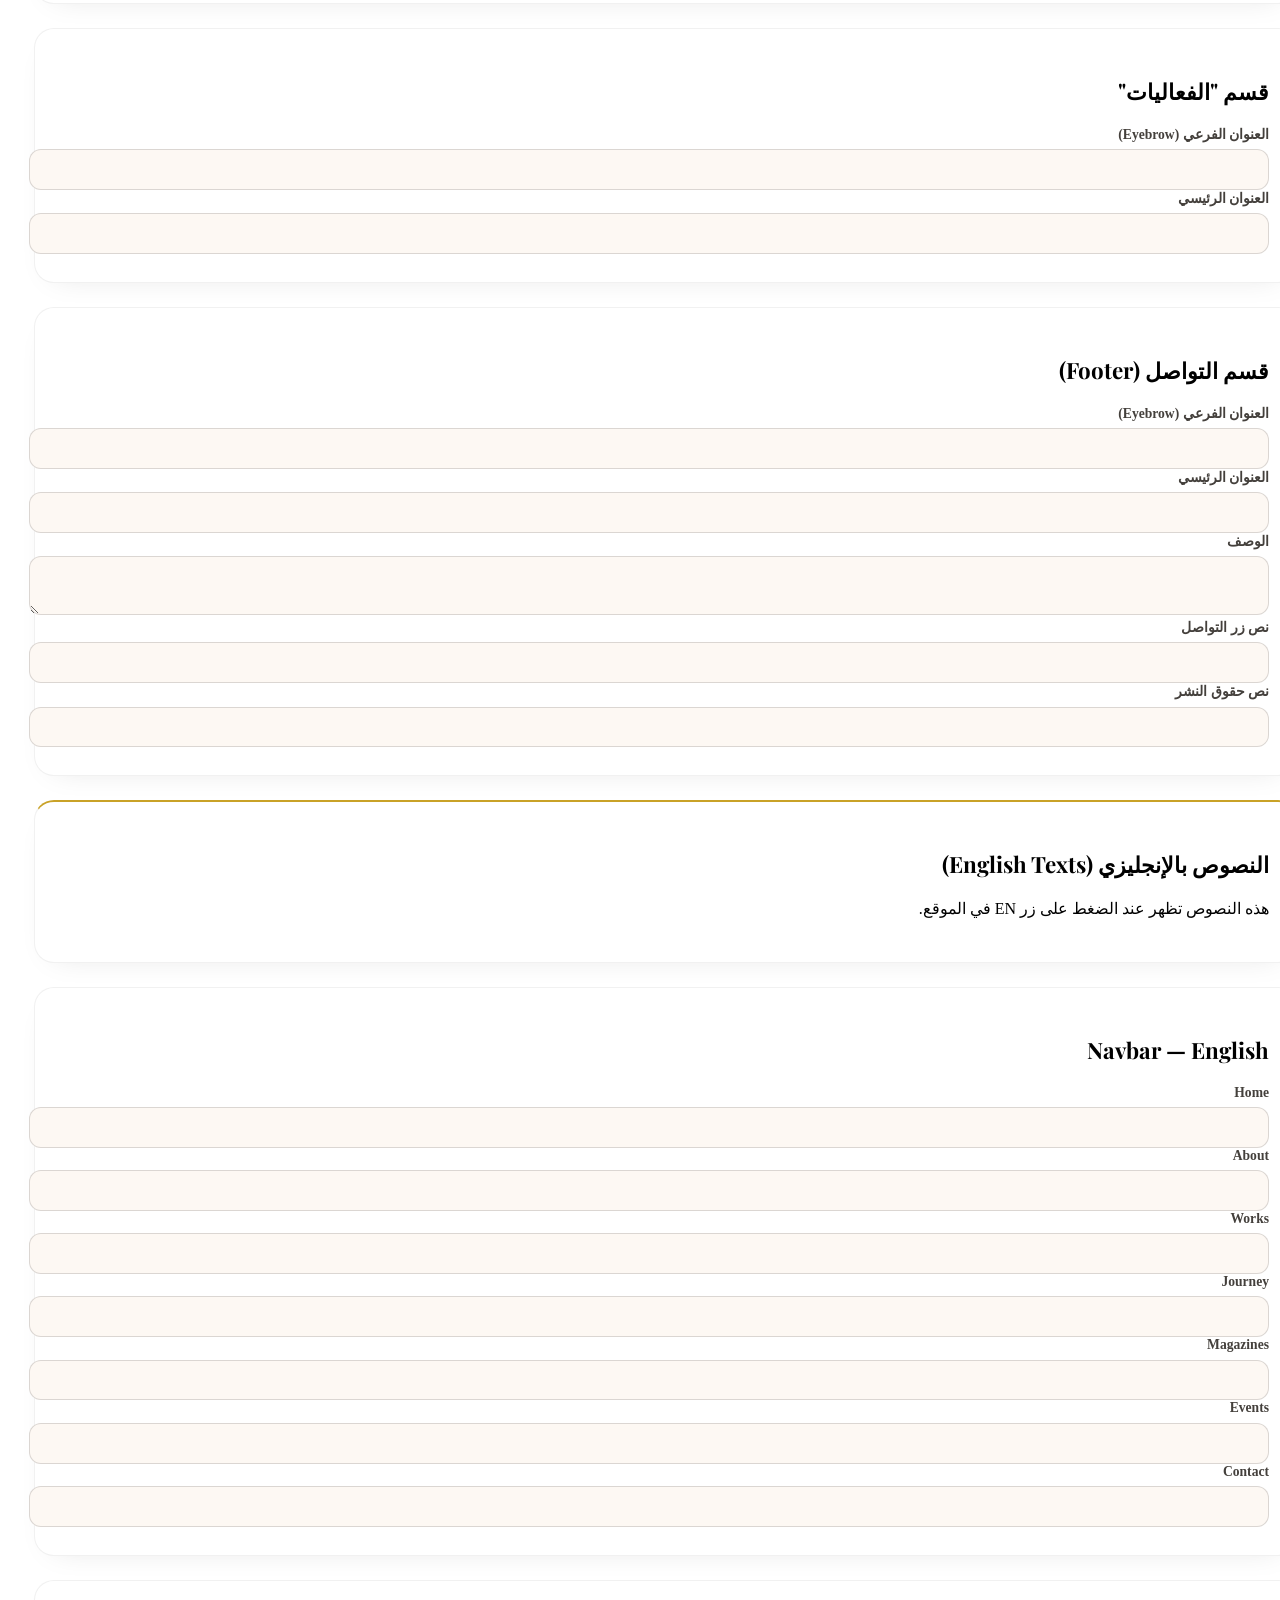
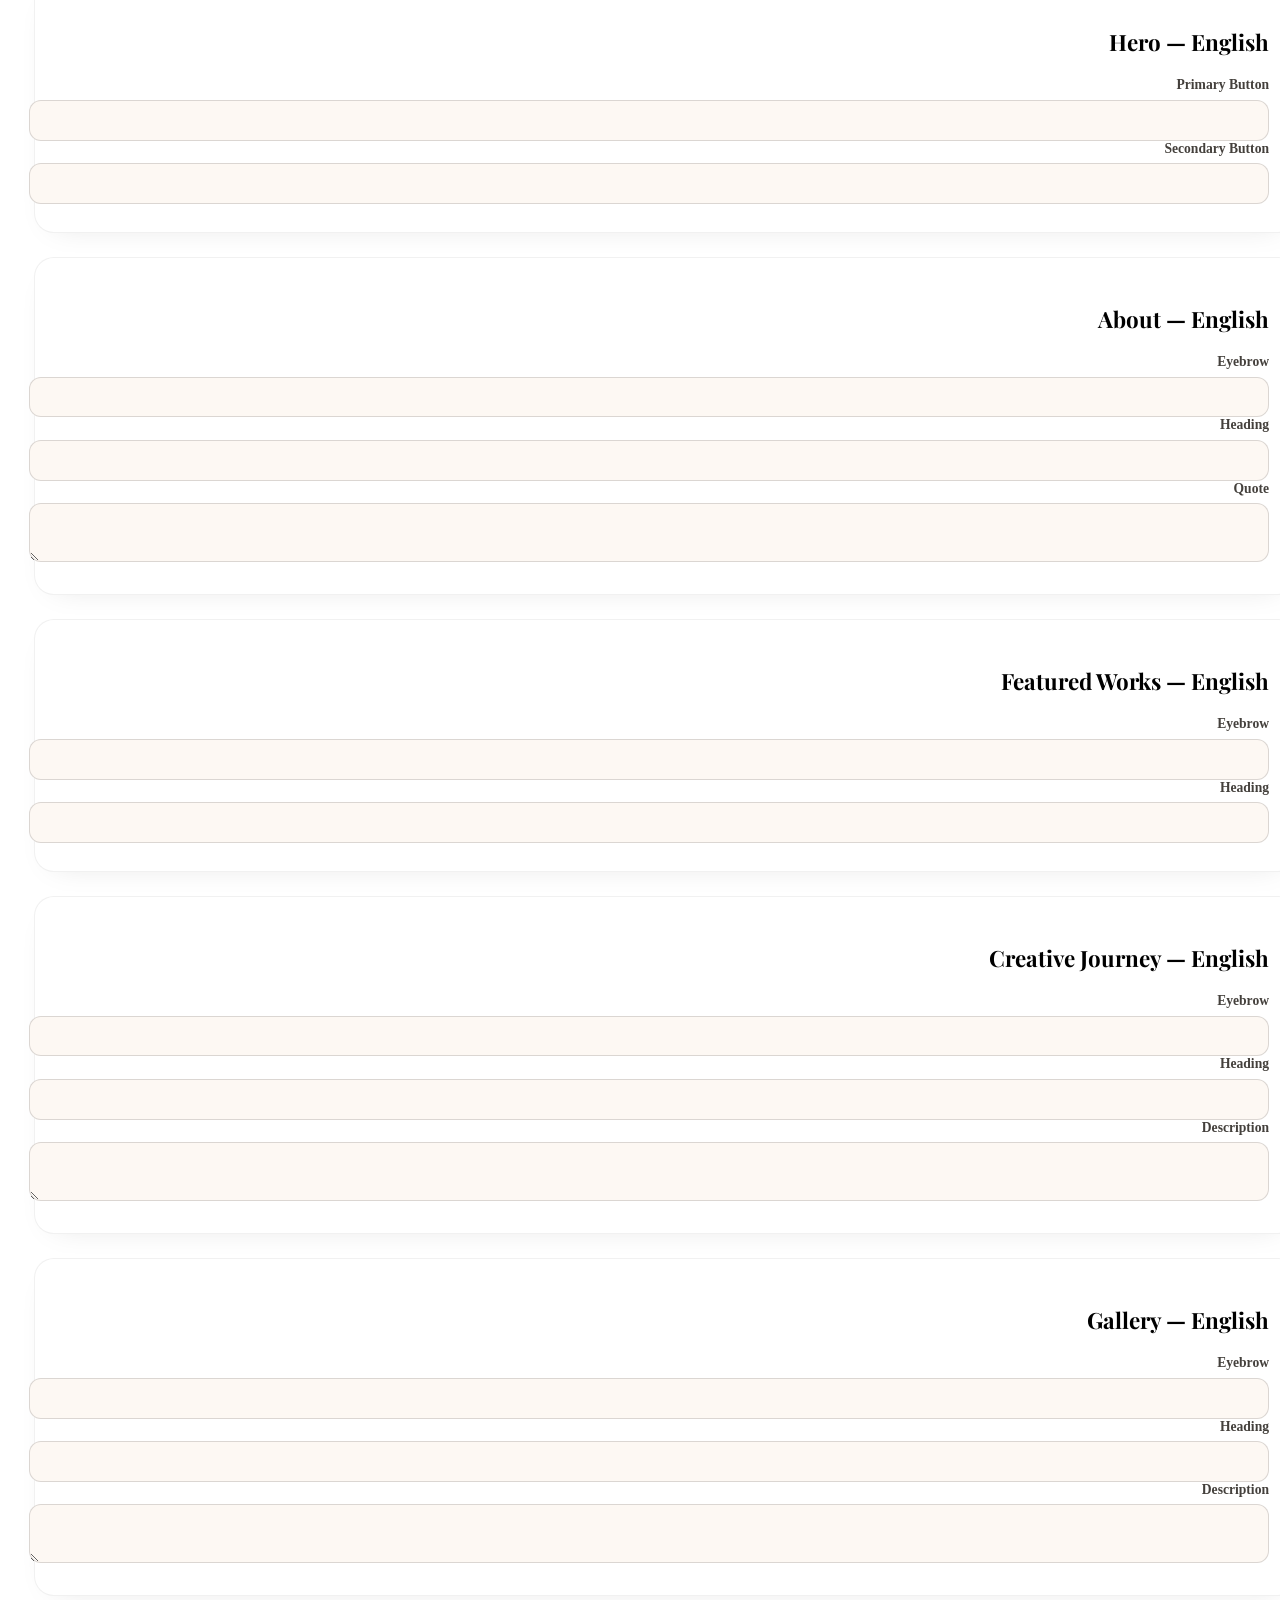
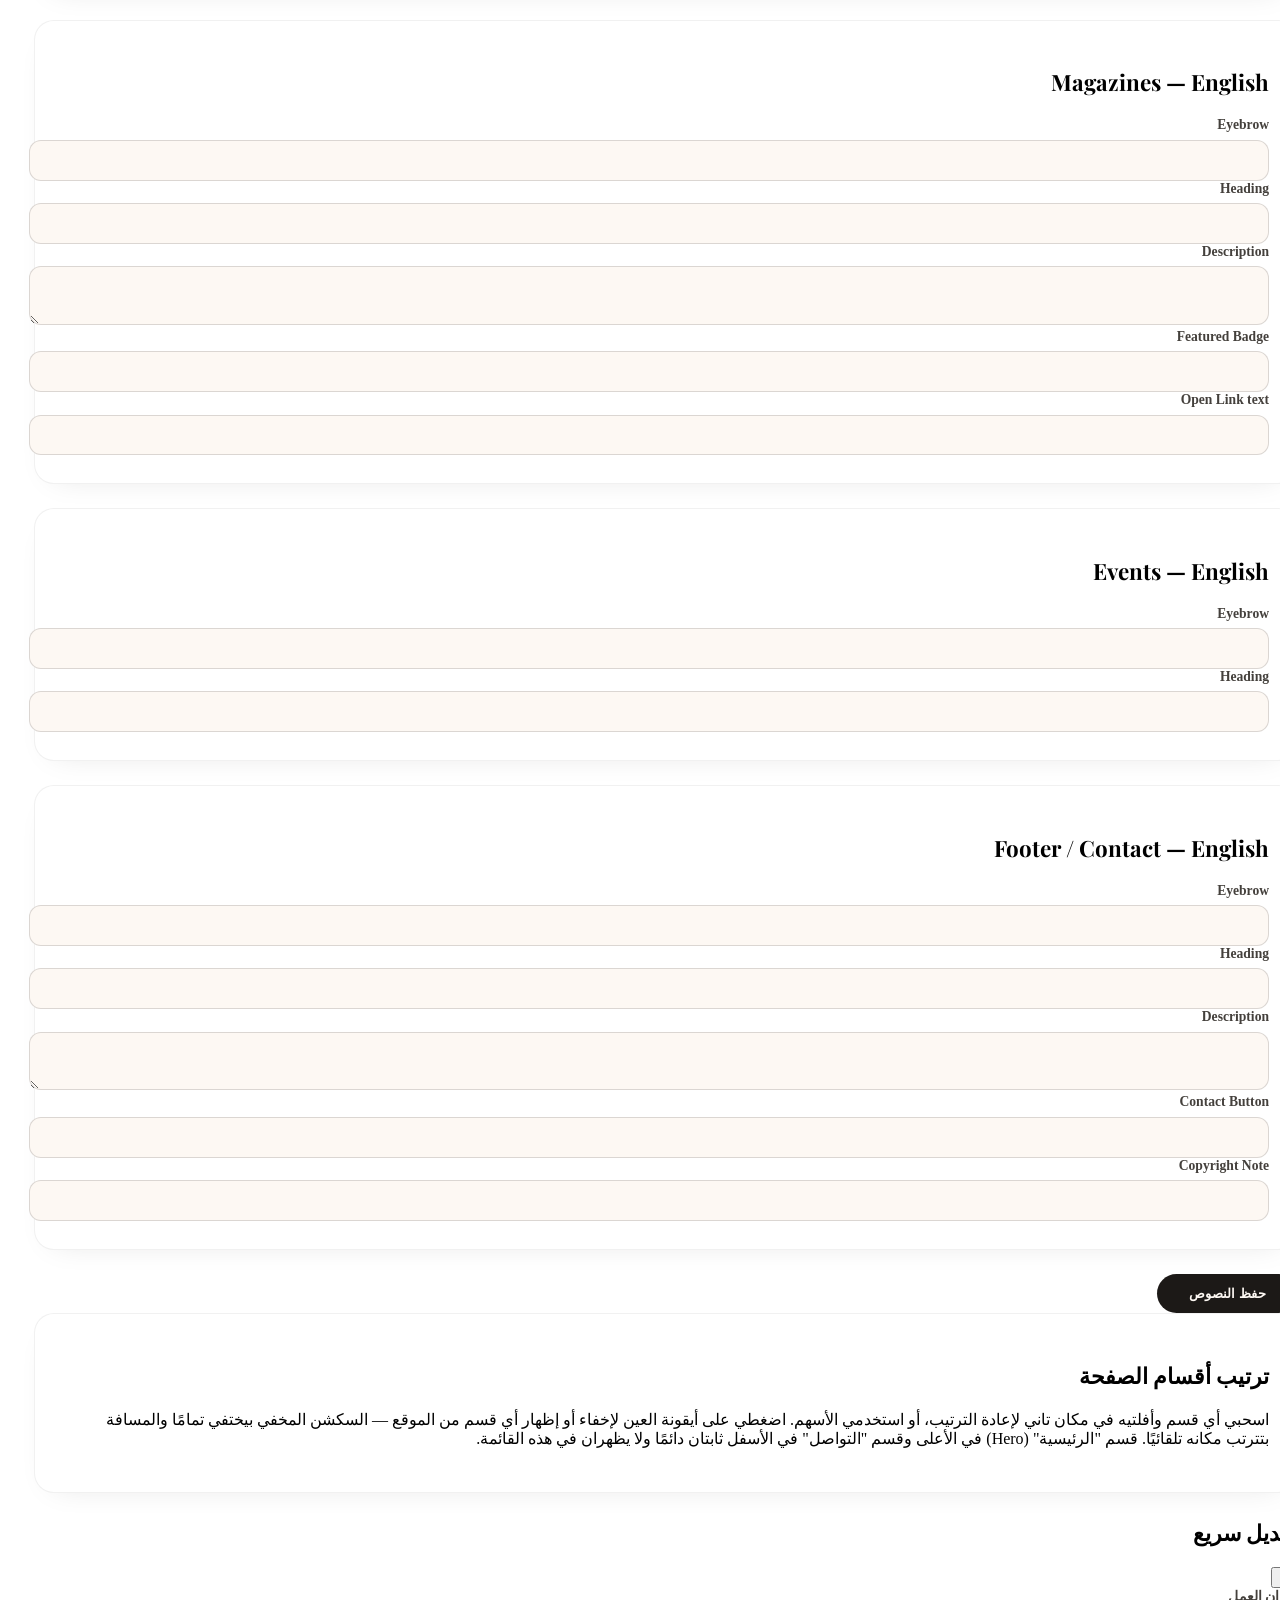
==== commit 1090572f: "add per-section show/hide toggle in admin; hide Process section on the live site" ====
--- a/admin.html
+++ b/admin.html
@@ -731,8 +731,9 @@
       <h2 class="card-title">ترتيب أقسام الصفحة</h2>
       <p class="text-sm text-ink2 mb-4">
         اسحبي أي قسم وأفلتيه في مكان تاني لإعادة الترتيب، أو استخدمي الأسهم.
-        قسم "الرئيسية" (Hero) في الأعلى وقسم "التواصل" في الأسفل ثابتان دائمًا
-        ولا يظهران في هذه القائمة.
+        اضغطي على أيقونة العين لإخفاء أو إظهار أي قسم من الموقع — السكشن المخفي
+        بيختفي تمامًا والمسافة بتترتب مكانه تلقائيًا. قسم "الرئيسية" (Hero) في
+        الأعلى وقسم "التواصل" في الأسفل ثابتان دائمًا ولا يظهران في هذه القائمة.
       </p>
       <div id="section-order-list" class="space-y-3"></div>
     </div>
--- a/css/admin.css
+++ b/css/admin.css
@@ -330,6 +330,18 @@
   border: 1px solid rgba(28,25,23,0.08);
   border-radius: 0.85rem;
   padding: 0.9rem 1.1rem;
+}
+.row-card.row-card-hidden {
+  opacity: 0.55;
+  background: rgba(28,25,23,0.03);
+}
+.section-hidden-badge {
+  font-size: 0.65rem;
+  letter-spacing: 0.05em;
+  padding: 0.15rem 0.55rem;
+  border-radius: 999px;
+  background: rgba(28,25,23,0.08);
+  color: #78716C;
 }
 
 /* drag-to-reorder (works list, section order list) */
